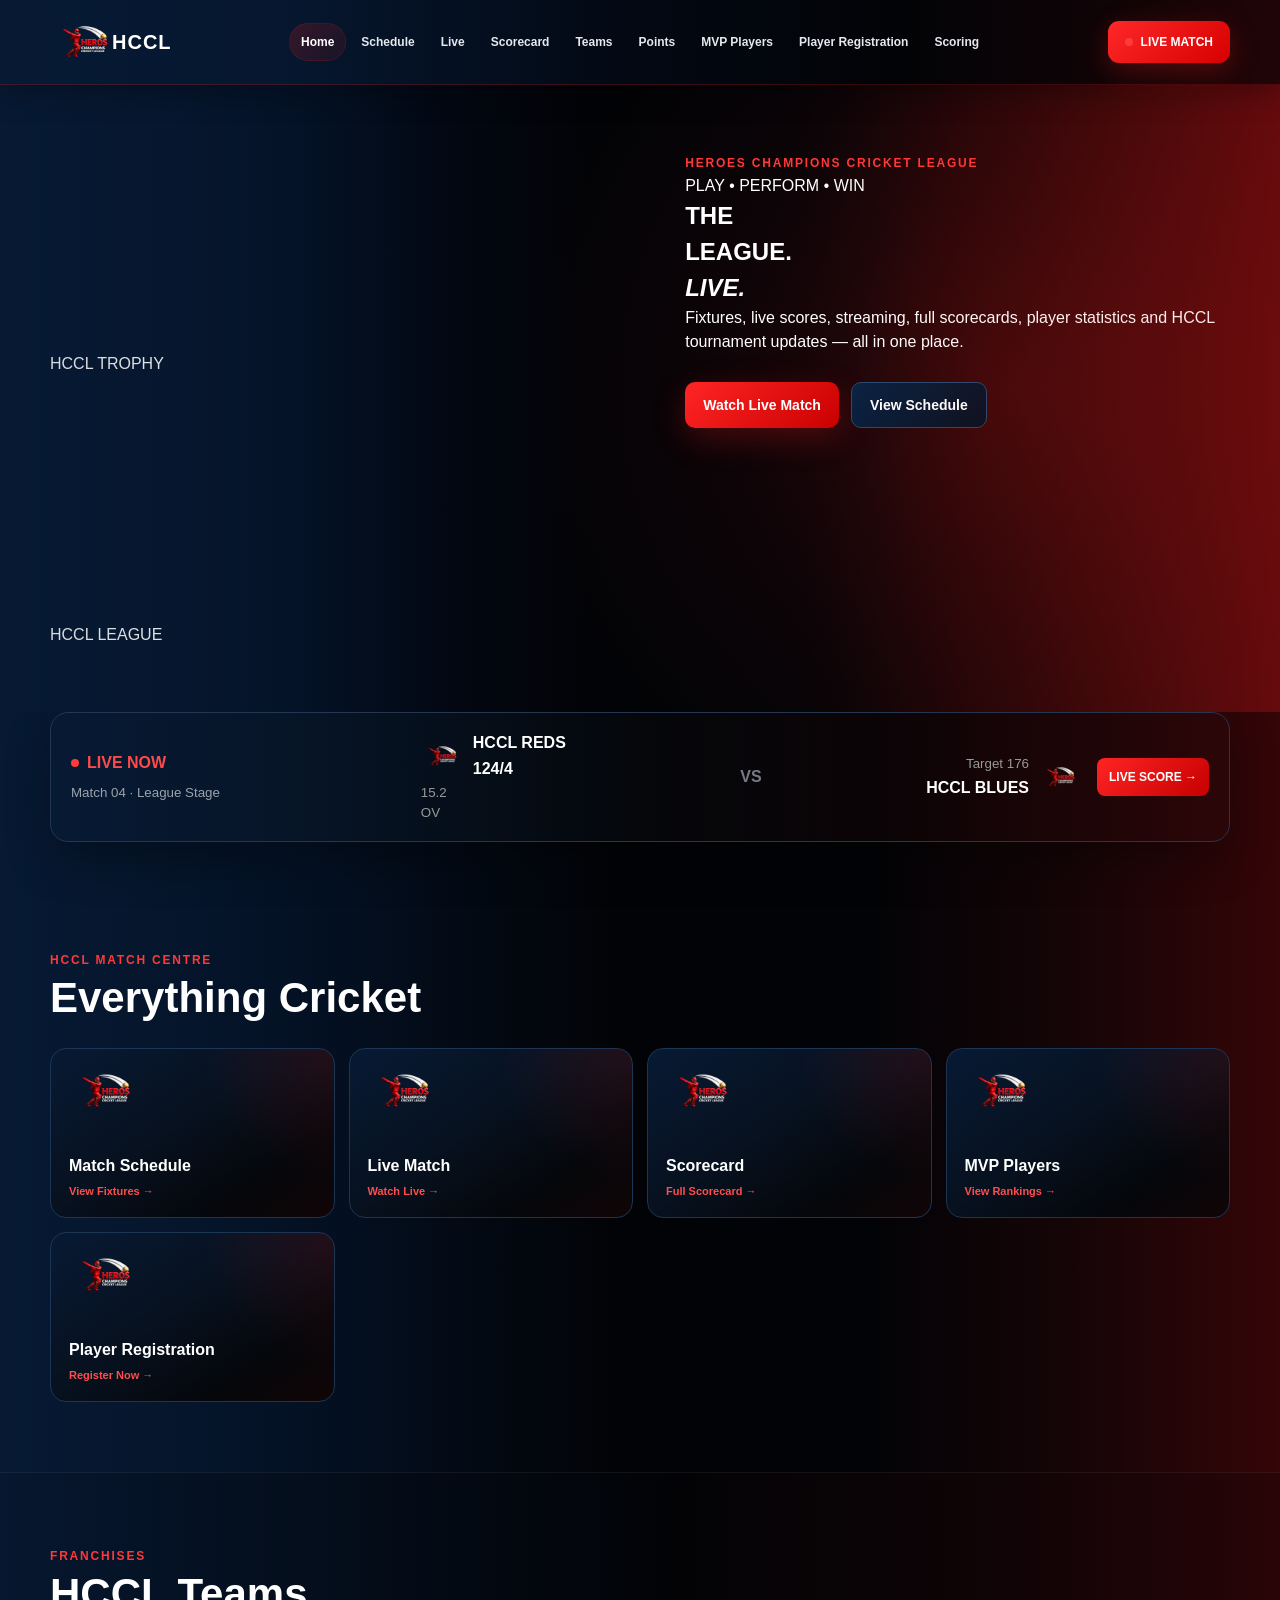
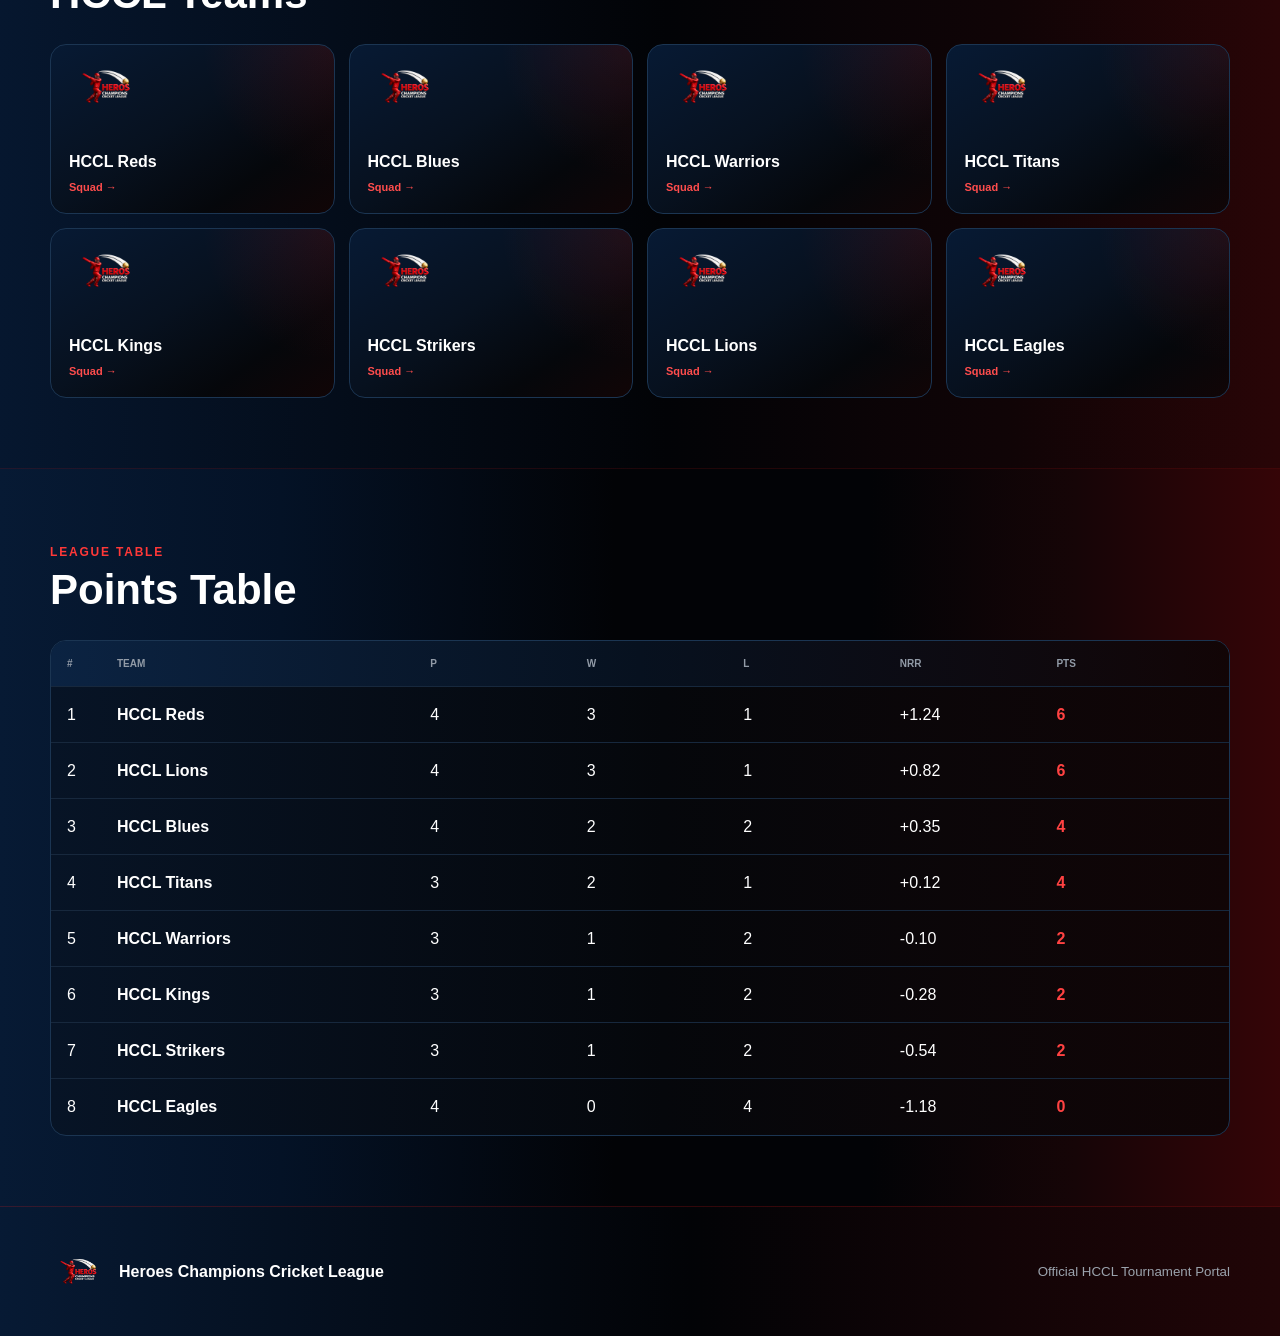
==== index.html @ 60180afe "Revise index.html layout and content Refactor HTML structure and update content for HCCL page." ====
<!doctype html>
<html lang="en">

<head>

<meta charset="utf-8">

<meta name="viewport" content="width=device-width,initial-scale=1">

<title>HCCL — Heroes Champions Cricket League</title>

<link rel="stylesheet" href="site.css">

</head>


<body>


<!-- =====================================================
     TOP NAVIGATION
===================================================== -->

<header class="nav">

  <a class="logo" href="index.html">

    <img src="hccl-logo.png" alt="HCCL Logo">

    <span>HCCL</span>

  </a>


  <nav>

    <a class="active" href="index.html">
      Home
    </a>

    <a href="schedule.html">
      Schedule
    </a>

    <a href="match.html">
      Live
    </a>

    <a href="match.html#scorecard">
      Scorecard
    </a>

    <a href="#teams">
      Teams
    </a>

    <a href="#table">
      Points
    </a>

    <a href="players.html">
      MVP Players
    </a>

    <a href="registration.html">
      Player Registration
    </a>

    <a href="scorer.html">
      Scoring
    </a>

  </nav>


  <a class="live-nav" href="match.html">

    <i></i>

    LIVE MATCH

  </a>

</header>



<main>


<!-- =====================================================
     MAIN HERO
===================================================== -->

<section class="hero hero-three-column">


  <!-- ===================================================
       LEFT SIDE - TROPHY VIDEO
  =================================================== -->

  <div class="hero-side trophy-side">


    <div class="hero-circle trophy-circle">

      <video
        src="TROPHY.mp4"
        autoplay
        muted
        loop
        playsinline
        preload="auto">
      </video>

    </div>


    <div class="circle-caption trophy-caption">

      HCCL TROPHY

    </div>


  </div>



  <!-- ===================================================
       CENTER CONTENT
  =================================================== -->

  <div class="hero-center">


    <span class="tag hero-main-tag">

      HEROES CHAMPIONS CRICKET LEAGUE

    </span>


    <div class="hero-tagline">

      PLAY

      <i>•</i>

      PERFORM

      <i>•</i>

      WIN

    </div>


    <h1>

      THE<br>

      LEAGUE.<br>

      <em>LIVE.</em>

    </h1>


    <p>

      Fixtures, live scores, streaming, full scorecards,
      player statistics and HCCL tournament updates —
      all in one place.

    </p>


    <div class="hero-actions">


      <a class="primary" href="match.html">

        Watch Live Match

      </a>


      <a class="secondary" href="schedule.html">

        View Schedule

      </a>


    </div>


  </div>



  <!-- ===================================================
       RIGHT SIDE - HCCL ANIMATED LOGO
  =================================================== -->

  <div class="hero-side league-side">


    <div class="hero-circle league-circle">

      <video
        src="hccl-logo-animated.mp4"
        autoplay
        muted
        loop
        playsinline
        preload="auto">
      </video>

    </div>


    <div class="circle-caption league-caption">

      HCCL LEAGUE

    </div>


  </div>


</section>



<!-- =====================================================
     LIVE MATCH STRIP
===================================================== -->

<section class="live-strip">


  <div class="live-title">

    <span class="dot"></span>

    <b>LIVE NOW</b>

    <small>
      Match 04 · League Stage
    </small>

  </div>



  <div class="live-team">

    <img
      src="hccl-logo.png"
      alt="HCCL Reds">

    <span>
      HCCL REDS
    </span>

    <strong>
      124/4
    </strong>

    <small>
      15.2 OV
    </small>

  </div>



  <div class="vs">

    VS

  </div>



  <div class="live-team right">

    <small>
      Target 176
    </small>

    <strong>
      HCCL BLUES
    </strong>

    <img
      src="hccl-logo.png"
      alt="HCCL Blues">

  </div>



  <a href="match.html">

    LIVE SCORE →

  </a>


</section>



<!-- =====================================================
     MATCH CENTRE
===================================================== -->

<section class="section quick-section">


  <div class="section-head">

    <div>

      <span class="tag">

        HCCL MATCH CENTRE

      </span>

      <h2>

        Everything Cricket

      </h2>

    </div>

  </div>



  <div class="teams quick-grid">


    <a
      class="team-card quick-card"
      href="schedule.html">

      <img src="hccl-logo.png" alt="Schedule">

      <b>
        Match Schedule
      </b>

      <span>
        View Fixtures →
      </span>

    </a>



    <a
      class="team-card quick-card"
      href="match.html">

      <img src="hccl-logo.png" alt="Live Match">

      <b>
        Live Match
      </b>

      <span>
        Watch Live →
      </span>

    </a>



    <a
      class="team-card quick-card"
      href="match.html#scorecard">

      <img src="hccl-logo.png" alt="Scorecard">

      <b>
        Scorecard
      </b>

      <span>
        Full Scorecard →
      </span>

    </a>



    <a
      class="team-card quick-card"
      href="players.html">

      <img src="hccl-logo.png" alt="MVP Players">

      <b>
        MVP Players
      </b>

      <span>
        View Rankings →
      </span>

    </a>



    <a
      class="team-card quick-card"
      href="registration.html">

      <img src="hccl-logo.png" alt="Player Registration">

      <b>
        Player Registration
      </b>

      <span>
        Register Now →
      </span>

    </a>


  </div>


</section>



<!-- =====================================================
     HCCL TEAMS
===================================================== -->

<section
  id="teams"
  class="section dark">


  <div class="section-head">

    <div>

      <span class="tag">

        FRANCHISES

      </span>

      <h2>

        HCCL Teams

      </h2>

    </div>

  </div>



  <div class="teams">


    <div class="team-card">

      <img src="hccl-logo.png" alt="HCCL Reds">

      <b>
        HCCL Reds
      </b>

      <span>
        Squad →
      </span>

    </div>



    <div class="team-card">

      <img src="hccl-logo.png" alt="HCCL Blues">

      <b>
        HCCL Blues
      </b>

      <span>
        Squad →
      </span>

    </div>



    <div class="team-card">

      <img src="hccl-logo.png" alt="HCCL Warriors">

      <b>
        HCCL Warriors
      </b>

      <span>
        Squad →
      </span>

    </div>



    <div class="team-card">

      <img src="hccl-logo.png" alt="HCCL Titans">

      <b>
        HCCL Titans
      </b>

      <span>
        Squad →
      </span>

    </div>



    <div class="team-card">

      <img src="hccl-logo.png" alt="HCCL Kings">

      <b>
        HCCL Kings
      </b>

      <span>
        Squad →
      </span>

    </div>



    <div class="team-card">

      <img src="hccl-logo.png" alt="HCCL Strikers">

      <b>
        HCCL Strikers
      </b>

      <span>
        Squad →
      </span>

    </div>



    <div class="team-card">

      <img src="hccl-logo.png" alt="HCCL Lions">

      <b>
        HCCL Lions
      </b>

      <span>
        Squad →
      </span>

    </div>



    <div class="team-card">

      <img src="hccl-logo.png" alt="HCCL Eagles">

      <b>
        HCCL Eagles
      </b>

      <span>
        Squad →
      </span>

    </div>


  </div>


</section>



<!-- =====================================================
     POINTS TABLE
===================================================== -->

<section
  id="table"
  class="section">


  <div class="section-head">

    <div>

      <span class="tag">

        LEAGUE TABLE

      </span>

      <h2>

        Points Table

      </h2>

    </div>

  </div>



  <div class="points">


    <div class="pt-head">

      <span>#</span>

      <span>TEAM</span>

      <span>P</span>

      <span>W</span>

      <span>L</span>

      <span>NRR</span>

      <span>PTS</span>

    </div>



    <div>

      <span>1</span>

      <span>
        <b>HCCL Reds</b>
      </span>

      <span>4</span>

      <span>3</span>

      <span>1</span>

      <span>+1.24</span>

      <strong>6</strong>

    </div>



    <div>

      <span>2</span>

      <span>
        <b>HCCL Lions</b>
      </span>

      <span>4</span>

      <span>3</span>

      <span>1</span>

      <span>+0.82</span>

      <strong>6</strong>

    </div>



    <div>

      <span>3</span>

      <span>
        <b>HCCL Blues</b>
      </span>

      <span>4</span>

      <span>2</span>

      <span>2</span>

      <span>+0.35</span>

      <strong>4</strong>

    </div>



    <div>

      <span>4</span>

      <span>
        <b>HCCL Titans</b>
      </span>

      <span>3</span>

      <span>2</span>

      <span>1</span>

      <span>+0.12</span>

      <strong>4</strong>

    </div>



    <div>

      <span>5</span>

      <span>
        <b>HCCL Warriors</b>
      </span>

      <span>3</span>

      <span>1</span>

      <span>2</span>

      <span>-0.10</span>

      <strong>2</strong>

    </div>



    <div>

      <span>6</span>

      <span>
        <b>HCCL Kings</b>
      </span>

      <span>3</span>

      <span>1</span>

      <span>2</span>

      <span>-0.28</span>

      <strong>2</strong>

    </div>



    <div>

      <span>7</span>

      <span>
        <b>HCCL Strikers</b>
      </span>

      <span>3</span>

      <span>1</span>

      <span>2</span>

      <span>-0.54</span>

      <strong>2</strong>

    </div>



    <div>

      <span>8</span>

      <span>
        <b>HCCL Eagles</b>
      </span>

      <span>4</span>

      <span>0</span>

      <span>4</span>

      <span>-1.18</span>

      <strong>0</strong>

    </div>


  </div>


</section>


</main>



<!-- =====================================================
     FOOTER
===================================================== -->

<footer>


  <img
    src="hccl-logo.png"
    alt="HCCL">


  <span>

    Heroes Champions Cricket League

  </span>


  <small>

    Official HCCL Tournament Portal

  </small>


</footer>



<script src="site.js"></script>


</body>

</html>
---- site.css ----
/* =========================================================
   HCCL COMPLETE WEBSITE CSS
   NAVY BLUE → BLACK → RED PREMIUM BROADCAST THEME
========================================================= */

:root{
  --navy:#071a34;
  --navy2:#041226;
  --navy3:#0a2344;

  --black:#020306;
  --black2:#05070b;
  --black3:#090d14;

  --red:#ef1b1b;
  --red2:#b60000;
  --red3:#ff2727;

  --gold:#d7a52e;

  --white:#ffffff;
  --text:#ffffff;
  --muted:#a7afbb;

  --line:#18304d;
  --card:#08111e;

  --max:1180px;
}


/* =========================================================
   RESET
========================================================= */

*{
  box-sizing:border-box;
  margin:0;
  padding:0;
}

html{
  scroll-behavior:smooth;
}

body{
  min-height:100vh;
  font-family:Arial,Helvetica,sans-serif;
  color:var(--white);

  background:
  linear-gradient(
    90deg,
    #071a34 0%,
    #041226 22%,
    #020306 48%,
    #020306 68%,
    #160507 84%,
    #350507 100%
  );

  line-height:1.5;
}

a{
  color:inherit;
  text-decoration:none;
}

img,
video{
  display:block;
  max-width:100%;
}

button{
  font:inherit;
}


/* =========================================================
   HEADER / NAVIGATION
========================================================= */

.nav{
  position:sticky;
  top:0;
  z-index:1000;

  width:100%;
  min-height:82px;

  display:flex;
  align-items:center;
  justify-content:space-between;

  gap:18px;

  padding:
  8px
  max(24px,calc((100% - var(--max))/2));

  background:
  linear-gradient(
    90deg,
    #071a34 0%,
    #06172f 22%,
    #030914 48%,
    #020306 70%,
    #100406 87%,
    #210507 100%
  );

  border-bottom:1px solid rgba(239,27,27,.22);

  box-shadow:
  0 8px 30px rgba(0,0,0,.30);

  backdrop-filter:blur(16px);
}


/* HEADER LOGO */

.logo{
  display:flex;
  align-items:center;
  gap:0;
  white-space:nowrap;
  font-weight:900;
  letter-spacing:1px;
}

.logo img{
  width:68px !important;
  height:68px !important;
  object-fit:contain;
  margin-right:-6px;
  position:relative;
  z-index:2;
}

.logo span{
  position:relative;
  z-index:1;
  font-size:20px;
  line-height:1;
  color:white;
}


/* NAV LINKS */

.nav nav{
  display:flex;
  align-items:center;
  justify-content:center;
  gap:4px;
  flex:1;
}

.nav nav a{
  display:inline-flex;
  align-items:center;
  justify-content:center;

  padding:9px 11px;

  border-radius:999px;

  color:#e5e8ee;

  font-size:12px;
  font-weight:800;

  white-space:nowrap;

  transition:.25s ease;
}

.nav nav a:hover{
  color:#fff;
  background:rgba(239,27,27,.12);
  transform:translateY(-1px);
}

.nav nav a.active{
  color:white;

  background:
  linear-gradient(
    135deg,
    rgba(239,27,27,.20),
    rgba(239,27,27,.08)
  );

  border:1px solid rgba(239,27,27,.15);
}


/* LIVE BUTTON */

.live-nav{
  display:inline-flex;
  align-items:center;
  justify-content:center;
  gap:8px;

  min-height:42px;
  padding:0 17px;

  border-radius:11px;

  background:
  linear-gradient(
    135deg,
    #ff2828,
    #d60000
  );

  color:#fff;

  font-size:12px;
  font-weight:900;

  white-space:nowrap;

  box-shadow:
  0 8px 28px rgba(239,27,27,.28);
}

.live-nav i,
.dot,
.red-dot{
  width:8px;
  height:8px;

  display:inline-block;

  border-radius:50%;

  background:#ff3b3b;

  animation:pulse 1.4s infinite;
}

@keyframes pulse{
  0%{
    box-shadow:0 0 0 0 rgba(255,50,50,.75);
  }

  70%{
    box-shadow:0 0 0 9px rgba(255,50,50,0);
  }

  100%{
    box-shadow:0 0 0 0 rgba(255,50,50,0);
  }
}


/* =========================================================
   HERO
========================================================= */

.hero{
  position:relative;

  width:100%;
  min-height:620px;

  display:grid;

  grid-template-columns:
  minmax(0,1.04fr)
  minmax(430px,.96fr);

  align-items:center;

  gap:45px;

  padding:
  65px
  max(24px,calc((100% - var(--max))/2));

  overflow:hidden;

  /*
     EXACT COLOR FLOW:

     LEFT EDGE       = NAVY
     LEFT-CENTER     = DARK NAVY
     CENTER          = BLACK
     ROUND START     = BLACK
     ROUND END       = DARK RED
     RIGHT EDGE      = RED
  */

  background:

  radial-gradient(
    circle at 79% 48%,
    rgba(239,27,27,.18) 0%,
    rgba(239,27,27,.09) 18%,
    rgba(239,27,27,.03) 32%,
    transparent 47%
  ),

  linear-gradient(
    90deg,

    #071a34 0%,
    #06172f 11%,
    #041226 23%,

    #020813 34%,
    #020306 46%,

    #020306 58%,
    #030306 63%,

    #090407 68%,
    #120406 73%,
    #1c0507 79%,
    #290607 85%,
    #3a0709 92%,
    #50080a 100%
  );
}


/* EXTRA SMOOTH COLOR BLENDING */

.hero::before{
  content:"";

  position:absolute;
  inset:0;

  pointer-events:none;

  background:

  linear-gradient(
    90deg,

    rgba(7,26,52,.18) 0%,

    rgba(7,26,52,.08) 25%,

    transparent 42%,

    transparent 65%,

    rgba(239,27,27,.025) 72%,

    rgba(239,27,27,.07) 84%,

    rgba(239,27,27,.12) 100%
  );
}


.hero-copy{
  position:relative;
  z-index:3;
}


/* HERO TAG */

.tag{
  display:inline-block;

  color:#ff3838;

  font-size:12px;
  font-weight:900;

  letter-spacing:1.8px;

  text-transform:uppercase;
}


/* HERO TITLE */

.hero-copy h1{
  margin:14px 0 18px;

  font-size:clamp(46px,6vw,82px) !important;

  line-height:.92 !important;

  letter-spacing:-2px !important;

  font-weight:1000;

  color:white;
}

.hero-copy h1 em{
  font-style:normal;

  color:#ef1b1b;

  text-shadow:
  0 0 30px rgba(239,27,27,.25);
}

.hero-copy p{
  max-width:610px;

  color:#d2d6dd;

  font-size:16px;
}


/* HERO BUTTONS */

.hero-actions{
  display:flex;
  flex-wrap:wrap;
  gap:12px;
  margin-top:28px;
}

.primary,
.secondary{
  min-height:46px;

  display:inline-flex;
  align-items:center;
  justify-content:center;

  padding:0 18px;

  border-radius:10px;

  font-size:14px;
  font-weight:900;

  transition:.25s ease;
}

.primary{
  color:white;

  background:
  linear-gradient(
    135deg,
    #ff2525,
    #c90000
  );

  box-shadow:
  0 10px 32px rgba(239,27,27,.25);
}

.primary:hover{
  transform:translateY(-2px);

  box-shadow:
  0 12px 35px rgba(239,27,27,.35);
}

.secondary{
  color:white;

  background:
  linear-gradient(
    135deg,
    #0a2344,
    #07111f
  );

  border:1px solid #294a70;
}

.secondary:hover{
  transform:translateY(-2px);
}

.primary.small{
  min-height:38px;
  padding:0 14px;
  font-size:12px;
}


/* =========================================================
   ROUND HCCL VIDEO
========================================================= */

.hero-art{
  position:relative;
  z-index:3;

  min-height:490px;

  display:flex;
  align-items:center;
  justify-content:center;
}

.hero-art video{
  position:relative;
  z-index:4;

  width:430px !important;
  height:430px !important;

  aspect-ratio:1/1;

  border-radius:50% !important;

  object-fit:cover !important;

  border:
  3px solid rgba(239,27,27,.70);

  background:#080808;

  box-shadow:
  0 0 0 1px rgba(255,255,255,.05),
  0 0 22px rgba(239,27,27,.35),
  0 0 65px rgba(239,27,27,.22),
  38px 0 75px rgba(239,27,27,.17),
  -30px 0 70px rgba(0,0,0,.55);
}


/* ORBITS */

.orbit{
  position:absolute;
  border-radius:50%;
  pointer-events:none;
}

.orbit.one{
  width:475px;
  height:475px;

  border:
  1px solid rgba(239,27,27,.24);

  box-shadow:
  0 0 50px rgba(239,27,27,.06);

  animation:
  spin 20s linear infinite;
}

.orbit.two{
  width:555px;
  height:555px;

  border:
  1px solid rgba(239,27,27,.12);

  animation:
  spin 30s linear infinite reverse;
}

@keyframes spin{
  to{
    transform:rotate(360deg);
  }
}


/* FLOAT LABELS */

.float-label{
  position:absolute;
  z-index:8;

  padding:8px 13px;

  border-radius:999px;

  color:white;

  background:
  rgba(8,9,12,.88);

  border:
  1px solid rgba(255,255,255,.18);

  backdrop-filter:blur(10px);

  font-size:11px;
  font-weight:900;

  letter-spacing:.8px;

  box-shadow:
  0 8px 25px rgba(0,0,0,.35);
}

.l1{
  left:-1%;
  top:29%;
}

.l2{
  right:0;
  top:20%;
}

.l3{
  right:0;
  bottom:20%;
}


/* =========================================================
   COMMON SECTIONS
========================================================= */

main{
  width:100%;
}

.section{
  width:min(
    var(--max),
    calc(100% - 32px)
  );

  margin:0 auto;

  padding:70px 0;

  background:transparent;
}

.section.dark{
  width:100%;
  max-width:none;

  padding-left:
  max(16px,calc((100% - var(--max))/2));

  padding-right:
  max(16px,calc((100% - var(--max))/2));

  background:
  linear-gradient(
    90deg,
    #06172f 0%,
    #020306 52%,
    #100406 79%,
    #290507 100%
  );

  border-top:
  1px solid rgba(255,255,255,.06);

  border-bottom:
  1px solid rgba(239,27,27,.12);
}

.section-head{
  display:flex;
  align-items:flex-end;
  justify-content:space-between;
  gap:24px;
  margin-bottom:28px;
}

.section-head h2{
  margin-top:5px;

  font-size:
  clamp(28px,4vw,42px);

  line-height:1.05;
}


/* =========================================================
   LIVE SCORE STRIP
========================================================= */

.live-strip{
  width:min(
    var(--max),
    calc(100% - 32px)
  );

  margin:0 auto 35px;

  display:grid;

  grid-template-columns:
  1.1fr
  1fr
  auto
  1fr
  auto;

  align-items:center;

  gap:16px;

  padding:18px 20px;

  border-radius:18px;

  background:
  linear-gradient(
    90deg,
    #071a34 0%,
    #061426 22%,
    #05070b 50%,
    #0c0406 72%,
    #2c0608 100%
  );

  border:
  1px solid #243650;

  box-shadow:
  0 18px 45px rgba(0,0,0,.30);
}

.live-title{
  display:flex;
  align-items:center;
  gap:8px;
  flex-wrap:wrap;
}

.live-title b{
  color:#ff4a4a;
}

.live-title small{
  width:100%;
  color:#9ba3ad;
}

.live-team{
  display:grid;

  grid-template-columns:
  42px 1fr;

  align-items:center;

  gap:2px 10px;
}

.live-team img{
  width:42px;
  grid-row:1/3;
}

.live-team span,
.live-team strong{
  font-weight:900;
}

.live-team small{
  color:#999;
}

.live-team.right{
  text-align:right;

  grid-template-columns:
  1fr 42px;
}

.live-team.right img{
  grid-column:2;
  grid-row:1/3;
}

.vs{
  color:#747b86;
  font-weight:900;
}

.live-strip>a{
  padding:10px 12px;

  border-radius:8px;

  background:
  linear-gradient(
    135deg,
    #ff2424,
    #c60000
  );

  color:white;

  font-size:12px;
  font-weight:900;
}


/* =========================================================
   FILTER
========================================================= */

.filter{
  display:flex;
  gap:8px;
  flex-wrap:wrap;
}

.filter button{
  padding:8px 12px;

  border-radius:999px;

  border:
  1px solid #27394f;

  background:#08111e;

  color:#aaa;

  cursor:pointer;

  font-size:12px;
  font-weight:800;
}

.filter button.on,
.filter button:hover{
  background:#ef1b1b;
  border-color:#ef1b1b;
  color:white;
}


/* =========================================================
   MATCH CARDS
========================================================= */

.matches{
  display:grid;

  grid-template-columns:
  repeat(2,minmax(0,1fr));

  gap:18px;
}

.match-card{
  padding:20px;

  border-radius:18px;

  background:
  linear-gradient(
    145deg,
    #071a34 0%,
    #06111f 30%,
    #05070b 62%,
    #130506 100%
  );

  border:
  1px solid #1c3552;

  box-shadow:
  0 15px 35px rgba(0,0,0,.20);

  transition:.25s ease;
}

.match-card:hover{
  transform:
  translateY(-3px);

  border-color:
  rgba(239,27,27,.55);

  box-shadow:
  0 16px 38px rgba(239,27,27,.08);
}

.match-card.live{
  border-color:
  rgba(239,27,27,.60);
}

.status{
  display:inline-flex;

  align-items:center;

  gap:7px;

  padding:6px 9px;

  border-radius:999px;

  font-size:10px;
  font-weight:900;
}

.live-status{
  color:#ff6565;
  background:rgba(239,27,27,.14);
}

.upcoming{
  color:#f2c45d;
  background:rgba(215,165,46,.10);
}

.completed{
  color:#aaa;
  background:#14171c;
}

.status i{
  width:7px;
  height:7px;

  border-radius:50%;

  background:#ff3333;
}

.meta{
  margin-top:10px;
  color:#8b939d;
  font-size:11px;
  font-weight:800;
}

.matchup{
  display:grid;

  grid-template-columns:
  1fr auto 1fr;

  align-items:center;

  gap:14px;

  margin-top:25px;
}

.matchup>div:last-child{
  text-align:right;
}

.matchup img{
  width:48px;
  height:48px;

  object-fit:contain;

  margin-bottom:6px;
}

.matchup>div:last-child img{
  margin-left:auto;
}

.matchup b,
.matchup strong,
.matchup small{
  display:block;
}

.matchup b{
  font-size:15px;
}

.matchup strong{
  margin-top:4px;
  font-size:24px;
}

.matchup small{
  color:#939aa3;
}

.matchup>span{
  color:#747b85;

  font-size:11px;
  font-weight:900;
}

.card-actions{
  display:flex;
  gap:10px;
  margin-top:20px;
}

.card-actions a{
  flex:1;

  padding:10px;

  text-align:center;

  border-radius:8px;

  background:#0a1728;

  border:
  1px solid #203a59;

  font-size:12px;
  font-weight:900;
}

.card-actions a:first-child{
  background:#ef1b1b;
  border-color:#ef1b1b;
}

.countdown,
.result{
  margin-top:20px;
  padding-top:14px;

  border-top:
  1px solid #1b2b40;

  color:#b9c0c8;

  font-size:13px;
  font-weight:700;
}


/* =========================================================
   TEAM CARDS
========================================================= */

.teams{
  display:grid;

  grid-template-columns:
  repeat(4,minmax(0,1fr));

  gap:14px;
}

.team-card{
  min-height:170px;

  display:flex;
  flex-direction:column;
  align-items:flex-start;
  justify-content:flex-end;

  padding:18px;

  border-radius:16px;

  background:

  radial-gradient(
    circle at top right,
    rgba(239,27,27,.12),
    transparent 40%
  ),

  linear-gradient(
    145deg,
    #071a34 0%,
    #07111f 45%,
    #05070b 75%,
    #110506 100%
  );

  border:
  1px solid #1b3552;

  transition:.25s ease;
}

.team-card:hover{
  transform:translateY(-4px);

  border-color:
  rgba(239,27,27,.55);

  box-shadow:
  0 12px 35px rgba(239,27,27,.08);
}

.team-card img{
  width:72px;
  margin-bottom:auto;
}

.team-card b{
  font-size:16px;
}

.team-card span{
  margin-top:5px;

  color:#ff4d4d;

  font-size:11px;
  font-weight:900;
}


/* =========================================================
   POINTS TABLE
========================================================= */

.points{
  overflow:hidden;

  border-radius:16px;

  background:
  linear-gradient(
    90deg,
    #071426 0%,
    #05070b 52%,
    #110506 100%
  );

  border:
  1px solid #1b3552;
}

.points>div{
  min-height:56px;

  display:grid;

  grid-template-columns:
  50px
  minmax(170px,2fr)
  repeat(5,minmax(60px,1fr));

  align-items:center;

  padding:0 16px;

  border-bottom:
  1px solid #17283d;
}

.points>div:last-child{
  border-bottom:none;
}

.points .pt-head{
  min-height:46px;

  color:#929ba7;

  background:
  linear-gradient(
    90deg,
    #0b2342,
    #07111f,
    #120506
  );

  font-size:10px;
  font-weight:900;
}

.points strong{
  color:#ff4242;
}


/* =========================================================
   FOOTER
========================================================= */

footer{
  width:100%;

  min-height:130px;

  display:flex;

  align-items:center;

  gap:14px;

  padding:
  25px
  max(24px,calc((100% - var(--max))/2));

  background:
  linear-gradient(
    90deg,
    #071a34 0%,
    #020306 54%,
    #210507 100%
  );

  border-top:
  1px solid rgba(239,27,27,.20);

  color:#9ba3ad;
}

footer img{
  width:55px;
}

footer span{
  color:#fff;
  font-weight:800;
}

footer small{
  margin-left:auto;
}


/* =========================================================
   MATCH PAGE
========================================================= */

.match-hero{
  width:min(
    var(--max),
    calc(100% - 32px)
  );

  margin:0 auto;

  padding:70px 0 30px;
}

.match-hero h1{
  margin-top:12px;

  font-size:
  clamp(38px,6vw,72px);

  line-height:.95;
}

.match-hero h1 em{
  color:#737b87;
  font-style:normal;
  font-weight:400;
}

.match-hero p{
  margin-top:10px;
  color:#9aa2ad;
}

.big-score{
  width:min(
    var(--max),
    calc(100% - 32px)
  );

  margin:20px auto 10px;

  display:grid;

  grid-template-columns:
  1fr auto 1fr;

  align-items:center;

  gap:20px;

  padding:26px;

  border-radius:20px;

  background:
  linear-gradient(
    90deg,
    #071a34,
    #05070b,
    #210507
  );

  border:
  1px solid #203651;
}

.big-team{
  display:grid;

  grid-template-columns:
  70px 1fr;

  align-items:center;

  gap:0 16px;
}

.big-team:last-child{
  text-align:right;

  grid-template-columns:
  1fr 70px;
}

.big-team img{
  width:70px;
  grid-row:1/4;
}

.big-team:last-child img{
  grid-column:2;
}

.big-team b{
  color:#ddd;
  font-size:14px;
}

.big-team strong{
  font-size:48px;
  line-height:1;
}

.big-team span{
  color:#8e96a1;
}

.target-box{
  min-width:150px;

  padding:16px 20px;

  text-align:center;

  border-left:
  1px solid #203651;

  border-right:
  1px solid #203651;
}

.target-box small,
.target-box span{
  display:block;
  color:#8d949d;
}

.target-box strong{
  display:block;

  color:var(--gold);

  font-size:34px;
}


/* MATCH PANELS */

.live-layout{
  display:grid;

  grid-template-columns:
  1.15fr .85fr;

  gap:18px;
}

.live-panel{
  padding:20px;

  border-radius:16px;

  background:
  linear-gradient(
    145deg,
    #071a34,
    #05070b,
    #130506
  );

  border:
  1px solid #1d3551;
}

.batter{
  display:grid;

  grid-template-columns:
  40px 1fr auto;

  gap:12px;

  align-items:center;

  padding:14px 0;

  border-bottom:
  1px solid #1a2d44;
}

.batter span:first-child{
  font-size:22px;
}

.batter div b,
.batter div small{
  display:block;
}

.batter div small{
  color:#8d96a1;
}

.batter strong{
  color:#ff5050;
  font-size:12px;
}

.bowler-line{
  display:grid;

  grid-template-columns:
  auto 1fr auto;

  gap:14px;

  align-items:center;

  padding-top:14px;
}

.bowler-line span{
  color:#7c8490;
}

.stats-grid{
  display:grid;

  grid-template-columns:
  repeat(2,1fr);

  gap:12px;
}

.stats-grid>div{
  min-height:105px;

  display:flex;

  flex-direction:column;

  justify-content:center;

  padding:16px;

  border-radius:13px;

  background:
  linear-gradient(
    145deg,
    #0a2342,
    #070a10
  );

  border:
  1px solid #203a59;
}

.stats-grid small{
  color:#8a939e;
  font-weight:900;
}

.stats-grid b{
  margin-top:4px;
  font-size:27px;
}


/* =========================================================
   STREAM AREA
========================================================= */

.stream-placeholder{
  min-height:300px;

  display:grid;

  grid-template-columns:
  1fr 1fr;

  align-items:center;

  gap:25px;

  overflow:hidden;

  padding:30px;

  border-radius:18px;

  background:
  linear-gradient(
    100deg,
    #071a34,
    #05070b,
    #250507
  );

  border:
  1px solid #203651;
}

.stream-placeholder video{
  width:100%;

  max-height:260px;

  object-fit:contain;
}

.stream-placeholder div{
  display:flex;
  flex-direction:column;
}

.stream-placeholder b{
  font-size:24px;
}

.stream-placeholder span{
  margin-top:6px;
  color:#929ba6;
}


/* =========================================================
   SCORECARD
========================================================= */

.scorecard-demo{
  overflow:hidden;

  border-radius:14px;

  background:#05070b;

  border:
  1px solid #203651;
}

.scorecard-demo>div{
  display:grid;

  grid-template-columns:
  1fr 90px 180px;

  gap:14px;

  align-items:center;

  padding:14px 16px;

  border-bottom:
  1px solid #182b42;
}

.scorecard-demo>div:last-child{
  border-bottom:none;
}

.scorecard-demo span{
  color:#ff4b4b;
  font-size:22px;
  font-weight:900;
}

.scorecard-demo small{
  color:#8b949f;
  text-align:right;
}


/* =========================================================
   SCHEDULE PAGE HEADER
========================================================= */

.site-header{
  width:100%;

  background:
  linear-gradient(
    90deg,
    #071a34,
    #020306,
    #210507
  );

  border-bottom:
  1px solid rgba(239,27,27,.20);
}

.nav-wrap{
  width:min(
    var(--max),
    calc(100% - 32px)
  );

  min-height:82px;

  margin:0 auto;

  display:flex;

  align-items:center;

  justify-content:space-between;

  gap:18px;
}

.brand{
  display:flex;
  align-items:center;
  gap:4px;
  font-weight:900;
  white-space:nowrap;
}

.brand img{
  width:68px;
  height:68px;
  object-fit:contain;
}

.nav-wrap nav{
  display:flex;
  gap:8px;
  align-items:center;
}

.nav-wrap nav a{
  padding:9px 11px;

  border-radius:999px;

  font-size:12px;
  font-weight:800;
}

.nav-wrap nav a.active,
.nav-wrap nav a:hover{
  background:
  rgba(239,27,27,.15);
}

.live-btn{
  padding:11px 16px;

  border-radius:10px;

  color:white;

  background:#ef1b1b;

  font-size:12px;
  font-weight:900;
}


/* =========================================================
   MOBILE / TABLET
========================================================= */

@media(max-width:1050px){

  .nav{
    flex-wrap:wrap;
    padding:8px 16px;
  }

  .nav nav{
    order:3;
    width:100%;
    justify-content:flex-start;
    overflow-x:auto;
    padding-bottom:3px;
  }

  .nav nav a{
    flex:0 0 auto;
  }

  .hero{
    grid-template-columns:
    1fr 1fr;
  }

  .hero-art video{
    width:370px !important;
    height:370px !important;
  }

  .orbit.one{
    width:415px;
    height:415px;
  }

  .orbit.two{
    width:480px;
    height:480px;
  }

}


@media(max-width:850px){

  .hero{
    grid-template-columns:1fr;

    padding-top:50px;

    background:
    linear-gradient(
      180deg,
      #071a34 0%,
      #020306 55%,
      #210507 100%
    );
  }

  .hero-copy{
    text-align:center;
  }

  .hero-copy p{
    margin-left:auto;
    margin-right:auto;
  }

  .hero-actions{
    justify-content:center;
  }

  .hero-art{
    min-height:420px;
  }

  .live-strip{
    grid-template-columns:1fr;
  }

  .live-team.right{
    text-align:left;

    grid-template-columns:
    42px 1fr;
  }

  .live-team.right img{
    grid-column:1;
  }

  .vs{
    display:none;
  }

  .matches{
    grid-template-columns:1fr;
  }

  .teams{
    grid-template-columns:
    repeat(2,1fr);
  }

  .section-head{
    flex-direction:column;
    align-items:flex-start;
  }

  .big-score{
    grid-template-columns:1fr;
  }

  .big-team:last-child{
    text-align:left;

    grid-template-columns:
    70px 1fr;
  }

  .big-team:last-child img{
    grid-column:1;
  }

  .target-box{
    border-left:none;
    border-right:none;

    border-top:
    1px solid #203651;

    border-bottom:
    1px solid #203651;
  }

  .live-layout{
    grid-template-columns:1fr;
  }

  .stream-placeholder{
    grid-template-columns:1fr;
  }

  .nav-wrap{
    flex-wrap:wrap;
    padding:8px 0;
  }

  .nav-wrap nav{
    order:3;
    width:100%;
    overflow-x:auto;
  }

}


@media(max-width:620px){

  .logo img{
    width:58px !important;
    height:58px !important;
  }

  .logo span{
    font-size:18px;
  }

  .hero{
    min-height:auto;
    padding-top:40px;
  }

  .hero-copy h1{
    font-size:48px !important;
  }

  .hero-art{
    min-height:340px;
  }

  .hero-art video{
    width:300px !important;
    height:300px !important;
  }

  .orbit.one{
    width:330px;
    height:330px;
  }

  .orbit.two{
    width:370px;
    height:370px;
  }

  .float-label{
    font-size:9px;
    padding:6px 9px;
  }

  .teams{
    grid-template-columns:1fr;
  }

  .points{
    overflow-x:auto;
  }

  .points>div{
    min-width:680px;
  }

  footer{
    flex-wrap:wrap;
  }

  footer small{
    width:100%;
    margin-left:0;
  }

  .scorecard-demo>div{
    grid-template-columns:
    1fr auto;
  }

  .scorecard-demo small{
    grid-column:1/3;
    text-align:left;
  }

}
/* =========================================================
   AUTO HCCL TEAM LOGOS
========================================================= */

.auto-team-logo{
  width:76px;
  height:76px;

  border-radius:50%;

  display:flex;
  align-items:center;
  justify-content:center;

  margin-bottom:auto;

  position:relative;

  color:#fff;

  font-size:32px;
  font-weight:1000;

  border:3px solid rgba(255,255,255,.18);

  box-shadow:
    0 8px 25px rgba(0,0,0,.35);
}

.auto-team-logo::after{
  content:"HCCL";

  position:absolute;

  bottom:9px;

  font-size:8px;

  letter-spacing:1px;

  font-weight:900;
}
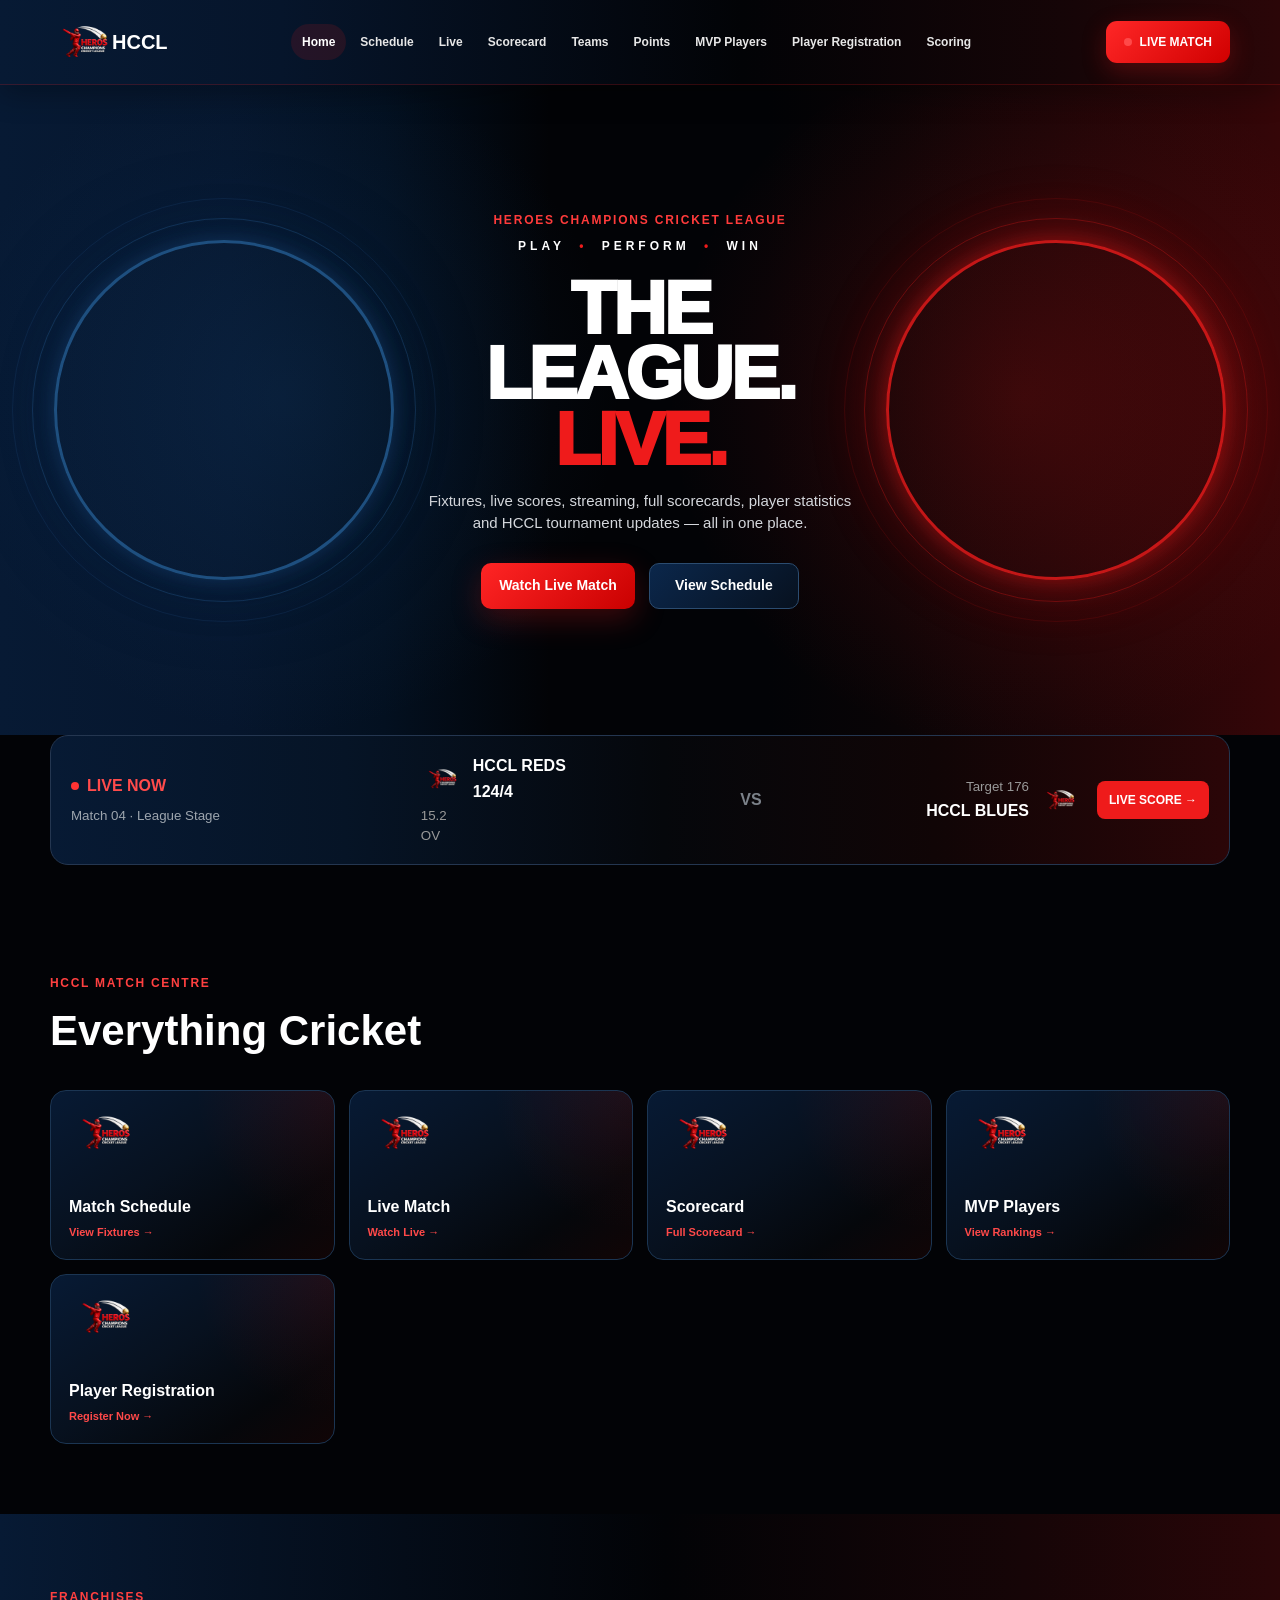
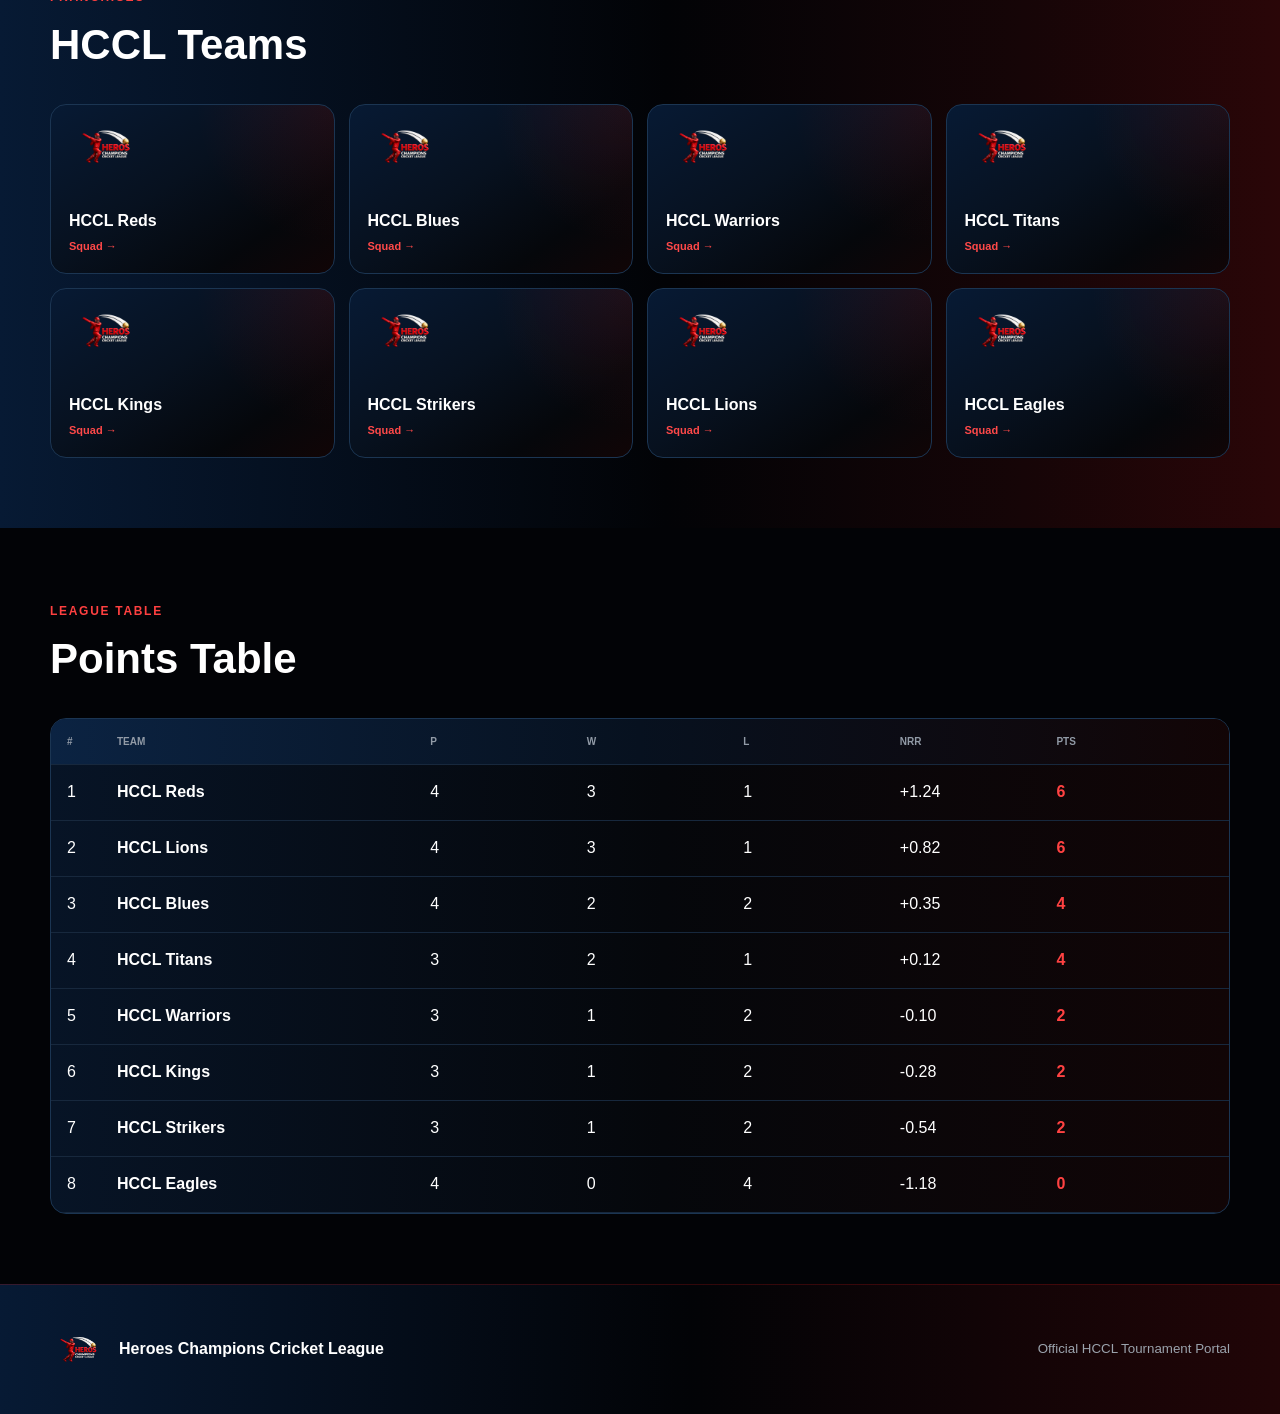
==== commit 6ea949f5: "Refactor HTML structure and clean up comments" ====
--- a/index.html
+++ b/index.html
@@ -2,21 +2,16 @@
 <html lang="en">
 
 <head>
-
 <meta charset="utf-8">
-
 <meta name="viewport" content="width=device-width,initial-scale=1">
 
 <title>HCCL — Heroes Champions Cricket League</title>
 
 <link rel="stylesheet" href="site.css">
-
 </head>
 
-
 <body>
 
-
 <!-- =====================================================
      TOP NAVIGATION
 ===================================================== -->
@@ -24,70 +19,32 @@
 <header class="nav">
 
   <a class="logo" href="index.html">
-
     <img src="hccl-logo.png" alt="HCCL Logo">
-
     <span>HCCL</span>
-
   </a>
 
-
   <nav>
-
-    <a class="active" href="index.html">
-      Home
-    </a>
-
-    <a href="schedule.html">
-      Schedule
-    </a>
-
-    <a href="match.html">
-      Live
-    </a>
-
-    <a href="match.html#scorecard">
-      Scorecard
-    </a>
-
-    <a href="#teams">
-      Teams
-    </a>
-
-    <a href="#table">
-      Points
-    </a>
-
-    <a href="players.html">
-      MVP Players
-    </a>
-
-    <a href="registration.html">
-      Player Registration
-    </a>
-
-    <a href="scorer.html">
-      Scoring
-    </a>
-
+    <a class="active" href="index.html">Home</a>
+    <a href="schedule.html">Schedule</a>
+    <a href="match.html">Live</a>
+    <a href="match.html#scorecard">Scorecard</a>
+    <a href="#teams">Teams</a>
+    <a href="#table">Points</a>
+    <a href="players.html">MVP Players</a>
+    <a href="registration.html">Player Registration</a>
+    <a href="scorer.html">Scoring</a>
   </nav>
 
-
   <a class="live-nav" href="match.html">
-
     <i></i>
-
     LIVE MATCH
-
   </a>
 
 </header>
 
 
-
 <main>
 
-
 <!-- =====================================================
      MAIN HERO
 ===================================================== -->
@@ -95,12 +52,9 @@
 <section class="hero hero-three-column">
 
 
-  <!-- ===================================================
-       LEFT SIDE - TROPHY VIDEO
-  =================================================== -->
+  <!-- LEFT : TROPHY VIDEO -->
 
   <div class="hero-side trophy-side">
-
 
     <div class="hero-circle trophy-circle">
 
@@ -115,97 +69,55 @@
 
     </div>
 
-
-    <div class="circle-caption trophy-caption">
-
-      HCCL TROPHY
-
-    </div>
-
-
-  </div>
-
-
-
-  <!-- ===================================================
-       CENTER CONTENT
-  =================================================== -->
+  </div>
+
+
+  <!-- CENTER : MAIN TITLE -->
 
   <div class="hero-center">
 
-
     <span class="tag hero-main-tag">
-
       HEROES CHAMPIONS CRICKET LEAGUE
-
     </span>
 
-
     <div class="hero-tagline">
-
       PLAY
-
       <i>•</i>
-
       PERFORM
-
       <i>•</i>
-
       WIN
-
-    </div>
-
+    </div>
 
     <h1>
-
       THE<br>
-
       LEAGUE.<br>
-
       <em>LIVE.</em>
-
     </h1>
 
-
     <p>
-
       Fixtures, live scores, streaming, full scorecards,
       player statistics and HCCL tournament updates —
       all in one place.
-
     </p>
 
-
     <div class="hero-actions">
 
-
       <a class="primary" href="match.html">
-
         Watch Live Match
-
       </a>
 
-
       <a class="secondary" href="schedule.html">
-
         View Schedule
-
       </a>
 
-
-    </div>
-
-
-  </div>
-
-
-
-  <!-- ===================================================
-       RIGHT SIDE - HCCL ANIMATED LOGO
-  =================================================== -->
+    </div>
+
+  </div>
+
+
+  <!-- RIGHT : HCCL ANIMATED LOGO -->
 
   <div class="hero-side league-side">
-
 
     <div class="hero-circle league-circle">
 
@@ -220,27 +132,16 @@
 
     </div>
 
-
-    <div class="circle-caption league-caption">
-
-      HCCL LEAGUE
-
-    </div>
-
-
-  </div>
-
+  </div>
 
 </section>
 
 
-
 <!-- =====================================================
      LIVE MATCH STRIP
 ===================================================== -->
 
 <section class="live-strip">
-
 
   <div class="live-title">
 
@@ -255,87 +156,58 @@
   </div>
 
 
-
   <div class="live-team">
 
-    <img
-      src="hccl-logo.png"
-      alt="HCCL Reds">
-
-    <span>
-      HCCL REDS
-    </span>
-
-    <strong>
-      124/4
-    </strong>
-
-    <small>
-      15.2 OV
-    </small>
-
-  </div>
-
+    <img src="hccl-logo.png" alt="HCCL Reds">
+
+    <span>HCCL REDS</span>
+
+    <strong>124/4</strong>
+
+    <small>15.2 OV</small>
+
+  </div>
 
 
   <div class="vs">
-
     VS
-
-  </div>
-
+  </div>
 
 
   <div class="live-team right">
 
-    <small>
-      Target 176
-    </small>
-
-    <strong>
-      HCCL BLUES
-    </strong>
-
-    <img
-      src="hccl-logo.png"
-      alt="HCCL Blues">
-
-  </div>
-
+    <small>Target 176</small>
+
+    <strong>HCCL BLUES</strong>
+
+    <img src="hccl-logo.png" alt="HCCL Blues">
+
+  </div>
 
 
   <a href="match.html">
-
     LIVE SCORE →
-
   </a>
 
-
 </section>
 
 
-
 <!-- =====================================================
      MATCH CENTRE
 ===================================================== -->
 
 <section class="section quick-section">
 
-
   <div class="section-head">
 
     <div>
 
       <span class="tag">
-
         HCCL MATCH CENTRE
-
       </span>
 
       <h2>
-
         Everything Cricket
-
       </h2>
 
     </div>
@@ -343,546 +215,339 @@
   </div>
 
 
-
   <div class="teams quick-grid">
 
 
-    <a
-      class="team-card quick-card"
-      href="schedule.html">
+    <a class="team-card quick-card" href="schedule.html">
 
       <img src="hccl-logo.png" alt="Schedule">
 
-      <b>
-        Match Schedule
-      </b>
-
-      <span>
-        View Fixtures →
+      <b>Match Schedule</b>
+
+      <span>View Fixtures →</span>
+
+    </a>
+
+
+    <a class="team-card quick-card" href="match.html">
+
+      <img src="hccl-logo.png" alt="Live Match">
+
+      <b>Live Match</b>
+
+      <span>Watch Live →</span>
+
+    </a>
+
+
+    <a class="team-card quick-card" href="match.html#scorecard">
+
+      <img src="hccl-logo.png" alt="Scorecard">
+
+      <b>Scorecard</b>
+
+      <span>Full Scorecard →</span>
+
+    </a>
+
+
+    <a class="team-card quick-card" href="players.html">
+
+      <img src="hccl-logo.png" alt="MVP Players">
+
+      <b>MVP Players</b>
+
+      <span>View Rankings →</span>
+
+    </a>
+
+
+    <a class="team-card quick-card" href="registration.html">
+
+      <img src="hccl-logo.png" alt="Player Registration">
+
+      <b>Player Registration</b>
+
+      <span>Register Now →</span>
+
+    </a>
+
+  </div>
+
+</section>
+
+
+<!-- =====================================================
+     HCCL TEAMS
+===================================================== -->
+
+<section id="teams" class="section dark">
+
+  <div class="section-head">
+
+    <div>
+
+      <span class="tag">
+        FRANCHISES
       </span>
 
-    </a>
-
-
-
-    <a
-      class="team-card quick-card"
-      href="match.html">
-
-      <img src="hccl-logo.png" alt="Live Match">
-
-      <b>
-        Live Match
-      </b>
-
-      <span>
-        Watch Live →
+      <h2>
+        HCCL Teams
+      </h2>
+
+    </div>
+
+  </div>
+
+
+  <div class="teams">
+
+
+    <div class="team-card">
+
+      <img src="hccl-logo.png" alt="HCCL Reds">
+
+      <b>HCCL Reds</b>
+
+      <span>Squad →</span>
+
+    </div>
+
+
+    <div class="team-card">
+
+      <img src="hccl-logo.png" alt="HCCL Blues">
+
+      <b>HCCL Blues</b>
+
+      <span>Squad →</span>
+
+    </div>
+
+
+    <div class="team-card">
+
+      <img src="hccl-logo.png" alt="HCCL Warriors">
+
+      <b>HCCL Warriors</b>
+
+      <span>Squad →</span>
+
+    </div>
+
+
+    <div class="team-card">
+
+      <img src="hccl-logo.png" alt="HCCL Titans">
+
+      <b>HCCL Titans</b>
+
+      <span>Squad →</span>
+
+    </div>
+
+
+    <div class="team-card">
+
+      <img src="hccl-logo.png" alt="HCCL Kings">
+
+      <b>HCCL Kings</b>
+
+      <span>Squad →</span>
+
+    </div>
+
+
+    <div class="team-card">
+
+      <img src="hccl-logo.png" alt="HCCL Strikers">
+
+      <b>HCCL Strikers</b>
+
+      <span>Squad →</span>
+
+    </div>
+
+
+    <div class="team-card">
+
+      <img src="hccl-logo.png" alt="HCCL Lions">
+
+      <b>HCCL Lions</b>
+
+      <span>Squad →</span>
+
+    </div>
+
+
+    <div class="team-card">
+
+      <img src="hccl-logo.png" alt="HCCL Eagles">
+
+      <b>HCCL Eagles</b>
+
+      <span>Squad →</span>
+
+    </div>
+
+  </div>
+
+</section>
+
+
+<!-- =====================================================
+     POINTS TABLE — ALL 8 TEAMS
+===================================================== -->
+
+<section id="table" class="section">
+
+  <div class="section-head">
+
+    <div>
+
+      <span class="tag">
+        LEAGUE TABLE
       </span>
 
-    </a>
-
-
-
-    <a
-      class="team-card quick-card"
-      href="match.html#scorecard">
-
-      <img src="hccl-logo.png" alt="Scorecard">
-
-      <b>
-        Scorecard
-      </b>
-
-      <span>
-        Full Scorecard →
-      </span>
-
-    </a>
-
-
-
-    <a
-      class="team-card quick-card"
-      href="players.html">
-
-      <img src="hccl-logo.png" alt="MVP Players">
-
-      <b>
-        MVP Players
-      </b>
-
-      <span>
-        View Rankings →
-      </span>
-
-    </a>
-
-
-
-    <a
-      class="team-card quick-card"
-      href="registration.html">
-
-      <img src="hccl-logo.png" alt="Player Registration">
-
-      <b>
-        Player Registration
-      </b>
-
-      <span>
-        Register Now →
-      </span>
-
-    </a>
-
-
-  </div>
-
+      <h2>
+        Points Table
+      </h2>
+
+    </div>
+
+  </div>
+
+
+  <div class="points">
+
+
+    <div class="pt-head">
+
+      <span>#</span>
+      <span>TEAM</span>
+      <span>P</span>
+      <span>W</span>
+      <span>L</span>
+      <span>NRR</span>
+      <span>PTS</span>
+
+    </div>
+
+
+    <div>
+      <span>1</span>
+      <span><b>HCCL Reds</b></span>
+      <span>4</span>
+      <span>3</span>
+      <span>1</span>
+      <span>+1.24</span>
+      <strong>6</strong>
+    </div>
+
+
+    <div>
+      <span>2</span>
+      <span><b>HCCL Lions</b></span>
+      <span>4</span>
+      <span>3</span>
+      <span>1</span>
+      <span>+0.82</span>
+      <strong>6</strong>
+    </div>
+
+
+    <div>
+      <span>3</span>
+      <span><b>HCCL Blues</b></span>
+      <span>4</span>
+      <span>2</span>
+      <span>2</span>
+      <span>+0.35</span>
+      <strong>4</strong>
+    </div>
+
+
+    <div>
+      <span>4</span>
+      <span><b>HCCL Titans</b></span>
+      <span>3</span>
+      <span>2</span>
+      <span>1</span>
+      <span>+0.12</span>
+      <strong>4</strong>
+    </div>
+
+
+    <div>
+      <span>5</span>
+      <span><b>HCCL Warriors</b></span>
+      <span>3</span>
+      <span>1</span>
+      <span>2</span>
+      <span>-0.10</span>
+      <strong>2</strong>
+    </div>
+
+
+    <div>
+      <span>6</span>
+      <span><b>HCCL Kings</b></span>
+      <span>3</span>
+      <span>1</span>
+      <span>2</span>
+      <span>-0.28</span>
+      <strong>2</strong>
+    </div>
+
+
+    <div>
+      <span>7</span>
+      <span><b>HCCL Strikers</b></span>
+      <span>3</span>
+      <span>1</span>
+      <span>2</span>
+      <span>-0.54</span>
+      <strong>2</strong>
+    </div>
+
+
+    <div>
+      <span>8</span>
+      <span><b>HCCL Eagles</b></span>
+      <span>4</span>
+      <span>0</span>
+      <span>4</span>
+      <span>-1.18</span>
+      <strong>0</strong>
+    </div>
+
+  </div>
 
 </section>
 
-
-
-<!-- =====================================================
-     HCCL TEAMS
-===================================================== -->
-
-<section
-  id="teams"
-  class="section dark">
-
-
-  <div class="section-head">
-
-    <div>
-
-      <span class="tag">
-
-        FRANCHISES
-
-      </span>
-
-      <h2>
-
-        HCCL Teams
-
-      </h2>
-
-    </div>
-
-  </div>
-
-
-
-  <div class="teams">
-
-
-    <div class="team-card">
-
-      <img src="hccl-logo.png" alt="HCCL Reds">
-
-      <b>
-        HCCL Reds
-      </b>
-
-      <span>
-        Squad →
-      </span>
-
-    </div>
-
-
-
-    <div class="team-card">
-
-      <img src="hccl-logo.png" alt="HCCL Blues">
-
-      <b>
-        HCCL Blues
-      </b>
-
-      <span>
-        Squad →
-      </span>
-
-    </div>
-
-
-
-    <div class="team-card">
-
-      <img src="hccl-logo.png" alt="HCCL Warriors">
-
-      <b>
-        HCCL Warriors
-      </b>
-
-      <span>
-        Squad →
-      </span>
-
-    </div>
-
-
-
-    <div class="team-card">
-
-      <img src="hccl-logo.png" alt="HCCL Titans">
-
-      <b>
-        HCCL Titans
-      </b>
-
-      <span>
-        Squad →
-      </span>
-
-    </div>
-
-
-
-    <div class="team-card">
-
-      <img src="hccl-logo.png" alt="HCCL Kings">
-
-      <b>
-        HCCL Kings
-      </b>
-
-      <span>
-        Squad →
-      </span>
-
-    </div>
-
-
-
-    <div class="team-card">
-
-      <img src="hccl-logo.png" alt="HCCL Strikers">
-
-      <b>
-        HCCL Strikers
-      </b>
-
-      <span>
-        Squad →
-      </span>
-
-    </div>
-
-
-
-    <div class="team-card">
-
-      <img src="hccl-logo.png" alt="HCCL Lions">
-
-      <b>
-        HCCL Lions
-      </b>
-
-      <span>
-        Squad →
-      </span>
-
-    </div>
-
-
-
-    <div class="team-card">
-
-      <img src="hccl-logo.png" alt="HCCL Eagles">
-
-      <b>
-        HCCL Eagles
-      </b>
-
-      <span>
-        Squad →
-      </span>
-
-    </div>
-
-
-  </div>
-
-
-</section>
-
-
-
-<!-- =====================================================
-     POINTS TABLE
-===================================================== -->
-
-<section
-  id="table"
-  class="section">
-
-
-  <div class="section-head">
-
-    <div>
-
-      <span class="tag">
-
-        LEAGUE TABLE
-
-      </span>
-
-      <h2>
-
-        Points Table
-
-      </h2>
-
-    </div>
-
-  </div>
-
-
-
-  <div class="points">
-
-
-    <div class="pt-head">
-
-      <span>#</span>
-
-      <span>TEAM</span>
-
-      <span>P</span>
-
-      <span>W</span>
-
-      <span>L</span>
-
-      <span>NRR</span>
-
-      <span>PTS</span>
-
-    </div>
-
-
-
-    <div>
-
-      <span>1</span>
-
-      <span>
-        <b>HCCL Reds</b>
-      </span>
-
-      <span>4</span>
-
-      <span>3</span>
-
-      <span>1</span>
-
-      <span>+1.24</span>
-
-      <strong>6</strong>
-
-    </div>
-
-
-
-    <div>
-
-      <span>2</span>
-
-      <span>
-        <b>HCCL Lions</b>
-      </span>
-
-      <span>4</span>
-
-      <span>3</span>
-
-      <span>1</span>
-
-      <span>+0.82</span>
-
-      <strong>6</strong>
-
-    </div>
-
-
-
-    <div>
-
-      <span>3</span>
-
-      <span>
-        <b>HCCL Blues</b>
-      </span>
-
-      <span>4</span>
-
-      <span>2</span>
-
-      <span>2</span>
-
-      <span>+0.35</span>
-
-      <strong>4</strong>
-
-    </div>
-
-
-
-    <div>
-
-      <span>4</span>
-
-      <span>
-        <b>HCCL Titans</b>
-      </span>
-
-      <span>3</span>
-
-      <span>2</span>
-
-      <span>1</span>
-
-      <span>+0.12</span>
-
-      <strong>4</strong>
-
-    </div>
-
-
-
-    <div>
-
-      <span>5</span>
-
-      <span>
-        <b>HCCL Warriors</b>
-      </span>
-
-      <span>3</span>
-
-      <span>1</span>
-
-      <span>2</span>
-
-      <span>-0.10</span>
-
-      <strong>2</strong>
-
-    </div>
-
-
-
-    <div>
-
-      <span>6</span>
-
-      <span>
-        <b>HCCL Kings</b>
-      </span>
-
-      <span>3</span>
-
-      <span>1</span>
-
-      <span>2</span>
-
-      <span>-0.28</span>
-
-      <strong>2</strong>
-
-    </div>
-
-
-
-    <div>
-
-      <span>7</span>
-
-      <span>
-        <b>HCCL Strikers</b>
-      </span>
-
-      <span>3</span>
-
-      <span>1</span>
-
-      <span>2</span>
-
-      <span>-0.54</span>
-
-      <strong>2</strong>
-
-    </div>
-
-
-
-    <div>
-
-      <span>8</span>
-
-      <span>
-        <b>HCCL Eagles</b>
-      </span>
-
-      <span>4</span>
-
-      <span>0</span>
-
-      <span>4</span>
-
-      <span>-1.18</span>
-
-      <strong>0</strong>
-
-    </div>
-
-
-  </div>
-
-
-</section>
-
-
 </main>
 
 
-
 <!-- =====================================================
      FOOTER
 ===================================================== -->
 
 <footer>
 
-
-  <img
-    src="hccl-logo.png"
-    alt="HCCL">
-
+  <img src="hccl-logo.png" alt="HCCL Logo">
 
   <span>
-
     Heroes Champions Cricket League
-
   </span>
 
-
   <small>
-
     Official HCCL Tournament Portal
-
   </small>
 
-
 </footer>
 
 
-
 <script src="site.js"></script>
 
-
 </body>
-
 </html>
--- a/site.css
+++ b/site.css
@@ -1,37 +1,15 @@
-/* =========================================================
-   HCCL COMPLETE WEBSITE CSS
-   NAVY BLUE → BLACK → RED PREMIUM BROADCAST THEME
-========================================================= */
-
 :root{
   --navy:#071a34;
   --navy2:#041226;
-  --navy3:#0a2344;
-
   --black:#020306;
   --black2:#05070b;
-  --black3:#090d14;
-
   --red:#ef1b1b;
-  --red2:#b60000;
-  --red3:#ff2727;
-
-  --gold:#d7a52e;
-
+  --red2:#9f0b10;
   --white:#ffffff;
-  --text:#ffffff;
-  --muted:#a7afbb;
-
-  --line:#18304d;
-  --card:#08111e;
-
+  --muted:#aab1bb;
+  --line:#22354c;
   --max:1180px;
 }
-
-
-/* =========================================================
-   RESET
-========================================================= */
 
 *{
   box-sizing:border-box;
@@ -46,19 +24,8 @@
 body{
   min-height:100vh;
   font-family:Arial,Helvetica,sans-serif;
-  color:var(--white);
-
-  background:
-  linear-gradient(
-    90deg,
-    #071a34 0%,
-    #041226 22%,
-    #020306 48%,
-    #020306 68%,
-    #160507 84%,
-    #350507 100%
-  );
-
+  color:#fff;
+  background:#020306;
   line-height:1.5;
 }
 
@@ -73,54 +40,36 @@
   max-width:100%;
 }
 
-button{
-  font:inherit;
-}
-
-
-/* =========================================================
-   HEADER / NAVIGATION
-========================================================= */
+
+/* HEADER */
 
 .nav{
   position:sticky;
   top:0;
   z-index:1000;
 
-  width:100%;
   min-height:82px;
 
   display:flex;
   align-items:center;
   justify-content:space-between;
-
   gap:18px;
 
-  padding:
-  8px
-  max(24px,calc((100% - var(--max))/2));
+  padding:8px max(24px,calc((100% - var(--max))/2));
 
   background:
-  linear-gradient(
-    90deg,
-    #071a34 0%,
-    #06172f 22%,
-    #030914 48%,
-    #020306 70%,
-    #100406 87%,
-    #210507 100%
-  );
-
-  border-bottom:1px solid rgba(239,27,27,.22);
-
-  box-shadow:
-  0 8px 30px rgba(0,0,0,.30);
-
-  backdrop-filter:blur(16px);
-}
-
-
-/* HEADER LOGO */
+    linear-gradient(
+      90deg,
+      #071a34 0%,
+      #06152b 22%,
+      #020306 58%,
+      #160507 84%,
+      #2b0608 100%
+    );
+
+  border-bottom:1px solid rgba(239,27,27,.20);
+  box-shadow:0 8px 30px rgba(0,0,0,.30);
+}
 
 .logo{
   display:flex;
@@ -128,7 +77,6 @@
   gap:0;
   white-space:nowrap;
   font-weight:900;
-  letter-spacing:1px;
 }
 
 .logo img{
@@ -136,531 +84,446 @@
   height:68px !important;
   object-fit:contain;
   margin-right:-6px;
-  position:relative;
-  z-index:2;
 }
 
 .logo span{
-  position:relative;
-  z-index:1;
   font-size:20px;
-  line-height:1;
-  color:white;
-}
-
-
-/* NAV LINKS */
+  font-weight:900;
+}
 
 .nav nav{
   display:flex;
   align-items:center;
   justify-content:center;
-  gap:4px;
+  gap:3px;
   flex:1;
 }
 
 .nav nav a{
-  display:inline-flex;
-  align-items:center;
-  justify-content:center;
-
   padding:9px 11px;
-
   border-radius:999px;
-
-  color:#e5e8ee;
-
+  color:#e7e7e7;
   font-size:12px;
   font-weight:800;
-
   white-space:nowrap;
-
-  transition:.25s ease;
-}
-
-.nav nav a:hover{
+}
+
+.nav nav a:hover,
+.nav nav a.active{
+  background:rgba(239,27,27,.13);
   color:#fff;
-  background:rgba(239,27,27,.12);
-  transform:translateY(-1px);
-}
-
-.nav nav a.active{
-  color:white;
-
-  background:
-  linear-gradient(
-    135deg,
-    rgba(239,27,27,.20),
-    rgba(239,27,27,.08)
-  );
-
-  border:1px solid rgba(239,27,27,.15);
-}
-
-
-/* LIVE BUTTON */
+}
 
 .live-nav{
   display:inline-flex;
   align-items:center;
-  justify-content:center;
   gap:8px;
-
-  min-height:42px;
-  padding:0 17px;
-
+  padding:12px 18px;
   border-radius:11px;
-
-  background:
-  linear-gradient(
-    135deg,
-    #ff2828,
-    #d60000
-  );
-
-  color:#fff;
-
+  background:linear-gradient(135deg,#ff2727,#d00000);
   font-size:12px;
   font-weight:900;
-
-  white-space:nowrap;
-
-  box-shadow:
-  0 8px 28px rgba(239,27,27,.28);
-}
-
-.live-nav i,
-.dot,
-.red-dot{
+  box-shadow:0 8px 25px rgba(239,27,27,.25);
+}
+
+.live-nav i{
   width:8px;
   height:8px;
-
-  display:inline-block;
-
   border-radius:50%;
-
-  background:#ff3b3b;
-
-  animation:pulse 1.4s infinite;
-}
-
-@keyframes pulse{
-  0%{
-    box-shadow:0 0 0 0 rgba(255,50,50,.75);
-  }
-
-  70%{
-    box-shadow:0 0 0 9px rgba(255,50,50,0);
-  }
-
-  100%{
-    box-shadow:0 0 0 0 rgba(255,50,50,0);
-  }
-}
-
-
-/* =========================================================
-   HERO
-========================================================= */
+  background:#ff4949;
+}
+
+
+/* HERO */
 
 .hero{
+  min-height:650px;
+
+  display:grid;
+  grid-template-columns:
+    minmax(280px,.90fr)
+    minmax(390px,1.10fr)
+    minmax(280px,.90fr);
+
+  align-items:center;
+  gap:28px;
+
+  padding:
+    55px
+    max(24px,calc((100% - var(--max))/2));
+
+  background:
+    radial-gradient(
+      circle at 22% 48%,
+      rgba(21,65,112,.25),
+      transparent 32%
+    ),
+    radial-gradient(
+      circle at 80% 48%,
+      rgba(239,27,27,.18),
+      transparent 33%
+    ),
+    linear-gradient(
+      90deg,
+      #071a34 0%,
+      #06162d 18%,
+      #031020 30%,
+      #020306 43%,
+      #020306 60%,
+      #090406 70%,
+      #190507 82%,
+      #350608 100%
+    );
+
+  overflow:hidden;
+}
+
+
+/* CENTER */
+
+.hero-center{
+  text-align:center;
+  display:flex;
+  flex-direction:column;
+  align-items:center;
+  justify-content:center;
+}
+
+.hero-main-tag{
+  color:#ff3b3b;
+  font-size:12px;
+  font-weight:900;
+  letter-spacing:1.8px;
+}
+
+.hero-tagline{
+  margin-top:8px;
+  margin-bottom:16px;
+
+  color:#fff;
+
+  font-size:12px;
+  font-weight:800;
+  letter-spacing:4px;
+}
+
+.hero-tagline i{
+  color:#ef1b1b;
+  font-style:normal;
+  margin:0 7px;
+}
+
+.hero-center h1{
+  margin:5px 0 18px;
+  font-size:clamp(54px,5.8vw,88px);
+  line-height:.88;
+  letter-spacing:-3px;
+  font-weight:1000;
+}
+
+.hero-center h1 em{
+  color:#ef1b1b;
+  font-style:normal;
+}
+
+.hero-center p{
+  max-width:540px;
+  color:#d4d7dc;
+  font-size:15px;
+}
+
+.hero-actions{
+  margin-top:28px;
+  display:flex;
+  justify-content:center;
+  gap:14px;
+}
+
+.primary,
+.secondary{
+  min-width:150px;
+  min-height:46px;
+
+  display:inline-flex;
+  align-items:center;
+  justify-content:center;
+
+  padding:0 18px;
+
+  border-radius:10px;
+
+  font-size:14px;
+  font-weight:900;
+}
+
+.primary{
+  background:linear-gradient(135deg,#ff2525,#c90000);
+  box-shadow:0 10px 30px rgba(239,27,27,.25);
+}
+
+.secondary{
+  background:linear-gradient(135deg,#0b274b,#07111f);
+  border:1px solid #2b4c70;
+}
+
+
+/* SIDE VISUALS */
+
+.hero-side{
+  min-height:470px;
+
+  display:flex;
+  flex-direction:column;
+  align-items:center;
+  justify-content:center;
+
   position:relative;
-
-  width:100%;
-  min-height:620px;
-
-  display:grid;
-
-  grid-template-columns:
-  minmax(0,1.04fr)
-  minmax(430px,.96fr);
-
-  align-items:center;
-
-  gap:45px;
-
-  padding:
-  65px
-  max(24px,calc((100% - var(--max))/2));
-
-  overflow:hidden;
-
-  /*
-     EXACT COLOR FLOW:
-
-     LEFT EDGE       = NAVY
-     LEFT-CENTER     = DARK NAVY
-     CENTER          = BLACK
-     ROUND START     = BLACK
-     ROUND END       = DARK RED
-     RIGHT EDGE      = RED
-  */
-
-  background:
-
-  radial-gradient(
-    circle at 79% 48%,
-    rgba(239,27,27,.18) 0%,
-    rgba(239,27,27,.09) 18%,
-    rgba(239,27,27,.03) 32%,
-    transparent 47%
-  ),
-
-  linear-gradient(
-    90deg,
-
-    #071a34 0%,
-    #06172f 11%,
-    #041226 23%,
-
-    #020813 34%,
-    #020306 46%,
-
-    #020306 58%,
-    #030306 63%,
-
-    #090407 68%,
-    #120406 73%,
-    #1c0507 79%,
-    #290607 85%,
-    #3a0709 92%,
-    #50080a 100%
-  );
-}
-
-
-/* EXTRA SMOOTH COLOR BLENDING */
-
-.hero::before{
-  content:"";
-
-  position:absolute;
-  inset:0;
-
-  pointer-events:none;
-
-  background:
-
-  linear-gradient(
-    90deg,
-
-    rgba(7,26,52,.18) 0%,
-
-    rgba(7,26,52,.08) 25%,
-
-    transparent 42%,
-
-    transparent 65%,
-
-    rgba(239,27,27,.025) 72%,
-
-    rgba(239,27,27,.07) 84%,
-
-    rgba(239,27,27,.12) 100%
-  );
-}
-
-
-.hero-copy{
+}
+
+.hero-circle{
+  position:relative;
+
+  width:340px;
+  height:340px;
+
+  border-radius:50%;
+
+  display:flex;
+  align-items:center;
+  justify-content:center;
+}
+
+.hero-circle video{
+  width:340px !important;
+  height:340px !important;
+
+  border-radius:50% !important;
+  object-fit:cover !important;
+
   position:relative;
   z-index:3;
 }
 
 
-/* HERO TAG */
-
-.tag{
-  display:inline-block;
-
-  color:#ff3838;
-
+/* LEFT TROPHY - NAVY */
+
+.trophy-circle video{
+  border:3px solid #1e4f7f !important;
+
+  box-shadow:
+    0 0 18px rgba(35,89,145,.35),
+    0 0 55px rgba(10,45,82,.25),
+    0 0 85px rgba(7,26,52,.35);
+}
+
+.trophy-circle::before{
+  content:"";
+  position:absolute;
+
+  width:382px;
+  height:382px;
+
+  border-radius:50%;
+
+  border:1px solid rgba(44,102,162,.35);
+}
+
+.trophy-circle::after{
+  content:"";
+  position:absolute;
+
+  width:422px;
+  height:422px;
+
+  border-radius:50%;
+
+  border:1px solid rgba(44,102,162,.16);
+}
+
+
+/* RIGHT HCCL - RED */
+
+.league-circle video{
+  border:3px solid rgba(239,27,27,.78) !important;
+
+  box-shadow:
+    0 0 20px rgba(239,27,27,.35),
+    0 0 60px rgba(239,27,27,.24),
+    0 0 85px rgba(239,27,27,.15);
+}
+
+.league-circle::before{
+  content:"";
+  position:absolute;
+
+  width:382px;
+  height:382px;
+
+  border-radius:50%;
+
+  border:1px solid rgba(239,27,27,.30);
+}
+
+.league-circle::after{
+  content:"";
+  position:absolute;
+
+  width:422px;
+  height:422px;
+
+  border-radius:50%;
+
+  border:1px solid rgba(239,27,27,.13);
+}
+
+
+/* ROUND CAPTIONS */
+
+.circle-caption{
+  margin-top:28px;
+
+  padding:7px 14px;
+
+  border-radius:999px;
+
+  background:rgba(5,6,10,.92);
+
+  border:1px solid rgba(255,255,255,.15);
+
+  font-size:10px;
+  font-weight:900;
+  letter-spacing:1px;
+}
+
+.trophy-caption{
+  color:#7fb5e8;
+}
+
+.league-caption{
+  color:#ff4b4b;
+}
+
+
+/* LIVE STRIP */
+
+.live-strip{
+  width:min(var(--max),calc(100% - 32px));
+  margin:0 auto 35px;
+
+  display:grid;
+  grid-template-columns:1.1fr 1fr auto 1fr auto;
+
+  align-items:center;
+  gap:16px;
+
+  padding:18px 20px;
+
+  border-radius:18px;
+
+  background:
+    linear-gradient(
+      90deg,
+      #071a34 0%,
+      #061426 25%,
+      #05070b 52%,
+      #100506 75%,
+      #2b0608 100%
+    );
+
+  border:1px solid #243650;
+}
+
+.live-title{
+  display:flex;
+  align-items:center;
+  gap:8px;
+  flex-wrap:wrap;
+}
+
+.dot{
+  width:8px;
+  height:8px;
+  border-radius:50%;
+  background:#ff3333;
+}
+
+.live-title b{
+  color:#ff4b4b;
+}
+
+.live-title small{
+  width:100%;
+  color:#9da5ae;
+}
+
+.live-team{
+  display:grid;
+  grid-template-columns:42px 1fr;
+  align-items:center;
+  gap:2px 10px;
+}
+
+.live-team img{
+  width:42px;
+  grid-row:1/3;
+}
+
+.live-team span,
+.live-team strong{
+  font-weight:900;
+}
+
+.live-team small{
+  color:#999;
+}
+
+.live-team.right{
+  text-align:right;
+  grid-template-columns:1fr 42px;
+}
+
+.live-team.right img{
+  grid-column:2;
+  grid-row:1/3;
+}
+
+.vs{
+  color:#7b8189;
+  font-weight:900;
+}
+
+.live-strip>a{
+  padding:10px 12px;
+  border-radius:8px;
+  background:#ef1b1b;
   font-size:12px;
   font-weight:900;
-
-  letter-spacing:1.8px;
-
-  text-transform:uppercase;
-}
-
-
-/* HERO TITLE */
-
-.hero-copy h1{
-  margin:14px 0 18px;
-
-  font-size:clamp(46px,6vw,82px) !important;
-
-  line-height:.92 !important;
-
-  letter-spacing:-2px !important;
-
-  font-weight:1000;
-
-  color:white;
-}
-
-.hero-copy h1 em{
-  font-style:normal;
-
-  color:#ef1b1b;
-
-  text-shadow:
-  0 0 30px rgba(239,27,27,.25);
-}
-
-.hero-copy p{
-  max-width:610px;
-
-  color:#d2d6dd;
-
-  font-size:16px;
-}
-
-
-/* HERO BUTTONS */
-
-.hero-actions{
-  display:flex;
-  flex-wrap:wrap;
-  gap:12px;
-  margin-top:28px;
-}
-
-.primary,
-.secondary{
-  min-height:46px;
-
-  display:inline-flex;
-  align-items:center;
-  justify-content:center;
-
-  padding:0 18px;
-
-  border-radius:10px;
-
-  font-size:14px;
-  font-weight:900;
-
-  transition:.25s ease;
-}
-
-.primary{
-  color:white;
-
-  background:
-  linear-gradient(
-    135deg,
-    #ff2525,
-    #c90000
-  );
-
-  box-shadow:
-  0 10px 32px rgba(239,27,27,.25);
-}
-
-.primary:hover{
-  transform:translateY(-2px);
-
-  box-shadow:
-  0 12px 35px rgba(239,27,27,.35);
-}
-
-.secondary{
-  color:white;
-
-  background:
-  linear-gradient(
-    135deg,
-    #0a2344,
-    #07111f
-  );
-
-  border:1px solid #294a70;
-}
-
-.secondary:hover{
-  transform:translateY(-2px);
-}
-
-.primary.small{
-  min-height:38px;
-  padding:0 14px;
-  font-size:12px;
-}
-
-
-/* =========================================================
-   ROUND HCCL VIDEO
-========================================================= */
-
-.hero-art{
-  position:relative;
-  z-index:3;
-
-  min-height:490px;
-
-  display:flex;
-  align-items:center;
-  justify-content:center;
-}
-
-.hero-art video{
-  position:relative;
-  z-index:4;
-
-  width:430px !important;
-  height:430px !important;
-
-  aspect-ratio:1/1;
-
-  border-radius:50% !important;
-
-  object-fit:cover !important;
-
-  border:
-  3px solid rgba(239,27,27,.70);
-
-  background:#080808;
-
-  box-shadow:
-  0 0 0 1px rgba(255,255,255,.05),
-  0 0 22px rgba(239,27,27,.35),
-  0 0 65px rgba(239,27,27,.22),
-  38px 0 75px rgba(239,27,27,.17),
-  -30px 0 70px rgba(0,0,0,.55);
-}
-
-
-/* ORBITS */
-
-.orbit{
-  position:absolute;
-  border-radius:50%;
-  pointer-events:none;
-}
-
-.orbit.one{
-  width:475px;
-  height:475px;
-
-  border:
-  1px solid rgba(239,27,27,.24);
-
-  box-shadow:
-  0 0 50px rgba(239,27,27,.06);
-
-  animation:
-  spin 20s linear infinite;
-}
-
-.orbit.two{
-  width:555px;
-  height:555px;
-
-  border:
-  1px solid rgba(239,27,27,.12);
-
-  animation:
-  spin 30s linear infinite reverse;
-}
-
-@keyframes spin{
-  to{
-    transform:rotate(360deg);
-  }
-}
-
-
-/* FLOAT LABELS */
-
-.float-label{
-  position:absolute;
-  z-index:8;
-
-  padding:8px 13px;
-
-  border-radius:999px;
-
-  color:white;
-
-  background:
-  rgba(8,9,12,.88);
-
-  border:
-  1px solid rgba(255,255,255,.18);
-
-  backdrop-filter:blur(10px);
-
-  font-size:11px;
-  font-weight:900;
-
-  letter-spacing:.8px;
-
-  box-shadow:
-  0 8px 25px rgba(0,0,0,.35);
-}
-
-.l1{
-  left:-1%;
-  top:29%;
-}
-
-.l2{
-  right:0;
-  top:20%;
-}
-
-.l3{
-  right:0;
-  bottom:20%;
-}
-
-
-/* =========================================================
-   COMMON SECTIONS
-========================================================= */
-
-main{
-  width:100%;
-}
+}
+
+
+/* SECTIONS */
 
 .section{
-  width:min(
-    var(--max),
-    calc(100% - 32px)
-  );
-
+  width:min(var(--max),calc(100% - 32px));
   margin:0 auto;
-
   padding:70px 0;
-
-  background:transparent;
 }
 
 .section.dark{
   width:100%;
   max-width:none;
 
-  padding-left:
-  max(16px,calc((100% - var(--max))/2));
-
-  padding-right:
-  max(16px,calc((100% - var(--max))/2));
+  padding-left:max(16px,calc((100% - var(--max))/2));
+  padding-right:max(16px,calc((100% - var(--max))/2));
 
   background:
-  linear-gradient(
-    90deg,
-    #06172f 0%,
-    #020306 52%,
-    #100406 79%,
-    #290507 100%
-  );
-
-  border-top:
-  1px solid rgba(255,255,255,.06);
-
-  border-bottom:
-  1px solid rgba(239,27,27,.12);
+    linear-gradient(
+      90deg,
+      #071a34 0%,
+      #020306 52%,
+      #160507 80%,
+      #2a0608 100%
+    );
 }
 
 .section-head{
@@ -671,383 +534,24 @@
   margin-bottom:28px;
 }
 
+.section-head .tag{
+  color:#ff4040;
+  font-size:12px;
+  font-weight:900;
+  letter-spacing:1.7px;
+}
+
 .section-head h2{
   margin-top:5px;
-
-  font-size:
-  clamp(28px,4vw,42px);
-
-  line-height:1.05;
-}
-
-
-/* =========================================================
-   LIVE SCORE STRIP
-========================================================= */
-
-.live-strip{
-  width:min(
-    var(--max),
-    calc(100% - 32px)
-  );
-
-  margin:0 auto 35px;
-
-  display:grid;
-
-  grid-template-columns:
-  1.1fr
-  1fr
-  auto
-  1fr
-  auto;
-
-  align-items:center;
-
-  gap:16px;
-
-  padding:18px 20px;
-
-  border-radius:18px;
-
-  background:
-  linear-gradient(
-    90deg,
-    #071a34 0%,
-    #061426 22%,
-    #05070b 50%,
-    #0c0406 72%,
-    #2c0608 100%
-  );
-
-  border:
-  1px solid #243650;
-
-  box-shadow:
-  0 18px 45px rgba(0,0,0,.30);
-}
-
-.live-title{
-  display:flex;
-  align-items:center;
-  gap:8px;
-  flex-wrap:wrap;
-}
-
-.live-title b{
-  color:#ff4a4a;
-}
-
-.live-title small{
-  width:100%;
-  color:#9ba3ad;
-}
-
-.live-team{
-  display:grid;
-
-  grid-template-columns:
-  42px 1fr;
-
-  align-items:center;
-
-  gap:2px 10px;
-}
-
-.live-team img{
-  width:42px;
-  grid-row:1/3;
-}
-
-.live-team span,
-.live-team strong{
-  font-weight:900;
-}
-
-.live-team small{
-  color:#999;
-}
-
-.live-team.right{
-  text-align:right;
-
-  grid-template-columns:
-  1fr 42px;
-}
-
-.live-team.right img{
-  grid-column:2;
-  grid-row:1/3;
-}
-
-.vs{
-  color:#747b86;
-  font-weight:900;
-}
-
-.live-strip>a{
-  padding:10px 12px;
-
-  border-radius:8px;
-
-  background:
-  linear-gradient(
-    135deg,
-    #ff2424,
-    #c60000
-  );
-
-  color:white;
-
-  font-size:12px;
-  font-weight:900;
-}
-
-
-/* =========================================================
-   FILTER
-========================================================= */
-
-.filter{
-  display:flex;
-  gap:8px;
-  flex-wrap:wrap;
-}
-
-.filter button{
-  padding:8px 12px;
-
-  border-radius:999px;
-
-  border:
-  1px solid #27394f;
-
-  background:#08111e;
-
-  color:#aaa;
-
-  cursor:pointer;
-
-  font-size:12px;
-  font-weight:800;
-}
-
-.filter button.on,
-.filter button:hover{
-  background:#ef1b1b;
-  border-color:#ef1b1b;
-  color:white;
-}
-
-
-/* =========================================================
-   MATCH CARDS
-========================================================= */
-
-.matches{
-  display:grid;
-
-  grid-template-columns:
-  repeat(2,minmax(0,1fr));
-
-  gap:18px;
-}
-
-.match-card{
-  padding:20px;
-
-  border-radius:18px;
-
-  background:
-  linear-gradient(
-    145deg,
-    #071a34 0%,
-    #06111f 30%,
-    #05070b 62%,
-    #130506 100%
-  );
-
-  border:
-  1px solid #1c3552;
-
-  box-shadow:
-  0 15px 35px rgba(0,0,0,.20);
-
-  transition:.25s ease;
-}
-
-.match-card:hover{
-  transform:
-  translateY(-3px);
-
-  border-color:
-  rgba(239,27,27,.55);
-
-  box-shadow:
-  0 16px 38px rgba(239,27,27,.08);
-}
-
-.match-card.live{
-  border-color:
-  rgba(239,27,27,.60);
-}
-
-.status{
-  display:inline-flex;
-
-  align-items:center;
-
-  gap:7px;
-
-  padding:6px 9px;
-
-  border-radius:999px;
-
-  font-size:10px;
-  font-weight:900;
-}
-
-.live-status{
-  color:#ff6565;
-  background:rgba(239,27,27,.14);
-}
-
-.upcoming{
-  color:#f2c45d;
-  background:rgba(215,165,46,.10);
-}
-
-.completed{
-  color:#aaa;
-  background:#14171c;
-}
-
-.status i{
-  width:7px;
-  height:7px;
-
-  border-radius:50%;
-
-  background:#ff3333;
-}
-
-.meta{
-  margin-top:10px;
-  color:#8b939d;
-  font-size:11px;
-  font-weight:800;
-}
-
-.matchup{
-  display:grid;
-
-  grid-template-columns:
-  1fr auto 1fr;
-
-  align-items:center;
-
-  gap:14px;
-
-  margin-top:25px;
-}
-
-.matchup>div:last-child{
-  text-align:right;
-}
-
-.matchup img{
-  width:48px;
-  height:48px;
-
-  object-fit:contain;
-
-  margin-bottom:6px;
-}
-
-.matchup>div:last-child img{
-  margin-left:auto;
-}
-
-.matchup b,
-.matchup strong,
-.matchup small{
-  display:block;
-}
-
-.matchup b{
-  font-size:15px;
-}
-
-.matchup strong{
-  margin-top:4px;
-  font-size:24px;
-}
-
-.matchup small{
-  color:#939aa3;
-}
-
-.matchup>span{
-  color:#747b85;
-
-  font-size:11px;
-  font-weight:900;
-}
-
-.card-actions{
-  display:flex;
-  gap:10px;
-  margin-top:20px;
-}
-
-.card-actions a{
-  flex:1;
-
-  padding:10px;
-
-  text-align:center;
-
-  border-radius:8px;
-
-  background:#0a1728;
-
-  border:
-  1px solid #203a59;
-
-  font-size:12px;
-  font-weight:900;
-}
-
-.card-actions a:first-child{
-  background:#ef1b1b;
-  border-color:#ef1b1b;
-}
-
-.countdown,
-.result{
-  margin-top:20px;
-  padding-top:14px;
-
-  border-top:
-  1px solid #1b2b40;
-
-  color:#b9c0c8;
-
-  font-size:13px;
-  font-weight:700;
-}
-
-
-/* =========================================================
-   TEAM CARDS
-========================================================= */
+  font-size:clamp(28px,4vw,42px);
+}
+
+
+/* TEAM/QUICK CARDS */
 
 .teams{
   display:grid;
-
-  grid-template-columns:
-  repeat(4,minmax(0,1fr));
-
+  grid-template-columns:repeat(4,minmax(0,1fr));
   gap:14px;
 }
 
@@ -1064,35 +568,20 @@
   border-radius:16px;
 
   background:
-
-  radial-gradient(
-    circle at top right,
-    rgba(239,27,27,.12),
-    transparent 40%
-  ),
-
-  linear-gradient(
-    145deg,
-    #071a34 0%,
-    #07111f 45%,
-    #05070b 75%,
-    #110506 100%
-  );
-
-  border:
-  1px solid #1b3552;
-
-  transition:.25s ease;
-}
-
-.team-card:hover{
-  transform:translateY(-4px);
-
-  border-color:
-  rgba(239,27,27,.55);
-
-  box-shadow:
-  0 12px 35px rgba(239,27,27,.08);
+    radial-gradient(
+      circle at top right,
+      rgba(239,27,27,.11),
+      transparent 42%
+    ),
+    linear-gradient(
+      145deg,
+      #071a34 0%,
+      #07111f 44%,
+      #05070b 76%,
+      #110506 100%
+    );
+
+  border:1px solid #1b3552;
 }
 
 .team-card img{
@@ -1106,33 +595,27 @@
 
 .team-card span{
   margin-top:5px;
-
-  color:#ff4d4d;
-
+  color:#ff4949;
   font-size:11px;
   font-weight:900;
 }
 
 
-/* =========================================================
-   POINTS TABLE
-========================================================= */
+/* POINTS */
 
 .points{
   overflow:hidden;
-
   border-radius:16px;
 
   background:
-  linear-gradient(
-    90deg,
-    #071426 0%,
-    #05070b 52%,
-    #110506 100%
-  );
-
-  border:
-  1px solid #1b3552;
+    linear-gradient(
+      90deg,
+      #071426,
+      #05070b 52%,
+      #110506
+    );
+
+  border:1px solid #1b3552;
 }
 
 .points>div{
@@ -1141,34 +624,28 @@
   display:grid;
 
   grid-template-columns:
-  50px
-  minmax(170px,2fr)
-  repeat(5,minmax(60px,1fr));
+    50px
+    minmax(170px,2fr)
+    repeat(5,minmax(60px,1fr));
 
   align-items:center;
 
   padding:0 16px;
 
-  border-bottom:
-  1px solid #17283d;
-}
-
-.points>div:last-child{
-  border-bottom:none;
+  border-bottom:1px solid #17283d;
 }
 
 .points .pt-head{
   min-height:46px;
-
   color:#929ba7;
 
   background:
-  linear-gradient(
-    90deg,
-    #0b2342,
-    #07111f,
-    #120506
-  );
+    linear-gradient(
+      90deg,
+      #0b2342,
+      #07111f,
+      #120506
+    );
 
   font-size:10px;
   font-weight:900;
@@ -1179,35 +656,27 @@
 }
 
 
-/* =========================================================
-   FOOTER
-========================================================= */
+/* FOOTER */
 
 footer{
   width:100%;
-
   min-height:130px;
 
   display:flex;
-
-  align-items:center;
-
+  align-items:center;
   gap:14px;
 
-  padding:
-  25px
-  max(24px,calc((100% - var(--max))/2));
+  padding:25px max(24px,calc((100% - var(--max))/2));
 
   background:
-  linear-gradient(
-    90deg,
-    #071a34 0%,
-    #020306 54%,
-    #210507 100%
-  );
-
-  border-top:
-  1px solid rgba(239,27,27,.20);
+    linear-gradient(
+      90deg,
+      #071a34,
+      #020306 54%,
+      #210507
+    );
+
+  border-top:1px solid rgba(239,27,27,.20);
 
   color:#9ba3ad;
 }
@@ -1226,461 +695,7 @@
 }
 
 
-/* =========================================================
-   MATCH PAGE
-========================================================= */
-
-.match-hero{
-  width:min(
-    var(--max),
-    calc(100% - 32px)
-  );
-
-  margin:0 auto;
-
-  padding:70px 0 30px;
-}
-
-.match-hero h1{
-  margin-top:12px;
-
-  font-size:
-  clamp(38px,6vw,72px);
-
-  line-height:.95;
-}
-
-.match-hero h1 em{
-  color:#737b87;
-  font-style:normal;
-  font-weight:400;
-}
-
-.match-hero p{
-  margin-top:10px;
-  color:#9aa2ad;
-}
-
-.big-score{
-  width:min(
-    var(--max),
-    calc(100% - 32px)
-  );
-
-  margin:20px auto 10px;
-
-  display:grid;
-
-  grid-template-columns:
-  1fr auto 1fr;
-
-  align-items:center;
-
-  gap:20px;
-
-  padding:26px;
-
-  border-radius:20px;
-
-  background:
-  linear-gradient(
-    90deg,
-    #071a34,
-    #05070b,
-    #210507
-  );
-
-  border:
-  1px solid #203651;
-}
-
-.big-team{
-  display:grid;
-
-  grid-template-columns:
-  70px 1fr;
-
-  align-items:center;
-
-  gap:0 16px;
-}
-
-.big-team:last-child{
-  text-align:right;
-
-  grid-template-columns:
-  1fr 70px;
-}
-
-.big-team img{
-  width:70px;
-  grid-row:1/4;
-}
-
-.big-team:last-child img{
-  grid-column:2;
-}
-
-.big-team b{
-  color:#ddd;
-  font-size:14px;
-}
-
-.big-team strong{
-  font-size:48px;
-  line-height:1;
-}
-
-.big-team span{
-  color:#8e96a1;
-}
-
-.target-box{
-  min-width:150px;
-
-  padding:16px 20px;
-
-  text-align:center;
-
-  border-left:
-  1px solid #203651;
-
-  border-right:
-  1px solid #203651;
-}
-
-.target-box small,
-.target-box span{
-  display:block;
-  color:#8d949d;
-}
-
-.target-box strong{
-  display:block;
-
-  color:var(--gold);
-
-  font-size:34px;
-}
-
-
-/* MATCH PANELS */
-
-.live-layout{
-  display:grid;
-
-  grid-template-columns:
-  1.15fr .85fr;
-
-  gap:18px;
-}
-
-.live-panel{
-  padding:20px;
-
-  border-radius:16px;
-
-  background:
-  linear-gradient(
-    145deg,
-    #071a34,
-    #05070b,
-    #130506
-  );
-
-  border:
-  1px solid #1d3551;
-}
-
-.batter{
-  display:grid;
-
-  grid-template-columns:
-  40px 1fr auto;
-
-  gap:12px;
-
-  align-items:center;
-
-  padding:14px 0;
-
-  border-bottom:
-  1px solid #1a2d44;
-}
-
-.batter span:first-child{
-  font-size:22px;
-}
-
-.batter div b,
-.batter div small{
-  display:block;
-}
-
-.batter div small{
-  color:#8d96a1;
-}
-
-.batter strong{
-  color:#ff5050;
-  font-size:12px;
-}
-
-.bowler-line{
-  display:grid;
-
-  grid-template-columns:
-  auto 1fr auto;
-
-  gap:14px;
-
-  align-items:center;
-
-  padding-top:14px;
-}
-
-.bowler-line span{
-  color:#7c8490;
-}
-
-.stats-grid{
-  display:grid;
-
-  grid-template-columns:
-  repeat(2,1fr);
-
-  gap:12px;
-}
-
-.stats-grid>div{
-  min-height:105px;
-
-  display:flex;
-
-  flex-direction:column;
-
-  justify-content:center;
-
-  padding:16px;
-
-  border-radius:13px;
-
-  background:
-  linear-gradient(
-    145deg,
-    #0a2342,
-    #070a10
-  );
-
-  border:
-  1px solid #203a59;
-}
-
-.stats-grid small{
-  color:#8a939e;
-  font-weight:900;
-}
-
-.stats-grid b{
-  margin-top:4px;
-  font-size:27px;
-}
-
-
-/* =========================================================
-   STREAM AREA
-========================================================= */
-
-.stream-placeholder{
-  min-height:300px;
-
-  display:grid;
-
-  grid-template-columns:
-  1fr 1fr;
-
-  align-items:center;
-
-  gap:25px;
-
-  overflow:hidden;
-
-  padding:30px;
-
-  border-radius:18px;
-
-  background:
-  linear-gradient(
-    100deg,
-    #071a34,
-    #05070b,
-    #250507
-  );
-
-  border:
-  1px solid #203651;
-}
-
-.stream-placeholder video{
-  width:100%;
-
-  max-height:260px;
-
-  object-fit:contain;
-}
-
-.stream-placeholder div{
-  display:flex;
-  flex-direction:column;
-}
-
-.stream-placeholder b{
-  font-size:24px;
-}
-
-.stream-placeholder span{
-  margin-top:6px;
-  color:#929ba6;
-}
-
-
-/* =========================================================
-   SCORECARD
-========================================================= */
-
-.scorecard-demo{
-  overflow:hidden;
-
-  border-radius:14px;
-
-  background:#05070b;
-
-  border:
-  1px solid #203651;
-}
-
-.scorecard-demo>div{
-  display:grid;
-
-  grid-template-columns:
-  1fr 90px 180px;
-
-  gap:14px;
-
-  align-items:center;
-
-  padding:14px 16px;
-
-  border-bottom:
-  1px solid #182b42;
-}
-
-.scorecard-demo>div:last-child{
-  border-bottom:none;
-}
-
-.scorecard-demo span{
-  color:#ff4b4b;
-  font-size:22px;
-  font-weight:900;
-}
-
-.scorecard-demo small{
-  color:#8b949f;
-  text-align:right;
-}
-
-
-/* =========================================================
-   SCHEDULE PAGE HEADER
-========================================================= */
-
-.site-header{
-  width:100%;
-
-  background:
-  linear-gradient(
-    90deg,
-    #071a34,
-    #020306,
-    #210507
-  );
-
-  border-bottom:
-  1px solid rgba(239,27,27,.20);
-}
-
-.nav-wrap{
-  width:min(
-    var(--max),
-    calc(100% - 32px)
-  );
-
-  min-height:82px;
-
-  margin:0 auto;
-
-  display:flex;
-
-  align-items:center;
-
-  justify-content:space-between;
-
-  gap:18px;
-}
-
-.brand{
-  display:flex;
-  align-items:center;
-  gap:4px;
-  font-weight:900;
-  white-space:nowrap;
-}
-
-.brand img{
-  width:68px;
-  height:68px;
-  object-fit:contain;
-}
-
-.nav-wrap nav{
-  display:flex;
-  gap:8px;
-  align-items:center;
-}
-
-.nav-wrap nav a{
-  padding:9px 11px;
-
-  border-radius:999px;
-
-  font-size:12px;
-  font-weight:800;
-}
-
-.nav-wrap nav a.active,
-.nav-wrap nav a:hover{
-  background:
-  rgba(239,27,27,.15);
-}
-
-.live-btn{
-  padding:11px 16px;
-
-  border-radius:10px;
-
-  color:white;
-
-  background:#ef1b1b;
-
-  font-size:12px;
-  font-weight:900;
-}
-
-
-/* =========================================================
-   MOBILE / TABLET
-========================================================= */
+/* RESPONSIVE */
 
 @media(max-width:1050px){
 
@@ -1694,196 +709,95 @@
     width:100%;
     justify-content:flex-start;
     overflow-x:auto;
-    padding-bottom:3px;
-  }
-
-  .nav nav a{
-    flex:0 0 auto;
   }
 
   .hero{
-    grid-template-columns:
-    1fr 1fr;
-  }
-
-  .hero-art video{
-    width:370px !important;
-    height:370px !important;
-  }
-
-  .orbit.one{
-    width:415px;
-    height:415px;
-  }
-
-  .orbit.two{
-    width:480px;
-    height:480px;
-  }
-
-}
-
-
-@media(max-width:850px){
+    grid-template-columns:1fr 1fr;
+  }
+
+  .hero-center{
+    grid-column:1/3;
+    order:1;
+  }
+
+  .trophy-side{
+    order:2;
+  }
+
+  .league-side{
+    order:3;
+  }
+
+}
+
+@media(max-width:760px){
 
   .hero{
     grid-template-columns:1fr;
-
-    padding-top:50px;
+    gap:45px;
 
     background:
-    linear-gradient(
-      180deg,
-      #071a34 0%,
-      #020306 55%,
-      #210507 100%
-    );
-  }
-
-  .hero-copy{
-    text-align:center;
-  }
-
-  .hero-copy p{
-    margin-left:auto;
-    margin-right:auto;
-  }
-
-  .hero-actions{
-    justify-content:center;
-  }
-
-  .hero-art{
-    min-height:420px;
+      linear-gradient(
+        180deg,
+        #071a34 0%,
+        #020306 55%,
+        #2b0608 100%
+      );
+  }
+
+  .hero-center{
+    grid-column:auto;
+    order:1;
+  }
+
+  .trophy-side{
+    order:2;
+  }
+
+  .league-side{
+    order:3;
+  }
+
+  .hero-circle{
+    width:280px;
+    height:280px;
+  }
+
+  .hero-circle video{
+    width:280px !important;
+    height:280px !important;
+  }
+
+  .trophy-circle::before,
+  .league-circle::before{
+    width:310px;
+    height:310px;
+  }
+
+  .trophy-circle::after,
+  .league-circle::after{
+    width:340px;
+    height:340px;
   }
 
   .live-strip{
     grid-template-columns:1fr;
   }
 
-  .live-team.right{
-    text-align:left;
-
-    grid-template-columns:
-    42px 1fr;
-  }
-
-  .live-team.right img{
-    grid-column:1;
-  }
-
-  .vs{
-    display:none;
-  }
-
-  .matches{
-    grid-template-columns:1fr;
-  }
-
   .teams{
-    grid-template-columns:
-    repeat(2,1fr);
-  }
-
-  .section-head{
-    flex-direction:column;
-    align-items:flex-start;
-  }
-
-  .big-score{
-    grid-template-columns:1fr;
-  }
-
-  .big-team:last-child{
-    text-align:left;
-
-    grid-template-columns:
-    70px 1fr;
-  }
-
-  .big-team:last-child img{
-    grid-column:1;
-  }
-
-  .target-box{
-    border-left:none;
-    border-right:none;
-
-    border-top:
-    1px solid #203651;
-
-    border-bottom:
-    1px solid #203651;
-  }
-
-  .live-layout{
-    grid-template-columns:1fr;
-  }
-
-  .stream-placeholder{
-    grid-template-columns:1fr;
-  }
-
-  .nav-wrap{
-    flex-wrap:wrap;
-    padding:8px 0;
-  }
-
-  .nav-wrap nav{
-    order:3;
-    width:100%;
-    overflow-x:auto;
-  }
-
-}
-
-
-@media(max-width:620px){
-
-  .logo img{
-    width:58px !important;
-    height:58px !important;
-  }
-
-  .logo span{
-    font-size:18px;
-  }
-
-  .hero{
-    min-height:auto;
-    padding-top:40px;
-  }
-
-  .hero-copy h1{
-    font-size:48px !important;
-  }
-
-  .hero-art{
-    min-height:340px;
-  }
-
-  .hero-art video{
-    width:300px !important;
-    height:300px !important;
-  }
-
-  .orbit.one{
-    width:330px;
-    height:330px;
-  }
-
-  .orbit.two{
-    width:370px;
-    height:370px;
-  }
-
-  .float-label{
-    font-size:9px;
-    padding:6px 9px;
-  }
+    grid-template-columns:repeat(2,1fr);
+  }
+
+}
+
+@media(max-width:560px){
 
   .teams{
     grid-template-columns:1fr;
+  }
+
+  .hero-center h1{
+    font-size:48px;
   }
 
   .points{
@@ -1903,56 +817,4 @@
     margin-left:0;
   }
 
-  .scorecard-demo>div{
-    grid-template-columns:
-    1fr auto;
-  }
-
-  .scorecard-demo small{
-    grid-column:1/3;
-    text-align:left;
-  }
-
-}
-/* =========================================================
-   AUTO HCCL TEAM LOGOS
-========================================================= */
-
-.auto-team-logo{
-  width:76px;
-  height:76px;
-
-  border-radius:50%;
-
-  display:flex;
-  align-items:center;
-  justify-content:center;
-
-  margin-bottom:auto;
-
-  position:relative;
-
-  color:#fff;
-
-  font-size:32px;
-  font-weight:1000;
-
-  border:3px solid rgba(255,255,255,.18);
-
-  box-shadow:
-    0 8px 25px rgba(0,0,0,.35);
-}
-
-.auto-team-logo::after{
-  content:"HCCL";
-
-  position:absolute;
-
-  bottom:9px;
-
-  font-size:8px;
-
-  letter-spacing:1px;
-
-  font-weight:900;
-}
+}
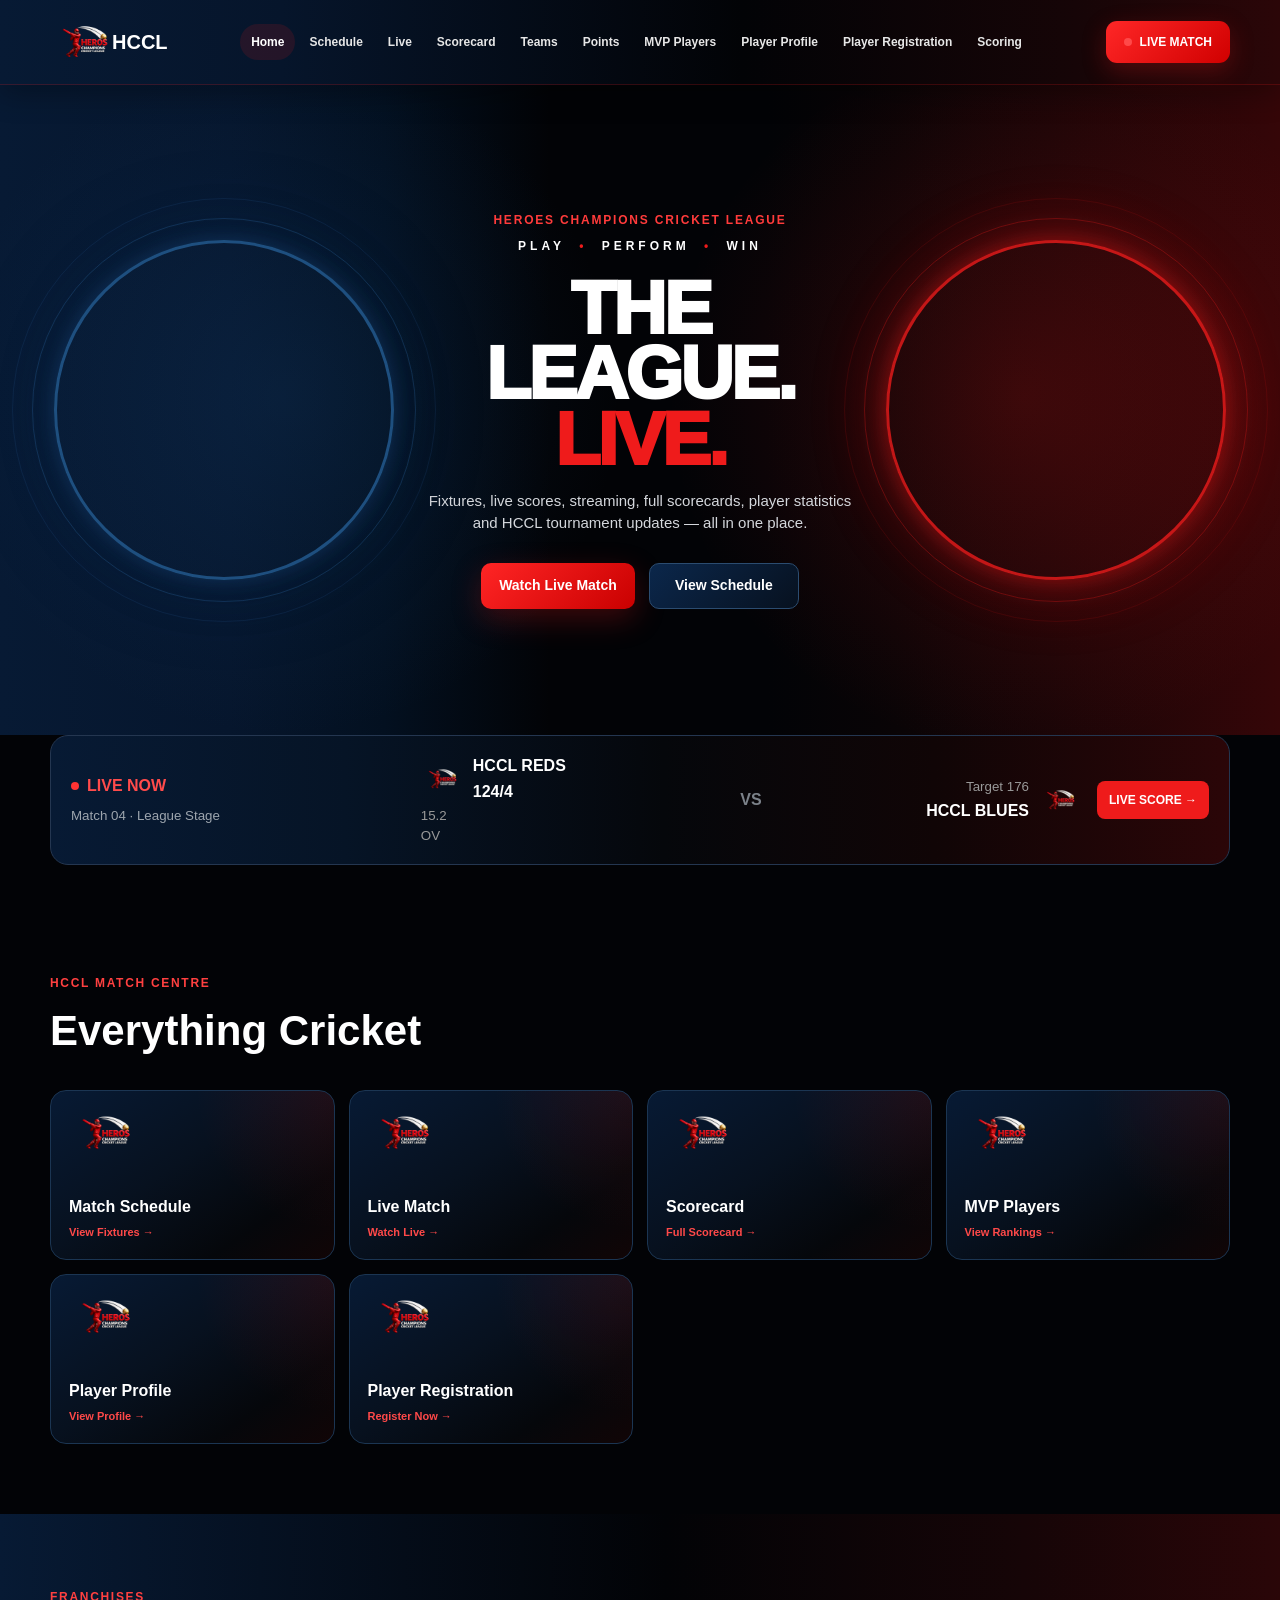
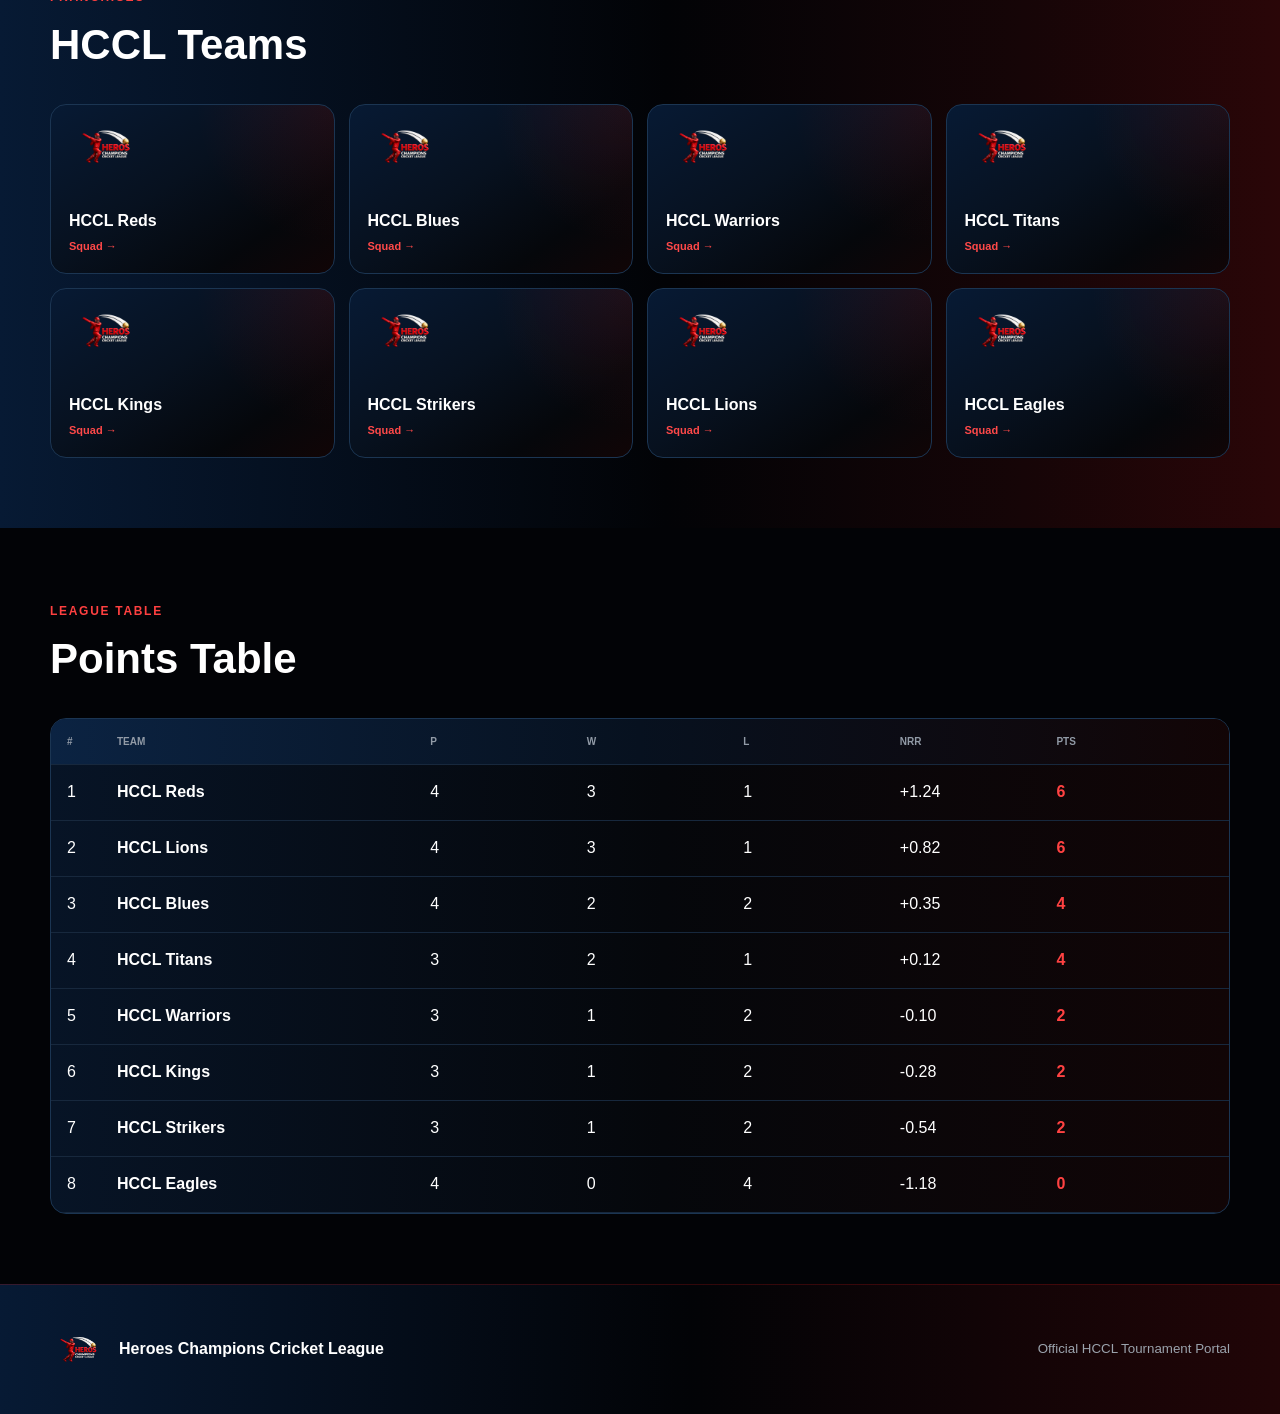
==== commit 25ff5ba6: "Refactor HTML for navigation and content structure" ====
--- a/index.html
+++ b/index.html
@@ -24,15 +24,47 @@
   </a>
 
   <nav>
-    <a class="active" href="index.html">Home</a>
-    <a href="schedule.html">Schedule</a>
-    <a href="match.html">Live</a>
-    <a href="match.html#scorecard">Scorecard</a>
-    <a href="#teams">Teams</a>
-    <a href="#table">Points</a>
-    <a href="players.html">MVP Players</a>
-    <a href="registration.html">Player Registration</a>
-    <a href="scorer.html">Scoring</a>
+
+    <a class="active" href="index.html">
+      Home
+    </a>
+
+    <a href="schedule.html">
+      Schedule
+    </a>
+
+    <a href="match.html">
+      Live
+    </a>
+
+    <a href="match.html#scorecard">
+      Scorecard
+    </a>
+
+    <a href="#teams">
+      Teams
+    </a>
+
+    <a href="#table">
+      Points
+    </a>
+
+    <a href="players.html">
+      MVP Players
+    </a>
+
+    <a href="player-profile.html?id=1">
+      Player Profile
+    </a>
+
+    <a href="registration.html">
+      Player Registration
+    </a>
+
+    <a href="scorer.html">
+      Scoring
+    </a>
+
   </nav>
 
   <a class="live-nav" href="match.html">
@@ -222,9 +254,13 @@
 
       <img src="hccl-logo.png" alt="Schedule">
 
-      <b>Match Schedule</b>
-
-      <span>View Fixtures →</span>
+      <b>
+        Match Schedule
+      </b>
+
+      <span>
+        View Fixtures →
+      </span>
 
     </a>
 
@@ -233,9 +269,13 @@
 
       <img src="hccl-logo.png" alt="Live Match">
 
-      <b>Live Match</b>
-
-      <span>Watch Live →</span>
+      <b>
+        Live Match
+      </b>
+
+      <span>
+        Watch Live →
+      </span>
 
     </a>
 
@@ -244,9 +284,13 @@
 
       <img src="hccl-logo.png" alt="Scorecard">
 
-      <b>Scorecard</b>
-
-      <span>Full Scorecard →</span>
+      <b>
+        Scorecard
+      </b>
+
+      <span>
+        Full Scorecard →
+      </span>
 
     </a>
 
@@ -255,9 +299,28 @@
 
       <img src="hccl-logo.png" alt="MVP Players">
 
-      <b>MVP Players</b>
-
-      <span>View Rankings →</span>
+      <b>
+        MVP Players
+      </b>
+
+      <span>
+        View Rankings →
+      </span>
+
+    </a>
+
+
+    <a class="team-card quick-card" href="player-profile.html?id=1">
+
+      <img src="hccl-logo.png" alt="Player Profile">
+
+      <b>
+        Player Profile
+      </b>
+
+      <span>
+        View Profile →
+      </span>
 
     </a>
 
@@ -266,9 +329,13 @@
 
       <img src="hccl-logo.png" alt="Player Registration">
 
-      <b>Player Registration</b>
-
-      <span>Register Now →</span>
+      <b>
+        Player Registration
+      </b>
+
+      <span>
+        Register Now →
+      </span>
 
     </a>
 
@@ -396,7 +463,7 @@
 
 
 <!-- =====================================================
-     POINTS TABLE — ALL 8 TEAMS
+     POINTS TABLE
 ===================================================== -->
 
 <section id="table" class="section">
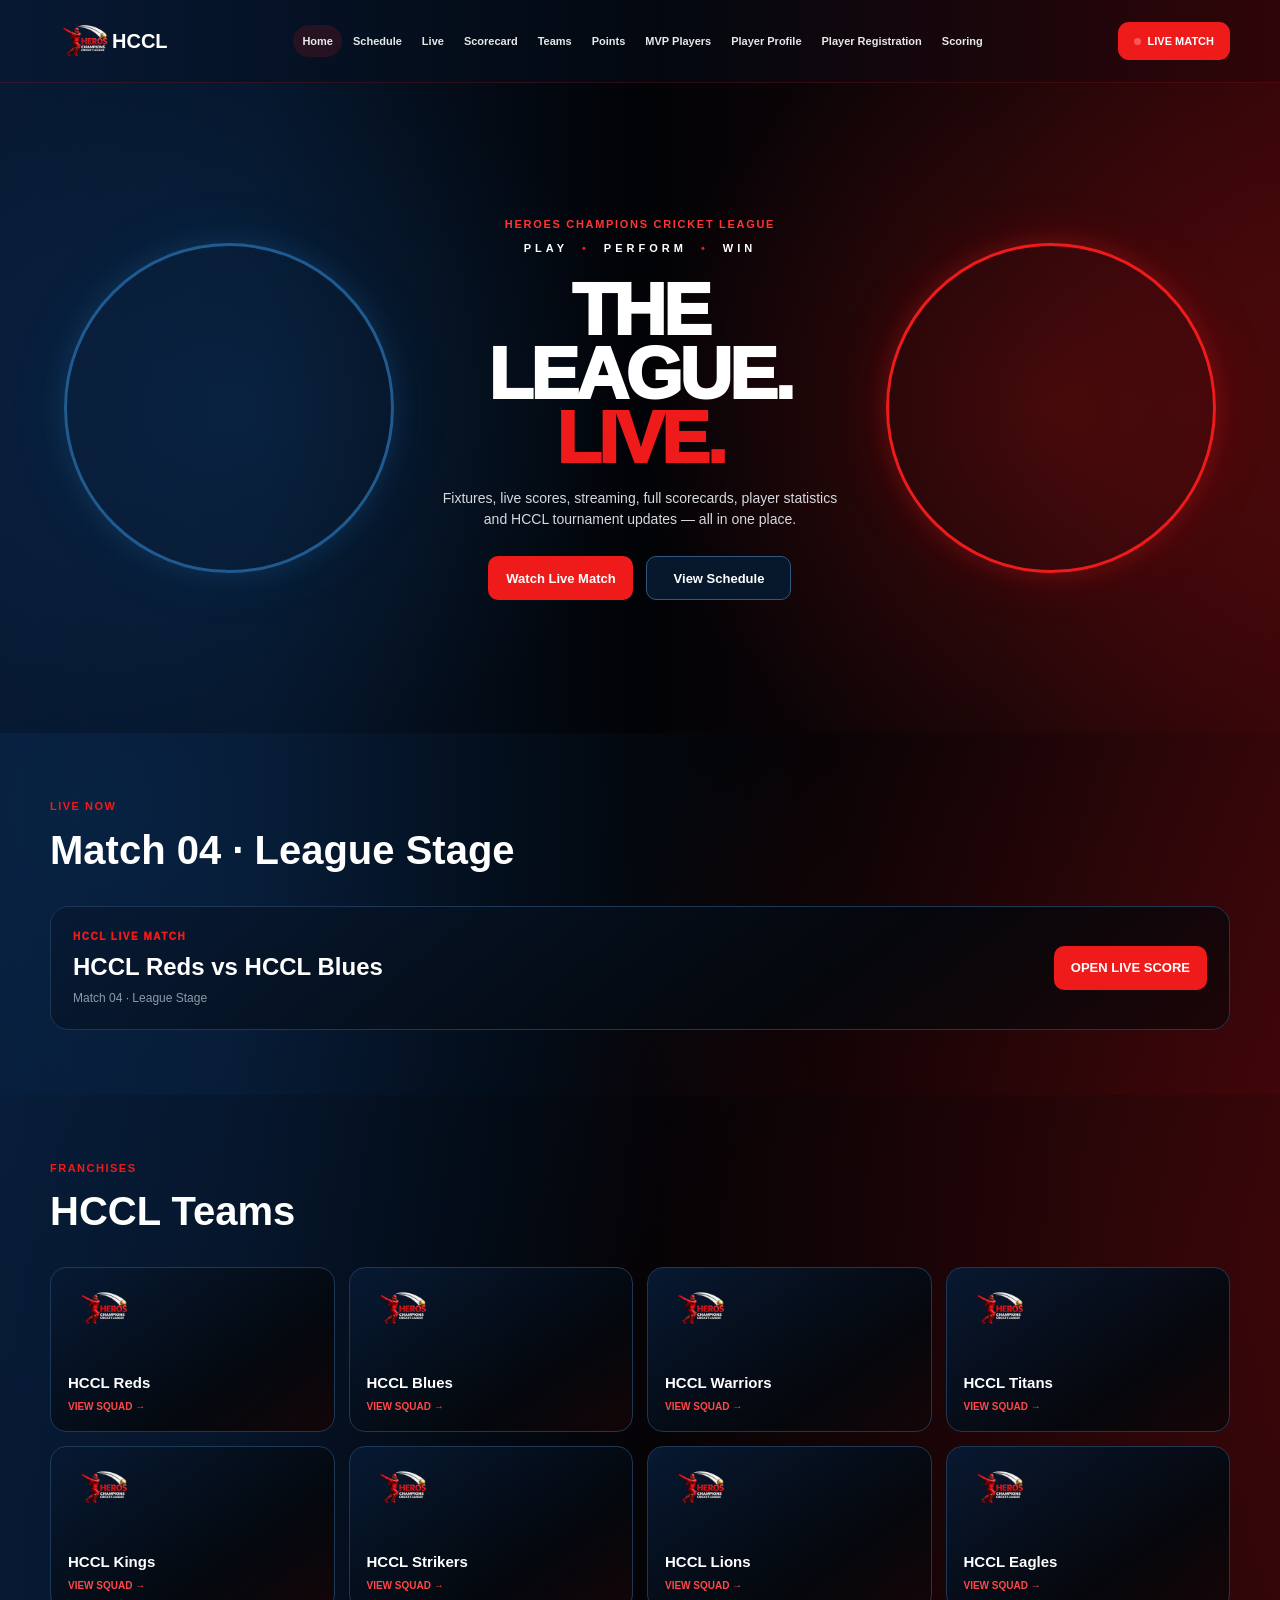
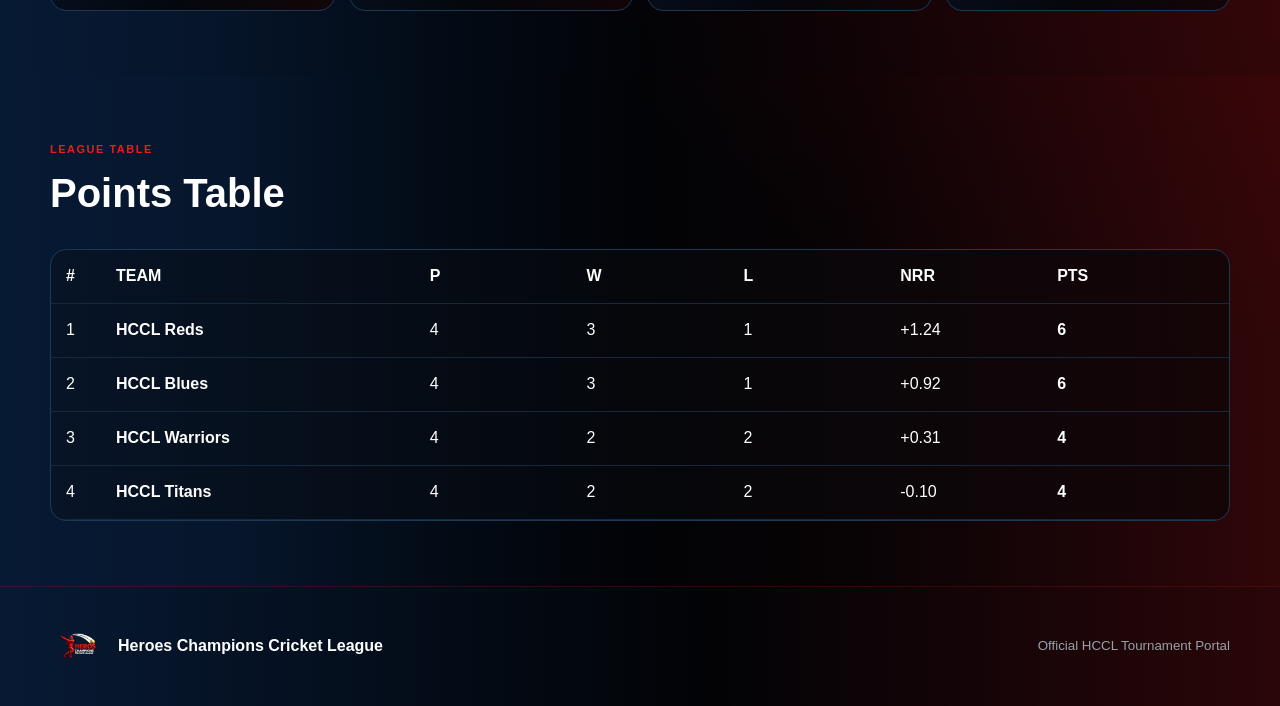
==== commit 115210a9: "Refactor index.html for improved structure and clarity" ====
--- a/index.html
+++ b/index.html
@@ -1,6 +1,5 @@
 <!doctype html>
 <html lang="en">
-
 <head>
 <meta charset="utf-8">
 <meta name="viewport" content="width=device-width,initial-scale=1">
@@ -12,59 +11,24 @@
 
 <body>
 
-<!-- =====================================================
-     TOP NAVIGATION
-===================================================== -->
-
 <header class="nav">
 
   <a class="logo" href="index.html">
-    <img src="hccl-logo.png" alt="HCCL Logo">
+    <img src="hccl-logo.png" alt="HCCL">
     <span>HCCL</span>
   </a>
 
   <nav>
-
-    <a class="active" href="index.html">
-      Home
-    </a>
-
-    <a href="schedule.html">
-      Schedule
-    </a>
-
-    <a href="match.html">
-      Live
-    </a>
-
-    <a href="match.html#scorecard">
-      Scorecard
-    </a>
-
-    <a href="#teams">
-      Teams
-    </a>
-
-    <a href="#table">
-      Points
-    </a>
-
-    <a href="players.html">
-      MVP Players
-    </a>
-
-    <a href="player-profile.html?id=1">
-      Player Profile
-    </a>
-
-    <a href="registration.html">
-      Player Registration
-    </a>
-
-    <a href="scorer.html">
-      Scoring
-    </a>
-
+    <a class="active" href="index.html">Home</a>
+    <a href="schedule.html">Schedule</a>
+    <a href="match.html">Live</a>
+    <a href="match.html#scorecard">Scorecard</a>
+    <a href="#teams">Teams</a>
+    <a href="#table">Points</a>
+    <a href="players.html">MVP Players</a>
+    <a href="player-profile.html?id=1">Player Profile</a>
+    <a href="registration.html">Player Registration</a>
+    <a href="scorer.html">Scoring</a>
   </nav>
 
   <a class="live-nav" href="match.html">
@@ -75,28 +39,26 @@
 </header>
 
 
-<main>
-
-<!-- =====================================================
-     MAIN HERO
-===================================================== -->
-
-<section class="hero hero-three-column">
-
-
-  <!-- LEFT : TROPHY VIDEO -->
-
-  <div class="hero-side trophy-side">
+<!-- =========================================================
+     HERO
+========================================================= -->
+
+<section class="hero">
+
+  <!-- LEFT TROPHY -->
+
+  <div class="hero-side">
 
     <div class="hero-circle trophy-circle">
 
       <video
-        src="TROPHY.mp4"
         autoplay
         muted
         loop
         playsinline
-        preload="auto">
+        preload="auto"
+      >
+        <source src="TROPHY.mp4" type="video/mp4">
       </video>
 
     </div>
@@ -104,13 +66,13 @@
   </div>
 
 
-  <!-- CENTER : MAIN TITLE -->
+  <!-- CENTER CONTENT -->
 
   <div class="hero-center">
 
-    <span class="tag hero-main-tag">
+    <div class="hero-main-tag">
       HEROES CHAMPIONS CRICKET LEAGUE
-    </span>
+    </div>
 
     <div class="hero-tagline">
       PLAY
@@ -147,19 +109,20 @@
   </div>
 
 
-  <!-- RIGHT : HCCL ANIMATED LOGO -->
-
-  <div class="hero-side league-side">
+  <!-- RIGHT HCCL LEAGUE VIDEO -->
+
+  <div class="hero-side">
 
     <div class="hero-circle league-circle">
 
       <video
-        src="hccl-logo-animated.mp4"
         autoplay
         muted
         loop
         playsinline
-        preload="auto">
+        preload="auto"
+      >
+        <source src="hccl-logo-animated.mp4" type="video/mp4">
       </video>
 
     </div>
@@ -169,439 +132,272 @@
 </section>
 
 
-<!-- =====================================================
-     LIVE MATCH STRIP
-===================================================== -->
-
-<section class="live-strip">
-
-  <div class="live-title">
-
-    <span class="dot"></span>
-
-    <b>LIVE NOW</b>
-
-    <small>
+<!-- =========================================================
+     LIVE NOW
+========================================================= -->
+
+<section class="section">
+
+  <div class="section-head">
+
+    <div class="tag">
+      LIVE NOW
+    </div>
+
+    <h2>
       Match 04 · League Stage
-    </small>
-
-  </div>
-
-
-  <div class="live-team">
-
-    <img src="hccl-logo.png" alt="HCCL Reds">
-
-    <span>HCCL REDS</span>
-
-    <strong>124/4</strong>
-
-    <small>15.2 OV</small>
-
-  </div>
-
-
-  <div class="vs">
-    VS
-  </div>
-
-
-  <div class="live-team right">
-
-    <small>Target 176</small>
-
-    <strong>HCCL BLUES</strong>
-
-    <img src="hccl-logo.png" alt="HCCL Blues">
-
-  </div>
-
-
-  <a href="match.html">
-    LIVE SCORE →
-  </a>
+    </h2>
+
+  </div>
+
+  <div
+    style="
+      border:1px solid #1d3855;
+      border-radius:18px;
+      padding:22px;
+      background:
+        linear-gradient(
+          145deg,
+          rgba(7,26,52,.92),
+          rgba(4,7,12,.95) 65%,
+          rgba(25,5,7,.90)
+        );
+    "
+  >
+
+    <div
+      style="
+        display:flex;
+        justify-content:space-between;
+        align-items:center;
+        gap:20px;
+        flex-wrap:wrap;
+      "
+    >
+
+      <div>
+
+        <div
+          style="
+            color:#ef1b1b;
+            font-size:10px;
+            font-weight:1000;
+            letter-spacing:1.5px;
+          "
+        >
+          HCCL LIVE MATCH
+        </div>
+
+        <h3
+          style="
+            margin-top:5px;
+            font-size:24px;
+          "
+        >
+          HCCL Reds vs HCCL Blues
+        </h3>
+
+        <p
+          style="
+            margin-top:4px;
+            color:#8f9aa6;
+            font-size:12px;
+          "
+        >
+          Match 04 · League Stage
+        </p>
+
+      </div>
+
+      <a class="primary" href="match.html">
+        OPEN LIVE SCORE
+      </a>
+
+    </div>
+
+  </div>
 
 </section>
 
 
-<!-- =====================================================
-     MATCH CENTRE
-===================================================== -->
-
-<section class="section quick-section">
+<!-- =========================================================
+     TEAMS
+========================================================= -->
+
+<section class="section dark" id="teams">
 
   <div class="section-head">
 
+    <div class="tag">
+      FRANCHISES
+    </div>
+
+    <h2>
+      HCCL Teams
+    </h2>
+
+  </div>
+
+
+  <div class="teams">
+
+
+    <a class="team-card" href="team.html?team=reds">
+      <img src="hccl-logo.png" alt="">
+      <b>HCCL Reds</b>
+      <span>VIEW SQUAD →</span>
+    </a>
+
+
+    <a class="team-card" href="team.html?team=blues">
+      <img src="hccl-logo.png" alt="">
+      <b>HCCL Blues</b>
+      <span>VIEW SQUAD →</span>
+    </a>
+
+
+    <a class="team-card" href="team.html?team=warriors">
+      <img src="hccl-logo.png" alt="">
+      <b>HCCL Warriors</b>
+      <span>VIEW SQUAD →</span>
+    </a>
+
+
+    <a class="team-card" href="team.html?team=titans">
+      <img src="hccl-logo.png" alt="">
+      <b>HCCL Titans</b>
+      <span>VIEW SQUAD →</span>
+    </a>
+
+
+    <a class="team-card" href="team.html?team=kings">
+      <img src="hccl-logo.png" alt="">
+      <b>HCCL Kings</b>
+      <span>VIEW SQUAD →</span>
+    </a>
+
+
+    <a class="team-card" href="team.html?team=strikers">
+      <img src="hccl-logo.png" alt="">
+      <b>HCCL Strikers</b>
+      <span>VIEW SQUAD →</span>
+    </a>
+
+
+    <a class="team-card" href="team.html?team=lions">
+      <img src="hccl-logo.png" alt="">
+      <b>HCCL Lions</b>
+      <span>VIEW SQUAD →</span>
+    </a>
+
+
+    <a class="team-card" href="team.html?team=eagles">
+      <img src="hccl-logo.png" alt="">
+      <b>HCCL Eagles</b>
+      <span>VIEW SQUAD →</span>
+    </a>
+
+
+  </div>
+
+</section>
+
+
+<!-- =========================================================
+     POINTS TABLE
+========================================================= -->
+
+<section class="section" id="table">
+
+  <div class="section-head">
+
+    <div class="tag">
+      LEAGUE TABLE
+    </div>
+
+    <h2>
+      Points Table
+    </h2>
+
+  </div>
+
+
+  <div class="points">
+
+
     <div>
 
-      <span class="tag">
-        HCCL MATCH CENTRE
-      </span>
-
-      <h2>
-        Everything Cricket
-      </h2>
-
-    </div>
-
-  </div>
-
-
-  <div class="teams quick-grid">
-
-
-    <a class="team-card quick-card" href="schedule.html">
-
-      <img src="hccl-logo.png" alt="Schedule">
-
-      <b>
-        Match Schedule
-      </b>
-
-      <span>
-        View Fixtures →
-      </span>
-
-    </a>
-
-
-    <a class="team-card quick-card" href="match.html">
-
-      <img src="hccl-logo.png" alt="Live Match">
-
-      <b>
-        Live Match
-      </b>
-
-      <span>
-        Watch Live →
-      </span>
-
-    </a>
-
-
-    <a class="team-card quick-card" href="match.html#scorecard">
-
-      <img src="hccl-logo.png" alt="Scorecard">
-
-      <b>
-        Scorecard
-      </b>
-
-      <span>
-        Full Scorecard →
-      </span>
-
-    </a>
-
-
-    <a class="team-card quick-card" href="players.html">
-
-      <img src="hccl-logo.png" alt="MVP Players">
-
-      <b>
-        MVP Players
-      </b>
-
-      <span>
-        View Rankings →
-      </span>
-
-    </a>
-
-
-    <a class="team-card quick-card" href="player-profile.html?id=1">
-
-      <img src="hccl-logo.png" alt="Player Profile">
-
-      <b>
-        Player Profile
-      </b>
-
-      <span>
-        View Profile →
-      </span>
-
-    </a>
-
-
-    <a class="team-card quick-card" href="registration.html">
-
-      <img src="hccl-logo.png" alt="Player Registration">
-
-      <b>
-        Player Registration
-      </b>
-
-      <span>
-        Register Now →
-      </span>
-
-    </a>
-
-  </div>
-
-</section>
-
-
-<!-- =====================================================
-     HCCL TEAMS
-===================================================== -->
-
-<section id="teams" class="section dark">
-
-  <div class="section-head">
+      <b>#</b>
+      <b>TEAM</b>
+      <b>P</b>
+      <b>W</b>
+      <b>L</b>
+      <b>NRR</b>
+      <b>PTS</b>
+
+    </div>
+
 
     <div>
 
-      <span class="tag">
-        FRANCHISES
-      </span>
-
-      <h2>
-        HCCL Teams
-      </h2>
-
-    </div>
-
-  </div>
-
-
-  <div class="teams">
-
-
-    <div class="team-card">
-
-      <img src="hccl-logo.png" alt="HCCL Reds">
-
-      <b>HCCL Reds</b>
-
-      <span>Squad →</span>
-
-    </div>
-
-
-    <div class="team-card">
-
-      <img src="hccl-logo.png" alt="HCCL Blues">
-
-      <b>HCCL Blues</b>
-
-      <span>Squad →</span>
-
-    </div>
-
-
-    <div class="team-card">
-
-      <img src="hccl-logo.png" alt="HCCL Warriors">
-
-      <b>HCCL Warriors</b>
-
-      <span>Squad →</span>
-
-    </div>
-
-
-    <div class="team-card">
-
-      <img src="hccl-logo.png" alt="HCCL Titans">
-
-      <b>HCCL Titans</b>
-
-      <span>Squad →</span>
-
-    </div>
-
-
-    <div class="team-card">
-
-      <img src="hccl-logo.png" alt="HCCL Kings">
-
-      <b>HCCL Kings</b>
-
-      <span>Squad →</span>
-
-    </div>
-
-
-    <div class="team-card">
-
-      <img src="hccl-logo.png" alt="HCCL Strikers">
-
-      <b>HCCL Strikers</b>
-
-      <span>Squad →</span>
-
-    </div>
-
-
-    <div class="team-card">
-
-      <img src="hccl-logo.png" alt="HCCL Lions">
-
-      <b>HCCL Lions</b>
-
-      <span>Squad →</span>
-
-    </div>
-
-
-    <div class="team-card">
-
-      <img src="hccl-logo.png" alt="HCCL Eagles">
-
-      <b>HCCL Eagles</b>
-
-      <span>Squad →</span>
-
-    </div>
-
-  </div>
-
-</section>
-
-
-<!-- =====================================================
-     POINTS TABLE
-===================================================== -->
-
-<section id="table" class="section">
-
-  <div class="section-head">
-
-    <div>
-
-      <span class="tag">
-        LEAGUE TABLE
-      </span>
-
-      <h2>
-        Points Table
-      </h2>
-
-    </div>
-
-  </div>
-
-
-  <div class="points">
-
-
-    <div class="pt-head">
-
-      <span>#</span>
-      <span>TEAM</span>
-      <span>P</span>
-      <span>W</span>
-      <span>L</span>
-      <span>NRR</span>
-      <span>PTS</span>
-
-    </div>
-
-
-    <div>
       <span>1</span>
-      <span><b>HCCL Reds</b></span>
+      <strong>HCCL Reds</strong>
       <span>4</span>
       <span>3</span>
       <span>1</span>
       <span>+1.24</span>
       <strong>6</strong>
+
     </div>
 
 
     <div>
+
       <span>2</span>
-      <span><b>HCCL Lions</b></span>
+      <strong>HCCL Blues</strong>
       <span>4</span>
       <span>3</span>
       <span>1</span>
-      <span>+0.82</span>
+      <span>+0.92</span>
       <strong>6</strong>
+
     </div>
 
 
     <div>
+
       <span>3</span>
-      <span><b>HCCL Blues</b></span>
+      <strong>HCCL Warriors</strong>
       <span>4</span>
       <span>2</span>
       <span>2</span>
-      <span>+0.35</span>
+      <span>+0.31</span>
       <strong>4</strong>
+
     </div>
 
 
     <div>
+
       <span>4</span>
-      <span><b>HCCL Titans</b></span>
-      <span>3</span>
+      <strong>HCCL Titans</strong>
+      <span>4</span>
       <span>2</span>
-      <span>1</span>
-      <span>+0.12</span>
-      <strong>4</strong>
-    </div>
-
-
-    <div>
-      <span>5</span>
-      <span><b>HCCL Warriors</b></span>
-      <span>3</span>
-      <span>1</span>
       <span>2</span>
       <span>-0.10</span>
-      <strong>2</strong>
-    </div>
-
-
-    <div>
-      <span>6</span>
-      <span><b>HCCL Kings</b></span>
-      <span>3</span>
-      <span>1</span>
-      <span>2</span>
-      <span>-0.28</span>
-      <strong>2</strong>
-    </div>
-
-
-    <div>
-      <span>7</span>
-      <span><b>HCCL Strikers</b></span>
-      <span>3</span>
-      <span>1</span>
-      <span>2</span>
-      <span>-0.54</span>
-      <strong>2</strong>
-    </div>
-
-
-    <div>
-      <span>8</span>
-      <span><b>HCCL Eagles</b></span>
-      <span>4</span>
-      <span>0</span>
-      <span>4</span>
-      <span>-1.18</span>
-      <strong>0</strong>
-    </div>
+      <strong>4</strong>
+
+    </div>
+
 
   </div>
 
 </section>
 
-</main>
-
-
-<!-- =====================================================
-     FOOTER
-===================================================== -->
 
 <footer>
 
-  <img src="hccl-logo.png" alt="HCCL Logo">
+  <img src="hccl-logo.png" alt="HCCL">
 
   <span>
     Heroes Champions Cricket League
@@ -613,8 +409,5 @@
 
 </footer>
 
-
-<script src="site.js"></script>
-
 </body>
 </html>
--- a/site.css
+++ b/site.css
@@ -1,13 +1,9 @@
 :root{
   --navy:#071a34;
-  --navy2:#041226;
   --black:#020306;
-  --black2:#05070b;
   --red:#ef1b1b;
-  --red2:#9f0b10;
-  --white:#ffffff;
-  --muted:#aab1bb;
-  --line:#22354c;
+  --muted:#9ca6b2;
+  --line:#203a58;
   --max:1180px;
 }
 
@@ -25,8 +21,22 @@
   min-height:100vh;
   font-family:Arial,Helvetica,sans-serif;
   color:#fff;
-  background:#020306;
   line-height:1.5;
+  overflow-x:hidden;
+
+  background:
+    radial-gradient(circle at 8% 35%,rgba(10,55,105,.30),transparent 38%),
+    radial-gradient(circle at 92% 55%,rgba(150,5,12,.22),transparent 40%),
+    linear-gradient(
+      90deg,
+      #071a34 0%,
+      #06162c 18%,
+      #030b16 34%,
+      #020306 50%,
+      #080305 66%,
+      #190507 82%,
+      #300609 100%
+    );
 }
 
 a{
@@ -40,43 +50,47 @@
   max-width:100%;
 }
 
-
-/* HEADER */
+button,
+input,
+select,
+textarea{
+  font-family:inherit;
+}
+
+
+/* =====================================================
+   NAV
+===================================================== */
 
 .nav{
   position:sticky;
   top:0;
   z-index:1000;
 
-  min-height:82px;
+  min-height:76px;
 
   display:flex;
   align-items:center;
   justify-content:space-between;
-  gap:18px;
-
-  padding:8px max(24px,calc((100% - var(--max))/2));
+  gap:14px;
+
+  padding:7px max(18px,calc((100% - var(--max))/2));
 
   background:
     linear-gradient(
       90deg,
-      #071a34 0%,
-      #06152b 22%,
-      #020306 58%,
-      #160507 84%,
-      #2b0608 100%
+      rgba(7,26,52,.97) 0%,
+      rgba(3,8,16,.97) 52%,
+      rgba(47,5,8,.97) 100%
     );
 
-  border-bottom:1px solid rgba(239,27,27,.20);
-  box-shadow:0 8px 30px rgba(0,0,0,.30);
+  border-bottom:1px solid rgba(239,27,27,.18);
 }
 
 .logo{
   display:flex;
   align-items:center;
-  gap:0;
   white-space:nowrap;
-  font-weight:900;
 }
 
 .logo img{
@@ -92,118 +106,202 @@
 }
 
 .nav nav{
+  flex:1;
+
   display:flex;
   align-items:center;
   justify-content:center;
-  gap:3px;
-  flex:1;
+
+  gap:2px;
 }
 
 .nav nav a{
-  padding:9px 11px;
+  padding:8px 9px;
   border-radius:999px;
-  color:#e7e7e7;
-  font-size:12px;
+
+  color:#e8e8e8;
+
+  font-size:11px;
   font-weight:800;
+
   white-space:nowrap;
 }
 
 .nav nav a:hover,
 .nav nav a.active{
-  background:rgba(239,27,27,.13);
-  color:#fff;
+  background:rgba(239,27,27,.14);
 }
 
 .live-nav{
   display:inline-flex;
   align-items:center;
-  gap:8px;
-  padding:12px 18px;
+  gap:7px;
+
+  padding:11px 16px;
+
   border-radius:11px;
-  background:linear-gradient(135deg,#ff2727,#d00000);
-  font-size:12px;
+
+  background:#ef1b1b;
+
+  font-size:11px;
   font-weight:900;
-  box-shadow:0 8px 25px rgba(239,27,27,.25);
+
+  white-space:nowrap;
 }
 
 .live-nav i{
-  width:8px;
-  height:8px;
+  width:7px;
+  height:7px;
   border-radius:50%;
-  background:#ff4949;
-}
-
-
-/* HERO */
+  background:#ff5757;
+}
+
+
+/* =====================================================
+   HERO — SAME DESKTOP COMPOSITION
+===================================================== */
 
 .hero{
   min-height:650px;
 
   display:grid;
+
   grid-template-columns:
-    minmax(280px,.90fr)
-    minmax(390px,1.10fr)
-    minmax(280px,.90fr);
-
-  align-items:center;
-  gap:28px;
+    minmax(250px,.95fr)
+    minmax(390px,1.1fr)
+    minmax(250px,.95fr);
+
+  align-items:center;
+
+  gap:25px;
 
   padding:
-    55px
-    max(24px,calc((100% - var(--max))/2));
+    52px
+    max(20px,calc((100% - var(--max))/2));
+
+  overflow:hidden;
 
   background:
-    radial-gradient(
-      circle at 22% 48%,
-      rgba(21,65,112,.25),
-      transparent 32%
-    ),
-    radial-gradient(
-      circle at 80% 48%,
-      rgba(239,27,27,.18),
-      transparent 33%
-    ),
+    radial-gradient(circle at 19% 50%,rgba(20,67,116,.27),transparent 35%),
+    radial-gradient(circle at 82% 50%,rgba(239,27,27,.20),transparent 37%),
     linear-gradient(
       90deg,
       #071a34 0%,
-      #06162d 18%,
-      #031020 30%,
-      #020306 43%,
-      #020306 60%,
-      #090406 70%,
-      #190507 82%,
-      #350608 100%
+      #05162c 20%,
+      #020306 50%,
+      #160507 78%,
+      #380609 100%
     );
-
-  overflow:hidden;
-}
-
-
-/* CENTER */
+}
+
+
+/* =====================================================
+   HERO SIDE
+===================================================== */
+
+.hero-side{
+  min-height:430px;
+
+  display:flex;
+  align-items:center;
+  justify-content:center;
+}
+
+
+/* =====================================================
+   CIRCLES
+===================================================== */
+
+.hero-circle{
+  position:relative;
+
+  width:330px;
+
+  aspect-ratio:1/1;
+
+  flex:0 0 auto;
+
+  overflow:hidden !important;
+
+  border-radius:50% !important;
+
+  display:flex;
+  align-items:center;
+  justify-content:center;
+}
+
+.hero-circle video{
+  position:absolute !important;
+
+  inset:0 !important;
+
+  width:100% !important;
+  height:100% !important;
+
+  min-width:100% !important;
+  min-height:100% !important;
+
+  max-width:none !important;
+
+  object-fit:cover !important;
+  object-position:center !important;
+
+  border-radius:50% !important;
+
+  clip-path:circle(49.9% at 50% 50%);
+
+  transform:scale(1.01);
+}
+
+.trophy-circle{
+  border:3px solid #1f5b91;
+
+  box-shadow:
+    0 0 25px rgba(31,91,145,.28),
+    0 0 60px rgba(31,91,145,.14);
+}
+
+.league-circle{
+  border:3px solid #ef1b1b;
+
+  box-shadow:
+    0 0 25px rgba(239,27,27,.25),
+    0 0 60px rgba(239,27,27,.13);
+}
+
+
+/* =====================================================
+   CENTER
+===================================================== */
 
 .hero-center{
-  text-align:center;
+  position:relative;
+  z-index:3;
+
   display:flex;
   flex-direction:column;
   align-items:center;
   justify-content:center;
-}
-
-.hero-main-tag{
-  color:#ff3b3b;
-  font-size:12px;
+
+  text-align:center;
+}
+
+.hero-main-tag,
+.hero-center .tag{
+  color:#ff3434;
+
+  font-size:11px;
   font-weight:900;
-  letter-spacing:1.8px;
+  letter-spacing:1.7px;
 }
 
 .hero-tagline{
-  margin-top:8px;
-  margin-bottom:16px;
+  margin:8px 0 17px;
 
   color:#fff;
 
-  font-size:12px;
-  font-weight:800;
+  font-size:11px;
+  font-weight:900;
   letter-spacing:4px;
 }
 
@@ -214,10 +312,13 @@
 }
 
 .hero-center h1{
-  margin:5px 0 18px;
-  font-size:clamp(54px,5.8vw,88px);
+  margin:4px 0 18px;
+
+  font-size:clamp(56px,5.7vw,86px);
+
   line-height:.88;
   letter-spacing:-3px;
+
   font-weight:1000;
 }
 
@@ -228,398 +329,159 @@
 
 .hero-center p{
   max-width:540px;
-  color:#d4d7dc;
-  font-size:15px;
+  color:#d6d9de;
+  font-size:14px;
 }
 
 .hero-actions{
-  margin-top:28px;
+  margin-top:26px;
+
   display:flex;
+  gap:13px;
   justify-content:center;
-  gap:14px;
 }
 
 .primary,
 .secondary{
-  min-width:150px;
-  min-height:46px;
+  min-width:145px;
+  min-height:44px;
 
   display:inline-flex;
   align-items:center;
   justify-content:center;
 
-  padding:0 18px;
+  padding:0 17px;
 
   border-radius:10px;
 
-  font-size:14px;
+  font-size:13px;
   font-weight:900;
 }
 
 .primary{
-  background:linear-gradient(135deg,#ff2525,#c90000);
-  box-shadow:0 10px 30px rgba(239,27,27,.25);
+  background:#ef1b1b;
 }
 
 .secondary{
-  background:linear-gradient(135deg,#0b274b,#07111f);
-  border:1px solid #2b4c70;
-}
-
-
-/* SIDE VISUALS */
-
-.hero-side{
-  min-height:470px;
-
-  display:flex;
-  flex-direction:column;
-  align-items:center;
-  justify-content:center;
-
-  position:relative;
-}
-
-.hero-circle{
-  position:relative;
-
-  width:340px;
-  height:340px;
-
-  border-radius:50%;
-
-  display:flex;
-  align-items:center;
-  justify-content:center;
-}
-
-.hero-circle video{
-  width:340px !important;
-  height:340px !important;
-
-  border-radius:50% !important;
-  object-fit:cover !important;
-
-  position:relative;
-  z-index:3;
-}
-
-
-/* LEFT TROPHY - NAVY */
-
-.trophy-circle video{
-  border:3px solid #1e4f7f !important;
-
-  box-shadow:
-    0 0 18px rgba(35,89,145,.35),
-    0 0 55px rgba(10,45,82,.25),
-    0 0 85px rgba(7,26,52,.35);
-}
-
-.trophy-circle::before{
-  content:"";
-  position:absolute;
-
-  width:382px;
-  height:382px;
-
-  border-radius:50%;
-
-  border:1px solid rgba(44,102,162,.35);
-}
-
-.trophy-circle::after{
-  content:"";
-  position:absolute;
-
-  width:422px;
-  height:422px;
-
-  border-radius:50%;
-
-  border:1px solid rgba(44,102,162,.16);
-}
-
-
-/* RIGHT HCCL - RED */
-
-.league-circle video{
-  border:3px solid rgba(239,27,27,.78) !important;
-
-  box-shadow:
-    0 0 20px rgba(239,27,27,.35),
-    0 0 60px rgba(239,27,27,.24),
-    0 0 85px rgba(239,27,27,.15);
-}
-
-.league-circle::before{
-  content:"";
-  position:absolute;
-
-  width:382px;
-  height:382px;
-
-  border-radius:50%;
-
-  border:1px solid rgba(239,27,27,.30);
-}
-
-.league-circle::after{
-  content:"";
-  position:absolute;
-
-  width:422px;
-  height:422px;
-
-  border-radius:50%;
-
-  border:1px solid rgba(239,27,27,.13);
-}
-
-
-/* ROUND CAPTIONS */
-
-.circle-caption{
-  margin-top:28px;
-
-  padding:7px 14px;
-
-  border-radius:999px;
-
-  background:rgba(5,6,10,.92);
-
-  border:1px solid rgba(255,255,255,.15);
-
-  font-size:10px;
-  font-weight:900;
-  letter-spacing:1px;
-}
-
-.trophy-caption{
-  color:#7fb5e8;
-}
-
-.league-caption{
-  color:#ff4b4b;
-}
-
-
-/* LIVE STRIP */
-
-.live-strip{
+  background:#07182c;
+  border:1px solid #31577e;
+}
+
+
+/* =====================================================
+   COMMON
+===================================================== */
+
+.section{
   width:min(var(--max),calc(100% - 32px));
-  margin:0 auto 35px;
-
-  display:grid;
-  grid-template-columns:1.1fr 1fr auto 1fr auto;
-
-  align-items:center;
-  gap:16px;
-
-  padding:18px 20px;
-
-  border-radius:18px;
+  margin:auto;
+  padding:65px 0;
+  background:transparent;
+}
+
+.section.dark{
+  width:100%;
+  max-width:none;
+
+  padding-left:max(16px,calc((100% - var(--max))/2));
+  padding-right:max(16px,calc((100% - var(--max))/2));
 
   background:
     linear-gradient(
       90deg,
-      #071a34 0%,
-      #061426 25%,
-      #05070b 52%,
-      #100506 75%,
-      #2b0608 100%
+      rgba(7,26,52,.48),
+      rgba(2,3,6,.45) 52%,
+      rgba(42,6,8,.45)
     );
-
-  border:1px solid #243650;
-}
-
-.live-title{
+}
+
+.section-head{
+  margin-bottom:26px;
+}
+
+.section-head .tag{
+  color:#ef1b1b;
+  font-size:11px;
+  font-weight:900;
+  letter-spacing:1.5px;
+}
+
+.section-head h2{
+  margin-top:5px;
+  font-size:clamp(28px,4vw,40px);
+}
+
+
+/* =====================================================
+   TEAM CARDS
+===================================================== */
+
+.teams{
+  display:grid;
+  grid-template-columns:repeat(4,1fr);
+  gap:14px;
+}
+
+.team-card{
+  min-height:165px;
+
   display:flex;
-  align-items:center;
-  gap:8px;
-  flex-wrap:wrap;
-}
-
-.dot{
-  width:8px;
-  height:8px;
-  border-radius:50%;
-  background:#ff3333;
-}
-
-.live-title b{
-  color:#ff4b4b;
-}
-
-.live-title small{
-  width:100%;
-  color:#9da5ae;
-}
-
-.live-team{
-  display:grid;
-  grid-template-columns:42px 1fr;
-  align-items:center;
-  gap:2px 10px;
-}
-
-.live-team img{
-  width:42px;
-  grid-row:1/3;
-}
-
-.live-team span,
-.live-team strong{
+  flex-direction:column;
+  justify-content:flex-end;
+  align-items:flex-start;
+
+  padding:17px;
+
+  border:1px solid #1d3855;
+  border-radius:16px;
+
+  background:
+    linear-gradient(
+      145deg,
+      rgba(7,26,52,.94),
+      rgba(4,7,12,.95) 68%,
+      rgba(20,5,7,.94)
+    );
+}
+
+.team-card img{
+  width:70px;
+  margin-bottom:auto;
+}
+
+.team-card b{
+  font-size:15px;
+}
+
+.team-card span{
+  margin-top:5px;
+  color:#ff4747;
+  font-size:10px;
   font-weight:900;
 }
 
-.live-team small{
-  color:#999;
-}
-
-.live-team.right{
-  text-align:right;
-  grid-template-columns:1fr 42px;
-}
-
-.live-team.right img{
-  grid-column:2;
-  grid-row:1/3;
-}
-
-.vs{
-  color:#7b8189;
-  font-weight:900;
-}
-
-.live-strip>a{
-  padding:10px 12px;
-  border-radius:8px;
-  background:#ef1b1b;
-  font-size:12px;
-  font-weight:900;
-}
-
-
-/* SECTIONS */
-
-.section{
-  width:min(var(--max),calc(100% - 32px));
-  margin:0 auto;
-  padding:70px 0;
-}
-
-.section.dark{
-  width:100%;
-  max-width:none;
-
-  padding-left:max(16px,calc((100% - var(--max))/2));
-  padding-right:max(16px,calc((100% - var(--max))/2));
+
+/* =====================================================
+   POINTS
+===================================================== */
+
+.points{
+  overflow:hidden;
+
+  border:1px solid #1d3855;
+  border-radius:16px;
 
   background:
     linear-gradient(
       90deg,
-      #071a34 0%,
-      #020306 52%,
-      #160507 80%,
-      #2a0608 100%
+      rgba(7,20,38,.95),
+      rgba(5,7,11,.95),
+      rgba(20,5,7,.95)
     );
 }
 
-.section-head{
-  display:flex;
-  align-items:flex-end;
-  justify-content:space-between;
-  gap:24px;
-  margin-bottom:28px;
-}
-
-.section-head .tag{
-  color:#ff4040;
-  font-size:12px;
-  font-weight:900;
-  letter-spacing:1.7px;
-}
-
-.section-head h2{
-  margin-top:5px;
-  font-size:clamp(28px,4vw,42px);
-}
-
-
-/* TEAM/QUICK CARDS */
-
-.teams{
-  display:grid;
-  grid-template-columns:repeat(4,minmax(0,1fr));
-  gap:14px;
-}
-
-.team-card{
-  min-height:170px;
-
-  display:flex;
-  flex-direction:column;
-  align-items:flex-start;
-  justify-content:flex-end;
-
-  padding:18px;
-
-  border-radius:16px;
-
-  background:
-    radial-gradient(
-      circle at top right,
-      rgba(239,27,27,.11),
-      transparent 42%
-    ),
-    linear-gradient(
-      145deg,
-      #071a34 0%,
-      #07111f 44%,
-      #05070b 76%,
-      #110506 100%
-    );
-
-  border:1px solid #1b3552;
-}
-
-.team-card img{
-  width:72px;
-  margin-bottom:auto;
-}
-
-.team-card b{
-  font-size:16px;
-}
-
-.team-card span{
-  margin-top:5px;
-  color:#ff4949;
-  font-size:11px;
-  font-weight:900;
-}
-
-
-/* POINTS */
-
-.points{
-  overflow:hidden;
-  border-radius:16px;
-
-  background:
-    linear-gradient(
-      90deg,
-      #071426,
-      #05070b 52%,
-      #110506
-    );
-
-  border:1px solid #1b3552;
-}
-
 .points>div{
-  min-height:56px;
+  min-height:54px;
 
   display:grid;
 
@@ -630,64 +492,45 @@
 
   align-items:center;
 
-  padding:0 16px;
+  padding:0 15px;
 
   border-bottom:1px solid #17283d;
 }
 
-.points .pt-head{
-  min-height:46px;
-  color:#929ba7;
-
-  background:
-    linear-gradient(
-      90deg,
-      #0b2342,
-      #07111f,
-      #120506
-    );
-
-  font-size:10px;
-  font-weight:900;
-}
-
-.points strong{
-  color:#ff4242;
-}
-
-
-/* FOOTER */
+
+/* =====================================================
+   FOOTER
+===================================================== */
 
 footer{
-  width:100%;
-  min-height:130px;
+  min-height:120px;
 
   display:flex;
   align-items:center;
   gap:14px;
 
-  padding:25px max(24px,calc((100% - var(--max))/2));
+  padding:24px max(20px,calc((100% - var(--max))/2));
 
   background:
     linear-gradient(
       90deg,
       #071a34,
-      #020306 54%,
-      #210507
+      #020306 55%,
+      #2a0608
     );
 
-  border-top:1px solid rgba(239,27,27,.20);
-
-  color:#9ba3ad;
+  border-top:1px solid rgba(239,27,27,.18);
+
+  color:#98a1ab;
 }
 
 footer img{
-  width:55px;
+  width:54px;
 }
 
 footer span{
   color:#fff;
-  font-weight:800;
+  font-weight:900;
 }
 
 footer small{
@@ -695,120 +538,271 @@
 }
 
 
-/* RESPONSIVE */
+/* =====================================================
+   TABLET — STILL SAME 3-COLUMN HERO
+===================================================== */
 
 @media(max-width:1050px){
 
   .nav{
-    flex-wrap:wrap;
-    padding:8px 16px;
+    padding:7px 12px;
+    gap:8px;
+  }
+
+  .logo img{
+    width:58px !important;
+    height:58px !important;
+  }
+
+  .logo span{
+    font-size:18px;
   }
 
   .nav nav{
-    order:3;
-    width:100%;
     justify-content:flex-start;
     overflow-x:auto;
   }
 
+  .nav nav a{
+    font-size:10px;
+    padding:7px 8px;
+  }
+
+  .live-nav{
+    padding:10px 13px;
+    font-size:10px;
+  }
+
   .hero{
-    grid-template-columns:1fr 1fr;
-  }
-
-  .hero-center{
-    grid-column:1/3;
-    order:1;
-  }
-
-  .trophy-side{
-    order:2;
-  }
-
-  .league-side{
-    order:3;
-  }
-
-}
+    grid-template-columns:
+      minmax(190px,.95fr)
+      minmax(310px,1.1fr)
+      minmax(190px,.95fr);
+
+    gap:15px;
+
+    padding:42px 16px;
+  }
+
+  .hero-circle{
+    width:245px;
+  }
+
+  .hero-center h1{
+    font-size:58px;
+  }
+
+  .hero-center p{
+    font-size:12px;
+  }
+
+}
+
+
+/* =====================================================
+   MOBILE — DESKTOP LOOK PRESERVED
+===================================================== */
 
 @media(max-width:760px){
 
+  /*
+  IMPORTANT:
+  Do NOT stack hero vertically.
+  Keep Trophy | Title | Logo in same row.
+  Whole composition scales down.
+  */
+
+  .nav{
+    min-height:66px;
+
+    display:grid;
+
+    grid-template-columns:auto auto 1fr;
+
+    align-items:center;
+
+    padding:5px 8px;
+
+    overflow:hidden;
+  }
+
+  .logo{
+    grid-column:1;
+  }
+
+  .logo img{
+    width:48px !important;
+    height:48px !important;
+    margin-right:-4px;
+  }
+
+  .logo span{
+    font-size:17px;
+  }
+
+  .live-nav{
+    grid-column:2;
+
+    padding:9px 11px;
+
+    font-size:9px;
+
+    margin-left:5px;
+  }
+
+  .nav nav{
+    grid-column:3;
+
+    width:100%;
+
+    overflow-x:auto;
+
+    justify-content:flex-start;
+
+    gap:1px;
+  }
+
+  .nav nav a{
+    flex:0 0 auto;
+
+    font-size:9px;
+
+    padding:7px 8px;
+  }
+
+
+  /* HERO */
+
   .hero{
-    grid-template-columns:1fr;
-    gap:45px;
+    width:100%;
+
+    min-height:390px;
+
+    grid-template-columns:
+      27% 46% 27%;
+
+    align-items:center;
+
+    gap:0;
+
+    padding:
+      25px 5px
+      35px;
+
+    overflow:hidden;
 
     background:
       linear-gradient(
-        180deg,
+        90deg,
         #071a34 0%,
-        #020306 55%,
-        #2b0608 100%
+        #041226 24%,
+        #020306 50%,
+        #150507 76%,
+        #340608 100%
       );
   }
 
+  .hero-side{
+    min-height:auto;
+
+    width:100%;
+
+    overflow:visible;
+  }
+
+  .hero-circle{
+    width:min(26vw,190px);
+
+    aspect-ratio:1/1;
+
+    border-width:2px;
+  }
+
+  .hero-circle video{
+    width:100% !important;
+    height:100% !important;
+
+    object-fit:cover !important;
+
+    clip-path:circle(49.7% at 50% 50%);
+
+    transform:scale(1.015);
+  }
+
+
+  /* CENTER */
+
   .hero-center{
-    grid-column:auto;
-    order:1;
-  }
-
-  .trophy-side{
-    order:2;
-  }
-
-  .league-side{
-    order:3;
-  }
-
-  .hero-circle{
-    width:280px;
-    height:280px;
-  }
-
-  .hero-circle video{
-    width:280px !important;
-    height:280px !important;
-  }
-
-  .trophy-circle::before,
-  .league-circle::before{
-    width:310px;
-    height:310px;
-  }
-
-  .trophy-circle::after,
-  .league-circle::after{
-    width:340px;
-    height:340px;
-  }
-
-  .live-strip{
-    grid-template-columns:1fr;
+    padding:0 4px;
+  }
+
+  .hero-main-tag,
+  .hero-center .tag{
+    font-size:6px;
+    letter-spacing:1px;
+  }
+
+  .hero-tagline{
+    margin:4px 0 8px;
+
+    font-size:6px;
+    letter-spacing:1.5px;
+  }
+
+  .hero-tagline i{
+    margin:0 3px;
+  }
+
+  .hero-center h1{
+    margin:2px 0 8px;
+
+    font-size:clamp(28px,9.5vw,44px);
+
+    line-height:.88;
+
+    letter-spacing:-1.5px;
+  }
+
+  .hero-center p{
+    max-width:100%;
+
+    font-size:7px;
+
+    line-height:1.45;
+  }
+
+  .hero-actions{
+    margin-top:12px;
+
+    gap:5px;
+  }
+
+  .primary,
+  .secondary{
+    min-width:0;
+    min-height:30px;
+
+    padding:0 9px;
+
+    border-radius:6px;
+
+    font-size:7px;
+  }
+
+
+  /* SECTIONS */
+
+  .section{
+    width:calc(100% - 20px);
+    padding:45px 0;
   }
 
   .teams{
     grid-template-columns:repeat(2,1fr);
   }
 
-}
-
-@media(max-width:560px){
-
-  .teams{
-    grid-template-columns:1fr;
-  }
-
-  .hero-center h1{
-    font-size:48px;
-  }
-
-  .points{
-    overflow-x:auto;
-  }
-
-  .points>div{
-    min-width:680px;
-  }
-
   footer{
+    padding:18px 12px;
     flex-wrap:wrap;
   }
 
@@ -818,3 +812,37 @@
   }
 
 }
+
+
+/* =====================================================
+   VERY SMALL MOBILE
+===================================================== */
+
+@media(max-width:420px){
+
+  .hero{
+    min-height:330px;
+
+    grid-template-columns:
+      26% 48% 26%;
+  }
+
+  .hero-circle{
+    width:25vw;
+  }
+
+  .hero-center h1{
+    font-size:31px;
+  }
+
+  .hero-center p{
+    font-size:6.5px;
+  }
+
+  .primary,
+  .secondary{
+    font-size:6.5px;
+    padding:0 7px;
+  }
+
+}
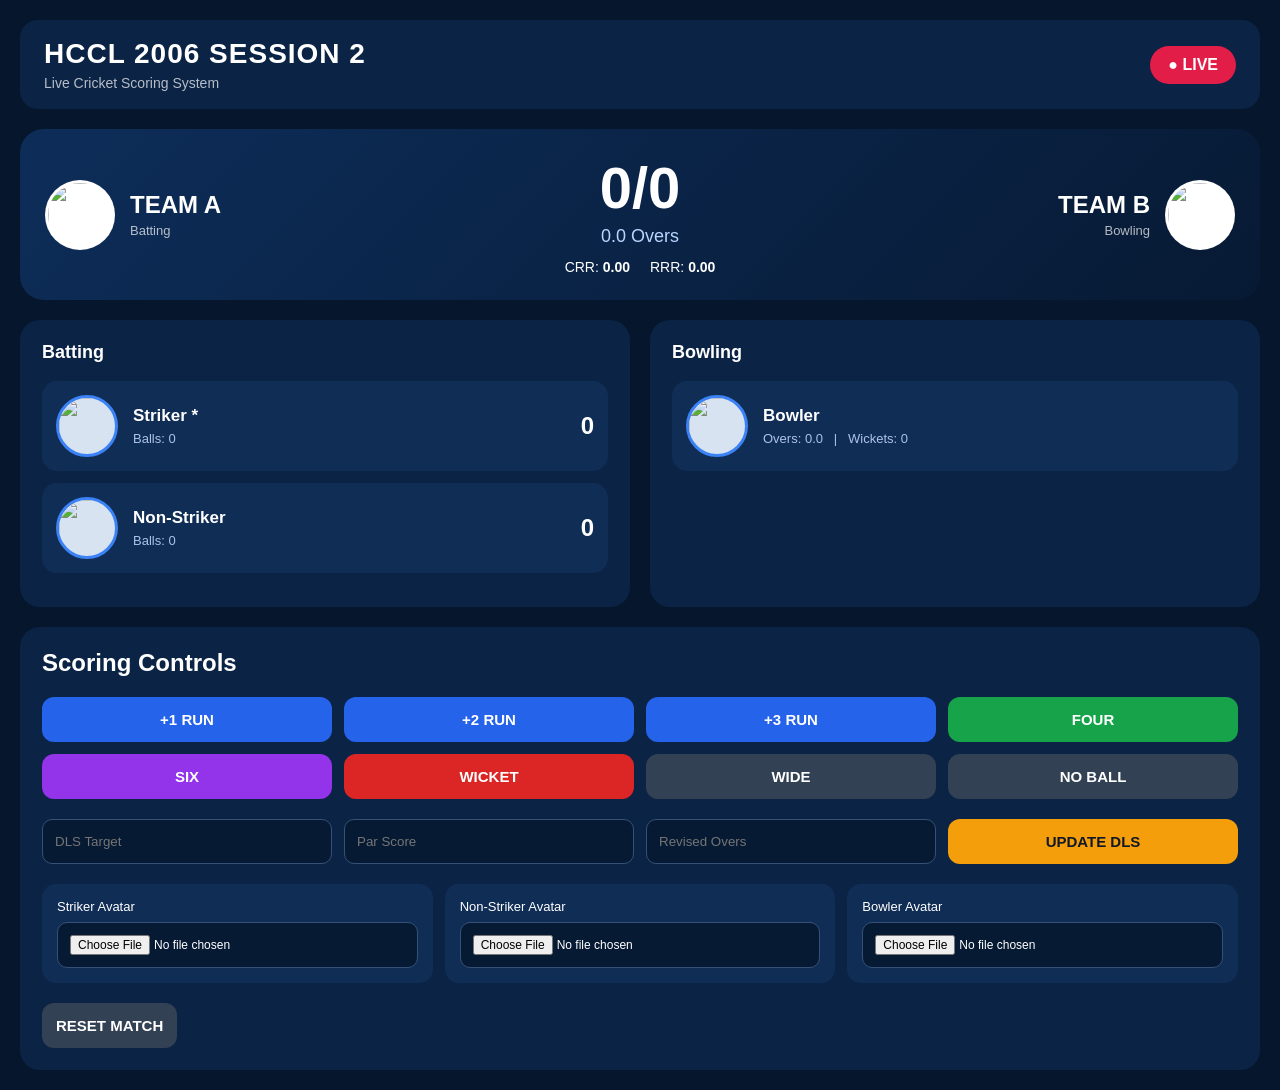
==== commit 0400e139: "Refactor index.html for improved layout and styles Updated HTML structure and styling for the HCCL L" ====
--- a/index.html
+++ b/index.html
@@ -1,413 +1,1102 @@
-<!doctype html>
+<!DOCTYPE html>
 <html lang="en">
 <head>
-<meta charset="utf-8">
-<meta name="viewport" content="width=device-width,initial-scale=1">
-
-<title>HCCL — Heroes Champions Cricket League</title>
-
-<link rel="stylesheet" href="site.css">
+  <meta charset="UTF-8" />
+  <meta name="viewport" content="width=device-width, initial-scale=1.0" />
+  <title>HCCL Live Scoreboard</title>
+
+  <style>
+    * {
+      box-sizing: border-box;
+      margin: 0;
+      padding: 0;
+      font-family: Arial, Helvetica, sans-serif;
+    }
+
+    body {
+      background: #06162d;
+      color: #fff;
+      min-height: 100vh;
+    }
+
+    .container {
+      width: 100%;
+      max-width: 1400px;
+      margin: auto;
+      padding: 20px;
+    }
+
+    .header {
+      display: flex;
+      justify-content: space-between;
+      align-items: center;
+      padding: 18px 24px;
+      background: #0b2345;
+      border-radius: 18px;
+      margin-bottom: 20px;
+    }
+
+    .logo-area h1 {
+      font-size: 28px;
+      letter-spacing: 1px;
+    }
+
+    .logo-area p {
+      margin-top: 5px;
+      opacity: 0.7;
+      font-size: 14px;
+    }
+
+    .live-badge {
+      background: #e11d48;
+      padding: 10px 18px;
+      border-radius: 30px;
+      font-weight: bold;
+    }
+
+    .score-card {
+      background: linear-gradient(135deg, #0d2d59, #071a34);
+      border-radius: 24px;
+      padding: 25px;
+      margin-bottom: 20px;
+    }
+
+    .teams-row {
+      display: grid;
+      grid-template-columns: 1fr auto 1fr;
+      align-items: center;
+      gap: 20px;
+    }
+
+    .team {
+      display: flex;
+      align-items: center;
+      gap: 15px;
+    }
+
+    .team.right {
+      justify-content: flex-end;
+      text-align: right;
+    }
+
+    .team-logo {
+      width: 70px;
+      height: 70px;
+      border-radius: 50%;
+      object-fit: cover;
+      background: #fff;
+      border: 3px solid rgba(255,255,255,0.3);
+    }
+
+    .team-name {
+      font-size: 24px;
+      font-weight: 700;
+    }
+
+    .team-sub {
+      font-size: 13px;
+      opacity: 0.7;
+      margin-top: 4px;
+    }
+
+    .score-center {
+      text-align: center;
+      min-width: 260px;
+    }
+
+    .main-score {
+      font-size: 58px;
+      font-weight: 800;
+    }
+
+    .overs {
+      font-size: 18px;
+      margin-top: 5px;
+      color: #b9d4ff;
+    }
+
+    .run-info {
+      margin-top: 12px;
+      display: flex;
+      gap: 20px;
+      justify-content: center;
+      font-size: 14px;
+    }
+
+    .dls-box {
+      margin-top: 20px;
+      background: #ffb703;
+      color: #111827;
+      padding: 15px 20px;
+      border-radius: 14px;
+      display: none;
+      align-items: center;
+      justify-content: center;
+      gap: 35px;
+      flex-wrap: wrap;
+      font-weight: bold;
+    }
+
+    .dls-box.active {
+      display: flex;
+    }
+
+    .section-grid {
+      display: grid;
+      grid-template-columns: 1fr 1fr;
+      gap: 20px;
+      margin-bottom: 20px;
+    }
+
+    .panel {
+      background: #0b2345;
+      border-radius: 20px;
+      padding: 22px;
+    }
+
+    .panel h2 {
+      font-size: 18px;
+      margin-bottom: 18px;
+    }
+
+    .player-card {
+      display: flex;
+      align-items: center;
+      gap: 15px;
+      background: #102d55;
+      padding: 14px;
+      border-radius: 15px;
+      margin-bottom: 12px;
+    }
+
+    .avatar {
+      width: 62px;
+      height: 62px;
+      border-radius: 50%;
+      object-fit: cover;
+      background: #d8e3f1;
+      border: 3px solid #3b82f6;
+    }
+
+    .player-info {
+      flex: 1;
+    }
+
+    .player-info h3 {
+      font-size: 17px;
+    }
+
+    .player-info p {
+      margin-top: 5px;
+      color: #abc3e8;
+      font-size: 13px;
+    }
+
+    .player-score {
+      font-size: 24px;
+      font-weight: 700;
+    }
+
+    .controls {
+      background: #0b2345;
+      border-radius: 20px;
+      padding: 22px;
+    }
+
+    .controls h2 {
+      margin-bottom: 20px;
+    }
+
+    .control-grid {
+      display: grid;
+      grid-template-columns: repeat(4, 1fr);
+      gap: 12px;
+    }
+
+    button {
+      padding: 14px;
+      border: 0;
+      border-radius: 12px;
+      cursor: pointer;
+      font-weight: bold;
+      font-size: 15px;
+    }
+
+    .run-btn {
+      background: #2563eb;
+      color: #fff;
+    }
+
+    .four-btn {
+      background: #16a34a;
+      color: #fff;
+    }
+
+    .six-btn {
+      background: #9333ea;
+      color: #fff;
+    }
+
+    .wicket-btn {
+      background: #dc2626;
+      color: #fff;
+    }
+
+    .secondary-btn {
+      background: #334155;
+      color: #fff;
+    }
+
+    .dls-btn {
+      background: #f59e0b;
+      color: #111827;
+    }
+
+    .form-section {
+      margin-top: 20px;
+      display: grid;
+      grid-template-columns: repeat(4, 1fr);
+      gap: 12px;
+    }
+
+    input {
+      width: 100%;
+      padding: 12px;
+      border: 1px solid #355276;
+      background: #071a34;
+      color: #fff;
+      border-radius: 10px;
+      outline: none;
+    }
+
+    .avatar-controls {
+      margin-top: 20px;
+      display: grid;
+      grid-template-columns: repeat(3, 1fr);
+      gap: 12px;
+    }
+
+    .avatar-upload {
+      background: #102d55;
+      padding: 15px;
+      border-radius: 14px;
+    }
+
+    .avatar-upload label {
+      display: block;
+      font-size: 13px;
+      margin-bottom: 8px;
+    }
+
+    .avatar-upload input {
+      font-size: 12px;
+    }
+
+    @media (max-width: 900px) {
+      .teams-row,
+      .section-grid {
+        grid-template-columns: 1fr;
+      }
+
+      .score-center {
+        order: 3;
+      }
+
+      .team.right {
+        justify-content: flex-start;
+        text-align: left;
+      }
+
+      .control-grid,
+      .form-section,
+      .avatar-controls {
+        grid-template-columns: repeat(2, 1fr);
+      }
+    }
+  </style>
 </head>
 
 <body>
 
-<header class="nav">
-
-  <a class="logo" href="index.html">
-    <img src="hccl-logo.png" alt="HCCL">
-    <span>HCCL</span>
-  </a>
-
-  <nav>
-    <a class="active" href="index.html">Home</a>
-    <a href="schedule.html">Schedule</a>
-    <a href="match.html">Live</a>
-    <a href="match.html#scorecard">Scorecard</a>
-    <a href="#teams">Teams</a>
-    <a href="#table">Points</a>
-    <a href="players.html">MVP Players</a>
-    <a href="player-profile.html?id=1">Player Profile</a>
-    <a href="registration.html">Player Registration</a>
-    <a href="scorer.html">Scoring</a>
-  </nav>
-
-  <a class="live-nav" href="match.html">
-    <i></i>
-    LIVE MATCH
-  </a>
-
-</header>
-
-
-<!-- =========================================================
-     HERO
-========================================================= -->
-
-<section class="hero">
-
-  <!-- LEFT TROPHY -->
-
-  <div class="hero-side">
-
-    <div class="hero-circle trophy-circle">
-
-      <video
-        autoplay
-        muted
-        loop
-        playsinline
-        preload="auto"
-      >
-        <source src="TROPHY.mp4" type="video/mp4">
-      </video>
-
+  <div class="container">
+
+    <div class="header">
+      <div class="logo-area">
+        <h1>HCCL 2006 SESSION 2</h1>
+        <p>Live Cricket Scoring System</p>
+      </div>
+
+      <div class="live-badge">● LIVE</div>
     </div>
 
+
+    <div class="score-card">
+
+      <div class="teams-row">
+
+        <div class="team">
+          <img
+            class="team-logo"
+            id="teamALogo"
+            src="https://via.placeholder.com/100"
+            alt=""
+          />
+
+          <div>
+            <div class="team-name" id="teamAName">TEAM A</div>
+            <div class="team-sub">Batting</div>
+          </div>
+        </div>
+
+
+        <div class="score-center">
+
+          <div class="main-score">
+            <span id="runs">0</span>/<span id="wickets">0</span>
+          </div>
+
+          <div class="overs">
+            <span id="overs">0.0</span> Overs
+          </div>
+
+          <div class="run-info">
+            <span>
+              CRR:
+              <strong id="crr">0.00</strong>
+            </span>
+
+            <span>
+              RRR:
+              <strong id="rrr">0.00</strong>
+            </span>
+          </div>
+
+        </div>
+
+
+        <div class="team right">
+
+          <div>
+            <div class="team-name" id="teamBName">TEAM B</div>
+            <div class="team-sub">Bowling</div>
+          </div>
+
+          <img
+            class="team-logo"
+            id="teamBLogo"
+            src="https://via.placeholder.com/100"
+            alt=""
+          />
+
+        </div>
+
+      </div>
+
+
+      <div class="dls-box" id="dlsBox">
+
+        <span>
+          DLS TARGET:
+          <strong id="dlsTarget">-</strong>
+        </span>
+
+        <span>
+          PAR SCORE:
+          <strong id="dlsParScore">-</strong>
+        </span>
+
+        <span>
+          REVISED OVERS:
+          <strong id="revisedOvers">-</strong>
+        </span>
+
+      </div>
+
+    </div>
+
+
+
+    <div class="section-grid">
+
+      <div class="panel">
+
+        <h2>Batting</h2>
+
+
+        <div class="player-card">
+
+          <img
+            id="strikerAvatar"
+            class="avatar"
+            src="https://via.placeholder.com/100"
+          />
+
+          <div class="player-info">
+            <h3 id="strikerName">Striker *</h3>
+            <p>
+              Balls:
+              <span id="strikerBalls">0</span>
+            </p>
+          </div>
+
+          <div class="player-score">
+            <span id="strikerRuns">0</span>
+          </div>
+
+        </div>
+
+
+
+        <div class="player-card">
+
+          <img
+            id="nonStrikerAvatar"
+            class="avatar"
+            src="https://via.placeholder.com/100"
+          />
+
+          <div class="player-info">
+            <h3 id="nonStrikerName">Non-Striker</h3>
+            <p>
+              Balls:
+              <span id="nonStrikerBalls">0</span>
+            </p>
+          </div>
+
+          <div class="player-score">
+            <span id="nonStrikerRuns">0</span>
+          </div>
+
+        </div>
+
+      </div>
+
+
+
+      <div class="panel">
+
+        <h2>Bowling</h2>
+
+        <div class="player-card">
+
+          <img
+            id="bowlerAvatar"
+            class="avatar"
+            src="https://via.placeholder.com/100"
+          />
+
+          <div class="player-info">
+            <h3 id="bowlerName">Bowler</h3>
+
+            <p>
+              Overs:
+              <span id="bowlerOvers">0.0</span>
+
+              &nbsp; | &nbsp;
+
+              Wickets:
+              <span id="bowlerWickets">0</span>
+            </p>
+          </div>
+
+        </div>
+
+      </div>
+
+    </div>
+
+
+
+    <div class="controls">
+
+      <h2>Scoring Controls</h2>
+
+      <div class="control-grid">
+
+        <button class="run-btn" onclick="addRuns(1)">+1 RUN</button>
+        <button class="run-btn" onclick="addRuns(2)">+2 RUN</button>
+        <button class="run-btn" onclick="addRuns(3)">+3 RUN</button>
+
+        <button class="four-btn" onclick="addRuns(4)">FOUR</button>
+
+        <button class="six-btn" onclick="addRuns(6)">SIX</button>
+
+        <button class="wicket-btn" onclick="addWicket()">
+          WICKET
+        </button>
+
+        <button class="secondary-btn" onclick="addWide()">
+          WIDE
+        </button>
+
+        <button class="secondary-btn" onclick="addNoBall()">
+          NO BALL
+        </button>
+
+      </div>
+
+
+
+      <div class="form-section">
+
+        <input
+          type="number"
+          id="dlsTargetInput"
+          placeholder="DLS Target"
+        />
+
+        <input
+          type="number"
+          id="parScoreInput"
+          placeholder="Par Score"
+        />
+
+        <input
+          type="number"
+          step="0.1"
+          id="revisedOversInput"
+          placeholder="Revised Overs"
+        />
+
+        <button
+          class="dls-btn"
+          onclick="updateDLS()"
+        >
+          UPDATE DLS
+        </button>
+
+      </div>
+
+
+      <div class="avatar-controls">
+
+        <div class="avatar-upload">
+
+          <label>Striker Avatar</label>
+
+          <input
+            type="file"
+            accept="image/*"
+            onchange="changeAvatar(event,'strikerAvatar','strikerAvatarData')"
+          />
+
+        </div>
+
+
+        <div class="avatar-upload">
+
+          <label>Non-Striker Avatar</label>
+
+          <input
+            type="file"
+            accept="image/*"
+            onchange="changeAvatar(event,'nonStrikerAvatar','nonStrikerAvatarData')"
+          />
+
+        </div>
+
+
+        <div class="avatar-upload">
+
+          <label>Bowler Avatar</label>
+
+          <input
+            type="file"
+            accept="image/*"
+            onchange="changeAvatar(event,'bowlerAvatar','bowlerAvatarData')"
+          />
+
+        </div>
+
+      </div>
+
+
+      <div style="margin-top:20px;">
+
+        <button
+          class="secondary-btn"
+          onclick="resetMatch()"
+        >
+          RESET MATCH
+        </button>
+
+      </div>
+
+    </div>
+
   </div>
 
 
-  <!-- CENTER CONTENT -->
-
-  <div class="hero-center">
-
-    <div class="hero-main-tag">
-      HEROES CHAMPIONS CRICKET LEAGUE
-    </div>
-
-    <div class="hero-tagline">
-      PLAY
-      <i>•</i>
-      PERFORM
-      <i>•</i>
-      WIN
-    </div>
-
-    <h1>
-      THE<br>
-      LEAGUE.<br>
-      <em>LIVE.</em>
-    </h1>
-
-    <p>
-      Fixtures, live scores, streaming, full scorecards,
-      player statistics and HCCL tournament updates —
-      all in one place.
-    </p>
-
-    <div class="hero-actions">
-
-      <a class="primary" href="match.html">
-        Watch Live Match
-      </a>
-
-      <a class="secondary" href="schedule.html">
-        View Schedule
-      </a>
-
-    </div>
-
-  </div>
-
-
-  <!-- RIGHT HCCL LEAGUE VIDEO -->
-
-  <div class="hero-side">
-
-    <div class="hero-circle league-circle">
-
-      <video
-        autoplay
-        muted
-        loop
-        playsinline
-        preload="auto"
-      >
-        <source src="hccl-logo-animated.mp4" type="video/mp4">
-      </video>
-
-    </div>
-
-  </div>
-
-</section>
-
-
-<!-- =========================================================
-     LIVE NOW
-========================================================= -->
-
-<section class="section">
-
-  <div class="section-head">
-
-    <div class="tag">
-      LIVE NOW
-    </div>
-
-    <h2>
-      Match 04 · League Stage
-    </h2>
-
-  </div>
-
-  <div
-    style="
-      border:1px solid #1d3855;
-      border-radius:18px;
-      padding:22px;
-      background:
-        linear-gradient(
-          145deg,
-          rgba(7,26,52,.92),
-          rgba(4,7,12,.95) 65%,
-          rgba(25,5,7,.90)
-        );
-    "
-  >
-
-    <div
-      style="
-        display:flex;
-        justify-content:space-between;
-        align-items:center;
-        gap:20px;
-        flex-wrap:wrap;
-      "
-    >
-
-      <div>
-
-        <div
-          style="
-            color:#ef1b1b;
-            font-size:10px;
-            font-weight:1000;
-            letter-spacing:1.5px;
-          "
-        >
-          HCCL LIVE MATCH
-        </div>
-
-        <h3
-          style="
-            margin-top:5px;
-            font-size:24px;
-          "
-        >
-          HCCL Reds vs HCCL Blues
-        </h3>
-
-        <p
-          style="
-            margin-top:4px;
-            color:#8f9aa6;
-            font-size:12px;
-          "
-        >
-          Match 04 · League Stage
-        </p>
-
-      </div>
-
-      <a class="primary" href="match.html">
-        OPEN LIVE SCORE
-      </a>
-
-    </div>
-
-  </div>
-
-</section>
-
-
-<!-- =========================================================
-     TEAMS
-========================================================= -->
-
-<section class="section dark" id="teams">
-
-  <div class="section-head">
-
-    <div class="tag">
-      FRANCHISES
-    </div>
-
-    <h2>
-      HCCL Teams
-    </h2>
-
-  </div>
-
-
-  <div class="teams">
-
-
-    <a class="team-card" href="team.html?team=reds">
-      <img src="hccl-logo.png" alt="">
-      <b>HCCL Reds</b>
-      <span>VIEW SQUAD →</span>
-    </a>
-
-
-    <a class="team-card" href="team.html?team=blues">
-      <img src="hccl-logo.png" alt="">
-      <b>HCCL Blues</b>
-      <span>VIEW SQUAD →</span>
-    </a>
-
-
-    <a class="team-card" href="team.html?team=warriors">
-      <img src="hccl-logo.png" alt="">
-      <b>HCCL Warriors</b>
-      <span>VIEW SQUAD →</span>
-    </a>
-
-
-    <a class="team-card" href="team.html?team=titans">
-      <img src="hccl-logo.png" alt="">
-      <b>HCCL Titans</b>
-      <span>VIEW SQUAD →</span>
-    </a>
-
-
-    <a class="team-card" href="team.html?team=kings">
-      <img src="hccl-logo.png" alt="">
-      <b>HCCL Kings</b>
-      <span>VIEW SQUAD →</span>
-    </a>
-
-
-    <a class="team-card" href="team.html?team=strikers">
-      <img src="hccl-logo.png" alt="">
-      <b>HCCL Strikers</b>
-      <span>VIEW SQUAD →</span>
-    </a>
-
-
-    <a class="team-card" href="team.html?team=lions">
-      <img src="hccl-logo.png" alt="">
-      <b>HCCL Lions</b>
-      <span>VIEW SQUAD →</span>
-    </a>
-
-
-    <a class="team-card" href="team.html?team=eagles">
-      <img src="hccl-logo.png" alt="">
-      <b>HCCL Eagles</b>
-      <span>VIEW SQUAD →</span>
-    </a>
-
-
-  </div>
-
-</section>
-
-
-<!-- =========================================================
-     POINTS TABLE
-========================================================= -->
-
-<section class="section" id="table">
-
-  <div class="section-head">
-
-    <div class="tag">
-      LEAGUE TABLE
-    </div>
-
-    <h2>
-      Points Table
-    </h2>
-
-  </div>
-
-
-  <div class="points">
-
-
-    <div>
-
-      <b>#</b>
-      <b>TEAM</b>
-      <b>P</b>
-      <b>W</b>
-      <b>L</b>
-      <b>NRR</b>
-      <b>PTS</b>
-
-    </div>
-
-
-    <div>
-
-      <span>1</span>
-      <strong>HCCL Reds</strong>
-      <span>4</span>
-      <span>3</span>
-      <span>1</span>
-      <span>+1.24</span>
-      <strong>6</strong>
-
-    </div>
-
-
-    <div>
-
-      <span>2</span>
-      <strong>HCCL Blues</strong>
-      <span>4</span>
-      <span>3</span>
-      <span>1</span>
-      <span>+0.92</span>
-      <strong>6</strong>
-
-    </div>
-
-
-    <div>
-
-      <span>3</span>
-      <strong>HCCL Warriors</strong>
-      <span>4</span>
-      <span>2</span>
-      <span>2</span>
-      <span>+0.31</span>
-      <strong>4</strong>
-
-    </div>
-
-
-    <div>
-
-      <span>4</span>
-      <strong>HCCL Titans</strong>
-      <span>4</span>
-      <span>2</span>
-      <span>2</span>
-      <span>-0.10</span>
-      <strong>4</strong>
-
-    </div>
-
-
-  </div>
-
-</section>
-
-
-<footer>
-
-  <img src="hccl-logo.png" alt="HCCL">
-
-  <span>
-    Heroes Champions Cricket League
-  </span>
-
-  <small>
-    Official HCCL Tournament Portal
-  </small>
-
-</footer>
+<script>
+
+let match = JSON.parse(localStorage.getItem("hcclMatch")) || {
+
+  runs: 0,
+
+  wickets: 0,
+
+  balls: 0,
+
+  strikerRuns: 0,
+
+  strikerBalls: 0,
+
+  nonStrikerRuns: 0,
+
+  nonStrikerBalls: 0,
+
+  bowlerWickets: 0,
+
+  dlsTarget: null,
+
+  parScore: null,
+
+  revisedOvers: null
+
+};
+
+
+function saveMatch(){
+
+  localStorage.setItem(
+    "hcclMatch",
+    JSON.stringify(match)
+  );
+
+}
+
+
+function calculateOvers(){
+
+  const completedOvers =
+    Math.floor(match.balls / 6);
+
+  const remainingBalls =
+    match.balls % 6;
+
+  return completedOvers + "." + remainingBalls;
+
+}
+
+
+function calculateCRR(){
+
+  if(match.balls === 0){
+    return "0.00";
+  }
+
+  return (
+    match.runs /
+    (match.balls / 6)
+  ).toFixed(2);
+
+}
+
+
+function calculateRRR(){
+
+  if(
+    !match.dlsTarget ||
+    !match.revisedOvers
+  ){
+    return "0.00";
+  }
+
+  const totalBalls =
+    Math.round(match.revisedOvers * 6);
+
+  const ballsLeft =
+    totalBalls - match.balls;
+
+  const runsNeeded =
+    match.dlsTarget - match.runs;
+
+  if(
+    ballsLeft <= 0 ||
+    runsNeeded <= 0
+  ){
+    return "0.00";
+  }
+
+  return (
+    runsNeeded /
+    (ballsLeft / 6)
+  ).toFixed(2);
+
+}
+
+
+
+function render(){
+
+  document.getElementById("runs").textContent =
+    match.runs;
+
+  document.getElementById("wickets").textContent =
+    match.wickets;
+
+  document.getElementById("overs").textContent =
+    calculateOvers();
+
+  document.getElementById("bowlerOvers").textContent =
+    calculateOvers();
+
+  document.getElementById("crr").textContent =
+    calculateCRR();
+
+  document.getElementById("rrr").textContent =
+    calculateRRR();
+
+
+  document.getElementById("strikerRuns").textContent =
+    match.strikerRuns;
+
+  document.getElementById("strikerBalls").textContent =
+    match.strikerBalls;
+
+
+  document.getElementById("nonStrikerRuns").textContent =
+    match.nonStrikerRuns;
+
+  document.getElementById("nonStrikerBalls").textContent =
+    match.nonStrikerBalls;
+
+
+  document.getElementById("bowlerWickets").textContent =
+    match.bowlerWickets;
+
+
+
+  if(match.dlsTarget){
+
+    document
+      .getElementById("dlsBox")
+      .classList.add("active");
+
+
+    document.getElementById("dlsTarget").textContent =
+      match.dlsTarget;
+
+
+    document.getElementById("dlsParScore").textContent =
+      match.parScore || "-";
+
+
+    document.getElementById("revisedOvers").textContent =
+      match.revisedOvers
+        ? match.revisedOvers + " Overs"
+        : "-";
+
+  }else{
+
+    document
+      .getElementById("dlsBox")
+      .classList.remove("active");
+
+  }
+
+
+  saveMatch();
+
+}
+
+
+
+function addRuns(runs){
+
+  match.runs += runs;
+
+  match.strikerRuns += runs;
+
+  match.strikerBalls++;
+
+  match.balls++;
+
+
+  if(
+    runs === 1 ||
+    runs === 3
+  ){
+
+    swapStrike();
+
+  }
+
+
+  if(match.balls % 6 === 0){
+
+    swapStrike();
+
+  }
+
+
+  render();
+
+}
+
+
+
+function addWicket(){
+
+  if(match.wickets >= 10){
+    return;
+  }
+
+  match.wickets++;
+
+  match.strikerBalls++;
+
+  match.balls++;
+
+  match.bowlerWickets++;
+
+  match.strikerRuns = 0;
+
+  match.strikerBalls = 0;
+
+  render();
+
+}
+
+
+
+function addWide(){
+
+  match.runs++;
+
+  render();
+
+}
+
+
+
+function addNoBall(){
+
+  match.runs++;
+
+  render();
+
+}
+
+
+
+function swapStrike(){
+
+  const tempRuns =
+    match.strikerRuns;
+
+  const tempBalls =
+    match.strikerBalls;
+
+
+  match.strikerRuns =
+    match.nonStrikerRuns;
+
+  match.strikerBalls =
+    match.nonStrikerBalls;
+
+
+  match.nonStrikerRuns =
+    tempRuns;
+
+  match.nonStrikerBalls =
+    tempBalls;
+
+}
+
+
+
+function updateDLS(){
+
+  const target =
+    Number(
+      document.getElementById("dlsTargetInput").value
+    );
+
+  const parScore =
+    Number(
+      document.getElementById("parScoreInput").value
+    );
+
+  const revisedOvers =
+    Number(
+      document.getElementById("revisedOversInput").value
+    );
+
+
+  if(!target){
+
+    alert("Enter DLS Target");
+
+    return;
+
+  }
+
+
+  match.dlsTarget =
+    target;
+
+  match.parScore =
+    parScore || null;
+
+  match.revisedOvers =
+    revisedOvers || null;
+
+
+  render();
+
+}
+
+
+
+function changeAvatar(
+  event,
+  elementId,
+  storageKey
+){
+
+  const file =
+    event.target.files[0];
+
+  if(!file){
+    return;
+  }
+
+
+  const reader =
+    new FileReader();
+
+
+  reader.onload =
+    function(e){
+
+      const imageData =
+        e.target.result;
+
+
+      document
+        .getElementById(elementId)
+        .src =
+        imageData;
+
+
+      localStorage.setItem(
+        storageKey,
+        imageData
+      );
+
+    };
+
+
+  reader.readAsDataURL(file);
+
+}
+
+
+
+function loadAvatars(){
+
+  const striker =
+    localStorage.getItem(
+      "strikerAvatarData"
+    );
+
+  const nonStriker =
+    localStorage.getItem(
+      "nonStrikerAvatarData"
+    );
+
+  const bowler =
+    localStorage.getItem(
+      "bowlerAvatarData"
+    );
+
+
+  if(striker){
+
+    document.getElementById(
+      "strikerAvatar"
+    ).src = striker;
+
+  }
+
+
+  if(nonStriker){
+
+    document.getElementById(
+      "nonStrikerAvatar"
+    ).src = nonStriker;
+
+  }
+
+
+  if(bowler){
+
+    document.getElementById(
+      "bowlerAvatar"
+    ).src = bowler;
+
+  }
+
+}
+
+
+
+function resetMatch(){
+
+  const confirmReset =
+    confirm(
+      "Are you sure you want to reset the match?"
+    );
+
+  if(!confirmReset){
+    return;
+  }
+
+
+  localStorage.removeItem(
+    "hcclMatch"
+  );
+
+
+  match = {
+
+    runs:0,
+
+    wickets:0,
+
+    balls:0,
+
+    strikerRuns:0,
+
+    strikerBalls:0,
+
+    nonStrikerRuns:0,
+
+    nonStrikerBalls:0,
+
+    bowlerWickets:0,
+
+    dlsTarget:null,
+
+    parScore:null,
+
+    revisedOvers:null
+
+  };
+
+
+  render();
+
+}
+
+
+
+loadAvatars();
+
+render();
+
+</script>
 
 </body>
 </html>
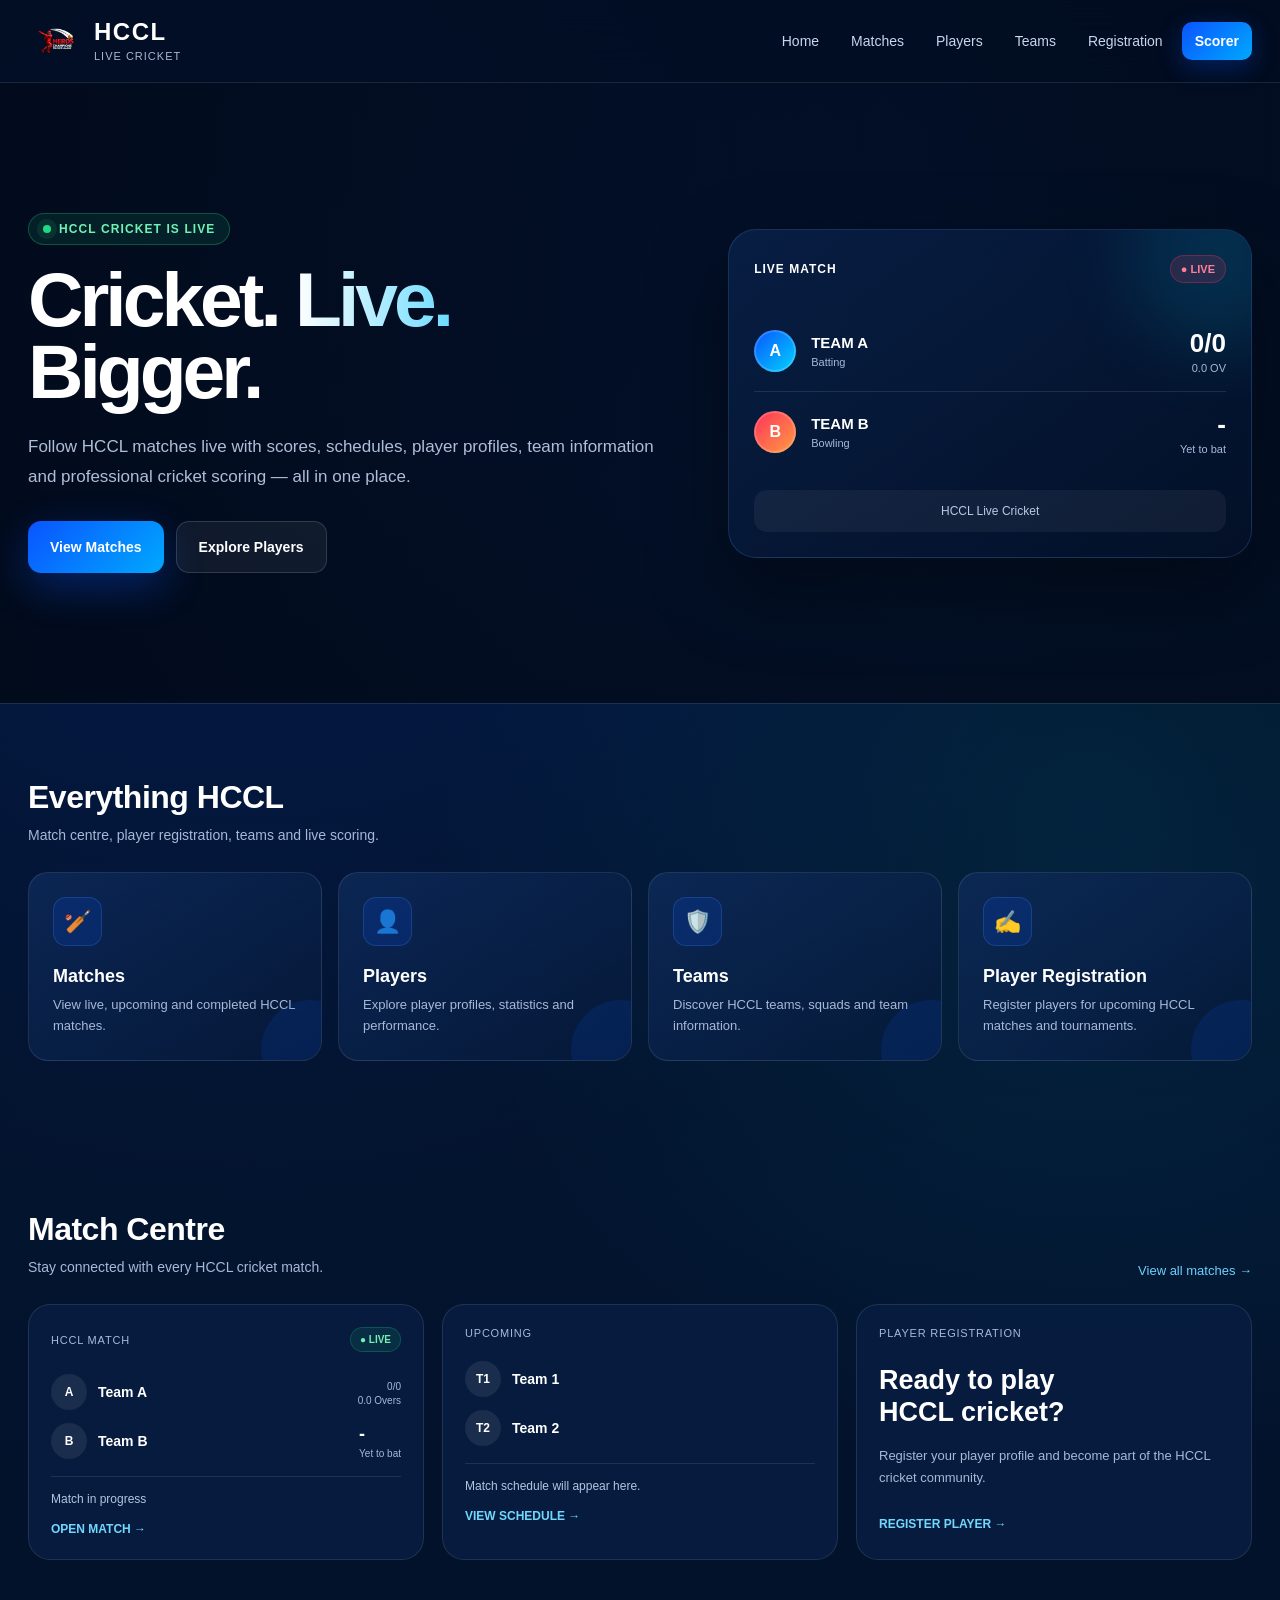
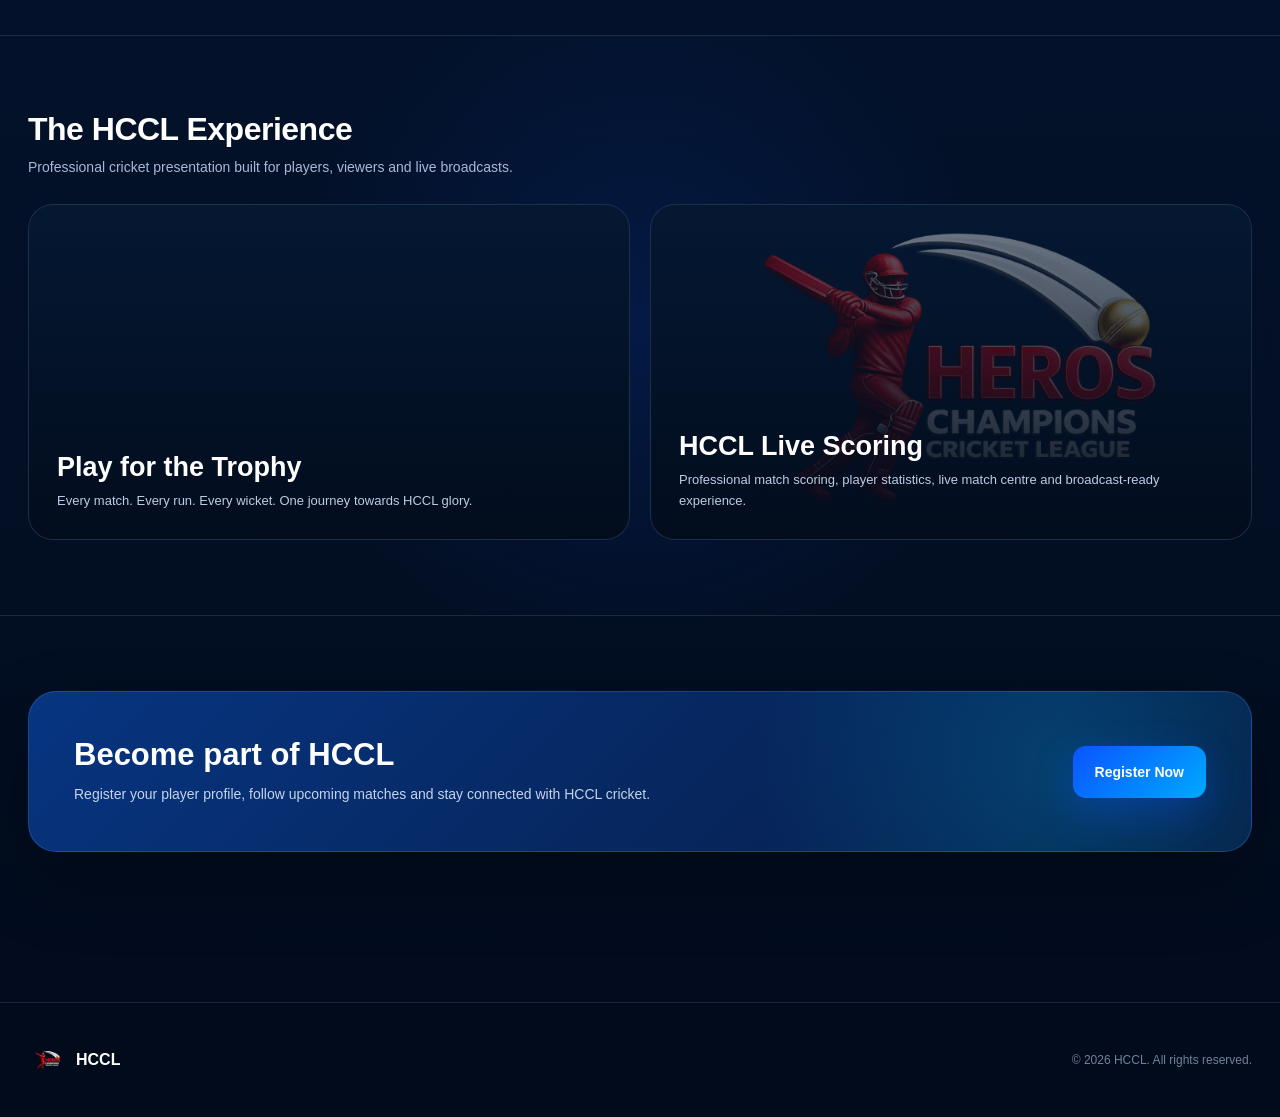
==== commit d3f1ef02: "Update print statement from 'Hello' to 'Goodbye'" ====
--- a/index.html
+++ b/index.html
@@ -3,314 +3,810 @@
 <head>
   <meta charset="UTF-8" />
   <meta name="viewport" content="width=device-width, initial-scale=1.0" />
-  <title>HCCL Live Scoreboard</title>
+
+  <title>HCCL | Live Cricket</title>
+
+  <meta
+    name="description"
+    content="HCCL Live Cricket - Live matches, schedules, teams, players and scoring."
+  />
 
   <style>
     * {
-      box-sizing: border-box;
       margin: 0;
       padding: 0;
+      box-sizing: border-box;
+    }
+
+    :root {
+      --navy: #03142f;
+      --navy2: #061d43;
+      --blue: #0a54ff;
+      --cyan: #00d4ff;
+      --white: #ffffff;
+      --muted: #a8b8d8;
+      --card: rgba(12, 36, 77, 0.78);
+      --border: rgba(255,255,255,0.10);
+      --green: #20d984;
+      --red: #ff315a;
+      --gold: #ffcc48;
+    }
+
+    html {
+      scroll-behavior: smooth;
+    }
+
+    body {
       font-family: Arial, Helvetica, sans-serif;
-    }
-
-    body {
-      background: #06162d;
+      background:
+        radial-gradient(circle at 20% 10%, rgba(10,84,255,.20), transparent 35%),
+        radial-gradient(circle at 85% 30%, rgba(0,212,255,.09), transparent 30%),
+        linear-gradient(180deg, #020d21, #03142f 45%, #020b1c);
+      min-height: 100vh;
+      color: var(--white);
+      overflow-x: hidden;
+    }
+
+    a {
+      text-decoration: none;
+      color: inherit;
+    }
+
+    button {
+      font-family: inherit;
+    }
+
+    /* HEADER */
+
+    .header {
+      position: sticky;
+      top: 0;
+      z-index: 1000;
+      background: rgba(2, 13, 33, .86);
+      backdrop-filter: blur(18px);
+      border-bottom: 1px solid var(--border);
+    }
+
+    .nav {
+      max-width: 1450px;
+      margin: auto;
+      height: 82px;
+      padding: 0 28px;
+      display: flex;
+      align-items: center;
+      justify-content: space-between;
+    }
+
+    .brand {
+      display: flex;
+      align-items: center;
+      gap: 12px;
+    }
+
+    .brand img {
+      width: 54px;
+      height: 54px;
+      object-fit: contain;
+    }
+
+    .brand-text h1 {
+      font-size: 24px;
+      letter-spacing: 1.5px;
+      line-height: 1;
+    }
+
+    .brand-text p {
+      font-size: 11px;
+      color: var(--muted);
+      margin-top: 6px;
+      letter-spacing: 1px;
+    }
+
+    .nav-links {
+      display: flex;
+      align-items: center;
+      gap: 6px;
+    }
+
+    .nav-links a {
+      color: #c8d6ef;
+      font-size: 14px;
+      padding: 11px 13px;
+      border-radius: 10px;
+      transition: .25s ease;
+    }
+
+    .nav-links a:hover {
+      background: rgba(255,255,255,.07);
       color: #fff;
-      min-height: 100vh;
-    }
-
-    .container {
+    }
+
+    .scorer-btn {
+      background: linear-gradient(135deg, #0a54ff, #00a9ff) !important;
+      color: white !important;
+      font-weight: 700;
+      box-shadow: 0 7px 25px rgba(10,84,255,.30);
+    }
+
+    .menu-btn {
+      display: none;
+      background: rgba(255,255,255,.08);
+      border: 1px solid var(--border);
+      color: white;
+      font-size: 24px;
+      width: 44px;
+      height: 44px;
+      border-radius: 11px;
+      cursor: pointer;
+    }
+
+    /* HERO */
+
+    .hero {
+      min-height: 620px;
+      position: relative;
+      overflow: hidden;
+      border-bottom: 1px solid var(--border);
+    }
+
+    .hero-video {
+      position: absolute;
+      inset: 0;
       width: 100%;
-      max-width: 1400px;
+      height: 100%;
+      object-fit: cover;
+      opacity: .19;
+      pointer-events: none;
+    }
+
+    .hero-overlay {
+      position: absolute;
+      inset: 0;
+      background:
+        linear-gradient(
+          90deg,
+          rgba(2,11,28,.98) 0%,
+          rgba(2,13,33,.91) 42%,
+          rgba(2,13,33,.62) 72%,
+          rgba(2,13,33,.82) 100%
+        ),
+        linear-gradient(
+          0deg,
+          #020d21 0%,
+          transparent 35%
+        );
+    }
+
+    .hero-grid {
+      position: relative;
+      z-index: 2;
+      max-width: 1450px;
       margin: auto;
-      padding: 20px;
-    }
-
-    .header {
+      min-height: 620px;
+      display: grid;
+      grid-template-columns: 1.1fr .9fr;
+      gap: 60px;
+      align-items: center;
+      padding: 60px 28px;
+    }
+
+    .eyebrow {
+      display: inline-flex;
+      align-items: center;
+      gap: 8px;
+      padding: 8px 14px;
+      border-radius: 50px;
+      background: rgba(32,217,132,.10);
+      border: 1px solid rgba(32,217,132,.28);
+      color: #70f1b6;
+      font-size: 12px;
+      font-weight: 700;
+      letter-spacing: 1.1px;
+      margin-bottom: 18px;
+    }
+
+    .live-dot {
+      width: 8px;
+      height: 8px;
+      border-radius: 50%;
+      background: var(--green);
+      box-shadow: 0 0 0 6px rgba(32,217,132,.10);
+      animation: pulse 1.5s infinite;
+    }
+
+    @keyframes pulse {
+      50% {
+        box-shadow: 0 0 0 10px rgba(32,217,132,0);
+      }
+    }
+
+    .hero-copy h2 {
+      font-size: clamp(46px, 6vw, 92px);
+      line-height: .94;
+      letter-spacing: -4px;
+      max-width: 820px;
+    }
+
+    .hero-copy h2 span {
+      background: linear-gradient(90deg, #ffffff, #6ddcff);
+      -webkit-background-clip: text;
+      -webkit-text-fill-color: transparent;
+    }
+
+    .hero-copy p {
+      color: #afbdd7;
+      font-size: 17px;
+      line-height: 1.75;
+      max-width: 690px;
+      margin-top: 25px;
+    }
+
+    .hero-buttons {
+      display: flex;
+      gap: 12px;
+      flex-wrap: wrap;
+      margin-top: 30px;
+    }
+
+    .primary-button,
+    .secondary-button {
+      display: inline-flex;
+      align-items: center;
+      justify-content: center;
+      min-height: 52px;
+      padding: 0 22px;
+      border-radius: 13px;
+      font-size: 14px;
+      font-weight: 700;
+      transition: transform .2s ease;
+    }
+
+    .primary-button {
+      background: linear-gradient(135deg, #0a54ff, #00a9ff);
+      color: white;
+      box-shadow: 0 14px 40px rgba(10,84,255,.33);
+    }
+
+    .secondary-button {
+      border: 1px solid rgba(255,255,255,.14);
+      background: rgba(255,255,255,.06);
+      color: white;
+    }
+
+    .primary-button:hover,
+    .secondary-button:hover {
+      transform: translateY(-2px);
+    }
+
+    /* HERO SCORE */
+
+    .hero-score-card {
+      position: relative;
+      background: linear-gradient(
+        145deg,
+        rgba(8,31,69,.94),
+        rgba(3,16,40,.92)
+      );
+      border: 1px solid rgba(96,170,255,.19);
+      border-radius: 28px;
+      padding: 25px;
+      box-shadow: 0 30px 80px rgba(0,0,0,.40);
+      overflow: hidden;
+    }
+
+    .hero-score-card::before {
+      content: "";
+      position: absolute;
+      width: 180px;
+      height: 180px;
+      border-radius: 50%;
+      background: rgba(0,212,255,.12);
+      filter: blur(35px);
+      right: -60px;
+      top: -60px;
+    }
+
+    .score-header {
       display: flex;
       justify-content: space-between;
       align-items: center;
-      padding: 18px 24px;
-      background: #0b2345;
-      border-radius: 18px;
+      position: relative;
+      z-index: 2;
+    }
+
+    .score-header strong {
+      font-size: 12px;
+      letter-spacing: 1px;
+    }
+
+    .live-pill {
+      font-size: 11px;
+      background: rgba(255,49,90,.14);
+      color: #ff7e99;
+      border: 1px solid rgba(255,49,90,.30);
+      border-radius: 30px;
+      padding: 7px 10px;
+      font-weight: bold;
+    }
+
+    .teams-score {
+      margin-top: 28px;
+      position: relative;
+      z-index: 2;
+    }
+
+    .team-line {
+      display: grid;
+      grid-template-columns: 45px 1fr auto;
+      gap: 12px;
+      align-items: center;
+      padding: 17px 0;
+      border-bottom: 1px solid var(--border);
+    }
+
+    .team-line:last-child {
+      border-bottom: none;
+    }
+
+    .team-icon {
+      width: 42px;
+      height: 42px;
+      border-radius: 50%;
+      display: grid;
+      place-items: center;
+      background: linear-gradient(135deg, #0a54ff, #00d4ff);
+      font-weight: 800;
+      box-shadow: inset 0 0 0 2px rgba(255,255,255,.16);
+    }
+
+    .team-line:nth-child(2) .team-icon {
+      background: linear-gradient(135deg, #ff315a, #ff9d42);
+    }
+
+    .team-name {
+      font-weight: 700;
+      font-size: 15px;
+    }
+
+    .team-status {
+      font-size: 11px;
+      color: var(--muted);
+      margin-top: 5px;
+    }
+
+    .score-number {
+      text-align: right;
+      font-size: 26px;
+      font-weight: 800;
+    }
+
+    .score-number small {
+      display: block;
+      color: var(--muted);
+      font-size: 11px;
+      font-weight: 500;
+      margin-top: 3px;
+    }
+
+    .match-note {
+      background: rgba(255,255,255,.05);
+      margin-top: 18px;
+      padding: 14px;
+      border-radius: 13px;
+      font-size: 12px;
+      color: #b8c8e5;
+      text-align: center;
+    }
+
+    /* SECTIONS */
+
+    .section {
+      max-width: 1450px;
+      margin: auto;
+      padding: 75px 28px;
+    }
+
+    .section-heading {
+      display: flex;
+      align-items: end;
+      justify-content: space-between;
+      margin-bottom: 26px;
+      gap: 25px;
+    }
+
+    .section-heading h3 {
+      font-size: 32px;
+      letter-spacing: -.5px;
+    }
+
+    .section-heading p {
+      color: var(--muted);
+      margin-top: 8px;
+      line-height: 1.6;
+      font-size: 14px;
+    }
+
+    .section-heading a {
+      color: #6ecfff;
+      font-size: 13px;
+      white-space: nowrap;
+    }
+
+    /* QUICK LINKS */
+
+    .quick-grid {
+      display: grid;
+      grid-template-columns: repeat(4,1fr);
+      gap: 16px;
+    }
+
+    .quick-card {
+      border-radius: 20px;
+      padding: 24px;
+      min-height: 185px;
+      background:
+        linear-gradient(
+          145deg,
+          rgba(14,43,91,.80),
+          rgba(6,25,57,.73)
+        );
+      border: 1px solid var(--border);
+      transition: .25s ease;
+      position: relative;
+      overflow: hidden;
+    }
+
+    .quick-card:hover {
+      transform: translateY(-5px);
+      border-color: rgba(0,212,255,.30);
+      box-shadow: 0 18px 55px rgba(0,0,0,.23);
+    }
+
+    .quick-card::after {
+      content: "";
+      position: absolute;
+      width: 100px;
+      height: 100px;
+      border-radius: 50%;
+      right: -40px;
+      bottom: -40px;
+      background: rgba(10,84,255,.13);
+    }
+
+    .quick-icon {
+      width: 49px;
+      height: 49px;
+      border-radius: 13px;
+      display: grid;
+      place-items: center;
+      background: rgba(10,84,255,.16);
+      border: 1px solid rgba(76,147,255,.22);
+      font-size: 22px;
       margin-bottom: 20px;
     }
 
-    .logo-area h1 {
-      font-size: 28px;
-      letter-spacing: 1px;
-    }
-
-    .logo-area p {
-      margin-top: 5px;
-      opacity: 0.7;
+    .quick-card h4 {
+      font-size: 18px;
+      margin-bottom: 8px;
+    }
+
+    .quick-card p {
+      color: var(--muted);
+      font-size: 13px;
+      line-height: 1.55;
+    }
+
+    /* LIVE MATCH CARDS */
+
+    .match-grid {
+      display: grid;
+      grid-template-columns: repeat(3,1fr);
+      gap: 18px;
+    }
+
+    .match-card {
+      background: rgba(8,30,67,.78);
+      border: 1px solid var(--border);
+      border-radius: 22px;
+      padding: 22px;
+    }
+
+    .match-top {
+      display: flex;
+      justify-content: space-between;
+      align-items: center;
+      margin-bottom: 22px;
+    }
+
+    .match-type {
+      font-size: 11px;
+      color: var(--muted);
+      text-transform: uppercase;
+      letter-spacing: .8px;
+    }
+
+    .status-live {
+      font-size: 10px;
+      color: #73efb5;
+      background: rgba(32,217,132,.10);
+      padding: 6px 9px;
+      border-radius: 20px;
+      border: 1px solid rgba(32,217,132,.22);
+      font-weight: bold;
+    }
+
+    .mini-team {
+      display: grid;
+      grid-template-columns: 36px 1fr auto;
+      gap: 11px;
+      align-items: center;
+      margin: 13px 0;
+    }
+
+    .mini-logo {
+      width: 36px;
+      height: 36px;
+      border-radius: 50%;
+      background: rgba(255,255,255,.08);
+      display: grid;
+      place-items: center;
+      font-size: 12px;
+      font-weight: bold;
+    }
+
+    .mini-name {
       font-size: 14px;
-    }
-
-    .live-badge {
-      background: #e11d48;
-      padding: 10px 18px;
-      border-radius: 30px;
+      font-weight: 700;
+    }
+
+    .mini-score {
+      font-size: 18px;
+      font-weight: 800;
+    }
+
+    .mini-score span {
+      display: block;
+      color: var(--muted);
+      font-size: 10px;
+      margin-top: 3px;
+      font-weight: normal;
+      text-align: right;
+    }
+
+    .match-result {
+      margin-top: 17px;
+      padding-top: 15px;
+      border-top: 1px solid var(--border);
+      color: #b4c5e3;
+      font-size: 12px;
+    }
+
+    .match-action {
+      display: inline-block;
+      margin-top: 16px;
+      color: #72d7ff;
+      font-size: 12px;
       font-weight: bold;
     }
 
-    .score-card {
-      background: linear-gradient(135deg, #0d2d59, #071a34);
-      border-radius: 24px;
-      padding: 25px;
-      margin-bottom: 20px;
-    }
-
-    .teams-row {
-      display: grid;
-      grid-template-columns: 1fr auto 1fr;
-      align-items: center;
-      gap: 20px;
-    }
-
-    .team {
-      display: flex;
-      align-items: center;
-      gap: 15px;
-    }
-
-    .team.right {
-      justify-content: flex-end;
-      text-align: right;
-    }
-
-    .team-logo {
-      width: 70px;
-      height: 70px;
-      border-radius: 50%;
-      object-fit: cover;
-      background: #fff;
-      border: 3px solid rgba(255,255,255,0.3);
-    }
-
-    .team-name {
-      font-size: 24px;
-      font-weight: 700;
-    }
-
-    .team-sub {
-      font-size: 13px;
-      opacity: 0.7;
-      margin-top: 4px;
-    }
-
-    .score-center {
-      text-align: center;
-      min-width: 260px;
-    }
-
-    .main-score {
-      font-size: 58px;
-      font-weight: 800;
-    }
-
-    .overs {
-      font-size: 18px;
-      margin-top: 5px;
-      color: #b9d4ff;
-    }
-
-    .run-info {
-      margin-top: 12px;
-      display: flex;
-      gap: 20px;
-      justify-content: center;
-      font-size: 14px;
-    }
-
-    .dls-box {
-      margin-top: 20px;
-      background: #ffb703;
-      color: #111827;
-      padding: 15px 20px;
-      border-radius: 14px;
-      display: none;
-      align-items: center;
-      justify-content: center;
-      gap: 35px;
-      flex-wrap: wrap;
-      font-weight: bold;
-    }
-
-    .dls-box.active {
-      display: flex;
-    }
-
-    .section-grid {
+    /* TOURNAMENT AREA */
+
+    .feature-area {
+      border-top: 1px solid var(--border);
+      border-bottom: 1px solid var(--border);
+      background:
+        radial-gradient(circle at center, rgba(10,84,255,.14), transparent 50%);
+    }
+
+    .feature-grid {
       display: grid;
       grid-template-columns: 1fr 1fr;
       gap: 20px;
-      margin-bottom: 20px;
-    }
-
-    .panel {
-      background: #0b2345;
-      border-radius: 20px;
-      padding: 22px;
-    }
-
-    .panel h2 {
-      font-size: 18px;
-      margin-bottom: 18px;
-    }
-
-    .player-card {
+    }
+
+    .feature-card {
+      border: 1px solid var(--border);
+      border-radius: 25px;
+      overflow: hidden;
+      min-height: 330px;
+      position: relative;
+      background: #051934;
+    }
+
+    .feature-card video,
+    .feature-card img {
+      width: 100%;
+      height: 330px;
+      object-fit: cover;
+      opacity: .48;
+    }
+
+    .feature-overlay {
+      position: absolute;
+      inset: 0;
+      display: flex;
+      flex-direction: column;
+      justify-content: end;
+      padding: 28px;
+      background: linear-gradient(
+        0deg,
+        rgba(2,12,28,.96),
+        rgba(2,12,28,.08)
+      );
+    }
+
+    .feature-overlay h4 {
+      font-size: 27px;
+      margin-bottom: 8px;
+    }
+
+    .feature-overlay p {
+      color: #bdcbe4;
+      font-size: 13px;
+      line-height: 1.6;
+      max-width: 500px;
+    }
+
+    /* CTA */
+
+    .cta {
+      max-width: 1395px;
+      margin: 0 auto 75px;
+      padding: 45px;
+      border-radius: 28px;
+      background:
+        radial-gradient(circle at 85% 50%, rgba(0,212,255,.18), transparent 30%),
+        linear-gradient(135deg, #073581, #061b42);
+      border: 1px solid rgba(91,160,255,.24);
+      display: flex;
+      justify-content: space-between;
+      align-items: center;
+      gap: 40px;
+      box-shadow: 0 30px 70px rgba(0,0,0,.25);
+    }
+
+    .cta h3 {
+      font-size: 31px;
+      margin-bottom: 10px;
+    }
+
+    .cta p {
+      color: #c5d3ec;
+      max-width: 720px;
+      line-height: 1.6;
+      font-size: 14px;
+    }
+
+    /* FOOTER */
+
+    .footer {
+      border-top: 1px solid var(--border);
+      padding: 38px 28px;
+      background: #020b1b;
+    }
+
+    .footer-inner {
+      max-width: 1450px;
+      margin: auto;
+      display: flex;
+      justify-content: space-between;
+      gap: 25px;
+      align-items: center;
+    }
+
+    .footer-brand {
       display: flex;
       align-items: center;
-      gap: 15px;
-      background: #102d55;
-      padding: 14px;
-      border-radius: 15px;
-      margin-bottom: 12px;
-    }
-
-    .avatar {
-      width: 62px;
-      height: 62px;
-      border-radius: 50%;
-      object-fit: cover;
-      background: #d8e3f1;
-      border: 3px solid #3b82f6;
-    }
-
-    .player-info {
-      flex: 1;
-    }
-
-    .player-info h3 {
-      font-size: 17px;
-    }
-
-    .player-info p {
-      margin-top: 5px;
-      color: #abc3e8;
-      font-size: 13px;
-    }
-
-    .player-score {
-      font-size: 24px;
-      font-weight: 700;
-    }
-
-    .controls {
-      background: #0b2345;
-      border-radius: 20px;
-      padding: 22px;
-    }
-
-    .controls h2 {
-      margin-bottom: 20px;
-    }
-
-    .control-grid {
-      display: grid;
-      grid-template-columns: repeat(4, 1fr);
-      gap: 12px;
-    }
-
-    button {
-      padding: 14px;
-      border: 0;
-      border-radius: 12px;
-      cursor: pointer;
-      font-weight: bold;
-      font-size: 15px;
-    }
-
-    .run-btn {
-      background: #2563eb;
-      color: #fff;
-    }
-
-    .four-btn {
-      background: #16a34a;
-      color: #fff;
-    }
-
-    .six-btn {
-      background: #9333ea;
-      color: #fff;
-    }
-
-    .wicket-btn {
-      background: #dc2626;
-      color: #fff;
-    }
-
-    .secondary-btn {
-      background: #334155;
-      color: #fff;
-    }
-
-    .dls-btn {
-      background: #f59e0b;
-      color: #111827;
-    }
-
-    .form-section {
-      margin-top: 20px;
-      display: grid;
-      grid-template-columns: repeat(4, 1fr);
-      gap: 12px;
-    }
-
-    input {
-      width: 100%;
-      padding: 12px;
-      border: 1px solid #355276;
-      background: #071a34;
-      color: #fff;
-      border-radius: 10px;
-      outline: none;
-    }
-
-    .avatar-controls {
-      margin-top: 20px;
-      display: grid;
-      grid-template-columns: repeat(3, 1fr);
-      gap: 12px;
-    }
-
-    .avatar-upload {
-      background: #102d55;
-      padding: 15px;
-      border-radius: 14px;
-    }
-
-    .avatar-upload label {
-      display: block;
-      font-size: 13px;
-      margin-bottom: 8px;
-    }
-
-    .avatar-upload input {
+      gap: 10px;
+      font-weight: 800;
+    }
+
+    .footer-brand img {
+      width: 38px;
+      height: 38px;
+      object-fit: contain;
+    }
+
+    .footer-copy {
+      color: #70829f;
       font-size: 12px;
     }
 
-    @media (max-width: 900px) {
-      .teams-row,
-      .section-grid {
+    /* RESPONSIVE */
+
+    @media(max-width:1100px) {
+      .nav-links {
+        display: none;
+        position: absolute;
+        left: 20px;
+        right: 20px;
+        top: 90px;
+        padding: 14px;
+        background: rgba(3,17,42,.98);
+        border: 1px solid var(--border);
+        border-radius: 17px;
+        flex-direction: column;
+        align-items: stretch;
+        box-shadow: 0 25px 60px rgba(0,0,0,.40);
+      }
+
+      .nav-links.open {
+        display: flex;
+      }
+
+      .menu-btn {
+        display: block;
+      }
+
+      .hero-grid {
         grid-template-columns: 1fr;
       }
 
-      .score-center {
-        order: 3;
-      }
-
-      .team.right {
-        justify-content: flex-start;
-        text-align: left;
-      }
-
-      .control-grid,
-      .form-section,
-      .avatar-controls {
-        grid-template-columns: repeat(2, 1fr);
+      .hero-score-card {
+        max-width: 650px;
+      }
+
+      .quick-grid {
+        grid-template-columns: repeat(2,1fr);
+      }
+
+      .match-grid {
+        grid-template-columns: repeat(2,1fr);
+      }
+    }
+
+    @media(max-width:760px) {
+      .nav {
+        height: 72px;
+        padding: 0 18px;
+      }
+
+      .brand img {
+        width: 44px;
+        height: 44px;
+      }
+
+      .brand-text h1 {
+        font-size: 20px;
+      }
+
+      .hero-grid {
+        padding: 55px 20px;
+      }
+
+      .hero-copy h2 {
+        letter-spacing: -2px;
+      }
+
+      .section {
+        padding: 55px 18px;
+      }
+
+      .section-heading {
+        align-items: start;
+        flex-direction: column;
+      }
+
+      .quick-grid,
+      .match-grid,
+      .feature-grid {
+        grid-template-columns: 1fr;
+      }
+
+      .cta {
+        margin: 0 18px 55px;
+        padding: 30px 22px;
+        flex-direction: column;
+        align-items: start;
+      }
+
+      .cta h3 {
+        font-size: 25px;
+      }
+
+      .footer-inner {
+        flex-direction: column;
+        align-items: start;
       }
     }
   </style>
@@ -318,783 +814,1085 @@
 
 <body>
 
-  <div class="container">
-
-    <div class="header">
-      <div class="logo-area">
-        <h1>HCCL 2006 SESSION 2</h1>
-        <p>Live Cricket Scoring System</p>
+  <!-- HEADER -->
+
+  <header class="header">
+    <nav class="nav">
+
+      <a href="index.html" class="brand">
+
+        <img
+          src="hccl-logo.png"
+          alt="HCCL Logo"
+          onerror="this.style.display='none'"
+        />
+
+        <div class="brand-text">
+          <h1>HCCL</h1>
+          <p>LIVE CRICKET</p>
+        </div>
+
+      </a>
+
+
+      <div class="nav-links" id="navLinks">
+
+        <a href="index.html">Home</a>
+        <a href="schedule.html">Matches</a>
+        <a href="players.html">Players</a>
+        <a href="team.html">Teams</a>
+        <a href="registration.html">Registration</a>
+        <a href="scorer.html" class="scorer-btn">
+          Scorer
+        </a>
+
       </div>
 
-      <div class="live-badge">● LIVE</div>
+
+      <button
+        class="menu-btn"
+        onclick="toggleMenu()"
+        aria-label="Menu"
+      >
+        ☰
+      </button>
+
+    </nav>
+  </header>
+
+
+  <!-- HERO -->
+
+  <section class="hero">
+
+    <video
+      class="hero-video"
+      autoplay
+      muted
+      loop
+      playsinline
+    >
+      <source
+        src="hccl-logo-animated.mp4"
+        type="video/mp4"
+      />
+    </video>
+
+    <div class="hero-overlay"></div>
+
+
+    <div class="hero-grid">
+
+      <div class="hero-copy">
+
+        <div class="eyebrow">
+          <span class="live-dot"></span>
+          HCCL CRICKET IS LIVE
+        </div>
+
+        <h2>
+          Cricket.
+          <span>Live.</span>
+          Bigger.
+        </h2>
+
+        <p>
+          Follow HCCL matches live with scores, schedules,
+          player profiles, team information and professional
+          cricket scoring — all in one place.
+        </p>
+
+        <div class="hero-buttons">
+
+          <a
+            href="schedule.html"
+            class="primary-button"
+          >
+            View Matches
+          </a>
+
+          <a
+            href="players.html"
+            class="secondary-button"
+          >
+            Explore Players
+          </a>
+
+        </div>
+
+      </div>
+
+
+      <!-- LIVE SCORE PREVIEW -->
+
+      <div class="hero-score-card">
+
+        <div class="score-header">
+
+          <strong>LIVE MATCH</strong>
+
+          <span class="live-pill">
+            ● LIVE
+          </span>
+
+        </div>
+
+
+        <div class="teams-score">
+
+          <div class="team-line">
+
+            <div class="team-icon">
+              A
+            </div>
+
+            <div>
+              <div class="team-name" id="homeTeamA">
+                TEAM A
+              </div>
+
+              <div class="team-status">
+                Batting
+              </div>
+            </div>
+
+            <div class="score-number">
+              <span id="homeScoreA">0/0</span>
+
+              <small>
+                <span id="homeOversA">0.0</span> OV
+              </small>
+            </div>
+
+          </div>
+
+
+          <div class="team-line">
+
+            <div class="team-icon">
+              B
+            </div>
+
+            <div>
+              <div class="team-name" id="homeTeamB">
+                TEAM B
+              </div>
+
+              <div class="team-status">
+                Bowling
+              </div>
+            </div>
+
+            <div class="score-number">
+              -
+              <small>Yet to bat</small>
+            </div>
+
+          </div>
+
+        </div>
+
+
+        <div
+          class="match-note"
+          id="homeMatchNote"
+        >
+          HCCL Live Cricket
+        </div>
+
+      </div>
+
     </div>
 
-
-    <div class="score-card">
-
-      <div class="teams-row">
-
-        <div class="team">
+  </section>
+
+
+  <!-- QUICK LINKS -->
+
+  <section class="section">
+
+    <div class="section-heading">
+
+      <div>
+
+        <h3>Everything HCCL</h3>
+
+        <p>
+          Match centre, player registration, teams and live scoring.
+        </p>
+
+      </div>
+
+    </div>
+
+
+    <div class="quick-grid">
+
+      <a href="schedule.html" class="quick-card">
+
+        <div class="quick-icon">🏏</div>
+
+        <h4>Matches</h4>
+
+        <p>
+          View live, upcoming and completed HCCL matches.
+        </p>
+
+      </a>
+
+
+      <a href="players.html" class="quick-card">
+
+        <div class="quick-icon">👤</div>
+
+        <h4>Players</h4>
+
+        <p>
+          Explore player profiles, statistics and performance.
+        </p>
+
+      </a>
+
+
+      <a href="team.html" class="quick-card">
+
+        <div class="quick-icon">🛡️</div>
+
+        <h4>Teams</h4>
+
+        <p>
+          Discover HCCL teams, squads and team information.
+        </p>
+
+      </a>
+
+
+      <a href="registration.html" class="quick-card">
+
+        <div class="quick-icon">✍️</div>
+
+        <h4>Player Registration</h4>
+
+        <p>
+          Register players for upcoming HCCL matches and tournaments.
+        </p>
+
+      </a>
+
+    </div>
+
+  </section>
+
+
+  <!-- MATCH CENTRE -->
+
+  <section class="section">
+
+    <div class="section-heading">
+
+      <div>
+
+        <h3>Match Centre</h3>
+
+        <p>
+          Stay connected with every HCCL cricket match.
+        </p>
+
+      </div>
+
+      <a href="schedule.html">
+        View all matches →
+      </a>
+
+    </div>
+
+
+    <div class="match-grid">
+
+      <!-- LIVE -->
+
+      <div class="match-card">
+
+        <div class="match-top">
+
+          <span class="match-type">
+            HCCL MATCH
+          </span>
+
+          <span class="status-live">
+            ● LIVE
+          </span>
+
+        </div>
+
+
+        <div class="mini-team">
+
+          <div class="mini-logo">
+            A
+          </div>
+
+          <div class="mini-name" id="matchTeamA">
+            Team A
+          </div>
+
+          <div class="mini-score">
+
+            <span id="matchScoreA">0/0</span>
+
+            <span id="matchOversA">
+              0.0 Overs
+            </span>
+
+          </div>
+
+        </div>
+
+
+        <div class="mini-team">
+
+          <div class="mini-logo">
+            B
+          </div>
+
+          <div class="mini-name" id="matchTeamB">
+            Team B
+          </div>
+
+          <div class="mini-score">
+
+            -
+
+            <span>
+              Yet to bat
+            </span>
+
+          </div>
+
+        </div>
+
+
+        <div class="match-result" id="matchStatus">
+          Match in progress
+        </div>
+
+
+        <a
+          href="match.html"
+          class="match-action"
+        >
+          OPEN MATCH →
+        </a>
+
+      </div>
+
+
+      <!-- UPCOMING -->
+
+      <div class="match-card">
+
+        <div class="match-top">
+
+          <span class="match-type">
+            UPCOMING
+          </span>
+
+        </div>
+
+        <div class="mini-team">
+
+          <div class="mini-logo">
+            T1
+          </div>
+
+          <div class="mini-name">
+            Team 1
+          </div>
+
+        </div>
+
+
+        <div class="mini-team">
+
+          <div class="mini-logo">
+            T2
+          </div>
+
+          <div class="mini-name">
+            Team 2
+          </div>
+
+        </div>
+
+
+        <div class="match-result">
+          Match schedule will appear here.
+        </div>
+
+
+        <a
+          href="schedule.html"
+          class="match-action"
+        >
+          VIEW SCHEDULE →
+        </a>
+
+      </div>
+
+
+      <!-- REGISTRATION -->
+
+      <div class="match-card">
+
+        <div class="match-top">
+
+          <span class="match-type">
+            PLAYER REGISTRATION
+          </span>
+
+        </div>
+
+
+        <div
+          style="
+            font-size:27px;
+            font-weight:800;
+            line-height:1.2;
+            margin-top:25px;
+          "
+        >
+          Ready to play
+          <br />
+          HCCL cricket?
+        </div>
+
+
+        <div
+          style="
+            color:#a8b8d8;
+            font-size:13px;
+            line-height:1.7;
+            margin-top:16px;
+          "
+        >
+          Register your player profile and become part
+          of the HCCL cricket community.
+        </div>
+
+
+        <a
+          href="registration.html"
+          class="match-action"
+          style="margin-top:28px;"
+        >
+          REGISTER PLAYER →
+        </a>
+
+      </div>
+
+    </div>
+
+  </section>
+
+
+  <!-- FEATURE AREA -->
+
+  <div class="feature-area">
+
+    <section class="section">
+
+      <div class="section-heading">
+
+        <div>
+
+          <h3>The HCCL Experience</h3>
+
+          <p>
+            Professional cricket presentation built for players,
+            viewers and live broadcasts.
+          </p>
+
+        </div>
+
+      </div>
+
+
+      <div class="feature-grid">
+
+        <div class="feature-card">
+
+          <video
+            autoplay
+            muted
+            loop
+            playsinline
+          >
+            <source
+              src="TROPHY.mp4"
+              type="video/mp4"
+            />
+          </video>
+
+
+          <div class="feature-overlay">
+
+            <h4>
+              Play for the Trophy
+            </h4>
+
+            <p>
+              Every match. Every run. Every wicket.
+              One journey towards HCCL glory.
+            </p>
+
+          </div>
+
+        </div>
+
+
+        <div class="feature-card">
+
           <img
-            class="team-logo"
-            id="teamALogo"
-            src="https://via.placeholder.com/100"
-            alt=""
+            src="hccl-logo.png"
+            alt="HCCL"
           />
 
-          <div>
-            <div class="team-name" id="teamAName">TEAM A</div>
-            <div class="team-sub">Batting</div>
+
+          <div class="feature-overlay">
+
+            <h4>
+              HCCL Live Scoring
+            </h4>
+
+            <p>
+              Professional match scoring, player statistics,
+              live match centre and broadcast-ready experience.
+            </p>
+
           </div>
+
         </div>
 
-
-        <div class="score-center">
-
-          <div class="main-score">
-            <span id="runs">0</span>/<span id="wickets">0</span>
-          </div>
-
-          <div class="overs">
-            <span id="overs">0.0</span> Overs
-          </div>
-
-          <div class="run-info">
-            <span>
-              CRR:
-              <strong id="crr">0.00</strong>
-            </span>
-
-            <span>
-              RRR:
-              <strong id="rrr">0.00</strong>
-            </span>
-          </div>
-
-        </div>
-
-
-        <div class="team right">
-
-          <div>
-            <div class="team-name" id="teamBName">TEAM B</div>
-            <div class="team-sub">Bowling</div>
-          </div>
-
-          <img
-            class="team-logo"
-            id="teamBLogo"
-            src="https://via.placeholder.com/100"
-            alt=""
-          />
-
-        </div>
-
       </div>
 
-
-      <div class="dls-box" id="dlsBox">
-
-        <span>
-          DLS TARGET:
-          <strong id="dlsTarget">-</strong>
-        </span>
-
-        <span>
-          PAR SCORE:
-          <strong id="dlsParScore">-</strong>
-        </span>
-
-        <span>
-          REVISED OVERS:
-          <strong id="revisedOvers">-</strong>
-        </span>
+    </section>
+
+  </div>
+
+
+  <!-- CTA -->
+
+  <section class="section">
+
+    <div class="cta">
+
+      <div>
+
+        <h3>
+          Become part of HCCL
+        </h3>
+
+        <p>
+          Register your player profile, follow upcoming matches
+          and stay connected with HCCL cricket.
+        </p>
 
       </div>
 
+
+      <a
+        href="registration.html"
+        class="primary-button"
+      >
+        Register Now
+      </a>
+
     </div>
 
-
-
-    <div class="section-grid">
-
-      <div class="panel">
-
-        <h2>Batting</h2>
-
-
-        <div class="player-card">
-
-          <img
-            id="strikerAvatar"
-            class="avatar"
-            src="https://via.placeholder.com/100"
-          />
-
-          <div class="player-info">
-            <h3 id="strikerName">Striker *</h3>
-            <p>
-              Balls:
-              <span id="strikerBalls">0</span>
-            </p>
-          </div>
-
-          <div class="player-score">
-            <span id="strikerRuns">0</span>
-          </div>
-
-        </div>
-
-
-
-        <div class="player-card">
-
-          <img
-            id="nonStrikerAvatar"
-            class="avatar"
-            src="https://via.placeholder.com/100"
-          />
-
-          <div class="player-info">
-            <h3 id="nonStrikerName">Non-Striker</h3>
-            <p>
-              Balls:
-              <span id="nonStrikerBalls">0</span>
-            </p>
-          </div>
-
-          <div class="player-score">
-            <span id="nonStrikerRuns">0</span>
-          </div>
-
-        </div>
+  </section>
+
+
+  <!-- FOOTER -->
+
+  <footer class="footer">
+
+    <div class="footer-inner">
+
+      <div class="footer-brand">
+
+        <img
+          src="hccl-logo.png"
+          alt="HCCL"
+          onerror="this.style.display='none'"
+        />
+
+        HCCL
 
       </div>
 
 
-
-      <div class="panel">
-
-        <h2>Bowling</h2>
-
-        <div class="player-card">
-
-          <img
-            id="bowlerAvatar"
-            class="avatar"
-            src="https://via.placeholder.com/100"
-          />
-
-          <div class="player-info">
-            <h3 id="bowlerName">Bowler</h3>
-
-            <p>
-              Overs:
-              <span id="bowlerOvers">0.0</span>
-
-              &nbsp; | &nbsp;
-
-              Wickets:
-              <span id="bowlerWickets">0</span>
-            </p>
-          </div>
-
-        </div>
-
+      <div class="footer-copy">
+        © <span id="year"></span> HCCL. All rights reserved.
       </div>
 
     </div>
 
-
-
-    <div class="controls">
-
-      <h2>Scoring Controls</h2>
-
-      <div class="control-grid">
-
-        <button class="run-btn" onclick="addRuns(1)">+1 RUN</button>
-        <button class="run-btn" onclick="addRuns(2)">+2 RUN</button>
-        <button class="run-btn" onclick="addRuns(3)">+3 RUN</button>
-
-        <button class="four-btn" onclick="addRuns(4)">FOUR</button>
-
-        <button class="six-btn" onclick="addRuns(6)">SIX</button>
-
-        <button class="wicket-btn" onclick="addWicket()">
-          WICKET
-        </button>
-
-        <button class="secondary-btn" onclick="addWide()">
-          WIDE
-        </button>
-
-        <button class="secondary-btn" onclick="addNoBall()">
-          NO BALL
-        </button>
-
-      </div>
-
-
-
-      <div class="form-section">
-
-        <input
-          type="number"
-          id="dlsTargetInput"
-          placeholder="DLS Target"
-        />
-
-        <input
-          type="number"
-          id="parScoreInput"
-          placeholder="Par Score"
-        />
-
-        <input
-          type="number"
-          step="0.1"
-          id="revisedOversInput"
-          placeholder="Revised Overs"
-        />
-
-        <button
-          class="dls-btn"
-          onclick="updateDLS()"
-        >
-          UPDATE DLS
-        </button>
-
-      </div>
-
-
-      <div class="avatar-controls">
-
-        <div class="avatar-upload">
-
-          <label>Striker Avatar</label>
-
-          <input
-            type="file"
-            accept="image/*"
-            onchange="changeAvatar(event,'strikerAvatar','strikerAvatarData')"
-          />
-
-        </div>
-
-
-        <div class="avatar-upload">
-
-          <label>Non-Striker Avatar</label>
-
-          <input
-            type="file"
-            accept="image/*"
-            onchange="changeAvatar(event,'nonStrikerAvatar','nonStrikerAvatarData')"
-          />
-
-        </div>
-
-
-        <div class="avatar-upload">
-
-          <label>Bowler Avatar</label>
-
-          <input
-            type="file"
-            accept="image/*"
-            onchange="changeAvatar(event,'bowlerAvatar','bowlerAvatarData')"
-          />
-
-        </div>
-
-      </div>
-
-
-      <div style="margin-top:20px;">
-
-        <button
-          class="secondary-btn"
-          onclick="resetMatch()"
-        >
-          RESET MATCH
-        </button>
-
-      </div>
-
-    </div>
-
-  </div>
+  </footer>
 
 
 <script>
 
-let match = JSON.parse(localStorage.getItem("hcclMatch")) || {
-
-  runs: 0,
-
-  wickets: 0,
-
-  balls: 0,
-
-  strikerRuns: 0,
-
-  strikerBalls: 0,
-
-  nonStrikerRuns: 0,
-
-  nonStrikerBalls: 0,
-
-  bowlerWickets: 0,
-
-  dlsTarget: null,
-
-  parScore: null,
-
-  revisedOvers: null
-
-};
-
-
-function saveMatch(){
-
-  localStorage.setItem(
-    "hcclMatch",
-    JSON.stringify(match)
+  /*
+  ============================================
+  HCCL HOME PAGE
+  ============================================
+  */
+
+  function toggleMenu() {
+
+    document
+      .getElementById("navLinks")
+      .classList.toggle("open");
+
+  }
+
+
+  document.getElementById("year").textContent =
+    new Date().getFullYear();
+
+
+  /*
+  ============================================
+  READ LIVE SCORE
+  ============================================
+
+  Supports both:
+  hccl_state
+  and older hccl_v4_state
+
+  Old key is read ONLY for migration.
+  Nothing displays V4 on the website.
+  ============================================
+  */
+
+
+  function getHCCLState() {
+
+    let state = null;
+
+
+    try {
+
+      state =
+        JSON.parse(
+          localStorage.getItem("hccl_state")
+        );
+
+    }
+    catch(e) {}
+
+
+    /*
+      OLD DATA MIGRATION
+    */
+
+    if (!state) {
+
+      try {
+
+        const oldState =
+          JSON.parse(
+            localStorage.getItem(
+              "hccl_v4_state"
+            )
+          );
+
+
+        if (oldState) {
+
+          state = oldState;
+
+
+          localStorage.setItem(
+            "hccl_state",
+            JSON.stringify(oldState)
+          );
+
+        }
+
+      }
+      catch(e) {}
+
+    }
+
+
+    return state;
+
+  }
+
+
+
+  function firstValue(...values) {
+
+    for (const value of values) {
+
+      if (
+        value !== undefined &&
+        value !== null &&
+        value !== ""
+      ) {
+
+        return value;
+
+      }
+
+    }
+
+    return null;
+
+  }
+
+
+
+  function updateHomepageScore() {
+
+    const state =
+      getHCCLState();
+
+
+    if (!state) {
+
+      return;
+
+    }
+
+
+    /*
+    ============================================
+    TEAM NAMES
+    ============================================
+    */
+
+
+    const teamA =
+      firstValue(
+
+        state.teamA,
+
+        state.team1,
+
+        state.battingTeam,
+
+        state.battingTeamName,
+
+        state.teamAName,
+
+        state.team1Name
+
+      ) || "TEAM A";
+
+
+    const teamB =
+      firstValue(
+
+        state.teamB,
+
+        state.team2,
+
+        state.bowlingTeam,
+
+        state.bowlingTeamName,
+
+        state.teamBName,
+
+        state.team2Name
+
+      ) || "TEAM B";
+
+
+
+    /*
+    ============================================
+    SCORE
+    ============================================
+    */
+
+
+    const runs =
+      Number(
+
+        firstValue(
+
+          state.runs,
+
+          state.score,
+
+          state.totalRuns
+
+        )
+
+      ) || 0;
+
+
+
+    const wickets =
+      Number(
+
+        firstValue(
+
+          state.wickets,
+
+          state.wkts,
+
+          state.totalWickets
+
+        )
+
+      ) || 0;
+
+
+
+    /*
+    ============================================
+    OVERS
+    ============================================
+    */
+
+
+    let overs =
+      firstValue(
+
+        state.overs,
+
+        state.currentOvers
+
+      );
+
+
+    if (
+      overs === null &&
+      state.balls !== undefined
+    ) {
+
+      const balls =
+        Number(state.balls) || 0;
+
+
+      overs =
+        Math.floor(balls / 6)
+        + "."
+        + (balls % 6);
+
+    }
+
+
+    if (overs === null) {
+
+      overs = "0.0";
+
+    }
+
+
+
+    /*
+    ============================================
+    HOME HERO
+    ============================================
+    */
+
+
+    document.getElementById(
+      "homeTeamA"
+    ).textContent = teamA;
+
+
+    document.getElementById(
+      "homeTeamB"
+    ).textContent = teamB;
+
+
+    document.getElementById(
+      "homeScoreA"
+    ).textContent =
+      runs + "/" + wickets;
+
+
+    document.getElementById(
+      "homeOversA"
+    ).textContent = overs;
+
+
+
+    /*
+    ============================================
+    MATCH CARD
+    ============================================
+    */
+
+
+    document.getElementById(
+      "matchTeamA"
+    ).textContent = teamA;
+
+
+    document.getElementById(
+      "matchTeamB"
+    ).textContent = teamB;
+
+
+    document.getElementById(
+      "matchScoreA"
+    ).textContent =
+      runs + "/" + wickets;
+
+
+    document.getElementById(
+      "matchOversA"
+    ).textContent =
+      overs + " Overs";
+
+
+
+    /*
+    ============================================
+    MATCH STATUS / DLS
+    ============================================
+    */
+
+
+    const dlsTarget =
+      firstValue(
+
+        state.dlsTarget,
+
+        state.revisedTarget,
+
+        state.target
+
+      );
+
+
+    const revisedOvers =
+      firstValue(
+
+        state.revisedOvers,
+
+        state.dlsOvers
+
+      );
+
+
+    if (dlsTarget) {
+
+      let text =
+        "DLS Target: " +
+        dlsTarget;
+
+
+      if (revisedOvers) {
+
+        text +=
+          " in " +
+          revisedOvers +
+          " overs";
+
+      }
+
+
+      document.getElementById(
+        "homeMatchNote"
+      ).textContent = text;
+
+
+      document.getElementById(
+        "matchStatus"
+      ).textContent = text;
+
+    }
+
+    else {
+
+      const matchMessage =
+        firstValue(
+
+          state.status,
+
+          state.matchStatus,
+
+          state.message
+
+        );
+
+
+      if (matchMessage) {
+
+        document.getElementById(
+          "homeMatchNote"
+        ).textContent =
+          matchMessage;
+
+
+        document.getElementById(
+          "matchStatus"
+        ).textContent =
+          matchMessage;
+
+      }
+
+    }
+
+  }
+
+
+
+  /*
+  ============================================
+  INITIAL LOAD
+  ============================================
+  */
+
+
+  updateHomepageScore();
+
+
+
+  /*
+  ============================================
+  SAME BROWSER LIVE SYNC
+  ============================================
+  */
+
+
+  window.addEventListener(
+    "storage",
+
+    function(event) {
+
+      if (
+        event.key === "hccl_state" ||
+        event.key === "hccl_v4_state"
+      ) {
+
+        updateHomepageScore();
+
+      }
+
+    }
   );
 
-}
-
-
-function calculateOvers(){
-
-  const completedOvers =
-    Math.floor(match.balls / 6);
-
-  const remainingBalls =
-    match.balls % 6;
-
-  return completedOvers + "." + remainingBalls;
-
-}
-
-
-function calculateCRR(){
-
-  if(match.balls === 0){
-    return "0.00";
-  }
-
-  return (
-    match.runs /
-    (match.balls / 6)
-  ).toFixed(2);
-
-}
-
-
-function calculateRRR(){
-
-  if(
-    !match.dlsTarget ||
-    !match.revisedOvers
-  ){
-    return "0.00";
-  }
-
-  const totalBalls =
-    Math.round(match.revisedOvers * 6);
-
-  const ballsLeft =
-    totalBalls - match.balls;
-
-  const runsNeeded =
-    match.dlsTarget - match.runs;
-
-  if(
-    ballsLeft <= 0 ||
-    runsNeeded <= 0
-  ){
-    return "0.00";
-  }
-
-  return (
-    runsNeeded /
-    (ballsLeft / 6)
-  ).toFixed(2);
-
-}
-
-
-
-function render(){
-
-  document.getElementById("runs").textContent =
-    match.runs;
-
-  document.getElementById("wickets").textContent =
-    match.wickets;
-
-  document.getElementById("overs").textContent =
-    calculateOvers();
-
-  document.getElementById("bowlerOvers").textContent =
-    calculateOvers();
-
-  document.getElementById("crr").textContent =
-    calculateCRR();
-
-  document.getElementById("rrr").textContent =
-    calculateRRR();
-
-
-  document.getElementById("strikerRuns").textContent =
-    match.strikerRuns;
-
-  document.getElementById("strikerBalls").textContent =
-    match.strikerBalls;
-
-
-  document.getElementById("nonStrikerRuns").textContent =
-    match.nonStrikerRuns;
-
-  document.getElementById("nonStrikerBalls").textContent =
-    match.nonStrikerBalls;
-
-
-  document.getElementById("bowlerWickets").textContent =
-    match.bowlerWickets;
-
-
-
-  if(match.dlsTarget){
-
-    document
-      .getElementById("dlsBox")
-      .classList.add("active");
-
-
-    document.getElementById("dlsTarget").textContent =
-      match.dlsTarget;
-
-
-    document.getElementById("dlsParScore").textContent =
-      match.parScore || "-";
-
-
-    document.getElementById("revisedOvers").textContent =
-      match.revisedOvers
-        ? match.revisedOvers + " Overs"
-        : "-";
-
-  }else{
-
-    document
-      .getElementById("dlsBox")
-      .classList.remove("active");
-
-  }
-
-
-  saveMatch();
-
-}
-
-
-
-function addRuns(runs){
-
-  match.runs += runs;
-
-  match.strikerRuns += runs;
-
-  match.strikerBalls++;
-
-  match.balls++;
-
-
-  if(
-    runs === 1 ||
-    runs === 3
-  ){
-
-    swapStrike();
-
-  }
-
-
-  if(match.balls % 6 === 0){
-
-    swapStrike();
-
-  }
-
-
-  render();
-
-}
-
-
-
-function addWicket(){
-
-  if(match.wickets >= 10){
-    return;
-  }
-
-  match.wickets++;
-
-  match.strikerBalls++;
-
-  match.balls++;
-
-  match.bowlerWickets++;
-
-  match.strikerRuns = 0;
-
-  match.strikerBalls = 0;
-
-  render();
-
-}
-
-
-
-function addWide(){
-
-  match.runs++;
-
-  render();
-
-}
-
-
-
-function addNoBall(){
-
-  match.runs++;
-
-  render();
-
-}
-
-
-
-function swapStrike(){
-
-  const tempRuns =
-    match.strikerRuns;
-
-  const tempBalls =
-    match.strikerBalls;
-
-
-  match.strikerRuns =
-    match.nonStrikerRuns;
-
-  match.strikerBalls =
-    match.nonStrikerBalls;
-
-
-  match.nonStrikerRuns =
-    tempRuns;
-
-  match.nonStrikerBalls =
-    tempBalls;
-
-}
-
-
-
-function updateDLS(){
-
-  const target =
-    Number(
-      document.getElementById("dlsTargetInput").value
-    );
-
-  const parScore =
-    Number(
-      document.getElementById("parScoreInput").value
-    );
-
-  const revisedOvers =
-    Number(
-      document.getElementById("revisedOversInput").value
-    );
-
-
-  if(!target){
-
-    alert("Enter DLS Target");
-
-    return;
-
-  }
-
-
-  match.dlsTarget =
-    target;
-
-  match.parScore =
-    parScore || null;
-
-  match.revisedOvers =
-    revisedOvers || null;
-
-
-  render();
-
-}
-
-
-
-function changeAvatar(
-  event,
-  elementId,
-  storageKey
-){
-
-  const file =
-    event.target.files[0];
-
-  if(!file){
-    return;
-  }
-
-
-  const reader =
-    new FileReader();
-
-
-  reader.onload =
-    function(e){
-
-      const imageData =
-        e.target.result;
-
-
-      document
-        .getElementById(elementId)
-        .src =
-        imageData;
-
-
-      localStorage.setItem(
-        storageKey,
-        imageData
-      );
-
-    };
-
-
-  reader.readAsDataURL(file);
-
-}
-
-
-
-function loadAvatars(){
-
-  const striker =
-    localStorage.getItem(
-      "strikerAvatarData"
-    );
-
-  const nonStriker =
-    localStorage.getItem(
-      "nonStrikerAvatarData"
-    );
-
-  const bowler =
-    localStorage.getItem(
-      "bowlerAvatarData"
-    );
-
-
-  if(striker){
-
-    document.getElementById(
-      "strikerAvatar"
-    ).src = striker;
-
-  }
-
-
-  if(nonStriker){
-
-    document.getElementById(
-      "nonStrikerAvatar"
-    ).src = nonStriker;
-
-  }
-
-
-  if(bowler){
-
-    document.getElementById(
-      "bowlerAvatar"
-    ).src = bowler;
-
-  }
-
-}
-
-
-
-function resetMatch(){
-
-  const confirmReset =
-    confirm(
-      "Are you sure you want to reset the match?"
-    );
-
-  if(!confirmReset){
-    return;
-  }
-
-
-  localStorage.removeItem(
-    "hcclMatch"
+
+
+  /*
+  ============================================
+  REFRESH SCORE EVERY 1 SECOND
+  ============================================
+  */
+
+
+  setInterval(
+    updateHomepageScore,
+    1000
   );
-
-
-  match = {
-
-    runs:0,
-
-    wickets:0,
-
-    balls:0,
-
-    strikerRuns:0,
-
-    strikerBalls:0,
-
-    nonStrikerRuns:0,
-
-    nonStrikerBalls:0,
-
-    bowlerWickets:0,
-
-    dlsTarget:null,
-
-    parScore:null,
-
-    revisedOvers:null
-
-  };
-
-
-  render();
-
-}
-
-
-
-loadAvatars();
-
-render();
 
 </script>
 
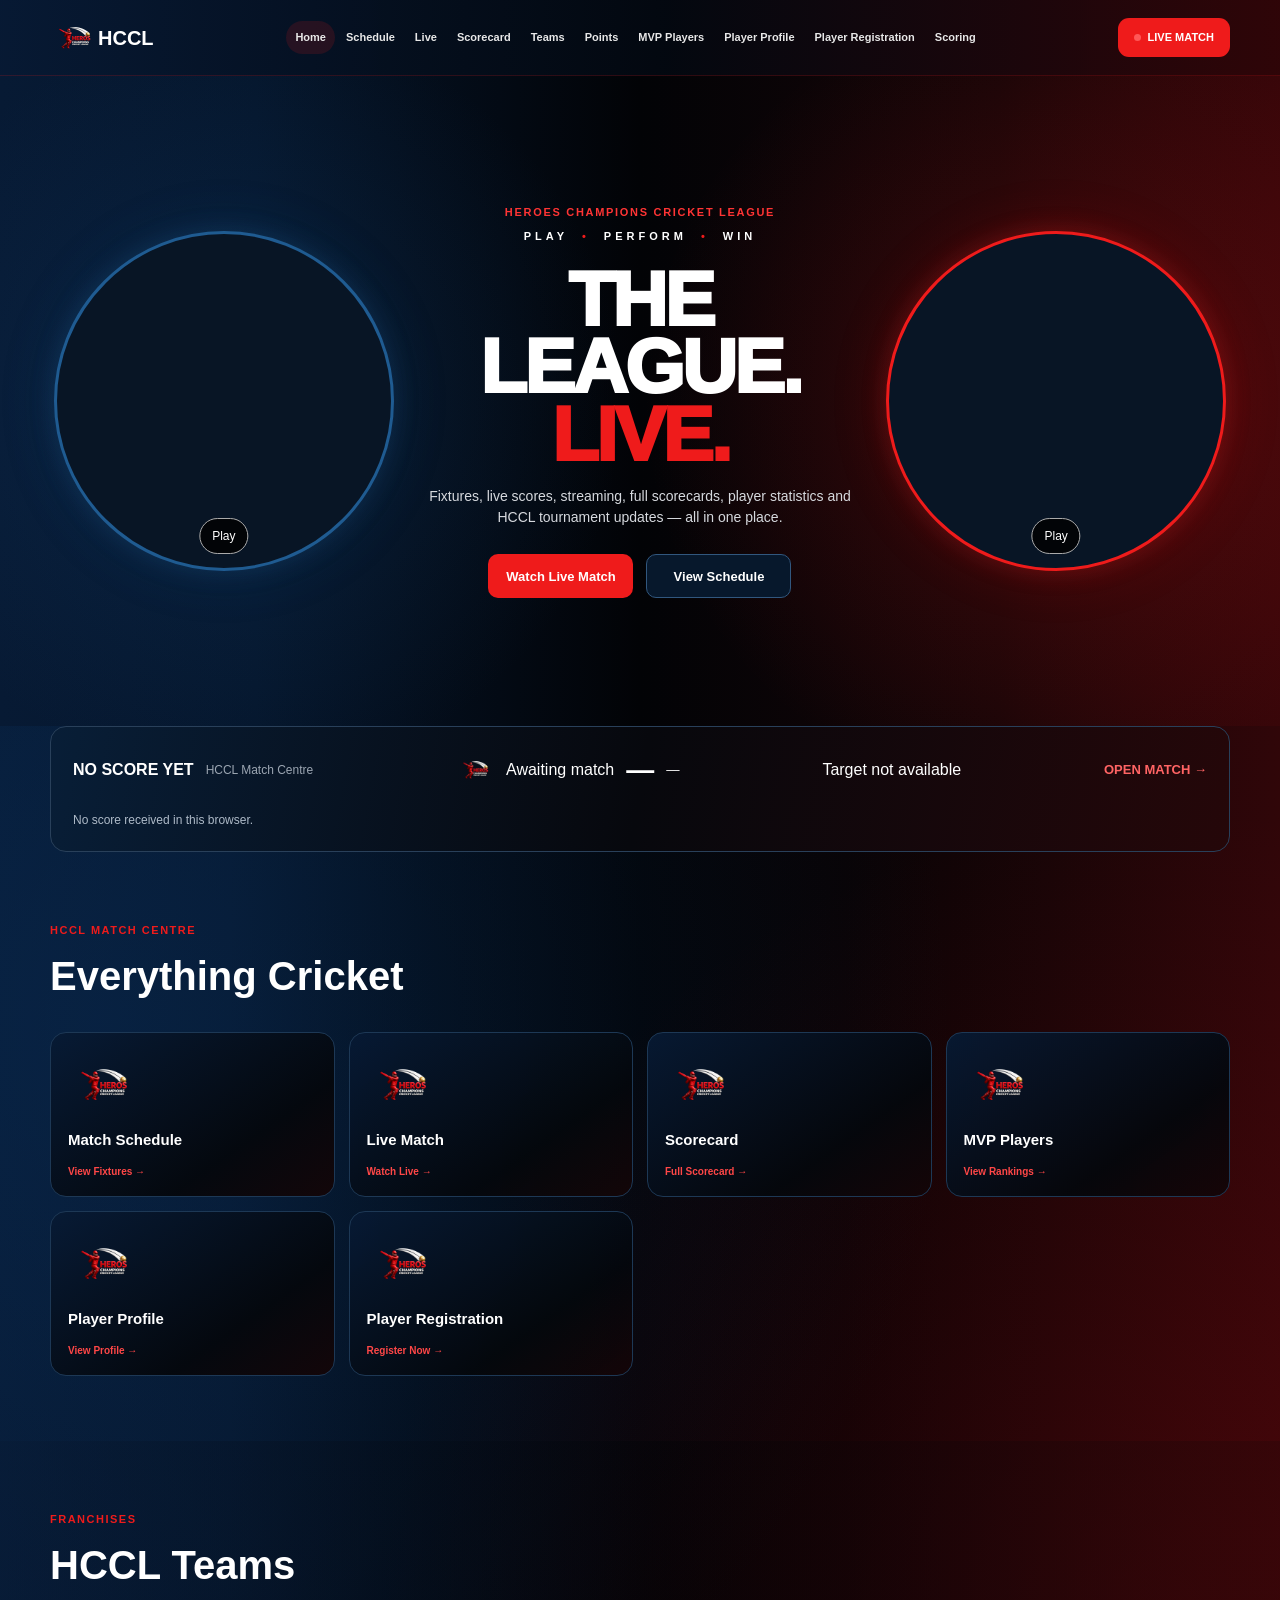
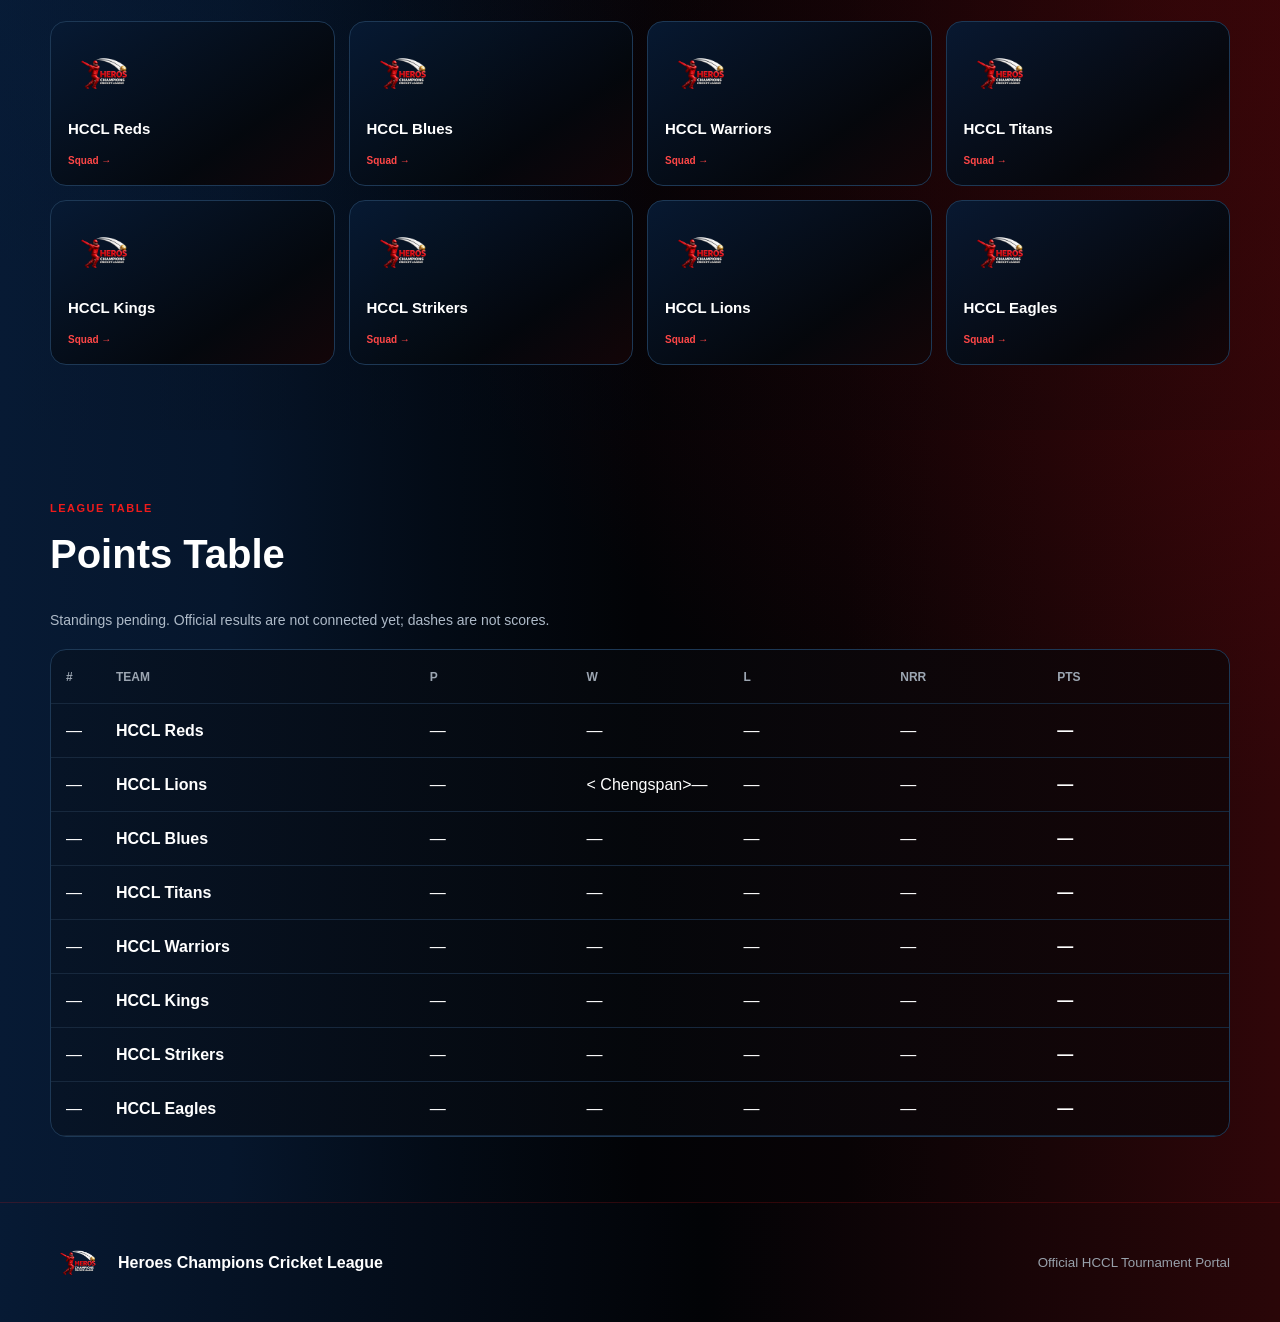
==== commit 389d36e0: "Update print statement from 'Hello' to 'Goodbye'" ====
--- a/index.html
+++ b/index.html
@@ -1,1899 +1,1363 @@
-<!DOCTYPE html>
+<!doctype html>
 <html lang="en">
 <head>
-  <meta charset="UTF-8" />
-  <meta name="viewport" content="width=device-width, initial-scale=1.0" />
-
-  <title>HCCL | Live Cricket</title>
-
-  <meta
-    name="description"
-    content="HCCL Live Cricket - Live matches, schedules, teams, players and scoring."
-  />
-
-  <style>
-    * {
-      margin: 0;
-      padding: 0;
-      box-sizing: border-box;
+<meta charset="utf-8">
+<meta name="viewport" content="width=device-width,initial-scale=1">
+<title>HCCL — Heroes Champions Cricket League</title>
+
+<style>
+:root {
+  --navy: #071a34;
+  --black: #020306;
+  --red: #ef1b1b;
+  --muted: #9ca6b2;
+  --line: #203a58;
+  --max: 1180px;
+}
+
+* {
+  box-sizing: border-box;
+  margin: 0;
+  padding: 0;
+}
+
+html {
+  scroll-behavior: smooth;
+}
+
+body {
+  min-height: 100vh;
+  font-family: Arial, Helvetica, sans-serif;
+  color: #fff;
+  line-height: 1.5;
+  overflow-x: hidden;
+  background:
+    radial-gradient(circle at 8% 35%, rgba(10,55,105,.30), transparent 38%),
+    radial-gradient(circle at 92% 55%, rgba(150,5,12,.22), transparent 40%),
+    linear-gradient(
+      90deg,
+      #071a34 0%,
+      #06162c 18%,
+      #030b16 34%,
+      #020306 50%,
+      #080305 66%,
+      #190507 82%,
+      #300609 100%
+    );
+}
+
+a {
+  color: inherit;
+  text-decoration: none;
+}
+
+img,
+video {
+  display: block;
+  max-width: 100%;
+}
+
+button,
+input,
+select,
+textarea {
+  font-family: inherit;
+}
+
+section[id] {
+  scroll-margin-top: 95px;
+}
+
+:focus-visible {
+  outline: 3px solid #f3cf61;
+  outline-offset: 4px;
+}
+
+/* HEADER */
+
+.nav {
+  position: sticky;
+  top: 0;
+  z-index: 1000;
+  min-height: 76px;
+  display: flex;
+  align-items: center;
+  justify-content: space-between;
+  gap: 14px;
+  padding: 7px max(16px, calc((100% - 1180px)/2));
+  background: linear-gradient(
+    90deg,
+    rgba(7,26,52,.97),
+    rgba(3,8,16,.97) 52%,
+    rgba(47,5,8,.97)
+  );
+  border-bottom: 1px solid rgba(239,27,27,.18);
+}
+
+.logo {
+  display: flex;
+  align-items: center;
+  white-space: nowrap;
+}
+
+.nav .logo img {
+  width: 48px;
+  height: 48px;
+  object-fit: contain;
+}
+
+.logo span {
+  font-size: 20px;
+  font-weight: 900;
+}
+
+.nav nav {
+  flex: 1;
+  display: flex;
+  align-items: center;
+  justify-content: center;
+  gap: 2px;
+}
+
+.nav nav a {
+  padding: 8px 9px;
+  border-radius: 999px;
+  color: #e8e8e8;
+  font-size: 11px;
+  font-weight: 800;
+  white-space: nowrap;
+}
+
+.nav nav a:hover,
+.nav nav a.active {
+  background: rgba(239,27,27,.14);
+}
+
+.live-nav {
+  display: inline-flex;
+  align-items: center;
+  gap: 7px;
+  padding: 11px 16px;
+  border-radius: 11px;
+  background: #ef1b1b;
+  font-size: 11px;
+  font-weight: 900;
+  white-space: nowrap;
+}
+
+.live-nav i {
+  width: 7px;
+  height: 7px;
+  border-radius: 50%;
+  background: #ff5757;
+}
+
+.menu-toggle {
+  display: none;
+  color: white;
+  background: #10243a;
+  border: 1px solid #31577e;
+  border-radius: 9px;
+  padding: 10px 14px;
+  font-size: 15px;
+  min-height: 44px;
+  cursor: pointer;
+}
+
+/* MAIN HERO */
+
+.hero {
+  min-height: 650px;
+  display: grid;
+  grid-template-columns:
+    minmax(0,1fr)
+    minmax(0,1.25fr)
+    minmax(0,1fr);
+  align-items: center;
+  gap: 25px;
+  padding: 52px max(20px, calc((100% - var(--max))/2));
+  overflow: hidden;
+  background:
+    radial-gradient(circle at 19% 50%, rgba(20,67,116,.27), transparent 35%),
+    radial-gradient(circle at 82% 50%, rgba(239,27,27,.20), transparent 37%),
+    linear-gradient(
+      90deg,
+      #071a34 0%,
+      #05162c 20%,
+      #020306 50%,
+      #160507 78%,
+      #380609 100%
+    );
+}
+
+.hero-side {
+  min-width: 0;
+  min-height: 430px;
+  display: flex;
+  align-items: center;
+  justify-content: center;
+}
+
+/* TWO VIDEO CIRCLES */
+
+.hero-circle {
+  position: relative;
+  width: min(100%,340px);
+  aspect-ratio: 1/1;
+  flex: 0 0 auto;
+  overflow: hidden;
+  border-radius: 50%;
+  display: flex;
+  align-items: center;
+  justify-content: center;
+  background: #081525;
+}
+
+.hero-circle video {
+  position: absolute;
+  inset: 0;
+  width: 100%;
+  height: 100%;
+  min-width: 100%;
+  min-height: 100%;
+  max-width: none;
+  object-fit: cover;
+  object-position: center;
+  border-radius: 50%;
+  clip-path: circle(49.9% at 50% 50%);
+  transform: scale(1.01);
+}
+
+.trophy-circle {
+  border: 3px solid #1f5b91;
+  box-shadow:
+    0 0 25px rgba(31,91,145,.28),
+    0 0 60px rgba(31,91,145,.14);
+}
+
+.league-circle {
+  border: 3px solid #ef1b1b;
+  box-shadow:
+    0 0 25px rgba(239,27,27,.25),
+    0 0 60px rgba(239,27,27,.13);
+}
+
+.video-toggle {
+  position: absolute;
+  bottom: 14px;
+  left: 50%;
+  transform: translateX(-50%);
+  z-index: 2;
+  color: #fff;
+  background: rgba(0,0,0,.8);
+  border: 1px solid #aaa;
+  border-radius: 20px;
+  padding: 6px 12px;
+  min-height: 36px;
+  cursor: pointer;
+  font-size: 12px;
+}
+
+.video-toggle[hidden] {
+  display: none;
+}
+
+/* CENTER TITLE */
+
+.hero-center {
+  position: relative;
+  z-index: 3;
+  min-width: 0;
+  display: flex;
+  flex-direction: column;
+  align-items: center;
+  justify-content: center;
+  text-align: center;
+}
+
+.hero-main-tag,
+.hero-center .tag {
+  color: #ff3434;
+  font-size: 11px;
+  font-weight: 900;
+  letter-spacing: 1.7px;
+}
+
+.hero-tagline {
+  margin: 8px 0 17px;
+  color: #fff;
+  font-size: 11px;
+  font-weight: 900;
+  letter-spacing: 4px;
+}
+
+.hero-tagline i {
+  color: #ef1b1b;
+  font-style: normal;
+  margin: 0 7px;
+}
+
+.hero-center h1 {
+  margin: 4px 0 18px;
+  font-size: clamp(52px,6vw,86px);
+  line-height: .88;
+  letter-spacing: -3px;
+  font-weight: 1000;
+}
+
+.hero-center h1 em {
+  color: #ef1b1b;
+  font-style: normal;
+}
+
+.hero-center p {
+  max-width: 540px;
+  color: #d6d9de;
+  font-size: 14px;
+}
+
+.hero-actions {
+  margin-top: 26px;
+  display: flex;
+  gap: 13px;
+  justify-content: center;
+}
+
+.primary,
+.secondary {
+  min-width: 145px;
+  min-height: 44px;
+  display: inline-flex;
+  align-items: center;
+  justify-content: center;
+  padding: 0 17px;
+  border-radius: 10px;
+  font-size: 13px;
+  font-weight: 900;
+}
+
+.primary {
+  background: #ef1b1b;
+}
+
+.secondary {
+  background: #07182c;
+  border: 1px solid #31577e;
+}
+
+/* SCORE STRIP */
+
+.live-strip {
+  width: min(1180px,calc(100% - 32px));
+  margin: 0 auto;
+  display: flex;
+  gap: 20px;
+  align-items: center;
+  justify-content: space-between;
+  padding: 22px;
+  border: 1px solid #29405a;
+  border-radius: 16px;
+  background: linear-gradient(100deg,#081e37,#07080d,#250709);
+  flex-wrap: wrap;
+}
+
+.live-title,
+.live-team {
+  display: flex;
+  gap: 12px;
+  align-items: center;
+  flex-wrap: wrap;
+}
+
+.live-title small {
+  display: block;
+  color: #9ca6b2;
+  font-size: 12px;
+}
+
+.live-team strong {
+  font-size: 28px;
+}
+
+.live-team img {
+  width: 38px;
+  height: 38px;
+  object-fit: contain;
+}
+
+.live-note {
+  flex-basis: 100%;
+  font-size: 12px;
+  color: #aebac8;
+}
+
+.live-strip > a {
+  color: #ff6464;
+  font-size: 13px;
+  font-weight: bold;
+}
+
+/* SECTIONS */
+
+.section {
+  width: min(var(--max),calc(100% - 32px));
+  margin: auto;
+  padding: 65px 0;
+  background: transparent;
+}
+
+.section.dark {
+  width: 100%;
+  max-width: none;
+  padding-left: max(16px,calc((100% - var(--max))/2));
+  padding-right: max(16px,calc((100% - var(--max))/2));
+  background: linear-gradient(
+    90deg,
+    rgba(7,26,52,.48),
+    rgba(2,3,6,.45) 52%,
+    rgba(42,6,8,.45)
+  );
+}
+
+.section-head {
+  margin-bottom: 26px;
+}
+
+.section-head .tag {
+  color: #ef1b1b;
+  font-size: 11px;
+  font-weight: 900;
+  letter-spacing: 1.5px;
+}
+
+.section-head h2 {
+  margin-top: 5px;
+  font-size: clamp(28px,4vw,40px);
+}
+
+/* TEAM CARDS */
+
+.teams {
+  display: grid;
+  grid-template-columns: repeat(4,1fr);
+  gap: 14px;
+}
+
+.team-card {
+  min-height: 165px;
+  display: flex;
+  flex-direction: column;
+  justify-content: flex-end;
+  align-items: flex-start;
+  padding: 17px;
+  gap: 8px;
+  border: 1px solid #1d3855;
+  border-radius: 16px;
+  transition: transform .2s,border-color .2s;
+  background: linear-gradient(
+    145deg,
+    rgba(7,26,52,.94),
+    rgba(4,7,12,.95) 68%,
+    rgba(20,5,7,.94)
+  );
+}
+
+.team-card:hover {
+  transform: translateY(-3px);
+  border-color: #e83a3a;
+}
+
+.team-card img {
+  width: 70px;
+  height: 70px;
+  object-fit: contain;
+  margin-bottom: auto;
+}
+
+.team-card b {
+  font-size: 15px;
+}
+
+.team-card span {
+  margin-top: 5px;
+  color: #ff4747;
+  font-size: 10px;
+  font-weight: 900;
+}
+
+/* POINTS TABLE */
+
+.standings-note {
+  color: #aebac8;
+  font-size: 14px;
+  margin-bottom: 18px;
+}
+
+.points {
+  overflow-x: auto;
+  border: 1px solid #1d3855;
+  border-radius: 16px;
+  background: linear-gradient(
+    90deg,
+    rgba(7,20,38,.95),
+    rgba(5,7,11,.95),
+    rgba(20,5,7,.95)
+  );
+}
+
+.points > div {
+  min-height: 54px;
+  min-width: 640px;
+  display: grid;
+  grid-template-columns:
+    50px
+    minmax(170px,2fr)
+    repeat(5,minmax(60px,1fr));
+  align-items: center;
+  padding: 0 15px;
+  border-bottom: 1px solid #17283d;
+}
+
+.pt-head {
+  color: #9ca6b2;
+  font-size: 12px;
+  font-weight: bold;
+}
+
+/* FOOTER */
+
+footer {
+  min-height: 120px;
+  display: flex;
+  align-items: center;
+  gap: 14px;
+  padding: 24px max(20px,calc((100% - var(--max))/2));
+  background: linear-gradient(90deg,#071a34,#020306 55%,#2a0608);
+  border-top: 1px solid rgba(239,27,27,.18);
+  color: #98a1ab;
+}
+
+footer img {
+  width: 54px;
+}
+
+footer span {
+  color: #fff;
+  font-weight: 900;
+}
+
+footer small {
+  margin-left: auto;
+}
+
+/* TABLET */
+
+@media(max-width:1250px) {
+  .nav {
+    flex-wrap: wrap;
+    padding: 10px 18px;
+    min-height: 70px;
+  }
+
+  .menu-toggle {
+    display: block;
+    margin-left: auto;
+  }
+
+  .nav nav {
+    display: none;
+    flex-basis: 100%;
+    order: 4;
+    flex-wrap: wrap;
+    justify-content: flex-start;
+    padding: 10px 0;
+  }
+
+  .nav nav.open {
+    display: flex;
+  }
+
+  .nav nav a {
+    font-size: 14px;
+    padding: 12px;
+  }
+
+  .hero {
+    padding: 48px 24px;
+    gap: 20px;
+    min-height: 580px;
+  }
+
+  .hero-side {
+    min-height: 300px;
+  }
+
+  .hero-center h1 {
+    font-size: clamp(46px,6.3vw,78px);
+  }
+
+  .hero-actions {
+    flex-wrap: wrap;
+    gap: 10px;
+  }
+
+  .primary,
+  .secondary {
+    min-width: 0;
+    min-height: 46px;
+    padding: 12px 16px;
+  }
+}
+
+/* MOBILE */
+
+@media(max-width:760px) {
+  .nav {
+    gap: 10px;
+    padding: 10px 14px;
+  }
+
+  .nav .logo img {
+    width: 42px;
+    height: 42px;
+  }
+
+  .logo span {
+    font-size: 21px;
+  }
+
+  .live-nav {
+    display: none;
+  }
+
+  .hero {
+    grid-template-columns: repeat(2,minmax(0,1fr));
+    grid-template-areas:
+      "title title"
+      "trophy league";
+    gap: 28px 18px;
+    padding: 38px 18px 44px;
+    min-height: 0;
+  }
+
+  .hero-center {
+    grid-area: title;
+    padding: 0;
+  }
+
+  .trophy-side {
+    grid-area: trophy;
+  }
+
+  .league-side {
+    grid-area: league;
+  }
+
+  .hero-side {
+    min-height: 0;
+  }
+
+  .hero-circle {
+    width: min(100%,230px);
+  }
+
+  .hero-center h1 {
+    font-size: clamp(58px,14vw,82px);
+    letter-spacing: -2px;
+    line-height: .94;
+    margin: 12px 0 20px;
+  }
+
+  .hero-center .tag {
+    font-size: 10px;
+    letter-spacing: 1.5px;
+  }
+
+  .hero-tagline {
+    font-size: 11px;
+    letter-spacing: 2.5px;
+    margin: 8px 0;
+  }
+
+  .hero-center p {
+    font-size: 14px;
+    line-height: 1.65;
+    max-width: 440px;
+  }
+
+  .hero-actions {
+    margin-top: 22px;
+    width: 100%;
+    gap: 10px;
+  }
+
+  .primary,
+  .secondary {
+    font-size: 13px;
+    flex: 1;
+    max-width: 220px;
+    padding: 12px 10px;
+    min-height: 46px;
+  }
+
+  .teams {
+    grid-template-columns: repeat(2,minmax(0,1fr));
+  }
+
+  .team-card {
+    padding: 16px;
+    min-width: 0;
+  }
+
+  .team-card b {
+    font-size: 14px;
+  }
+
+  .section {
+    padding: 42px 0;
+  }
+
+  .live-strip {
+    padding: 18px;
+    gap: 16px;
+  }
+
+  .live-title {
+    flex-basis: 100%;
+  }
+
+  .live-team {
+    gap: 8px;
+  }
+
+  .live-note {
+    line-height: 1.6;
+  }
+
+  footer {
+    padding: 24px 16px;
+    flex-wrap: wrap;
+  }
+
+  footer small {
+    flex-basis: 100%;
+    margin-left: 0;
+  }
+}
+
+@media(max-width:360px) {
+  .hero {
+    padding-left: 14px;
+    padding-right: 14px;
+    gap: 24px 12px;
+  }
+
+  .hero-center h1 {
+    font-size: 56px;
+  }
+
+  .hero-center .tag {
+    font-size: 9px;
+  }
+
+  .hero-tagline {
+    letter-spacing: 2px;
+  }
+
+  .primary,
+  .secondary {
+    font-size: 12px;
+  }
+}
+
+@media(prefers-reduced-motion:reduce) {
+  html {
+    scroll-behavior: auto;
+  }
+
+  * {
+    animation: none !important;
+    transition: none !important;
+  }
+}
+</style>
+</head>
+
+<body>
+
+<!-- HEADER -->
+
+<header class="nav">
+  <a class="logo" href="index.html">
+    <img src="hccl-logo.png" alt="HCCL Logo">
+    <span>HCCL</span>
+  </a>
+
+  <button
+    class="menu-toggle"
+    id="menuToggle"
+    type="button"
+    aria-expanded="false"
+    aria-controls="mainNav">
+    ☰ Menu
+  </button>
+
+  <nav id="mainNav" aria-label="Main navigation">
+    <a class="active" href="index.html">Home</a>
+    <a href="schedule.html">Schedule</a>
+    <a href="match.html">Live</a>
+    <a href="match.html#scorecard">Scorecard</a>
+    <a href="#teams">Teams</a>
+    <a href="#table">Points</a>
+    <a href="players.html">MVP Players</a>
+    <a href="player-profile.html?id=1">Player Profile</a>
+    <a href="registration.html">Player Registration</a>
+    <a href="scorer.html">Scoring</a>
+  </nav>
+
+  <a class="live-nav" href="match.html">
+    <i></i>
+    LIVE MATCH
+  </a>
+</header>
+
+<main>
+
+<!-- HERO -->
+
+<section class="hero">
+
+  <!-- LEFT TROPHY VIDEO -->
+
+  <div class="hero-side trophy-side">
+    <div class="hero-circle trophy-circle">
+      <video
+        src="TROPHY.mp4"
+        autoplay
+        muted
+        loop
+        playsinline
+        preload="metadata"
+        aria-label="HCCL trophy animation">
+      </video>
+
+      <button
+        class="video-toggle"
+        type="button"
+        aria-label="Play animation"
+        hidden>
+        Play
+      </button>
+    </div>
+  </div>
+
+  <!-- CENTER HEADLINE -->
+
+  <div class="hero-center">
+    <span class="tag hero-main-tag">
+      HEROES CHAMPIONS CRICKET LEAGUE
+    </span>
+
+    <div class="hero-tagline">
+      PLAY <i>•</i> PERFORM <i>•</i> WIN
+    </div>
+
+    <h1>
+      THE<br>
+      LEAGUE.<br>
+      <em>LIVE.</em>
+    </h1>
+
+    <p>
+      Fixtures, live scores, streaming, full scorecards,
+      player statistics and HCCL tournament updates —
+      all in one place.
+    </p>
+
+    <div class="hero-actions">
+      <a class="primary" href="match.html">
+        Watch Live Match
+      </a>
+
+      <a class="secondary" href="schedule.html">
+        View Schedule
+      </a>
+    </div>
+  </div>
+
+  <!-- RIGHT HCCL VIDEO -->
+
+  <div class="hero-side league-side">
+    <div class="hero-circle league-circle">
+      <video
+        src="hccl-logo-animated.mp4"
+        autoplay
+        muted
+        loop
+        playsinline
+        preload="metadata"
+        aria-label="HCCL logo animation">
+      </video>
+
+      <button
+        class="video-toggle"
+        type="button"
+        aria-label="Play animation"
+        hidden>
+        Play
+      </button>
+    </div>
+  </div>
+
+</section>
+
+<!-- SCORE STRIP -->
+
+<section class="live-strip" aria-label="Latest match score">
+  <div class="live-title">
+    <b id="scoreStatus">NO SCORE YET</b>
+    <small>HCCL Match Centre</small>
+  </div>
+
+  <div class="live-team">
+    <img src="hccl-logo.png" alt="">
+    <span id="scoreTeam">Awaiting match</span>
+    <strong id="scoreRuns">—</strong>
+    <small id="scoreOvers">—</small>
+  </div>
+
+  <div id="scoreTarget">Target not available</div>
+
+  <a href="match.html">OPEN MATCH →</a>
+
+  <p class="live-note" id="scoreNote">
+    No score received in this browser.
+  </p>
+</section>
+
+<!-- MATCH CENTRE -->
+
+<section class="section">
+  <div class="section-head">
+    <span class="tag">HCCL MATCH CENTRE</span>
+    <h2>Everything Cricket</h2>
+  </div>
+
+  <div class="teams">
+    <a class="team-card" href="schedule.html">
+      <img src="hccl-logo.png" alt="Schedule">
+      <b>Match Schedule</b>
+      <span>View Fixtures →</span>
+    </a>
+
+    <a class="team-card" href="match.html">
+      <img src="hccl-logo.png" alt="Live Match">
+      <b>Live Match</b>
+      <span>Watch Live →</span>
+    </a>
+
+    <a class="team-card" href="match.html#scorecard">
+      <img src="hccl-logo.png" alt="Scorecard">
+      <b>Scorecard</b>
+      <span>Full Scorecard →</span>
+    </a>
+
+    <a class="team-card" href="players.html">
+      <img src="hccl-logo.png" alt="MVP Players">
+      <b>MVP Players</b>
+      <span>View Rankings →</span>
+    </a>
+
+    <a class="team-card" href="player-profile.html?id=1">
+      <img src="hccl-logo.png" alt="Player Profile">
+      <b>Player Profile</b>
+      <span>View Profile →</span>
+    </a>
+
+    <a class="team-card" href="registration.html">
+      <img src="hccl-logo.png" alt="Player Registration">
+      <b>Player Registration</b>
+      <span>Register Now →</span>
+    </a>
+  </div>
+</section>
+
+<!-- TEAMS -->
+
+<section id="teams" class="section dark">
+  <div class="section-head">
+    <span class="tag">FRANCHISES</span>
+    <h2>HCCL Teams</h2>
+  </div>
+
+  <div class="teams">
+    <a class="team-card" href="team.html?team=reds">
+      <img src="hccl-logo.png" alt="HCCL Reds">
+      <b>HCCL Reds</b>
+      <span>Squad →</span>
+    </a>
+
+    <a class="team-card" href="team.html?team=blues">
+      <img src="hccl-logo.png" alt="HCCL Blues">
+      <b>HCCL Blues</b>
+      <span>Squad →</span>
+    </a>
+
+    <a class="team-card" href="team.html?team=warriors">
+      <img src="hccl-logo.png" alt="HCCL Warriors">
+      <b>HCCL Warriors</b>
+      <span>Squad →</span>
+    </a>
+
+    <a class="team-card" href="team.html?team=titans">
+      <img src="hccl-logo.png" alt="HCCL Titans">
+      <b>HCCL Titans</b>
+      <span>Squad →</span>
+    </a>
+
+    <a class="team-card" href="team.html?team=kings">
+      <img src="hccl-logo.png" alt="HCCL Kings">
+      <b>HCCL Kings</b>
+      <span>Squad →</span>
+    </a>
+
+    <a class="team-card" href="team.html?team=strikers">
+      <img src="hccl-logo.png" alt="HCCL Strikers">
+      <b>HCCL Strikers</b>
+      <span>Squad →</span>
+    </a>
+
+    <a class="team-card" href="team.html?team=lions">
+      <img src="hccl-logo.png" alt="HCCL Lions">
+      <b>HCCL Lions</b>
+      <span>Squad →</span>
+    </a>
+
+    <a class="team-card" href="team.html?team=eagles">
+      <img src="hccl-logo.png" alt="HCCL Eagles">
+      <b>HCCL Eagles</b>
+      <span>Squad →</span>
+    </a>
+  </div>
+</section>
+
+<!-- POINTS TABLE -->
+
+<section id="table" class="section">
+  <div class="section-head">
+    <span class="tag">LEAGUE TABLE</span>
+    <h2>Points Table</h2>
+  </div>
+
+  <p class="standings-note">
+    Standings pending. Official results are not connected yet;
+    dashes are not scores.
+  </p>
+
+  <div
+    class="points"
+    role="region"
+    aria-label="Points table, scroll horizontally on mobile"
+    tabindex="0">
+
+    <div class="pt-head">
+      <span>#</span>
+      <span>TEAM</span>
+      <span>P</span>
+      <span>W</span>
+      <span>L</span>
+      <span>NRR</span>
+      <span>PTS</span>
+    </div>
+
+    <div>
+      <span>—</span>
+      <span><b>HCCL Reds</b></span>
+      <span>—</span>
+      <span>—</span>
+      <span>—</span>
+      <span>—</span>
+      <strong>—</strong>
+    </div>
+
+    <div>
+      <span>—</span>
+      <span><b>HCCL Lions</b></span>
+      <span>—</span>
+      < Chengspan>—</span>
+      <span>—</span>
+      <span>—</span>
+      <strong>—</strong>
+    </div>
+
+    <div>
+      <span>—</span>
+      <span><b>HCCL Blues</b></span>
+      <span>—</span>
+      <span>—</span>
+      <span>—</span>
+      <span>—</span>
+      <strong>—</strong>
+    </div>
+
+    <div>
+      <span>—</span>
+      <span><b>HCCL Titans</b></span>
+      <span>—</span>
+      <span>—</span>
+      <span>—</span>
+      <span>—</span>
+      <strong>—</strong>
+    </div>
+
+    <div>
+      <span>—</span>
+      <span><b>HCCL Warriors</b></span>
+      <span>—</span>
+      <span>—</span>
+      <span>—</span>
+      <span>—</span>
+      <strong>—</strong>
+    </div>
+
+    <div>
+      <span>—</span>
+      <span><b>HCCL Kings</b></span>
+      <span>—</span>
+      <span>—</span>
+      <span>—</span>
+      <span>—</span>
+      <strong>—</strong>
+    </div>
+
+    <div>
+      <span>—</span>
+      <span><b>HCCL Strikers</b></span>
+      <span>—</span>
+      <span>—</span>
+      <span>—</span>
+      <span>—</span>
+      <strong>—</strong>
+    </div>
+
+    <div>
+      <span>—</span>
+      <span><b>HCCL Eagles</b></span>
+      <span>—</span>
+      <span>—</span>
+      <span>—</span>
+      <span>—</span>
+      <strong>—</strong>
+    </div>
+  </div>
+</section>
+
+</main>
+
+<!-- FOOTER -->
+
+<footer>
+  <img src="hccl-logo.png" alt="HCCL Logo">
+  <span>Heroes Champions Cricket League</span>
+  <small>Official HCCL Tournament Portal</small>
+</footer>
+
+<script>
+"use strict";
+
+/* MOBILE MENU */
+
+const menu = document.getElementById("menuToggle");
+const nav = document.getElementById("mainNav");
+
+function closeMenu() {
+  nav.classList.remove("open");
+  menu.setAttribute("aria-expanded", "false");
+}
+
+menu.addEventListener("click", function () {
+  const isOpen = nav.classList.toggle("open");
+  menu.setAttribute("aria-expanded", String(isOpen));
+});
+
+nav.querySelectorAll("a").forEach(function (link) {
+  link.addEventListener("click", closeMenu);
+});
+
+document.addEventListener("keydown", function (event) {
+  if (event.key === "Escape") {
+    closeMenu();
+  }
+});
+
+/* SCORE DATA */
+
+function readScore(key) {
+  try {
+    const value = JSON.parse(localStorage.getItem(key));
+
+    if (
+      value &&
+      typeof value === "object" &&
+      !Array.isArray(value)
+    ) {
+      return value;
     }
 
-    :root {
-      --navy: #03142f;
-      --navy2: #061d43;
-      --blue: #0a54ff;
-      --cyan: #00d4ff;
-      --white: #ffffff;
-      --muted: #a8b8d8;
-      --card: rgba(12, 36, 77, 0.78);
-      --border: rgba(255,255,255,0.10);
-      --green: #20d984;
-      --red: #ff315a;
-      --gold: #ffcc48;
+    return null;
+  } catch (error) {
+    return null;
+  }
+}
+
+function text(id, value) {
+  document.getElementById(id).textContent = value;
+}
+
+function safeNumber(value) {
+  const number = Number(value);
+
+  return Number.isFinite(number) && number >= 0
+    ? number
+    : 0;
+}
+
+function updateScore() {
+  const current = readScore("HCCL_LIVE_SCORE");
+
+  const score =
+    current ||
+    readScore("hccl_state") ||
+    readScore("hccl_v4_state");
+
+  if (!score) {
+    text("scoreStatus", "NO SCORE YET");
+    text("scoreTeam", "Awaiting match");
+    text("scoreRuns", "—");
+    text("scoreOvers", "—");
+    text("scoreTarget", "Target not available");
+    text("scoreNote", "No score received in this browser.");
+    return;
+  }
+
+  const team = current
+    ? score.team
+    : (
+        score.teamA ||
+        score.battingTeamName ||
+        score.teamAName
+      );
+
+  text(
+    "scoreTeam",
+    typeof team === "string" && team.trim()
+      ? team
+      : "Batting team"
+  );
+
+  const runs = safeNumber(
+    score.runs ?? score.totalRuns
+  );
+
+  const wickets = safeNumber(
+    score.wickets ?? score.wkts
+  );
+
+  text("scoreRuns", runs + "/" + wickets);
+
+  const balls = safeNumber(
+    score.legalBalls ?? score.balls
+  );
+
+  const overs = String(
+    score.overs ??
+    score.currentOvers ??
+    (Math.floor(balls / 6) + "." + (balls % 6))
+  );
+
+  text(
+    "scoreOvers",
+    /^\d+(\.[0-5])?$/.test(overs)
+      ? overs + " OV"
+      : "—"
+  );
+
+  const target = safeNumber(score.target);
+
+  text(
+    "scoreTarget",
+    target > 0
+      ? "Target " + target
+      : "Target not available"
+  );
+
+  text("scoreStatus", "LAST RECEIVED SCORE");
+
+  text(
+    "scoreNote",
+    "Saved score from this browser. Public live sync requires a server connection."
+  );
+}
+
+updateScore();
+
+window.addEventListener("storage", updateScore);
+
+setInterval(updateScore, 1000);
+
+/* VIDEO PLAYBACK */
+
+document.querySelectorAll(".hero-circle").forEach(function (circle) {
+  const video = circle.querySelector("video");
+  const button = circle.querySelector("button");
+
+  const reducedMotion = window.matchMedia(
+    "(prefers-reduced-motion: reduce)"
+  ).matches;
+
+  video.muted = true;
+
+  function showPlay() {
+    button.hidden = false;
+    button.textContent = "Play";
+    button.setAttribute("aria-label", "Play animation");
+  }
+
+  function showPause() {
+    button.hidden = false;
+    button.textContent = "Pause";
+    button.setAttribute("aria-label", "Pause animation");
+  }
+
+  button.addEventListener("click", function () {
+    if (video.paused) {
+      video.play().catch(showPlay);
+    } else {
+      video.pause();
     }
-
-    html {
-      scroll-behavior: smooth;
+  });
+
+  video.addEventListener("playing", showPause);
+  video.addEventListener("pause", showPlay);
+
+  video.addEventListener("error", function () {
+    button.hidden = false;
+    button.disabled = true;
+    button.textContent = "Video unavailable";
+  });
+
+  if (reducedMotion) {
+    video.autoplay = false;
+    video.pause();
+    showPlay();
+  } else {
+    const playPromise = video.play();
+
+    if (playPromise) {
+      playPromise.catch(showPlay);
     }
-
-    body {
-      font-family: Arial, Helvetica, sans-serif;
-      background:
-        radial-gradient(circle at 20% 10%, rgba(10,84,255,.20), transparent 35%),
-        radial-gradient(circle at 85% 30%, rgba(0,212,255,.09), transparent 30%),
-        linear-gradient(180deg, #020d21, #03142f 45%, #020b1c);
-      min-height: 100vh;
-      color: var(--white);
-      overflow-x: hidden;
-    }
-
-    a {
-      text-decoration: none;
-      color: inherit;
-    }
-
-    button {
-      font-family: inherit;
-    }
-
-    /* HEADER */
-
-    .header {
-      position: sticky;
-      top: 0;
-      z-index: 1000;
-      background: rgba(2, 13, 33, .86);
-      backdrop-filter: blur(18px);
-      border-bottom: 1px solid var(--border);
-    }
-
-    .nav {
-      max-width: 1450px;
-      margin: auto;
-      height: 82px;
-      padding: 0 28px;
-      display: flex;
-      align-items: center;
-      justify-content: space-between;
-    }
-
-    .brand {
-      display: flex;
-      align-items: center;
-      gap: 12px;
-    }
-
-    .brand img {
-      width: 54px;
-      height: 54px;
-      object-fit: contain;
-    }
-
-    .brand-text h1 {
-      font-size: 24px;
-      letter-spacing: 1.5px;
-      line-height: 1;
-    }
-
-    .brand-text p {
-      font-size: 11px;
-      color: var(--muted);
-      margin-top: 6px;
-      letter-spacing: 1px;
-    }
-
-    .nav-links {
-      display: flex;
-      align-items: center;
-      gap: 6px;
-    }
-
-    .nav-links a {
-      color: #c8d6ef;
-      font-size: 14px;
-      padding: 11px 13px;
-      border-radius: 10px;
-      transition: .25s ease;
-    }
-
-    .nav-links a:hover {
-      background: rgba(255,255,255,.07);
-      color: #fff;
-    }
-
-    .scorer-btn {
-      background: linear-gradient(135deg, #0a54ff, #00a9ff) !important;
-      color: white !important;
-      font-weight: 700;
-      box-shadow: 0 7px 25px rgba(10,84,255,.30);
-    }
-
-    .menu-btn {
-      display: none;
-      background: rgba(255,255,255,.08);
-      border: 1px solid var(--border);
-      color: white;
-      font-size: 24px;
-      width: 44px;
-      height: 44px;
-      border-radius: 11px;
-      cursor: pointer;
-    }
-
-    /* HERO */
-
-    .hero {
-      min-height: 620px;
-      position: relative;
-      overflow: hidden;
-      border-bottom: 1px solid var(--border);
-    }
-
-    .hero-video {
-      position: absolute;
-      inset: 0;
-      width: 100%;
-      height: 100%;
-      object-fit: cover;
-      opacity: .19;
-      pointer-events: none;
-    }
-
-    .hero-overlay {
-      position: absolute;
-      inset: 0;
-      background:
-        linear-gradient(
-          90deg,
-          rgba(2,11,28,.98) 0%,
-          rgba(2,13,33,.91) 42%,
-          rgba(2,13,33,.62) 72%,
-          rgba(2,13,33,.82) 100%
-        ),
-        linear-gradient(
-          0deg,
-          #020d21 0%,
-          transparent 35%
-        );
-    }
-
-    .hero-grid {
-      position: relative;
-      z-index: 2;
-      max-width: 1450px;
-      margin: auto;
-      min-height: 620px;
-      display: grid;
-      grid-template-columns: 1.1fr .9fr;
-      gap: 60px;
-      align-items: center;
-      padding: 60px 28px;
-    }
-
-    .eyebrow {
-      display: inline-flex;
-      align-items: center;
-      gap: 8px;
-      padding: 8px 14px;
-      border-radius: 50px;
-      background: rgba(32,217,132,.10);
-      border: 1px solid rgba(32,217,132,.28);
-      color: #70f1b6;
-      font-size: 12px;
-      font-weight: 700;
-      letter-spacing: 1.1px;
-      margin-bottom: 18px;
-    }
-
-    .live-dot {
-      width: 8px;
-      height: 8px;
-      border-radius: 50%;
-      background: var(--green);
-      box-shadow: 0 0 0 6px rgba(32,217,132,.10);
-      animation: pulse 1.5s infinite;
-    }
-
-    @keyframes pulse {
-      50% {
-        box-shadow: 0 0 0 10px rgba(32,217,132,0);
-      }
-    }
-
-    .hero-copy h2 {
-      font-size: clamp(46px, 6vw, 92px);
-      line-height: .94;
-      letter-spacing: -4px;
-      max-width: 820px;
-    }
-
-    .hero-copy h2 span {
-      background: linear-gradient(90deg, #ffffff, #6ddcff);
-      -webkit-background-clip: text;
-      -webkit-text-fill-color: transparent;
-    }
-
-    .hero-copy p {
-      color: #afbdd7;
-      font-size: 17px;
-      line-height: 1.75;
-      max-width: 690px;
-      margin-top: 25px;
-    }
-
-    .hero-buttons {
-      display: flex;
-      gap: 12px;
-      flex-wrap: wrap;
-      margin-top: 30px;
-    }
-
-    .primary-button,
-    .secondary-button {
-      display: inline-flex;
-      align-items: center;
-      justify-content: center;
-      min-height: 52px;
-      padding: 0 22px;
-      border-radius: 13px;
-      font-size: 14px;
-      font-weight: 700;
-      transition: transform .2s ease;
-    }
-
-    .primary-button {
-      background: linear-gradient(135deg, #0a54ff, #00a9ff);
-      color: white;
-      box-shadow: 0 14px 40px rgba(10,84,255,.33);
-    }
-
-    .secondary-button {
-      border: 1px solid rgba(255,255,255,.14);
-      background: rgba(255,255,255,.06);
-      color: white;
-    }
-
-    .primary-button:hover,
-    .secondary-button:hover {
-      transform: translateY(-2px);
-    }
-
-    /* HERO SCORE */
-
-    .hero-score-card {
-      position: relative;
-      background: linear-gradient(
-        145deg,
-        rgba(8,31,69,.94),
-        rgba(3,16,40,.92)
-      );
-      border: 1px solid rgba(96,170,255,.19);
-      border-radius: 28px;
-      padding: 25px;
-      box-shadow: 0 30px 80px rgba(0,0,0,.40);
-      overflow: hidden;
-    }
-
-    .hero-score-card::before {
-      content: "";
-      position: absolute;
-      width: 180px;
-      height: 180px;
-      border-radius: 50%;
-      background: rgba(0,212,255,.12);
-      filter: blur(35px);
-      right: -60px;
-      top: -60px;
-    }
-
-    .score-header {
-      display: flex;
-      justify-content: space-between;
-      align-items: center;
-      position: relative;
-      z-index: 2;
-    }
-
-    .score-header strong {
-      font-size: 12px;
-      letter-spacing: 1px;
-    }
-
-    .live-pill {
-      font-size: 11px;
-      background: rgba(255,49,90,.14);
-      color: #ff7e99;
-      border: 1px solid rgba(255,49,90,.30);
-      border-radius: 30px;
-      padding: 7px 10px;
-      font-weight: bold;
-    }
-
-    .teams-score {
-      margin-top: 28px;
-      position: relative;
-      z-index: 2;
-    }
-
-    .team-line {
-      display: grid;
-      grid-template-columns: 45px 1fr auto;
-      gap: 12px;
-      align-items: center;
-      padding: 17px 0;
-      border-bottom: 1px solid var(--border);
-    }
-
-    .team-line:last-child {
-      border-bottom: none;
-    }
-
-    .team-icon {
-      width: 42px;
-      height: 42px;
-      border-radius: 50%;
-      display: grid;
-      place-items: center;
-      background: linear-gradient(135deg, #0a54ff, #00d4ff);
-      font-weight: 800;
-      box-shadow: inset 0 0 0 2px rgba(255,255,255,.16);
-    }
-
-    .team-line:nth-child(2) .team-icon {
-      background: linear-gradient(135deg, #ff315a, #ff9d42);
-    }
-
-    .team-name {
-      font-weight: 700;
-      font-size: 15px;
-    }
-
-    .team-status {
-      font-size: 11px;
-      color: var(--muted);
-      margin-top: 5px;
-    }
-
-    .score-number {
-      text-align: right;
-      font-size: 26px;
-      font-weight: 800;
-    }
-
-    .score-number small {
-      display: block;
-      color: var(--muted);
-      font-size: 11px;
-      font-weight: 500;
-      margin-top: 3px;
-    }
-
-    .match-note {
-      background: rgba(255,255,255,.05);
-      margin-top: 18px;
-      padding: 14px;
-      border-radius: 13px;
-      font-size: 12px;
-      color: #b8c8e5;
-      text-align: center;
-    }
-
-    /* SECTIONS */
-
-    .section {
-      max-width: 1450px;
-      margin: auto;
-      padding: 75px 28px;
-    }
-
-    .section-heading {
-      display: flex;
-      align-items: end;
-      justify-content: space-between;
-      margin-bottom: 26px;
-      gap: 25px;
-    }
-
-    .section-heading h3 {
-      font-size: 32px;
-      letter-spacing: -.5px;
-    }
-
-    .section-heading p {
-      color: var(--muted);
-      margin-top: 8px;
-      line-height: 1.6;
-      font-size: 14px;
-    }
-
-    .section-heading a {
-      color: #6ecfff;
-      font-size: 13px;
-      white-space: nowrap;
-    }
-
-    /* QUICK LINKS */
-
-    .quick-grid {
-      display: grid;
-      grid-template-columns: repeat(4,1fr);
-      gap: 16px;
-    }
-
-    .quick-card {
-      border-radius: 20px;
-      padding: 24px;
-      min-height: 185px;
-      background:
-        linear-gradient(
-          145deg,
-          rgba(14,43,91,.80),
-          rgba(6,25,57,.73)
-        );
-      border: 1px solid var(--border);
-      transition: .25s ease;
-      position: relative;
-      overflow: hidden;
-    }
-
-    .quick-card:hover {
-      transform: translateY(-5px);
-      border-color: rgba(0,212,255,.30);
-      box-shadow: 0 18px 55px rgba(0,0,0,.23);
-    }
-
-    .quick-card::after {
-      content: "";
-      position: absolute;
-      width: 100px;
-      height: 100px;
-      border-radius: 50%;
-      right: -40px;
-      bottom: -40px;
-      background: rgba(10,84,255,.13);
-    }
-
-    .quick-icon {
-      width: 49px;
-      height: 49px;
-      border-radius: 13px;
-      display: grid;
-      place-items: center;
-      background: rgba(10,84,255,.16);
-      border: 1px solid rgba(76,147,255,.22);
-      font-size: 22px;
-      margin-bottom: 20px;
-    }
-
-    .quick-card h4 {
-      font-size: 18px;
-      margin-bottom: 8px;
-    }
-
-    .quick-card p {
-      color: var(--muted);
-      font-size: 13px;
-      line-height: 1.55;
-    }
-
-    /* LIVE MATCH CARDS */
-
-    .match-grid {
-      display: grid;
-      grid-template-columns: repeat(3,1fr);
-      gap: 18px;
-    }
-
-    .match-card {
-      background: rgba(8,30,67,.78);
-      border: 1px solid var(--border);
-      border-radius: 22px;
-      padding: 22px;
-    }
-
-    .match-top {
-      display: flex;
-      justify-content: space-between;
-      align-items: center;
-      margin-bottom: 22px;
-    }
-
-    .match-type {
-      font-size: 11px;
-      color: var(--muted);
-      text-transform: uppercase;
-      letter-spacing: .8px;
-    }
-
-    .status-live {
-      font-size: 10px;
-      color: #73efb5;
-      background: rgba(32,217,132,.10);
-      padding: 6px 9px;
-      border-radius: 20px;
-      border: 1px solid rgba(32,217,132,.22);
-      font-weight: bold;
-    }
-
-    .mini-team {
-      display: grid;
-      grid-template-columns: 36px 1fr auto;
-      gap: 11px;
-      align-items: center;
-      margin: 13px 0;
-    }
-
-    .mini-logo {
-      width: 36px;
-      height: 36px;
-      border-radius: 50%;
-      background: rgba(255,255,255,.08);
-      display: grid;
-      place-items: center;
-      font-size: 12px;
-      font-weight: bold;
-    }
-
-    .mini-name {
-      font-size: 14px;
-      font-weight: 700;
-    }
-
-    .mini-score {
-      font-size: 18px;
-      font-weight: 800;
-    }
-
-    .mini-score span {
-      display: block;
-      color: var(--muted);
-      font-size: 10px;
-      margin-top: 3px;
-      font-weight: normal;
-      text-align: right;
-    }
-
-    .match-result {
-      margin-top: 17px;
-      padding-top: 15px;
-      border-top: 1px solid var(--border);
-      color: #b4c5e3;
-      font-size: 12px;
-    }
-
-    .match-action {
-      display: inline-block;
-      margin-top: 16px;
-      color: #72d7ff;
-      font-size: 12px;
-      font-weight: bold;
-    }
-
-    /* TOURNAMENT AREA */
-
-    .feature-area {
-      border-top: 1px solid var(--border);
-      border-bottom: 1px solid var(--border);
-      background:
-        radial-gradient(circle at center, rgba(10,84,255,.14), transparent 50%);
-    }
-
-    .feature-grid {
-      display: grid;
-      grid-template-columns: 1fr 1fr;
-      gap: 20px;
-    }
-
-    .feature-card {
-      border: 1px solid var(--border);
-      border-radius: 25px;
-      overflow: hidden;
-      min-height: 330px;
-      position: relative;
-      background: #051934;
-    }
-
-    .feature-card video,
-    .feature-card img {
-      width: 100%;
-      height: 330px;
-      object-fit: cover;
-      opacity: .48;
-    }
-
-    .feature-overlay {
-      position: absolute;
-      inset: 0;
-      display: flex;
-      flex-direction: column;
-      justify-content: end;
-      padding: 28px;
-      background: linear-gradient(
-        0deg,
-        rgba(2,12,28,.96),
-        rgba(2,12,28,.08)
-      );
-    }
-
-    .feature-overlay h4 {
-      font-size: 27px;
-      margin-bottom: 8px;
-    }
-
-    .feature-overlay p {
-      color: #bdcbe4;
-      font-size: 13px;
-      line-height: 1.6;
-      max-width: 500px;
-    }
-
-    /* CTA */
-
-    .cta {
-      max-width: 1395px;
-      margin: 0 auto 75px;
-      padding: 45px;
-      border-radius: 28px;
-      background:
-        radial-gradient(circle at 85% 50%, rgba(0,212,255,.18), transparent 30%),
-        linear-gradient(135deg, #073581, #061b42);
-      border: 1px solid rgba(91,160,255,.24);
-      display: flex;
-      justify-content: space-between;
-      align-items: center;
-      gap: 40px;
-      box-shadow: 0 30px 70px rgba(0,0,0,.25);
-    }
-
-    .cta h3 {
-      font-size: 31px;
-      margin-bottom: 10px;
-    }
-
-    .cta p {
-      color: #c5d3ec;
-      max-width: 720px;
-      line-height: 1.6;
-      font-size: 14px;
-    }
-
-    /* FOOTER */
-
-    .footer {
-      border-top: 1px solid var(--border);
-      padding: 38px 28px;
-      background: #020b1b;
-    }
-
-    .footer-inner {
-      max-width: 1450px;
-      margin: auto;
-      display: flex;
-      justify-content: space-between;
-      gap: 25px;
-      align-items: center;
-    }
-
-    .footer-brand {
-      display: flex;
-      align-items: center;
-      gap: 10px;
-      font-weight: 800;
-    }
-
-    .footer-brand img {
-      width: 38px;
-      height: 38px;
-      object-fit: contain;
-    }
-
-    .footer-copy {
-      color: #70829f;
-      font-size: 12px;
-    }
-
-    /* RESPONSIVE */
-
-    @media(max-width:1100px) {
-      .nav-links {
-        display: none;
-        position: absolute;
-        left: 20px;
-        right: 20px;
-        top: 90px;
-        padding: 14px;
-        background: rgba(3,17,42,.98);
-        border: 1px solid var(--border);
-        border-radius: 17px;
-        flex-direction: column;
-        align-items: stretch;
-        box-shadow: 0 25px 60px rgba(0,0,0,.40);
-      }
-
-      .nav-links.open {
-        display: flex;
-      }
-
-      .menu-btn {
-        display: block;
-      }
-
-      .hero-grid {
-        grid-template-columns: 1fr;
-      }
-
-      .hero-score-card {
-        max-width: 650px;
-      }
-
-      .quick-grid {
-        grid-template-columns: repeat(2,1fr);
-      }
-
-      .match-grid {
-        grid-template-columns: repeat(2,1fr);
-      }
-    }
-
-    @media(max-width:760px) {
-      .nav {
-        height: 72px;
-        padding: 0 18px;
-      }
-
-      .brand img {
-        width: 44px;
-        height: 44px;
-      }
-
-      .brand-text h1 {
-        font-size: 20px;
-      }
-
-      .hero-grid {
-        padding: 55px 20px;
-      }
-
-      .hero-copy h2 {
-        letter-spacing: -2px;
-      }
-
-      .section {
-        padding: 55px 18px;
-      }
-
-      .section-heading {
-        align-items: start;
-        flex-direction: column;
-      }
-
-      .quick-grid,
-      .match-grid,
-      .feature-grid {
-        grid-template-columns: 1fr;
-      }
-
-      .cta {
-        margin: 0 18px 55px;
-        padding: 30px 22px;
-        flex-direction: column;
-        align-items: start;
-      }
-
-      .cta h3 {
-        font-size: 25px;
-      }
-
-      .footer-inner {
-        flex-direction: column;
-        align-items: start;
-      }
-    }
-  </style>
-</head>
-
-<body>
-
-  <!-- HEADER -->
-
-  <header class="header">
-    <nav class="nav">
-
-      <a href="index.html" class="brand">
-
-        <img
-          src="hccl-logo.png"
-          alt="HCCL Logo"
-          onerror="this.style.display='none'"
-        />
-
-        <div class="brand-text">
-          <h1>HCCL</h1>
-          <p>LIVE CRICKET</p>
-        </div>
-
-      </a>
-
-
-      <div class="nav-links" id="navLinks">
-
-        <a href="index.html">Home</a>
-        <a href="schedule.html">Matches</a>
-        <a href="players.html">Players</a>
-        <a href="team.html">Teams</a>
-        <a href="registration.html">Registration</a>
-        <a href="scorer.html" class="scorer-btn">
-          Scorer
-        </a>
-
-      </div>
-
-
-      <button
-        class="menu-btn"
-        onclick="toggleMenu()"
-        aria-label="Menu"
-      >
-        ☰
-      </button>
-
-    </nav>
-  </header>
-
-
-  <!-- HERO -->
-
-  <section class="hero">
-
-    <video
-      class="hero-video"
-      autoplay
-      muted
-      loop
-      playsinline
-    >
-      <source
-        src="hccl-logo-animated.mp4"
-        type="video/mp4"
-      />
-    </video>
-
-    <div class="hero-overlay"></div>
-
-
-    <div class="hero-grid">
-
-      <div class="hero-copy">
-
-        <div class="eyebrow">
-          <span class="live-dot"></span>
-          HCCL CRICKET IS LIVE
-        </div>
-
-        <h2>
-          Cricket.
-          <span>Live.</span>
-          Bigger.
-        </h2>
-
-        <p>
-          Follow HCCL matches live with scores, schedules,
-          player profiles, team information and professional
-          cricket scoring — all in one place.
-        </p>
-
-        <div class="hero-buttons">
-
-          <a
-            href="schedule.html"
-            class="primary-button"
-          >
-            View Matches
-          </a>
-
-          <a
-            href="players.html"
-            class="secondary-button"
-          >
-            Explore Players
-          </a>
-
-        </div>
-
-      </div>
-
-
-      <!-- LIVE SCORE PREVIEW -->
-
-      <div class="hero-score-card">
-
-        <div class="score-header">
-
-          <strong>LIVE MATCH</strong>
-
-          <span class="live-pill">
-            ● LIVE
-          </span>
-
-        </div>
-
-
-        <div class="teams-score">
-
-          <div class="team-line">
-
-            <div class="team-icon">
-              A
-            </div>
-
-            <div>
-              <div class="team-name" id="homeTeamA">
-                TEAM A
-              </div>
-
-              <div class="team-status">
-                Batting
-              </div>
-            </div>
-
-            <div class="score-number">
-              <span id="homeScoreA">0/0</span>
-
-              <small>
-                <span id="homeOversA">0.0</span> OV
-              </small>
-            </div>
-
-          </div>
-
-
-          <div class="team-line">
-
-            <div class="team-icon">
-              B
-            </div>
-
-            <div>
-              <div class="team-name" id="homeTeamB">
-                TEAM B
-              </div>
-
-              <div class="team-status">
-                Bowling
-              </div>
-            </div>
-
-            <div class="score-number">
-              -
-              <small>Yet to bat</small>
-            </div>
-
-          </div>
-
-        </div>
-
-
-        <div
-          class="match-note"
-          id="homeMatchNote"
-        >
-          HCCL Live Cricket
-        </div>
-
-      </div>
-
-    </div>
-
-  </section>
-
-
-  <!-- QUICK LINKS -->
-
-  <section class="section">
-
-    <div class="section-heading">
-
-      <div>
-
-        <h3>Everything HCCL</h3>
-
-        <p>
-          Match centre, player registration, teams and live scoring.
-        </p>
-
-      </div>
-
-    </div>
-
-
-    <div class="quick-grid">
-
-      <a href="schedule.html" class="quick-card">
-
-        <div class="quick-icon">🏏</div>
-
-        <h4>Matches</h4>
-
-        <p>
-          View live, upcoming and completed HCCL matches.
-        </p>
-
-      </a>
-
-
-      <a href="players.html" class="quick-card">
-
-        <div class="quick-icon">👤</div>
-
-        <h4>Players</h4>
-
-        <p>
-          Explore player profiles, statistics and performance.
-        </p>
-
-      </a>
-
-
-      <a href="team.html" class="quick-card">
-
-        <div class="quick-icon">🛡️</div>
-
-        <h4>Teams</h4>
-
-        <p>
-          Discover HCCL teams, squads and team information.
-        </p>
-
-      </a>
-
-
-      <a href="registration.html" class="quick-card">
-
-        <div class="quick-icon">✍️</div>
-
-        <h4>Player Registration</h4>
-
-        <p>
-          Register players for upcoming HCCL matches and tournaments.
-        </p>
-
-      </a>
-
-    </div>
-
-  </section>
-
-
-  <!-- MATCH CENTRE -->
-
-  <section class="section">
-
-    <div class="section-heading">
-
-      <div>
-
-        <h3>Match Centre</h3>
-
-        <p>
-          Stay connected with every HCCL cricket match.
-        </p>
-
-      </div>
-
-      <a href="schedule.html">
-        View all matches →
-      </a>
-
-    </div>
-
-
-    <div class="match-grid">
-
-      <!-- LIVE -->
-
-      <div class="match-card">
-
-        <div class="match-top">
-
-          <span class="match-type">
-            HCCL MATCH
-          </span>
-
-          <span class="status-live">
-            ● LIVE
-          </span>
-
-        </div>
-
-
-        <div class="mini-team">
-
-          <div class="mini-logo">
-            A
-          </div>
-
-          <div class="mini-name" id="matchTeamA">
-            Team A
-          </div>
-
-          <div class="mini-score">
-
-            <span id="matchScoreA">0/0</span>
-
-            <span id="matchOversA">
-              0.0 Overs
-            </span>
-
-          </div>
-
-        </div>
-
-
-        <div class="mini-team">
-
-          <div class="mini-logo">
-            B
-          </div>
-
-          <div class="mini-name" id="matchTeamB">
-            Team B
-          </div>
-
-          <div class="mini-score">
-
-            -
-
-            <span>
-              Yet to bat
-            </span>
-
-          </div>
-
-        </div>
-
-
-        <div class="match-result" id="matchStatus">
-          Match in progress
-        </div>
-
-
-        <a
-          href="match.html"
-          class="match-action"
-        >
-          OPEN MATCH →
-        </a>
-
-      </div>
-
-
-      <!-- UPCOMING -->
-
-      <div class="match-card">
-
-        <div class="match-top">
-
-          <span class="match-type">
-            UPCOMING
-          </span>
-
-        </div>
-
-        <div class="mini-team">
-
-          <div class="mini-logo">
-            T1
-          </div>
-
-          <div class="mini-name">
-            Team 1
-          </div>
-
-        </div>
-
-
-        <div class="mini-team">
-
-          <div class="mini-logo">
-            T2
-          </div>
-
-          <div class="mini-name">
-            Team 2
-          </div>
-
-        </div>
-
-
-        <div class="match-result">
-          Match schedule will appear here.
-        </div>
-
-
-        <a
-          href="schedule.html"
-          class="match-action"
-        >
-          VIEW SCHEDULE →
-        </a>
-
-      </div>
-
-
-      <!-- REGISTRATION -->
-
-      <div class="match-card">
-
-        <div class="match-top">
-
-          <span class="match-type">
-            PLAYER REGISTRATION
-          </span>
-
-        </div>
-
-
-        <div
-          style="
-            font-size:27px;
-            font-weight:800;
-            line-height:1.2;
-            margin-top:25px;
-          "
-        >
-          Ready to play
-          <br />
-          HCCL cricket?
-        </div>
-
-
-        <div
-          style="
-            color:#a8b8d8;
-            font-size:13px;
-            line-height:1.7;
-            margin-top:16px;
-          "
-        >
-          Register your player profile and become part
-          of the HCCL cricket community.
-        </div>
-
-
-        <a
-          href="registration.html"
-          class="match-action"
-          style="margin-top:28px;"
-        >
-          REGISTER PLAYER →
-        </a>
-
-      </div>
-
-    </div>
-
-  </section>
-
-
-  <!-- FEATURE AREA -->
-
-  <div class="feature-area">
-
-    <section class="section">
-
-      <div class="section-heading">
-
-        <div>
-
-          <h3>The HCCL Experience</h3>
-
-          <p>
-            Professional cricket presentation built for players,
-            viewers and live broadcasts.
-          </p>
-
-        </div>
-
-      </div>
-
-
-      <div class="feature-grid">
-
-        <div class="feature-card">
-
-          <video
-            autoplay
-            muted
-            loop
-            playsinline
-          >
-            <source
-              src="TROPHY.mp4"
-              type="video/mp4"
-            />
-          </video>
-
-
-          <div class="feature-overlay">
-
-            <h4>
-              Play for the Trophy
-            </h4>
-
-            <p>
-              Every match. Every run. Every wicket.
-              One journey towards HCCL glory.
-            </p>
-
-          </div>
-
-        </div>
-
-
-        <div class="feature-card">
-
-          <img
-            src="hccl-logo.png"
-            alt="HCCL"
-          />
-
-
-          <div class="feature-overlay">
-
-            <h4>
-              HCCL Live Scoring
-            </h4>
-
-            <p>
-              Professional match scoring, player statistics,
-              live match centre and broadcast-ready experience.
-            </p>
-
-          </div>
-
-        </div>
-
-      </div>
-
-    </section>
-
-  </div>
-
-
-  <!-- CTA -->
-
-  <section class="section">
-
-    <div class="cta">
-
-      <div>
-
-        <h3>
-          Become part of HCCL
-        </h3>
-
-        <p>
-          Register your player profile, follow upcoming matches
-          and stay connected with HCCL cricket.
-        </p>
-
-      </div>
-
-
-      <a
-        href="registration.html"
-        class="primary-button"
-      >
-        Register Now
-      </a>
-
-    </div>
-
-  </section>
-
-
-  <!-- FOOTER -->
-
-  <footer class="footer">
-
-    <div class="footer-inner">
-
-      <div class="footer-brand">
-
-        <img
-          src="hccl-logo.png"
-          alt="HCCL"
-          onerror="this.style.display='none'"
-        />
-
-        HCCL
-
-      </div>
-
-
-      <div class="footer-copy">
-        © <span id="year"></span> HCCL. All rights reserved.
-      </div>
-
-    </div>
-
-  </footer>
-
-
-<script>
-
-  /*
-  ============================================
-  HCCL HOME PAGE
-  ============================================
-  */
-
-  function toggleMenu() {
-
-    document
-      .getElementById("navLinks")
-      .classList.toggle("open");
-
-  }
-
-
-  document.getElementById("year").textContent =
-    new Date().getFullYear();
-
-
-  /*
-  ============================================
-  READ LIVE SCORE
-  ============================================
-
-  Supports both:
-  hccl_state
-  and older hccl_v4_state
-
-  Old key is read ONLY for migration.
-  Nothing displays V4 on the website.
-  ============================================
-  */
-
-
-  function getHCCLState() {
-
-    let state = null;
-
-
-    try {
-
-      state =
-        JSON.parse(
-          localStorage.getItem("hccl_state")
-        );
-
-    }
-    catch(e) {}
-
-
-    /*
-      OLD DATA MIGRATION
-    */
-
-    if (!state) {
-
-      try {
-
-        const oldState =
-          JSON.parse(
-            localStorage.getItem(
-              "hccl_v4_state"
-            )
-          );
-
-
-        if (oldState) {
-
-          state = oldState;
-
-
-          localStorage.setItem(
-            "hccl_state",
-            JSON.stringify(oldState)
-          );
-
-        }
-
-      }
-      catch(e) {}
-
-    }
-
-
-    return state;
-
-  }
-
-
-
-  function firstValue(...values) {
-
-    for (const value of values) {
-
-      if (
-        value !== undefined &&
-        value !== null &&
-        value !== ""
-      ) {
-
-        return value;
-
-      }
-
-    }
-
-    return null;
-
-  }
-
-
-
-  function updateHomepageScore() {
-
-    const state =
-      getHCCLState();
-
-
-    if (!state) {
-
-      return;
-
-    }
-
-
-    /*
-    ============================================
-    TEAM NAMES
-    ============================================
-    */
-
-
-    const teamA =
-      firstValue(
-
-        state.teamA,
-
-        state.team1,
-
-        state.battingTeam,
-
-        state.battingTeamName,
-
-        state.teamAName,
-
-        state.team1Name
-
-      ) || "TEAM A";
-
-
-    const teamB =
-      firstValue(
-
-        state.teamB,
-
-        state.team2,
-
-        state.bowlingTeam,
-
-        state.bowlingTeamName,
-
-        state.teamBName,
-
-        state.team2Name
-
-      ) || "TEAM B";
-
-
-
-    /*
-    ============================================
-    SCORE
-    ============================================
-    */
-
-
-    const runs =
-      Number(
-
-        firstValue(
-
-          state.runs,
-
-          state.score,
-
-          state.totalRuns
-
-        )
-
-      ) || 0;
-
-
-
-    const wickets =
-      Number(
-
-        firstValue(
-
-          state.wickets,
-
-          state.wkts,
-
-          state.totalWickets
-
-        )
-
-      ) || 0;
-
-
-
-    /*
-    ============================================
-    OVERS
-    ============================================
-    */
-
-
-    let overs =
-      firstValue(
-
-        state.overs,
-
-        state.currentOvers
-
-      );
-
-
-    if (
-      overs === null &&
-      state.balls !== undefined
-    ) {
-
-      const balls =
-        Number(state.balls) || 0;
-
-
-      overs =
-        Math.floor(balls / 6)
-        + "."
-        + (balls % 6);
-
-    }
-
-
-    if (overs === null) {
-
-      overs = "0.0";
-
-    }
-
-
-
-    /*
-    ============================================
-    HOME HERO
-    ============================================
-    */
-
-
-    document.getElementById(
-      "homeTeamA"
-    ).textContent = teamA;
-
-
-    document.getElementById(
-      "homeTeamB"
-    ).textContent = teamB;
-
-
-    document.getElementById(
-      "homeScoreA"
-    ).textContent =
-      runs + "/" + wickets;
-
-
-    document.getElementById(
-      "homeOversA"
-    ).textContent = overs;
-
-
-
-    /*
-    ============================================
-    MATCH CARD
-    ============================================
-    */
-
-
-    document.getElementById(
-      "matchTeamA"
-    ).textContent = teamA;
-
-
-    document.getElementById(
-      "matchTeamB"
-    ).textContent = teamB;
-
-
-    document.getElementById(
-      "matchScoreA"
-    ).textContent =
-      runs + "/" + wickets;
-
-
-    document.getElementById(
-      "matchOversA"
-    ).textContent =
-      overs + " Overs";
-
-
-
-    /*
-    ============================================
-    MATCH STATUS / DLS
-    ============================================
-    */
-
-
-    const dlsTarget =
-      firstValue(
-
-        state.dlsTarget,
-
-        state.revisedTarget,
-
-        state.target
-
-      );
-
-
-    const revisedOvers =
-      firstValue(
-
-        state.revisedOvers,
-
-        state.dlsOvers
-
-      );
-
-
-    if (dlsTarget) {
-
-      let text =
-        "DLS Target: " +
-        dlsTarget;
-
-
-      if (revisedOvers) {
-
-        text +=
-          " in " +
-          revisedOvers +
-          " overs";
-
-      }
-
-
-      document.getElementById(
-        "homeMatchNote"
-      ).textContent = text;
-
-
-      document.getElementById(
-        "matchStatus"
-      ).textContent = text;
-
-    }
-
-    else {
-
-      const matchMessage =
-        firstValue(
-
-          state.status,
-
-          state.matchStatus,
-
-          state.message
-
-        );
-
-
-      if (matchMessage) {
-
-        document.getElementById(
-          "homeMatchNote"
-        ).textContent =
-          matchMessage;
-
-
-        document.getElementById(
-          "matchStatus"
-        ).textContent =
-          matchMessage;
-
-      }
-
-    }
-
-  }
-
-
-
-  /*
-  ============================================
-  INITIAL LOAD
-  ============================================
-  */
-
-
-  updateHomepageScore();
-
-
-
-  /*
-  ============================================
-  SAME BROWSER LIVE SYNC
-  ============================================
-  */
-
-
-  window.addEventListener(
-    "storage",
-
-    function(event) {
-
-      if (
-        event.key === "hccl_state" ||
-        event.key === "hccl_v4_state"
-      ) {
-
-        updateHomepageScore();
-
-      }
-
-    }
-  );
-
-
-
-  /*
-  ============================================
-  REFRESH SCORE EVERY 1 SECOND
-  ============================================
-  */
-
-
-  setInterval(
-    updateHomepageScore,
-    1000
-  );
-
+  }
+});
 </script>
 
 </body>
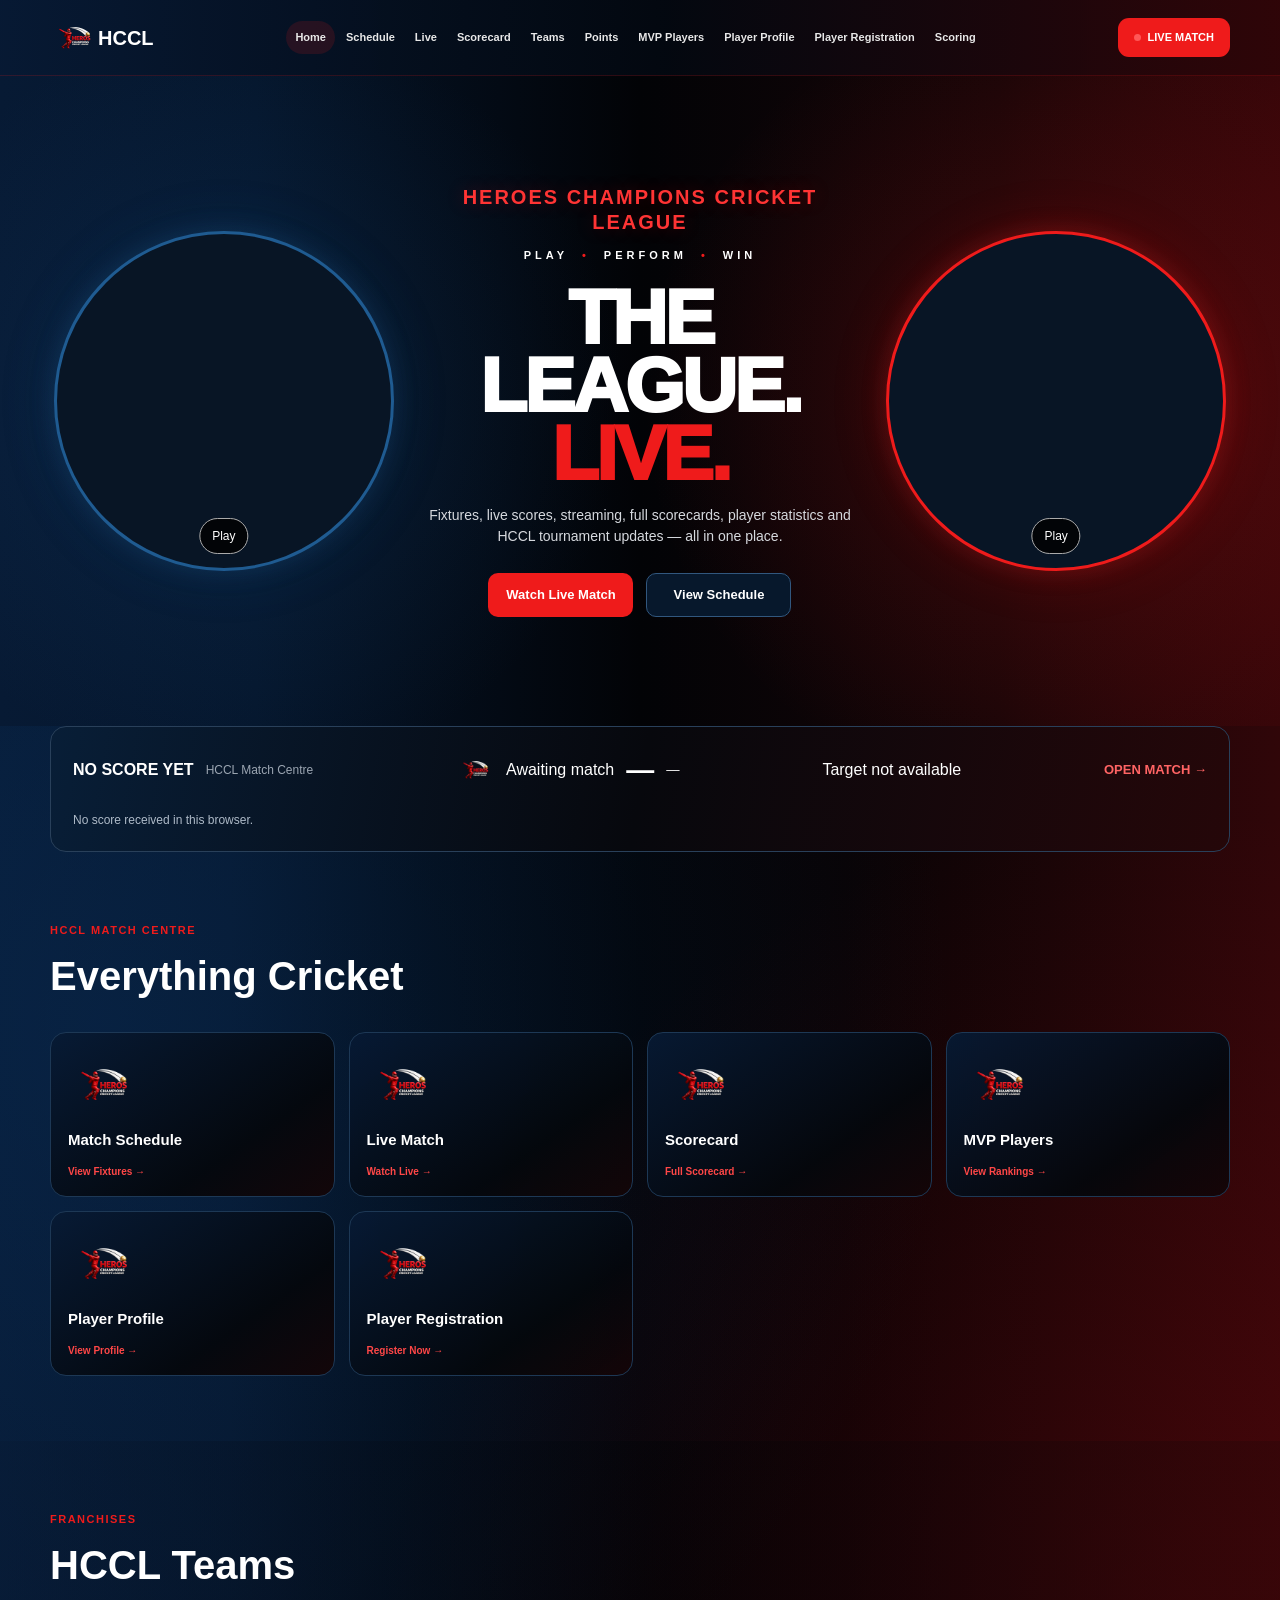
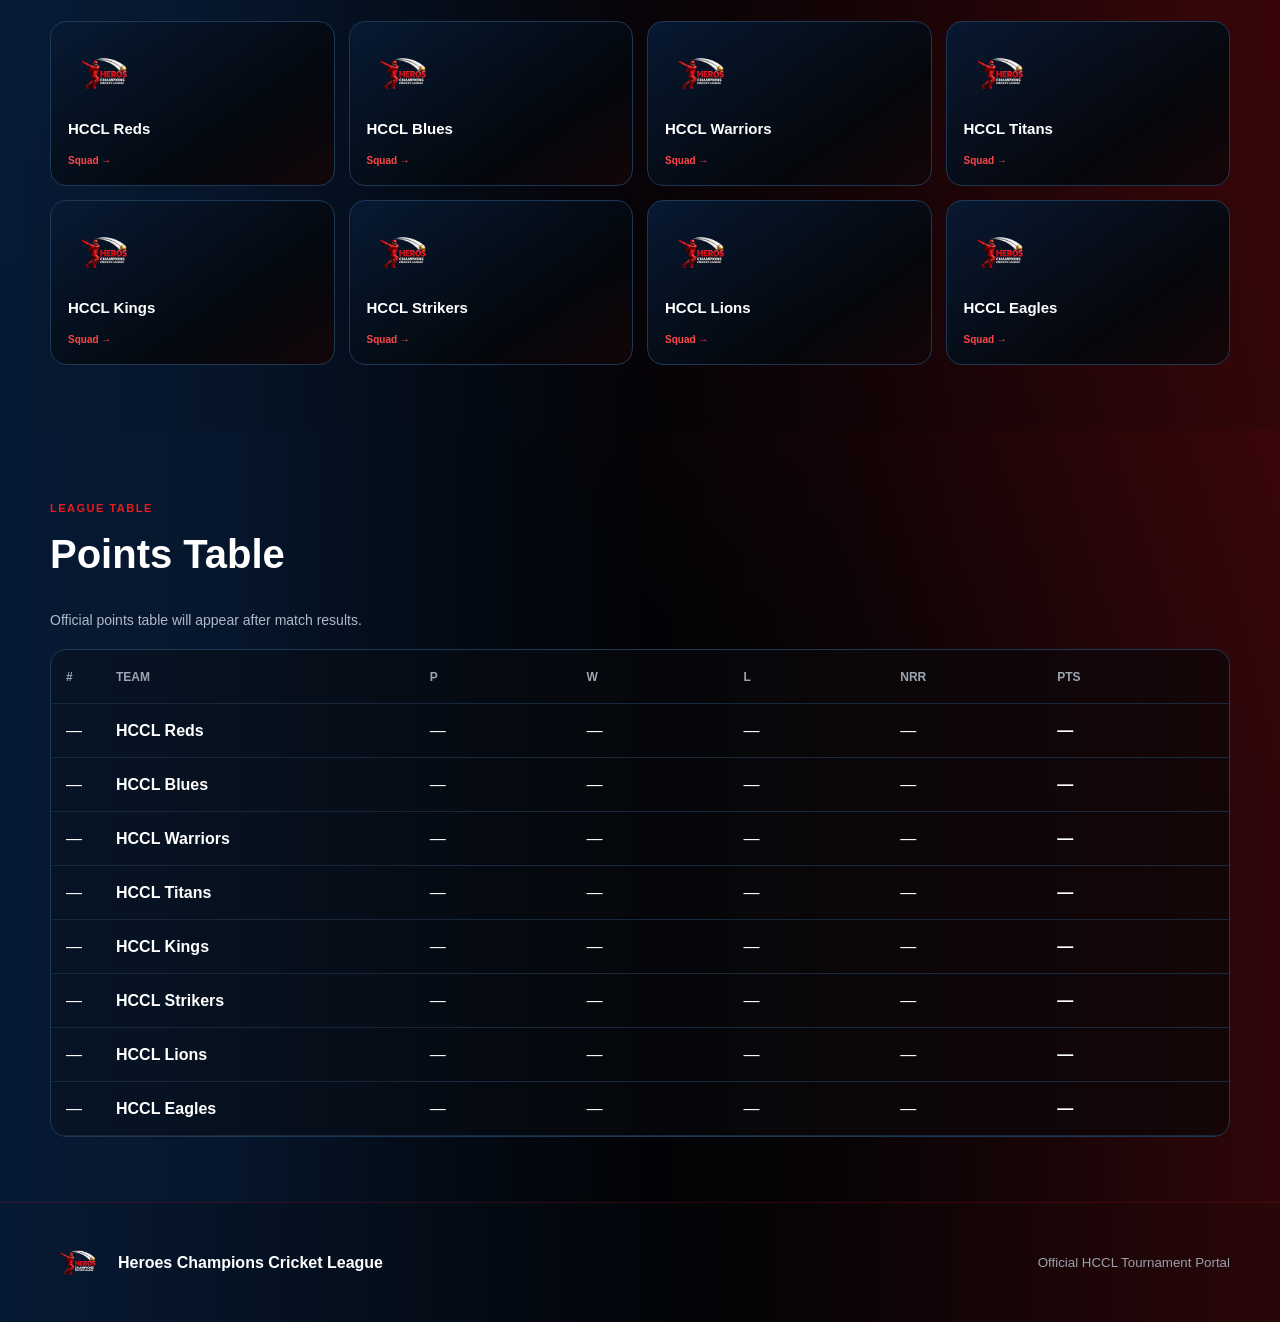
==== commit 93970947: "Update print statement from 'Hello' to 'Goodbye'" ====
--- a/index.html
+++ b/index.html
@@ -6,34 +6,32 @@
 <title>HCCL — Heroes Champions Cricket League</title>
 
 <style>
-:root {
-  --navy: #071a34;
-  --black: #020306;
-  --red: #ef1b1b;
-  --muted: #9ca6b2;
-  --line: #203a58;
-  --max: 1180px;
-}
-
-* {
-  box-sizing: border-box;
-  margin: 0;
-  padding: 0;
-}
-
-html {
-  scroll-behavior: smooth;
-}
-
-body {
-  min-height: 100vh;
-  font-family: Arial, Helvetica, sans-serif;
-  color: #fff;
-  line-height: 1.5;
-  overflow-x: hidden;
+:root{
+  --navy:#071a34;
+  --red:#ef1b1b;
+  --muted:#9ca6b2;
+  --max:1180px;
+}
+
+*{
+  box-sizing:border-box;
+  margin:0;
+  padding:0;
+}
+
+html{
+  scroll-behavior:smooth;
+}
+
+body{
+  min-height:100vh;
+  font-family:Arial,Helvetica,sans-serif;
+  color:#fff;
+  line-height:1.5;
+  overflow-x:hidden;
   background:
-    radial-gradient(circle at 8% 35%, rgba(10,55,105,.30), transparent 38%),
-    radial-gradient(circle at 92% 55%, rgba(150,5,12,.22), transparent 40%),
+    radial-gradient(circle at 8% 35%,rgba(10,55,105,.30),transparent 38%),
+    radial-gradient(circle at 92% 55%,rgba(150,5,12,.22),transparent 40%),
     linear-gradient(
       90deg,
       #071a34 0%,
@@ -46,140 +44,128 @@
     );
 }
 
-a {
-  color: inherit;
-  text-decoration: none;
+a{
+  color:inherit;
+  text-decoration:none;
 }
 
 img,
-video {
-  display: block;
-  max-width: 100%;
-}
-
-button,
-input,
-select,
-textarea {
-  font-family: inherit;
-}
-
-section[id] {
-  scroll-margin-top: 95px;
-}
-
-:focus-visible {
-  outline: 3px solid #f3cf61;
-  outline-offset: 4px;
-}
-
-/* HEADER */
-
-.nav {
-  position: sticky;
-  top: 0;
-  z-index: 1000;
-  min-height: 76px;
-  display: flex;
-  align-items: center;
-  justify-content: space-between;
-  gap: 14px;
-  padding: 7px max(16px, calc((100% - 1180px)/2));
-  background: linear-gradient(
+video{
+  display:block;
+  max-width:100%;
+}
+
+button{
+  font-family:inherit;
+}
+
+section[id]{
+  scroll-margin-top:95px;
+}
+
+.nav{
+  position:sticky;
+  top:0;
+  z-index:1000;
+  min-height:76px;
+  display:flex;
+  align-items:center;
+  justify-content:space-between;
+  gap:14px;
+  padding:7px max(16px,calc((100% - var(--max))/2));
+  background:linear-gradient(
     90deg,
     rgba(7,26,52,.97),
     rgba(3,8,16,.97) 52%,
     rgba(47,5,8,.97)
   );
-  border-bottom: 1px solid rgba(239,27,27,.18);
-}
-
-.logo {
-  display: flex;
-  align-items: center;
-  white-space: nowrap;
-}
-
-.nav .logo img {
-  width: 48px;
-  height: 48px;
-  object-fit: contain;
-}
-
-.logo span {
-  font-size: 20px;
-  font-weight: 900;
-}
-
-.nav nav {
-  flex: 1;
-  display: flex;
-  align-items: center;
-  justify-content: center;
-  gap: 2px;
-}
-
-.nav nav a {
-  padding: 8px 9px;
-  border-radius: 999px;
-  color: #e8e8e8;
-  font-size: 11px;
-  font-weight: 800;
-  white-space: nowrap;
+  border-bottom:1px solid rgba(239,27,27,.18);
+}
+
+.logo{
+  display:flex;
+  align-items:center;
+  white-space:nowrap;
+}
+
+.logo img{
+  width:48px;
+  height:48px;
+  object-fit:contain;
+}
+
+.logo span{
+  font-size:20px;
+  font-weight:900;
+}
+
+.nav nav{
+  flex:1;
+  display:flex;
+  align-items:center;
+  justify-content:center;
+  gap:2px;
+}
+
+.nav nav a{
+  padding:8px 9px;
+  border-radius:999px;
+  color:#e8e8e8;
+  font-size:11px;
+  font-weight:800;
+  white-space:nowrap;
 }
 
 .nav nav a:hover,
-.nav nav a.active {
-  background: rgba(239,27,27,.14);
-}
-
-.live-nav {
-  display: inline-flex;
-  align-items: center;
-  gap: 7px;
-  padding: 11px 16px;
-  border-radius: 11px;
-  background: #ef1b1b;
-  font-size: 11px;
-  font-weight: 900;
-  white-space: nowrap;
-}
-
-.live-nav i {
-  width: 7px;
-  height: 7px;
-  border-radius: 50%;
-  background: #ff5757;
-}
-
-.menu-toggle {
-  display: none;
-  color: white;
-  background: #10243a;
-  border: 1px solid #31577e;
-  border-radius: 9px;
-  padding: 10px 14px;
-  font-size: 15px;
-  min-height: 44px;
-  cursor: pointer;
-}
-
-/* MAIN HERO */
-
-.hero {
-  min-height: 650px;
-  display: grid;
+.nav nav a.active{
+  background:rgba(239,27,27,.14);
+}
+
+.live-nav{
+  display:inline-flex;
+  align-items:center;
+  gap:7px;
+  padding:11px 16px;
+  border-radius:11px;
+  background:#ef1b1b;
+  font-size:11px;
+  font-weight:900;
+  white-space:nowrap;
+}
+
+.live-nav i{
+  width:7px;
+  height:7px;
+  border-radius:50%;
+  background:#ff5757;
+}
+
+.menu-toggle{
+  display:none;
+  color:#fff;
+  background:#10243a;
+  border:1px solid #31577e;
+  border-radius:9px;
+  padding:10px 14px;
+  min-height:44px;
+  font-size:15px;
+  cursor:pointer;
+}
+
+.hero{
+  min-height:650px;
+  display:grid;
   grid-template-columns:
     minmax(0,1fr)
     minmax(0,1.25fr)
     minmax(0,1fr);
-  align-items: center;
-  gap: 25px;
-  padding: 52px max(20px, calc((100% - var(--max))/2));
-  overflow: hidden;
+  align-items:center;
+  gap:25px;
+  padding:52px max(20px,calc((100% - var(--max))/2));
+  overflow:hidden;
   background:
-    radial-gradient(circle at 19% 50%, rgba(20,67,116,.27), transparent 35%),
-    radial-gradient(circle at 82% 50%, rgba(239,27,27,.20), transparent 37%),
+    radial-gradient(circle at 19% 50%,rgba(20,67,116,.27),transparent 35%),
+    radial-gradient(circle at 82% 50%,rgba(239,27,27,.20),transparent 37%),
     linear-gradient(
       90deg,
       #071a34 0%,
@@ -190,228 +176,218 @@
     );
 }
 
-.hero-side {
-  min-width: 0;
-  min-height: 430px;
-  display: flex;
-  align-items: center;
-  justify-content: center;
-}
-
-/* TWO VIDEO CIRCLES */
-
-.hero-circle {
-  position: relative;
-  width: min(100%,340px);
-  aspect-ratio: 1/1;
-  flex: 0 0 auto;
-  overflow: hidden;
-  border-radius: 50%;
-  display: flex;
-  align-items: center;
-  justify-content: center;
-  background: #081525;
-}
-
-.hero-circle video {
-  position: absolute;
-  inset: 0;
-  width: 100%;
-  height: 100%;
-  min-width: 100%;
-  min-height: 100%;
-  max-width: none;
-  object-fit: cover;
-  object-position: center;
-  border-radius: 50%;
-  clip-path: circle(49.9% at 50% 50%);
-  transform: scale(1.01);
-}
-
-.trophy-circle {
-  border: 3px solid #1f5b91;
+.hero-side{
+  min-width:0;
+  min-height:430px;
+  display:flex;
+  align-items:center;
+  justify-content:center;
+}
+
+.hero-circle{
+  position:relative;
+  width:min(100%,340px);
+  aspect-ratio:1/1;
+  overflow:hidden;
+  border-radius:50%;
+  display:flex;
+  align-items:center;
+  justify-content:center;
+  background:#081525;
+}
+
+.hero-circle video{
+  position:absolute;
+  inset:0;
+  width:100%;
+  height:100%;
+  min-width:100%;
+  min-height:100%;
+  max-width:none;
+  object-fit:cover;
+  object-position:center;
+  border-radius:50%;
+  clip-path:circle(49.9% at 50% 50%);
+  transform:scale(1.01);
+}
+
+.trophy-circle{
+  border:3px solid #1f5b91;
   box-shadow:
     0 0 25px rgba(31,91,145,.28),
     0 0 60px rgba(31,91,145,.14);
 }
 
-.league-circle {
-  border: 3px solid #ef1b1b;
+.league-circle{
+  border:3px solid #ef1b1b;
   box-shadow:
     0 0 25px rgba(239,27,27,.25),
     0 0 60px rgba(239,27,27,.13);
 }
 
-.video-toggle {
-  position: absolute;
-  bottom: 14px;
-  left: 50%;
-  transform: translateX(-50%);
-  z-index: 2;
-  color: #fff;
-  background: rgba(0,0,0,.8);
-  border: 1px solid #aaa;
-  border-radius: 20px;
-  padding: 6px 12px;
-  min-height: 36px;
-  cursor: pointer;
-  font-size: 12px;
-}
-
-.video-toggle[hidden] {
-  display: none;
-}
-
-/* CENTER TITLE */
-
-.hero-center {
-  position: relative;
-  z-index: 3;
-  min-width: 0;
-  display: flex;
-  flex-direction: column;
-  align-items: center;
-  justify-content: center;
-  text-align: center;
-}
-
-.hero-main-tag,
-.hero-center .tag {
-  color: #ff3434;
-  font-size: 11px;
-  font-weight: 900;
-  letter-spacing: 1.7px;
-}
-
-.hero-tagline {
-  margin: 8px 0 17px;
-  color: #fff;
-  font-size: 11px;
-  font-weight: 900;
-  letter-spacing: 4px;
-}
-
-.hero-tagline i {
-  color: #ef1b1b;
-  font-style: normal;
-  margin: 0 7px;
-}
-
-.hero-center h1 {
-  margin: 4px 0 18px;
-  font-size: clamp(52px,6vw,86px);
-  line-height: .88;
-  letter-spacing: -3px;
-  font-weight: 1000;
-}
-
-.hero-center h1 em {
-  color: #ef1b1b;
-  font-style: normal;
-}
-
-.hero-center p {
-  max-width: 540px;
-  color: #d6d9de;
-  font-size: 14px;
-}
-
-.hero-actions {
-  margin-top: 26px;
-  display: flex;
-  gap: 13px;
-  justify-content: center;
+.video-toggle{
+  position:absolute;
+  bottom:14px;
+  left:50%;
+  transform:translateX(-50%);
+  z-index:2;
+  color:#fff;
+  background:rgba(0,0,0,.8);
+  border:1px solid #aaa;
+  border-radius:20px;
+  padding:6px 12px;
+  min-height:36px;
+  cursor:pointer;
+  font-size:12px;
+}
+
+.video-toggle[hidden]{
+  display:none;
+}
+
+.hero-center{
+  position:relative;
+  z-index:3;
+  min-width:0;
+  display:flex;
+  flex-direction:column;
+  align-items:center;
+  justify-content:center;
+  text-align:center;
+}
+
+.hero-main-tag{
+  color:#ff3434;
+  font-size:20px;
+  font-weight:900;
+  letter-spacing:2px;
+  line-height:1.25;
+  text-shadow:0 0 18px rgba(239,27,27,.28);
+}
+
+.hero-tagline{
+  margin:12px 0 17px;
+  color:#fff;
+  font-size:11px;
+  font-weight:900;
+  letter-spacing:4px;
+}
+
+.hero-tagline i{
+  color:#ef1b1b;
+  font-style:normal;
+  margin:0 7px;
+}
+
+.hero-center h1{
+  margin:4px 0 18px;
+  font-size:clamp(52px,6vw,86px);
+  line-height:.88;
+  letter-spacing:-3px;
+  font-weight:1000;
+}
+
+.hero-center h1 em{
+  color:#ef1b1b;
+  font-style:normal;
+}
+
+.hero-center p{
+  max-width:540px;
+  color:#d6d9de;
+  font-size:14px;
+}
+
+.hero-actions{
+  margin-top:26px;
+  display:flex;
+  gap:13px;
+  justify-content:center;
 }
 
 .primary,
-.secondary {
-  min-width: 145px;
-  min-height: 44px;
-  display: inline-flex;
-  align-items: center;
-  justify-content: center;
-  padding: 0 17px;
-  border-radius: 10px;
-  font-size: 13px;
-  font-weight: 900;
-}
-
-.primary {
-  background: #ef1b1b;
-}
-
-.secondary {
-  background: #07182c;
-  border: 1px solid #31577e;
-}
-
-/* SCORE STRIP */
-
-.live-strip {
-  width: min(1180px,calc(100% - 32px));
-  margin: 0 auto;
-  display: flex;
-  gap: 20px;
-  align-items: center;
-  justify-content: space-between;
-  padding: 22px;
-  border: 1px solid #29405a;
-  border-radius: 16px;
-  background: linear-gradient(100deg,#081e37,#07080d,#250709);
-  flex-wrap: wrap;
+.secondary{
+  min-width:145px;
+  min-height:44px;
+  display:inline-flex;
+  align-items:center;
+  justify-content:center;
+  padding:0 17px;
+  border-radius:10px;
+  font-size:13px;
+  font-weight:900;
+}
+
+.primary{
+  background:#ef1b1b;
+}
+
+.secondary{
+  background:#07182c;
+  border:1px solid #31577e;
+}
+
+.live-strip{
+  width:min(1180px,calc(100% - 32px));
+  margin:0 auto;
+  display:flex;
+  gap:20px;
+  align-items:center;
+  justify-content:space-between;
+  padding:22px;
+  border:1px solid #29405a;
+  border-radius:16px;
+  background:linear-gradient(100deg,#081e37,#07080d,#250709);
+  flex-wrap:wrap;
 }
 
 .live-title,
-.live-team {
-  display: flex;
-  gap: 12px;
-  align-items: center;
-  flex-wrap: wrap;
-}
-
-.live-title small {
-  display: block;
-  color: #9ca6b2;
-  font-size: 12px;
-}
-
-.live-team strong {
-  font-size: 28px;
-}
-
-.live-team img {
-  width: 38px;
-  height: 38px;
-  object-fit: contain;
-}
-
-.live-note {
-  flex-basis: 100%;
-  font-size: 12px;
-  color: #aebac8;
-}
-
-.live-strip > a {
-  color: #ff6464;
-  font-size: 13px;
-  font-weight: bold;
-}
-
-/* SECTIONS */
-
-.section {
-  width: min(var(--max),calc(100% - 32px));
-  margin: auto;
-  padding: 65px 0;
-  background: transparent;
-}
-
-.section.dark {
-  width: 100%;
-  max-width: none;
-  padding-left: max(16px,calc((100% - var(--max))/2));
-  padding-right: max(16px,calc((100% - var(--max))/2));
-  background: linear-gradient(
+.live-team{
+  display:flex;
+  gap:12px;
+  align-items:center;
+  flex-wrap:wrap;
+}
+
+.live-title small{
+  color:#9ca6b2;
+  font-size:12px;
+}
+
+.live-team img{
+  width:38px;
+  height:38px;
+  object-fit:contain;
+}
+
+.live-team strong{
+  font-size:28px;
+}
+
+.live-strip>a{
+  color:#ff6464;
+  font-size:13px;
+  font-weight:900;
+}
+
+.live-note{
+  flex-basis:100%;
+  color:#aebac8;
+  font-size:12px;
+}
+
+.section{
+  width:min(var(--max),calc(100% - 32px));
+  margin:auto;
+  padding:65px 0;
+}
+
+.section.dark{
+  width:100%;
+  max-width:none;
+  padding-left:max(16px,calc((100% - var(--max))/2));
+  padding-right:max(16px,calc((100% - var(--max))/2));
+  background:linear-gradient(
     90deg,
     rgba(7,26,52,.48),
     rgba(2,3,6,.45) 52%,
@@ -419,85 +395,81 @@
   );
 }
 
-.section-head {
-  margin-bottom: 26px;
-}
-
-.section-head .tag {
-  color: #ef1b1b;
-  font-size: 11px;
-  font-weight: 900;
-  letter-spacing: 1.5px;
-}
-
-.section-head h2 {
-  margin-top: 5px;
-  font-size: clamp(28px,4vw,40px);
-}
-
-/* TEAM CARDS */
-
-.teams {
-  display: grid;
-  grid-template-columns: repeat(4,1fr);
-  gap: 14px;
-}
-
-.team-card {
-  min-height: 165px;
-  display: flex;
-  flex-direction: column;
-  justify-content: flex-end;
-  align-items: flex-start;
-  padding: 17px;
-  gap: 8px;
-  border: 1px solid #1d3855;
-  border-radius: 16px;
-  transition: transform .2s,border-color .2s;
-  background: linear-gradient(
+.section-head{
+  margin-bottom:26px;
+}
+
+.section-head .tag{
+  color:#ef1b1b;
+  font-size:11px;
+  font-weight:900;
+  letter-spacing:1.5px;
+}
+
+.section-head h2{
+  margin-top:5px;
+  font-size:clamp(28px,4vw,40px);
+}
+
+.teams{
+  display:grid;
+  grid-template-columns:repeat(4,1fr);
+  gap:14px;
+}
+
+.team-card{
+  min-height:165px;
+  display:flex;
+  flex-direction:column;
+  justify-content:flex-end;
+  align-items:flex-start;
+  padding:17px;
+  gap:8px;
+  border:1px solid #1d3855;
+  border-radius:16px;
+  background:linear-gradient(
     145deg,
     rgba(7,26,52,.94),
     rgba(4,7,12,.95) 68%,
     rgba(20,5,7,.94)
   );
-}
-
-.team-card:hover {
-  transform: translateY(-3px);
-  border-color: #e83a3a;
-}
-
-.team-card img {
-  width: 70px;
-  height: 70px;
-  object-fit: contain;
-  margin-bottom: auto;
-}
-
-.team-card b {
-  font-size: 15px;
-}
-
-.team-card span {
-  margin-top: 5px;
-  color: #ff4747;
-  font-size: 10px;
-  font-weight: 900;
-}
-
-/* POINTS TABLE */
-
-.standings-note {
-  color: #aebac8;
-  font-size: 14px;
-  margin-bottom: 18px;
-}
-
-.points {
-  overflow-x: auto;
-  border: 1px solid #1d3855;
-  border-radius: 16px;
-  background: linear-gradient(
+  transition:.2s ease;
+}
+
+.team-card:hover{
+  transform:translateY(-3px);
+  border-color:#e83a3a;
+}
+
+.team-card img{
+  width:70px;
+  height:70px;
+  object-fit:contain;
+  margin-bottom:auto;
+}
+
+.team-card b{
+  font-size:15px;
+}
+
+.team-card span{
+  margin-top:5px;
+  color:#ff4747;
+  font-size:10px;
+  font-weight:900;
+}
+
+.standings-note{
+  color:#aebac8;
+  font-size:14px;
+  margin-bottom:18px;
+}
+
+.points{
+  overflow-x:auto;
+  border:1px solid #1d3855;
+  border-radius:16px;
+  background:linear-gradient(
     90deg,
     rgba(7,20,38,.95),
     rgba(5,7,11,.95),
@@ -505,287 +477,233 @@
   );
 }
 
-.points > div {
-  min-height: 54px;
-  min-width: 640px;
-  display: grid;
+.points>div{
+  min-height:54px;
+  min-width:640px;
+  display:grid;
   grid-template-columns:
     50px
     minmax(170px,2fr)
     repeat(5,minmax(60px,1fr));
-  align-items: center;
-  padding: 0 15px;
-  border-bottom: 1px solid #17283d;
-}
-
-.pt-head {
-  color: #9ca6b2;
-  font-size: 12px;
-  font-weight: bold;
-}
-
-/* FOOTER */
-
-footer {
-  min-height: 120px;
-  display: flex;
-  align-items: center;
-  gap: 14px;
-  padding: 24px max(20px,calc((100% - var(--max))/2));
-  background: linear-gradient(90deg,#071a34,#020306 55%,#2a0608);
-  border-top: 1px solid rgba(239,27,27,.18);
-  color: #98a1ab;
-}
-
-footer img {
-  width: 54px;
-}
-
-footer span {
-  color: #fff;
-  font-weight: 900;
-}
-
-footer small {
-  margin-left: auto;
-}
-
-/* TABLET */
-
-@media(max-width:1250px) {
-  .nav {
-    flex-wrap: wrap;
-    padding: 10px 18px;
-    min-height: 70px;
-  }
-
-  .menu-toggle {
-    display: block;
-    margin-left: auto;
-  }
-
-  .nav nav {
-    display: none;
-    flex-basis: 100%;
-    order: 4;
-    flex-wrap: wrap;
-    justify-content: flex-start;
-    padding: 10px 0;
-  }
-
-  .nav nav.open {
-    display: flex;
-  }
-
-  .nav nav a {
-    font-size: 14px;
-    padding: 12px;
-  }
-
-  .hero {
-    padding: 48px 24px;
-    gap: 20px;
-    min-height: 580px;
-  }
-
-  .hero-side {
-    min-height: 300px;
-  }
-
-  .hero-center h1 {
-    font-size: clamp(46px,6.3vw,78px);
-  }
-
-  .hero-actions {
-    flex-wrap: wrap;
-    gap: 10px;
-  }
-
-  .primary,
-  .secondary {
-    min-width: 0;
-    min-height: 46px;
-    padding: 12px 16px;
-  }
-}
-
-/* MOBILE */
-
-@media(max-width:760px) {
-  .nav {
-    gap: 10px;
-    padding: 10px 14px;
-  }
-
-  .nav .logo img {
-    width: 42px;
-    height: 42px;
-  }
-
-  .logo span {
-    font-size: 21px;
-  }
-
-  .live-nav {
-    display: none;
-  }
-
-  .hero {
-    grid-template-columns: repeat(2,minmax(0,1fr));
+  align-items:center;
+  padding:0 15px;
+  border-bottom:1px solid #17283d;
+}
+
+.pt-head{
+  color:#9ca6b2;
+  font-size:12px;
+  font-weight:900;
+}
+
+footer{
+  min-height:120px;
+  display:flex;
+  align-items:center;
+  gap:14px;
+  padding:24px max(20px,calc((100% - var(--max))/2));
+  background:linear-gradient(90deg,#071a34,#020306 55%,#2a0608);
+  border-top:1px solid rgba(239,27,27,.18);
+  color:#98a1ab;
+}
+
+footer img{
+  width:54px;
+}
+
+footer span{
+  color:#fff;
+  font-weight:900;
+}
+
+footer small{
+  margin-left:auto;
+}
+
+@media(max-width:1250px){
+  .nav{
+    flex-wrap:wrap;
+    padding:10px 18px;
+  }
+
+  .menu-toggle{
+    display:block;
+    margin-left:auto;
+  }
+
+  .nav nav{
+    display:none;
+    flex-basis:100%;
+    order:4;
+    flex-wrap:wrap;
+    justify-content:flex-start;
+    padding:10px 0;
+  }
+
+  .nav nav.open{
+    display:flex;
+  }
+
+  .nav nav a{
+    font-size:14px;
+    padding:12px;
+  }
+
+  .hero{
+    padding:48px 24px;
+    gap:20px;
+    min-height:580px;
+  }
+
+  .hero-side{
+    min-height:300px;
+  }
+}
+
+@media(max-width:760px){
+  .nav{
+    gap:10px;
+    padding:10px 14px;
+  }
+
+  .logo img{
+    width:42px;
+    height:42px;
+  }
+
+  .logo span{
+    font-size:21px;
+  }
+
+  .live-nav{
+    display:none;
+  }
+
+  .hero{
+    grid-template-columns:repeat(2,minmax(0,1fr));
     grid-template-areas:
       "title title"
       "trophy league";
-    gap: 28px 18px;
-    padding: 38px 18px 44px;
-    min-height: 0;
-  }
-
-  .hero-center {
-    grid-area: title;
-    padding: 0;
-  }
-
-  .trophy-side {
-    grid-area: trophy;
-  }
-
-  .league-side {
-    grid-area: league;
-  }
-
-  .hero-side {
-    min-height: 0;
-  }
-
-  .hero-circle {
-    width: min(100%,230px);
-  }
-
-  .hero-center h1 {
-    font-size: clamp(58px,14vw,82px);
-    letter-spacing: -2px;
-    line-height: .94;
-    margin: 12px 0 20px;
-  }
-
-  .hero-center .tag {
-    font-size: 10px;
-    letter-spacing: 1.5px;
-  }
-
-  .hero-tagline {
-    font-size: 11px;
-    letter-spacing: 2.5px;
-    margin: 8px 0;
-  }
-
-  .hero-center p {
-    font-size: 14px;
-    line-height: 1.65;
-    max-width: 440px;
-  }
-
-  .hero-actions {
-    margin-top: 22px;
-    width: 100%;
-    gap: 10px;
+    gap:28px 18px;
+    padding:38px 18px 44px;
+    min-height:0;
+  }
+
+  .hero-center{
+    grid-area:title;
+  }
+
+  .trophy-side{
+    grid-area:trophy;
+  }
+
+  .league-side{
+    grid-area:league;
+  }
+
+  .hero-side{
+    min-height:0;
+  }
+
+  .hero-circle{
+    width:min(100%,230px);
+  }
+
+  .hero-main-tag{
+    font-size:15px;
+    letter-spacing:1.2px;
+  }
+
+  .hero-tagline{
+    font-size:11px;
+    letter-spacing:2.5px;
+    margin:10px 0;
+  }
+
+  .hero-center h1{
+    font-size:clamp(58px,14vw,82px);
+    line-height:.94;
+    letter-spacing:-2px;
+    margin:12px 0 20px;
+  }
+
+  .hero-center p{
+    font-size:14px;
+    line-height:1.65;
+  }
+
+  .hero-actions{
+    margin-top:22px;
+    width:100%;
+    gap:10px;
   }
 
   .primary,
-  .secondary {
-    font-size: 13px;
-    flex: 1;
-    max-width: 220px;
-    padding: 12px 10px;
-    min-height: 46px;
-  }
-
-  .teams {
-    grid-template-columns: repeat(2,minmax(0,1fr));
-  }
-
-  .team-card {
-    padding: 16px;
-    min-width: 0;
-  }
-
-  .team-card b {
-    font-size: 14px;
-  }
-
-  .section {
-    padding: 42px 0;
-  }
-
-  .live-strip {
-    padding: 18px;
-    gap: 16px;
-  }
-
-  .live-title {
-    flex-basis: 100%;
-  }
-
-  .live-team {
-    gap: 8px;
-  }
-
-  .live-note {
-    line-height: 1.6;
-  }
-
-  footer {
-    padding: 24px 16px;
-    flex-wrap: wrap;
-  }
-
-  footer small {
-    flex-basis: 100%;
-    margin-left: 0;
-  }
-}
-
-@media(max-width:360px) {
-  .hero {
-    padding-left: 14px;
-    padding-right: 14px;
-    gap: 24px 12px;
-  }
-
-  .hero-center h1 {
-    font-size: 56px;
-  }
-
-  .hero-center .tag {
-    font-size: 9px;
-  }
-
-  .hero-tagline {
-    letter-spacing: 2px;
+  .secondary{
+    flex:1;
+    max-width:220px;
+    min-width:0;
+    min-height:46px;
+    padding:12px 10px;
+    font-size:13px;
+  }
+
+  .teams{
+    grid-template-columns:repeat(2,minmax(0,1fr));
+  }
+
+  .team-card{
+    padding:16px;
+    min-width:0;
+  }
+
+  .section{
+    padding:42px 0;
+  }
+
+  .live-strip{
+    padding:18px;
+  }
+
+  .live-title{
+    flex-basis:100%;
+  }
+
+  footer{
+    padding:24px 16px;
+    flex-wrap:wrap;
+  }
+
+  footer small{
+    flex-basis:100%;
+    margin-left:0;
+  }
+}
+
+@media(max-width:360px){
+  .hero{
+    padding-left:14px;
+    padding-right:14px;
+    gap:24px 12px;
+  }
+
+  .hero-main-tag{
+    font-size:13px;
+  }
+
+  .hero-center h1{
+    font-size:56px;
   }
 
   .primary,
-  .secondary {
-    font-size: 12px;
-  }
-}
-
-@media(prefers-reduced-motion:reduce) {
-  html {
-    scroll-behavior: auto;
-  }
-
-  * {
-    animation: none !important;
-    transition: none !important;
+  .secondary{
+    font-size:12px;
   }
 }
 </style>
 </head>
 
 <body>
-
-<!-- HEADER -->
 
 <header class="nav">
   <a class="logo" href="index.html">
@@ -797,12 +715,11 @@
     class="menu-toggle"
     id="menuToggle"
     type="button"
-    aria-expanded="false"
-    aria-controls="mainNav">
+    aria-expanded="false">
     ☰ Menu
   </button>
 
-  <nav id="mainNav" aria-label="Main navigation">
+  <nav id="mainNav">
     <a class="active" href="index.html">Home</a>
     <a href="schedule.html">Schedule</a>
     <a href="match.html">Live</a>
@@ -823,11 +740,7 @@
 
 <main>
 
-<!-- HERO -->
-
 <section class="hero">
-
-  <!-- LEFT TROPHY VIDEO -->
 
   <div class="hero-side trophy-side">
     <div class="hero-circle trophy-circle">
@@ -837,24 +750,17 @@
         muted
         loop
         playsinline
-        preload="metadata"
-        aria-label="HCCL trophy animation">
+        preload="metadata">
       </video>
 
-      <button
-        class="video-toggle"
-        type="button"
-        aria-label="Play animation"
-        hidden>
+      <button class="video-toggle" type="button" hidden>
         Play
       </button>
     </div>
   </div>
 
-  <!-- CENTER HEADLINE -->
-
   <div class="hero-center">
-    <span class="tag hero-main-tag">
+    <span class="hero-main-tag">
       HEROES CHAMPIONS CRICKET LEAGUE
     </span>
 
@@ -884,8 +790,6 @@
       </a>
     </div>
   </div>
-
-  <!-- RIGHT HCCL VIDEO -->
 
   <div class="hero-side league-side">
     <div class="hero-circle league-circle">
@@ -895,15 +799,10 @@
         muted
         loop
         playsinline
-        preload="metadata"
-        aria-label="HCCL logo animation">
+        preload="metadata">
       </video>
 
-      <button
-        class="video-toggle"
-        type="button"
-        aria-label="Play animation"
-        hidden>
+      <button class="video-toggle" type="button" hidden>
         Play
       </button>
     </div>
@@ -911,16 +810,14 @@
 
 </section>
 
-<!-- SCORE STRIP -->
-
-<section class="live-strip" aria-label="Latest match score">
+<section class="live-strip">
   <div class="live-title">
     <b id="scoreStatus">NO SCORE YET</b>
     <small>HCCL Match Centre</small>
   </div>
 
   <div class="live-team">
-    <img src="hccl-logo.png" alt="">
+    <img src="hccl-logo.png" alt="HCCL">
     <span id="scoreTeam">Awaiting match</span>
     <strong id="scoreRuns">—</strong>
     <small id="scoreOvers">—</small>
@@ -934,8 +831,6 @@
     No score received in this browser.
   </p>
 </section>
-
-<!-- MATCH CENTRE -->
 
 <section class="section">
   <div class="section-head">
@@ -982,8 +877,6 @@
   </div>
 </section>
 
-<!-- TEAMS -->
-
 <section id="teams" class="section dark">
   <div class="section-head">
     <span class="tag">FRANCHISES</span>
@@ -1041,8 +934,6 @@
   </div>
 </section>
 
-<!-- POINTS TABLE -->
-
 <section id="table" class="section">
   <div class="section-head">
     <span class="tag">LEAGUE TABLE</span>
@@ -1050,16 +941,10 @@
   </div>
 
   <p class="standings-note">
-    Standings pending. Official results are not connected yet;
-    dashes are not scores.
+    Official points table will appear after match results.
   </p>
 
-  <div
-    class="points"
-    role="region"
-    aria-label="Points table, scroll horizontally on mobile"
-    tabindex="0">
-
+  <div class="points">
     <div class="pt-head">
       <span>#</span>
       <span>TEAM</span>
@@ -1073,88 +958,62 @@
     <div>
       <span>—</span>
       <span><b>HCCL Reds</b></span>
+      <span>—</span><span>—</span><span>—</span>
+      <span>—</span><strong>—</strong>
+    </div>
+
+    <div>
       <span>—</span>
+      <span><b>HCCL Blues</b></span>
+      <span>—</span><span>—</span><span>—</span>
+      <span>—</span><strong>—</strong>
+    </div>
+
+    <div>
       <span>—</span>
+      <span><b>HCCL Warriors</b></span>
+      <span>—</span><span>—</span><span>—</span>
+      <span>—</span><strong>—</strong>
+    </div>
+
+    <div>
       <span>—</span>
+      <span><b>HCCL Titans</b></span>
+      <span>—</span><span>—</span><span>—</span>
+      <span>—</span><strong>—</strong>
+    </div>
+
+    <div>
       <span>—</span>
-      <strong>—</strong>
+      <span><b>HCCL Kings</b></span>
+      <span>—</span><span>—</span><span>—</span>
+      <span>—</span><strong>—</strong>
+    </div>
+
+    <div>
+      <span>—</span>
+      <span><b>HCCL Strikers</b></span>
+      <span>—</span><span>—</span><span>—</span>
+      <span>—</span><strong>—</strong>
     </div>
 
     <div>
       <span>—</span>
       <span><b>HCCL Lions</b></span>
-      <span>—</span>
-      < Chengspan>—</span>
-      <span>—</span>
-      <span>—</span>
-      <strong>—</strong>
-    </div>
-
-    <div>
-      <span>—</span>
-      <span><b>HCCL Blues</b></span>
-      <span>—</span>
-      <span>—</span>
-      <span>—</span>
-      <span>—</span>
-      <strong>—</strong>
-    </div>
-
-    <div>
-      <span>—</span>
-      <span><b>HCCL Titans</b></span>
-      <span>—</span>
-      <span>—</span>
-      <span>—</span>
-      <span>—</span>
-      <strong>—</strong>
-    </div>
-
-    <div>
-      <span>—</span>
-      <span><b>HCCL Warriors</b></span>
-      <span>—</span>
-      <span>—</span>
-      <span>—</span>
-      <span>—</span>
-      <strong>—</strong>
-    </div>
-
-    <div>
-      <span>—</span>
-      <span><b>HCCL Kings</b></span>
-      <span>—</span>
-      <span>—</span>
-      <span>—</span>
-      <span>—</span>
-      <strong>—</strong>
-    </div>
-
-    <div>
-      <span>—</span>
-      <span><b>HCCL Strikers</b></span>
-      <span>—</span>
-      <span>—</span>
-      <span>—</span>
-      <span>—</span>
-      <strong>—</strong>
+      <span>—</span><span>—</span><span>—</span>
+      <span>—</span><strong>—</strong>
     </div>
 
     <div>
       <span>—</span>
       <span><b>HCCL Eagles</b></span>
-      <span>—</span>
-      <span>—</span>
-      <span>—</span>
-      <span>—</span>
-      <strong>—</strong>
+      <span>—</span><span>—</span><span>—</span>
+      <span>—</span><strong>—</strong>
     </div>
   </div>
 </section>
 
 </main>
-
-<!-- FOOTER -->
 
 <footer>
   <img src="hccl-logo.png" alt="HCCL Logo">
@@ -1163,66 +1022,43 @@
 </footer>
 
 <script>
-"use strict";
-
-/* MOBILE MENU */
-
 const menu = document.getElementById("menuToggle");
 const nav = document.getElementById("mainNav");
 
-function closeMenu() {
-  nav.classList.remove("open");
-  menu.setAttribute("aria-expanded", "false");
-}
-
-menu.addEventListener("click", function () {
-  const isOpen = nav.classList.toggle("open");
-  menu.setAttribute("aria-expanded", String(isOpen));
+menu.addEventListener("click", function(){
+  const open = nav.classList.toggle("open");
+  menu.setAttribute("aria-expanded", String(open));
 });
 
-nav.querySelectorAll("a").forEach(function (link) {
-  link.addEventListener("click", closeMenu);
+nav.querySelectorAll("a").forEach(function(link){
+  link.addEventListener("click", function(){
+    nav.classList.remove("open");
+    menu.setAttribute("aria-expanded","false");
+  });
 });
 
-document.addEventListener("keydown", function (event) {
-  if (event.key === "Escape") {
-    closeMenu();
-  }
-});
-
-/* SCORE DATA */
-
-function readScore(key) {
-  try {
+function readScore(key){
+  try{
     const value = JSON.parse(localStorage.getItem(key));
 
-    if (
-      value &&
-      typeof value === "object" &&
-      !Array.isArray(value)
-    ) {
+    if(value && typeof value === "object" && !Array.isArray(value)){
       return value;
     }
-
-    return null;
-  } catch (error) {
-    return null;
-  }
-}
-
-function text(id, value) {
+  }catch(error){}
+
+  return null;
+}
+
+function setText(id,value){
   document.getElementById(id).textContent = value;
 }
 
-function safeNumber(value) {
+function safeNumber(value){
   const number = Number(value);
-
-  return Number.isFinite(number) && number >= 0
-    ? number
-    : 0;
-}
-
-function updateScore() {
+  return Number.isFinite(number) && number >= 0 ? number : 0;
+}
+
+function updateScore(){
   const current = readScore("HCCL_LIVE_SCORE");
 
   const score =
@@ -1230,44 +1066,33 @@
     readScore("hccl_state") ||
     readScore("hccl_v4_state");
 
-  if (!score) {
-    text("scoreStatus", "NO SCORE YET");
-    text("scoreTeam", "Awaiting match");
-    text("scoreRuns", "—");
-    text("scoreOvers", "—");
-    text("scoreTarget", "Target not available");
-    text("scoreNote", "No score received in this browser.");
+  if(!score){
+    setText("scoreStatus","NO SCORE YET");
+    setText("scoreTeam","Awaiting match");
+    setText("scoreRuns","—");
+    setText("scoreOvers","—");
+    setText("scoreTarget","Target not available");
+    setText("scoreNote","No score received in this browser.");
     return;
   }
 
   const team = current
     ? score.team
-    : (
-        score.teamA ||
-        score.battingTeamName ||
-        score.teamAName
-      );
-
-  text(
+    : score.teamA || score.battingTeamName || score.teamAName;
+
+  setText(
     "scoreTeam",
     typeof team === "string" && team.trim()
       ? team
       : "Batting team"
   );
 
-  const runs = safeNumber(
-    score.runs ?? score.totalRuns
-  );
-
-  const wickets = safeNumber(
-    score.wickets ?? score.wkts
-  );
-
-  text("scoreRuns", runs + "/" + wickets);
-
-  const balls = safeNumber(
-    score.legalBalls ?? score.balls
-  );
+  const runs = safeNumber(score.runs ?? score.totalRuns);
+  const wickets = safeNumber(score.wickets ?? score.wkts);
+
+  setText("scoreRuns",runs + "/" + wickets);
+
+  const balls = safeNumber(score.legalBalls ?? score.balls);
 
   const overs = String(
     score.overs ??
@@ -1275,7 +1100,7 @@
     (Math.floor(balls / 6) + "." + (balls % 6))
   );
 
-  text(
+  setText(
     "scoreOvers",
     /^\d+(\.[0-5])?$/.test(overs)
       ? overs + " OV"
@@ -1284,78 +1109,54 @@
 
   const target = safeNumber(score.target);
 
-  text(
+  setText(
     "scoreTarget",
-    target > 0
-      ? "Target " + target
-      : "Target not available"
+    target > 0 ? "Target " + target : "Target not available"
   );
 
-  text("scoreStatus", "LAST RECEIVED SCORE");
-
-  text(
+  setText("scoreStatus","LAST RECEIVED SCORE");
+
+  setText(
     "scoreNote",
-    "Saved score from this browser. Public live sync requires a server connection."
+    "Saved score from this browser."
   );
 }
 
 updateScore();
-
-window.addEventListener("storage", updateScore);
-
-setInterval(updateScore, 1000);
-
-/* VIDEO PLAYBACK */
-
-document.querySelectorAll(".hero-circle").forEach(function (circle) {
+window.addEventListener("storage",updateScore);
+setInterval(updateScore,1000);
+
+document.querySelectorAll(".hero-circle").forEach(function(circle){
   const video = circle.querySelector("video");
   const button = circle.querySelector("button");
 
-  const reducedMotion = window.matchMedia(
-    "(prefers-reduced-motion: reduce)"
-  ).matches;
-
   video.muted = true;
 
-  function showPlay() {
+  function showPlay(){
     button.hidden = false;
     button.textContent = "Play";
-    button.setAttribute("aria-label", "Play animation");
-  }
-
-  function showPause() {
+  }
+
+  function showPause(){
     button.hidden = false;
     button.textContent = "Pause";
-    button.setAttribute("aria-label", "Pause animation");
-  }
-
-  button.addEventListener("click", function () {
-    if (video.paused) {
+  }
+
+  button.addEventListener("click",function(){
+    if(video.paused){
       video.play().catch(showPlay);
-    } else {
+    }else{
       video.pause();
     }
   });
 
-  video.addEventListener("playing", showPause);
-  video.addEventListener("pause", showPlay);
-
-  video.addEventListener("error", function () {
-    button.hidden = false;
-    button.disabled = true;
-    button.textContent = "Video unavailable";
-  });
-
-  if (reducedMotion) {
-    video.autoplay = false;
-    video.pause();
-    showPlay();
-  } else {
-    const playPromise = video.play();
-
-    if (playPromise) {
-      playPromise.catch(showPlay);
-    }
+  video.addEventListener("playing",showPause);
+  video.addEventListener("pause",showPlay);
+
+  const playPromise = video.play();
+
+  if(playPromise){
+    playPromise.catch(showPlay);
   }
 });
 </script>
